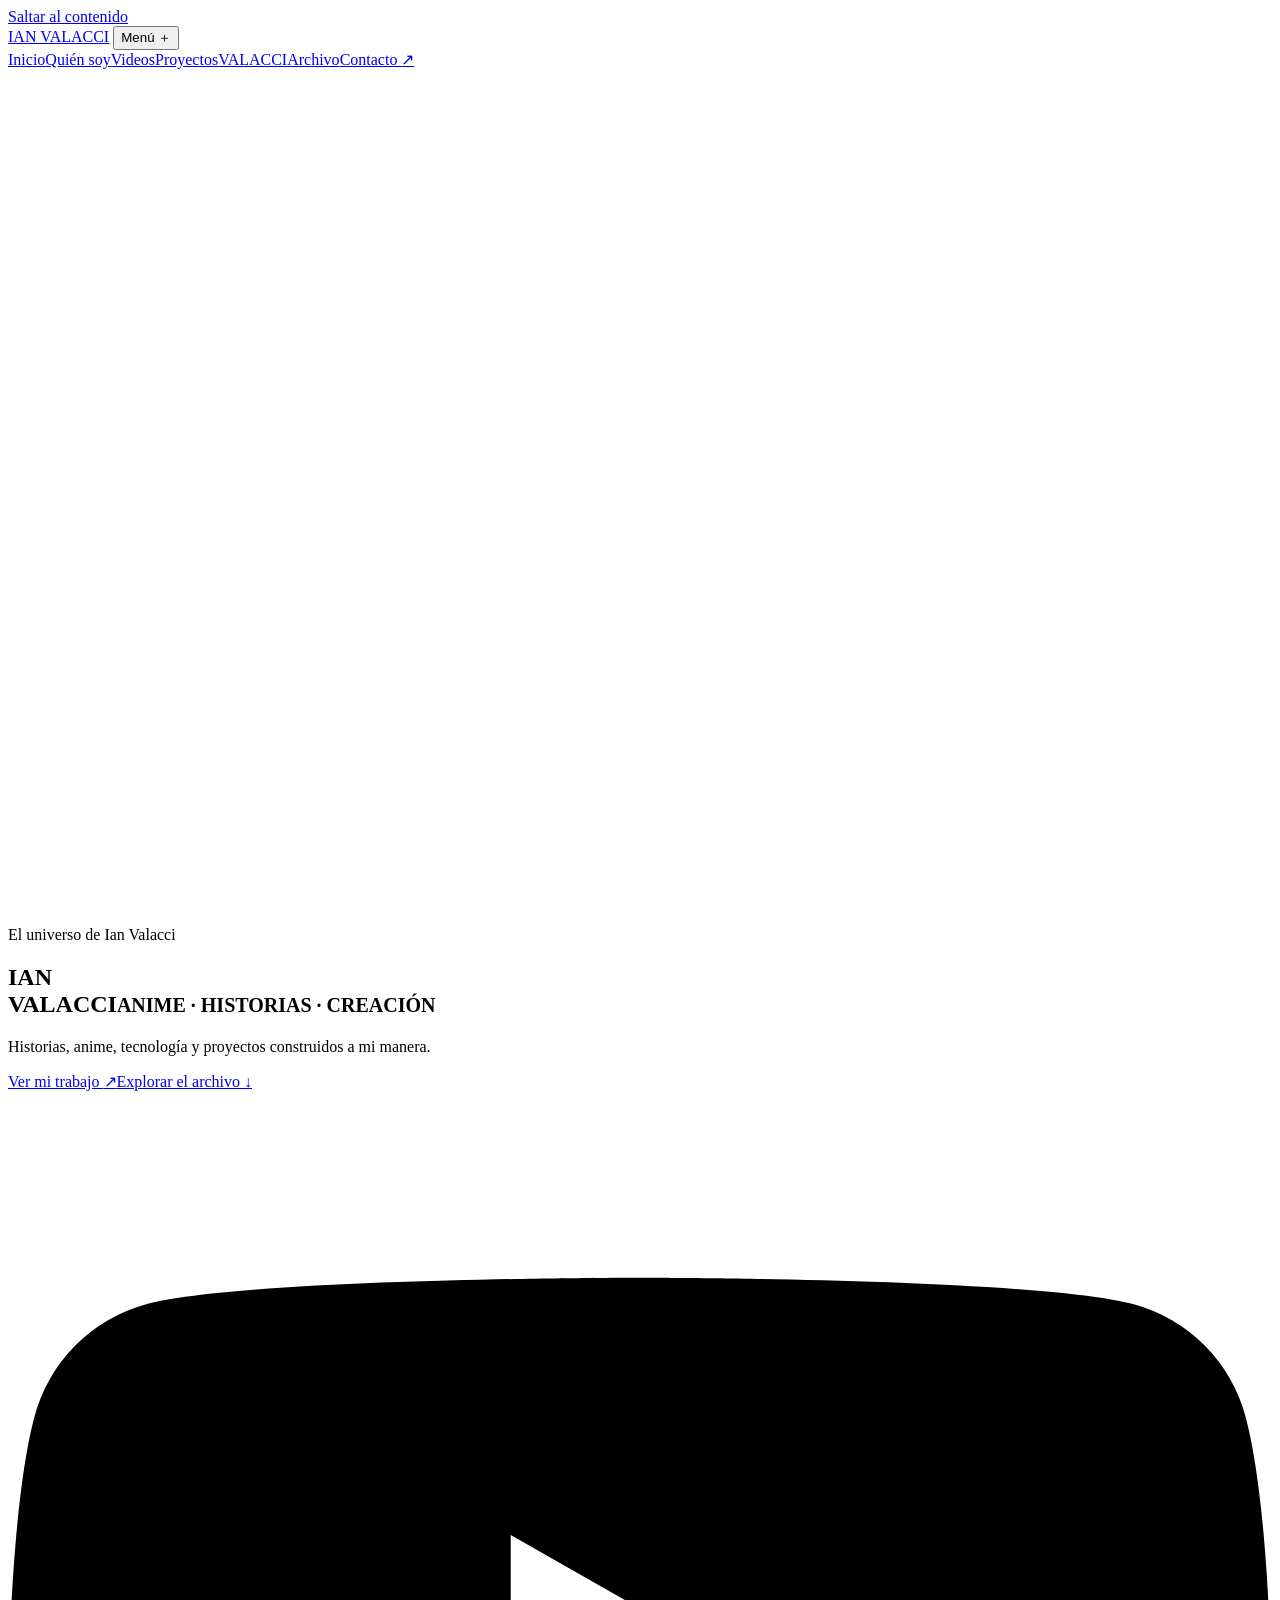
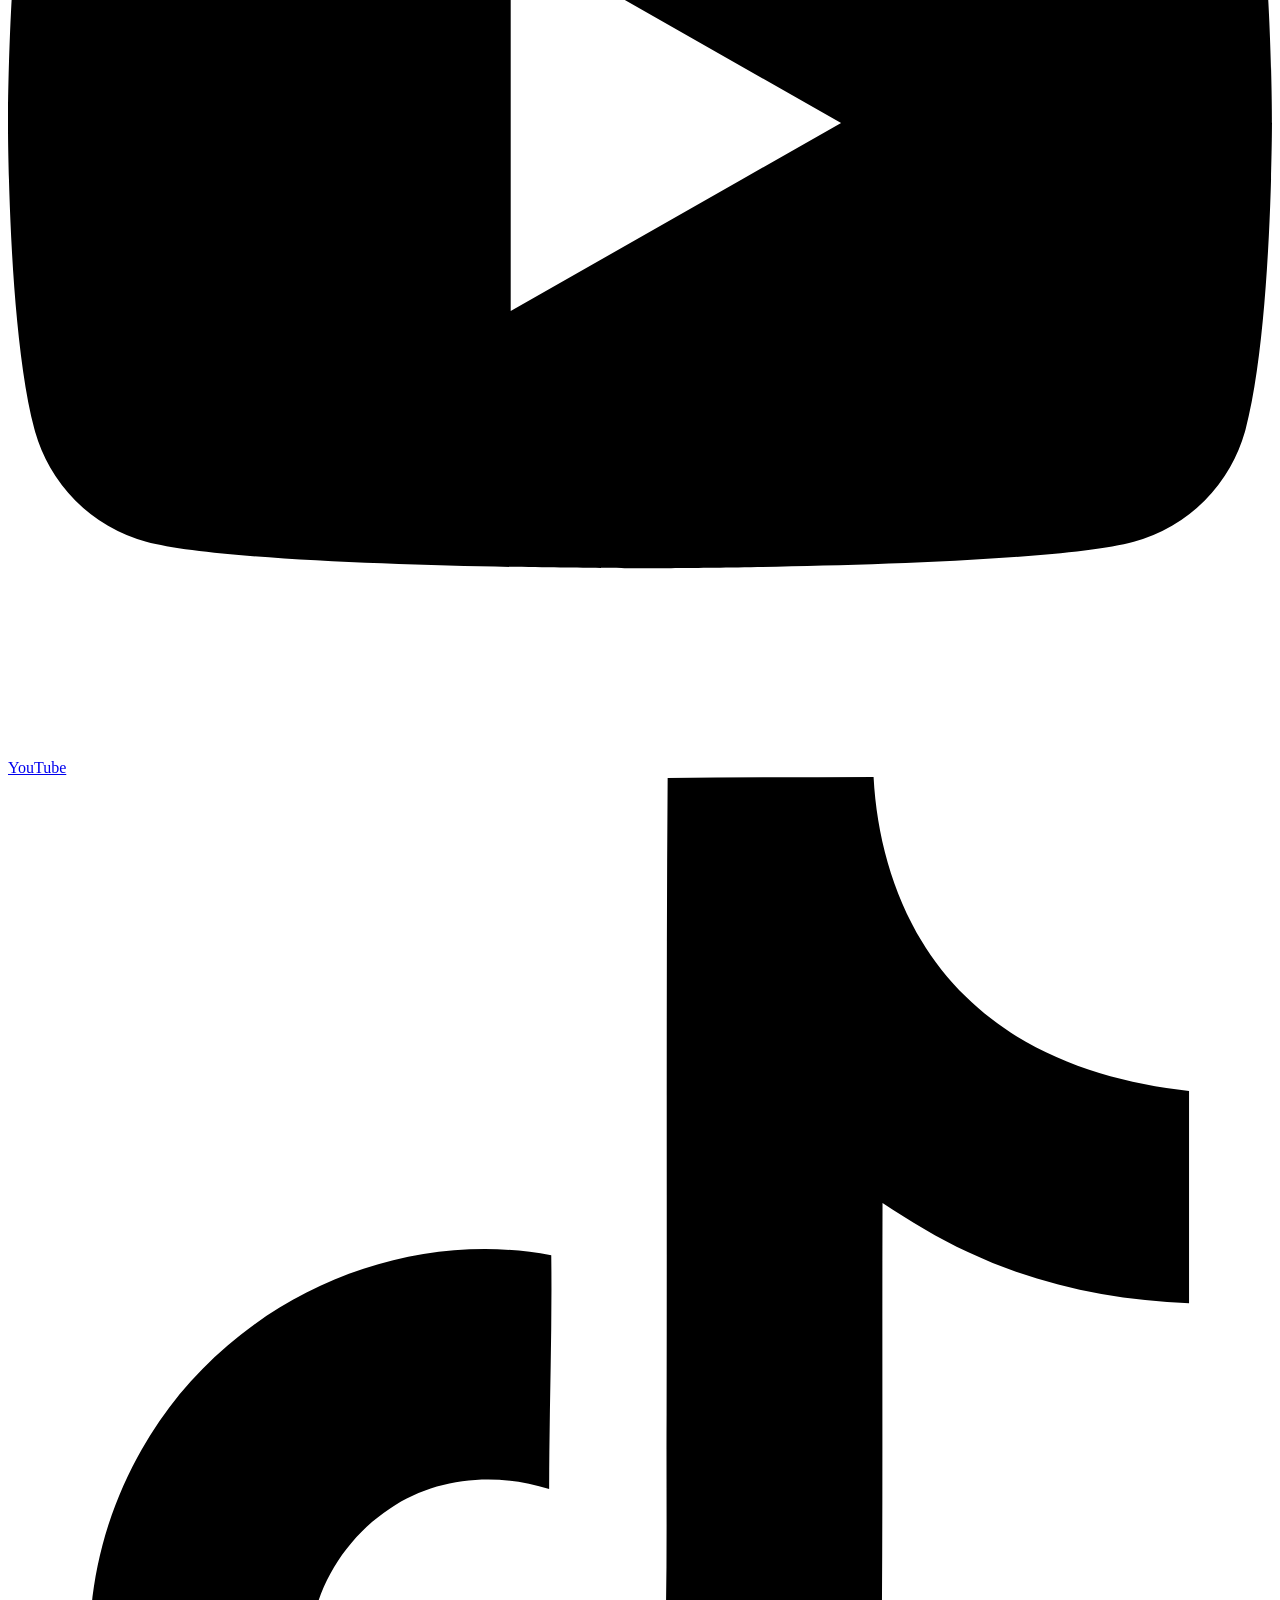
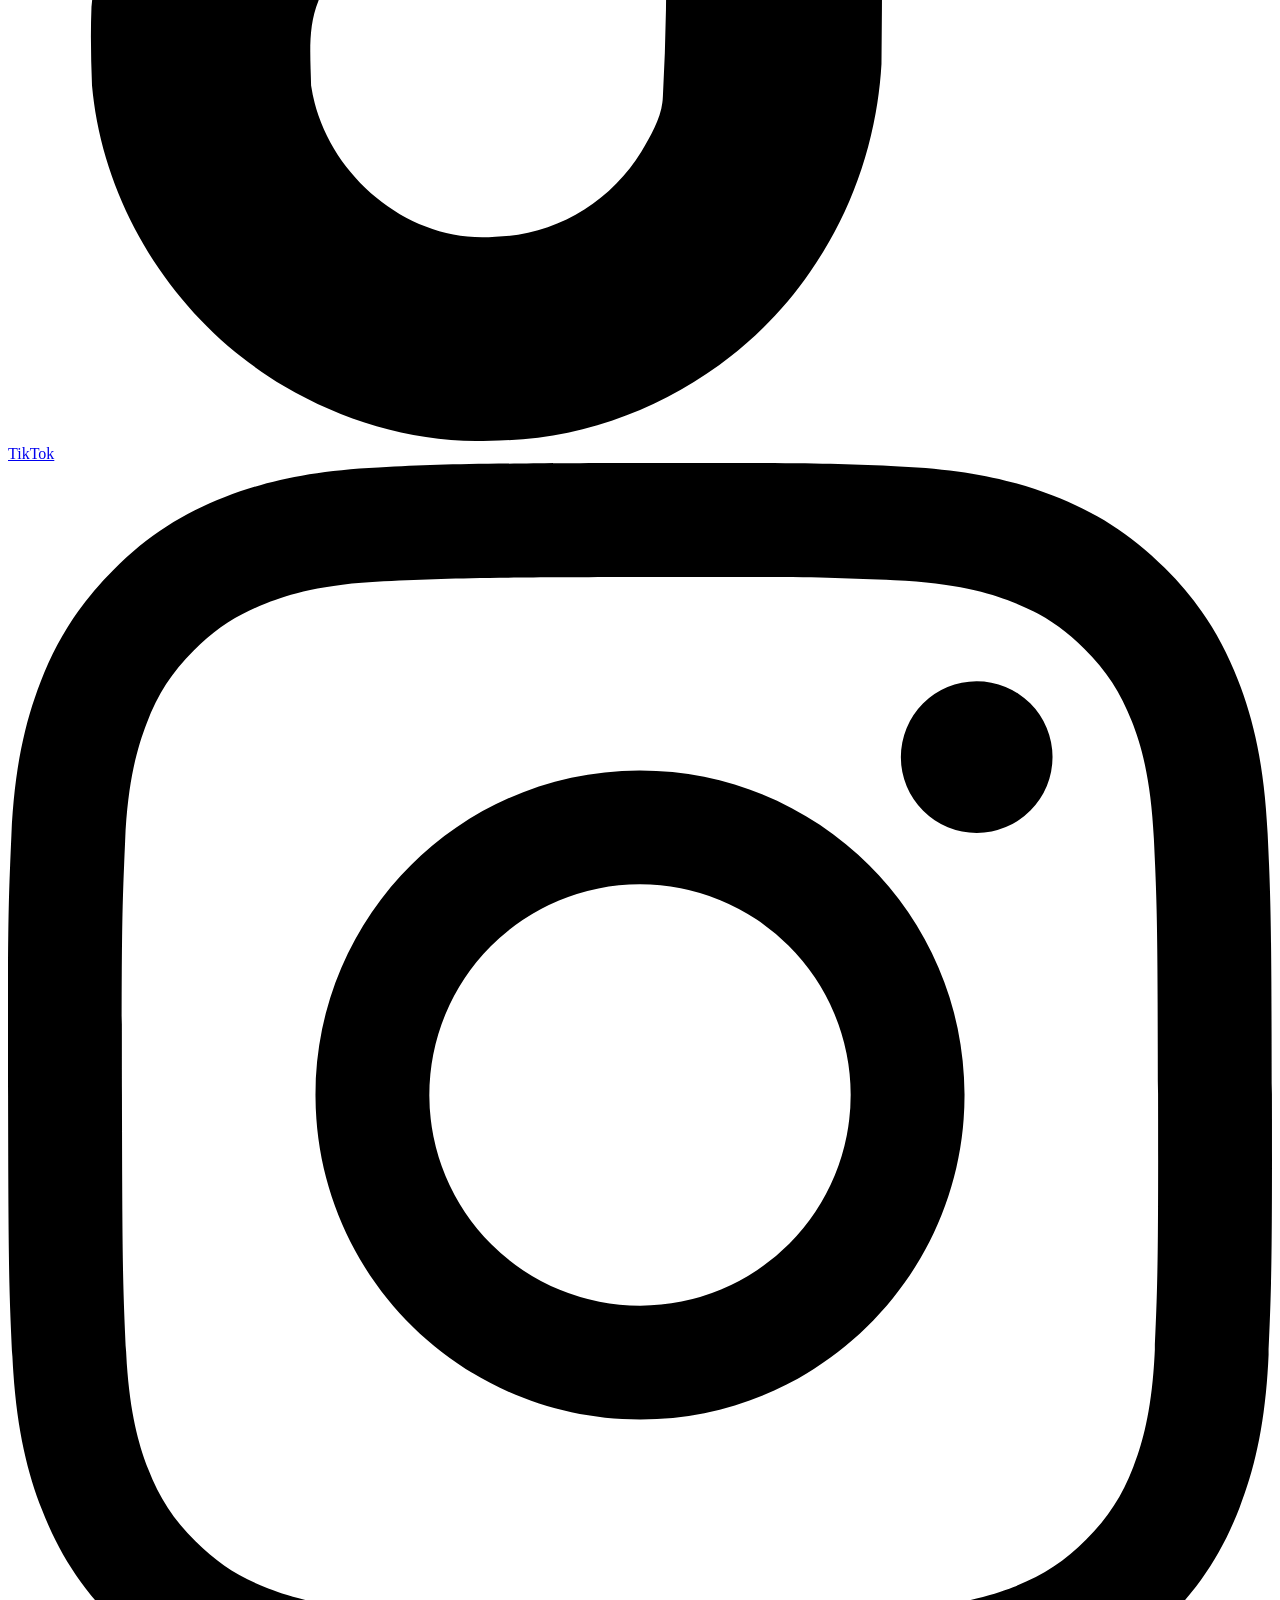
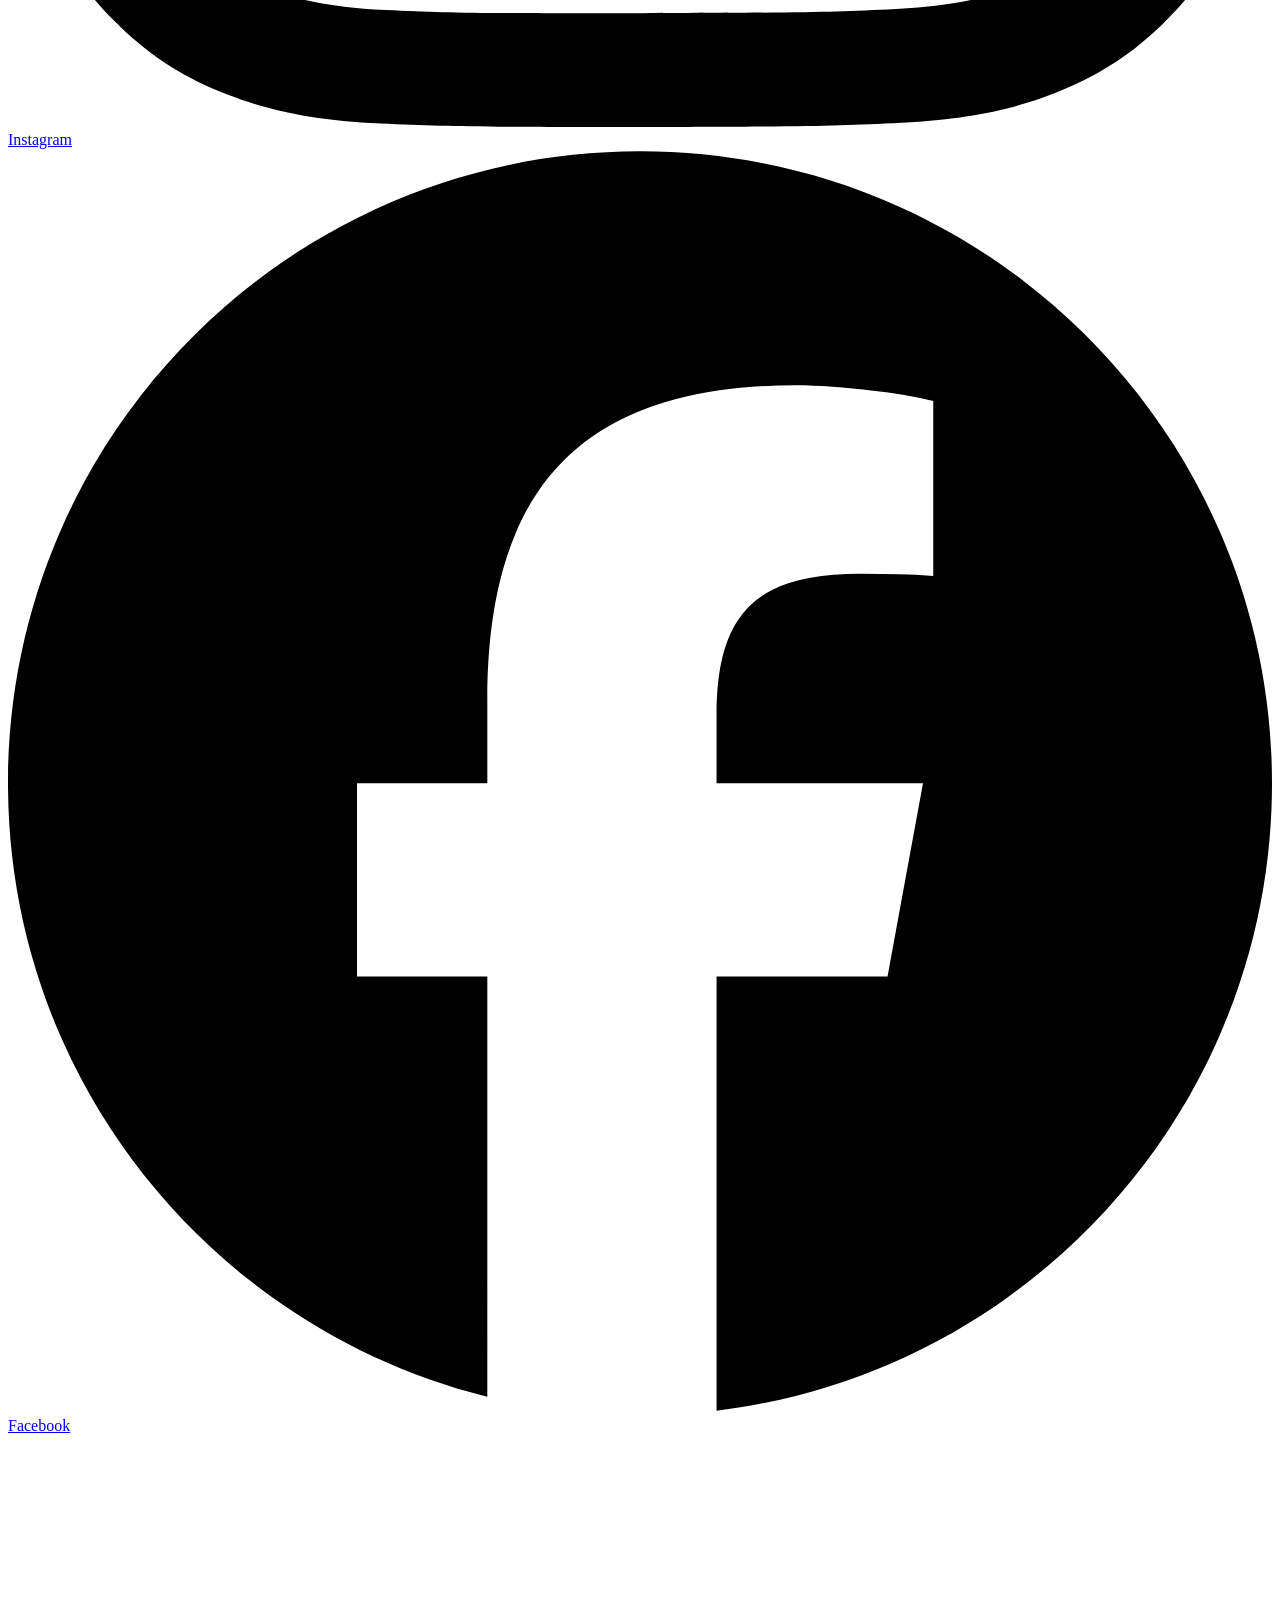
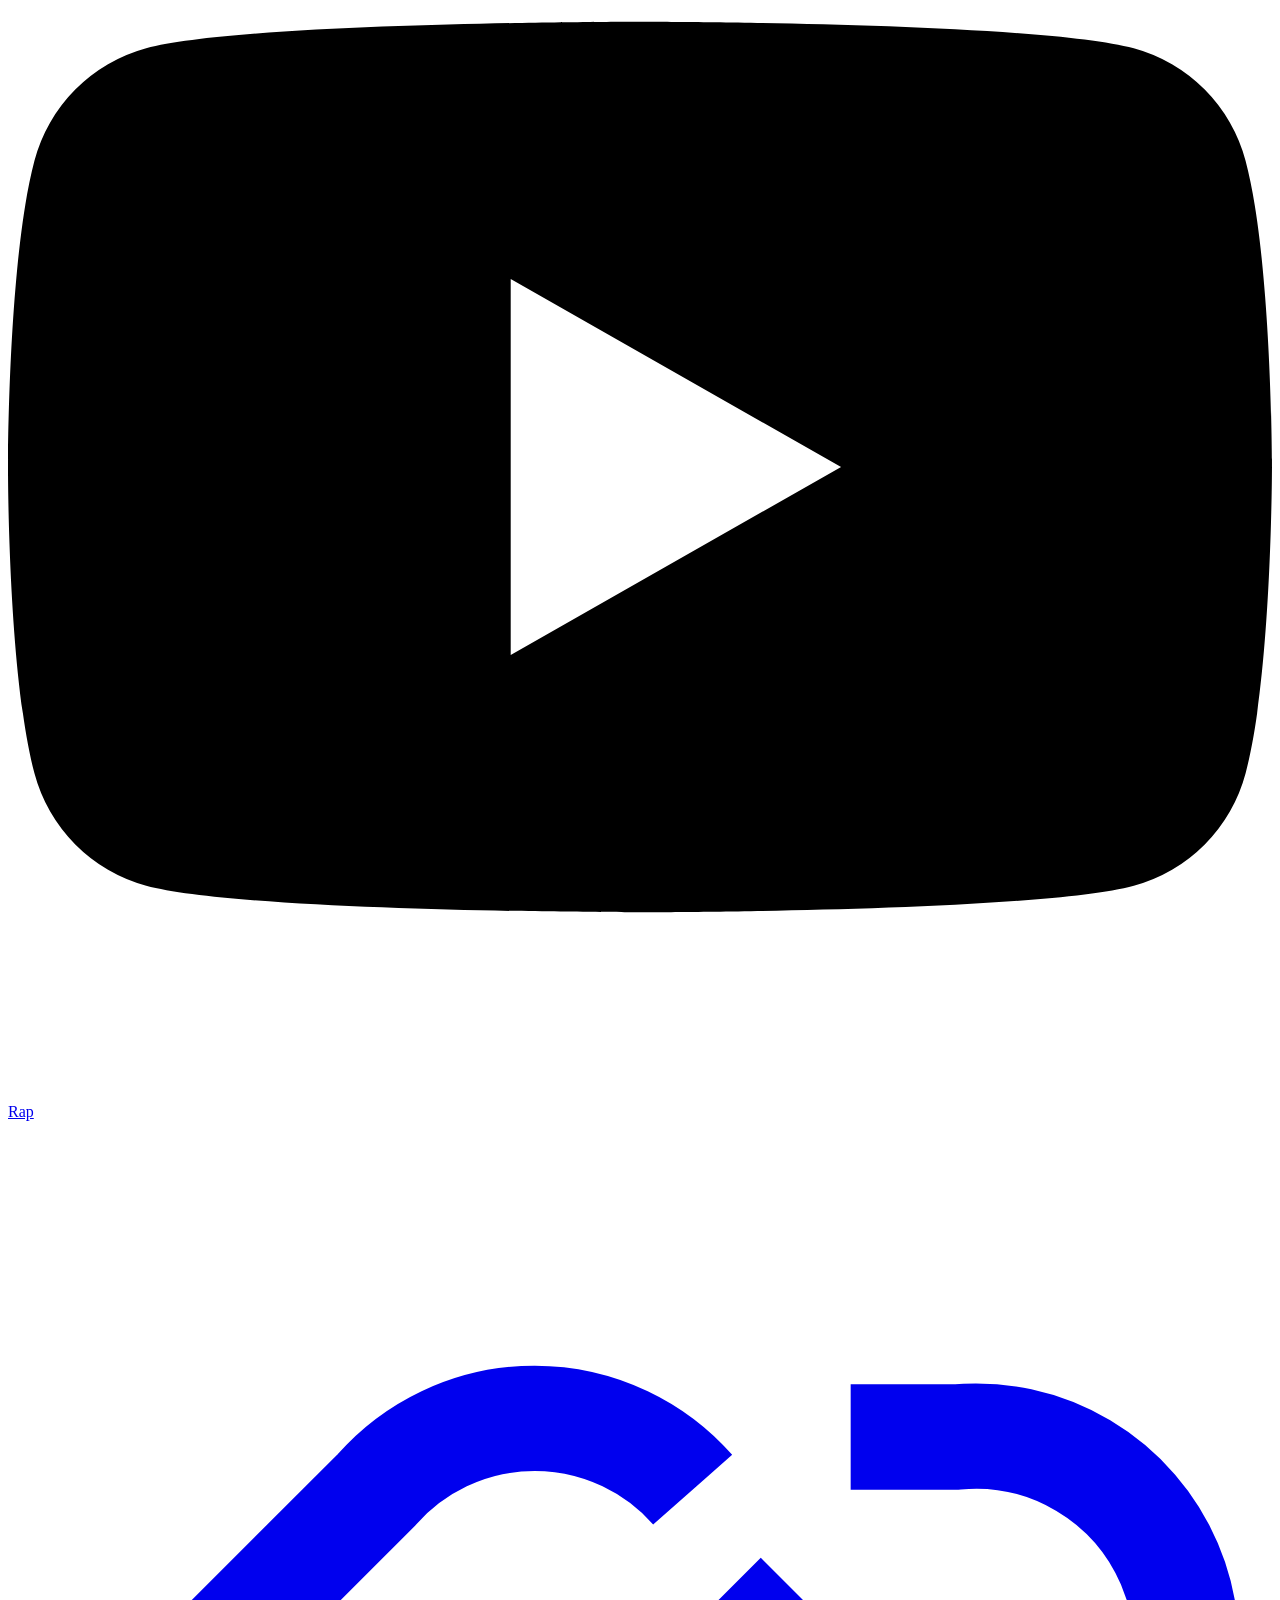
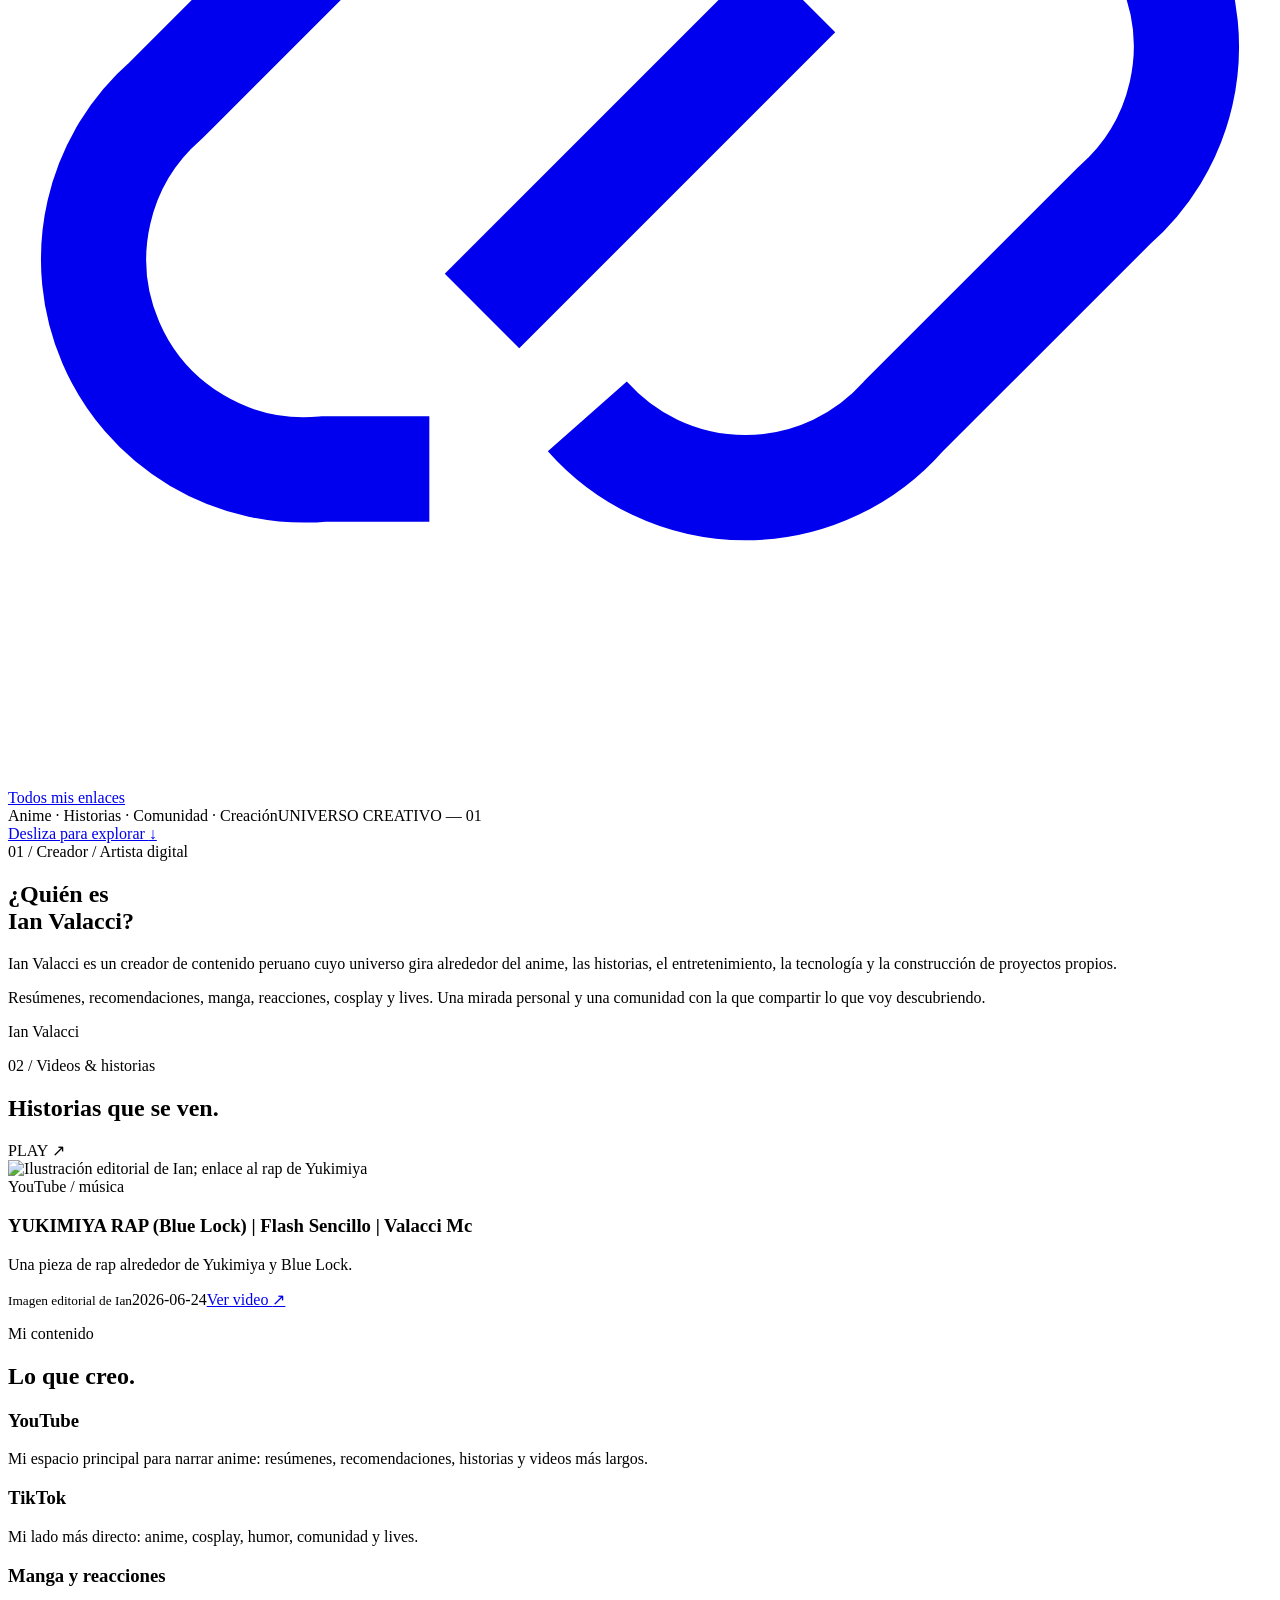
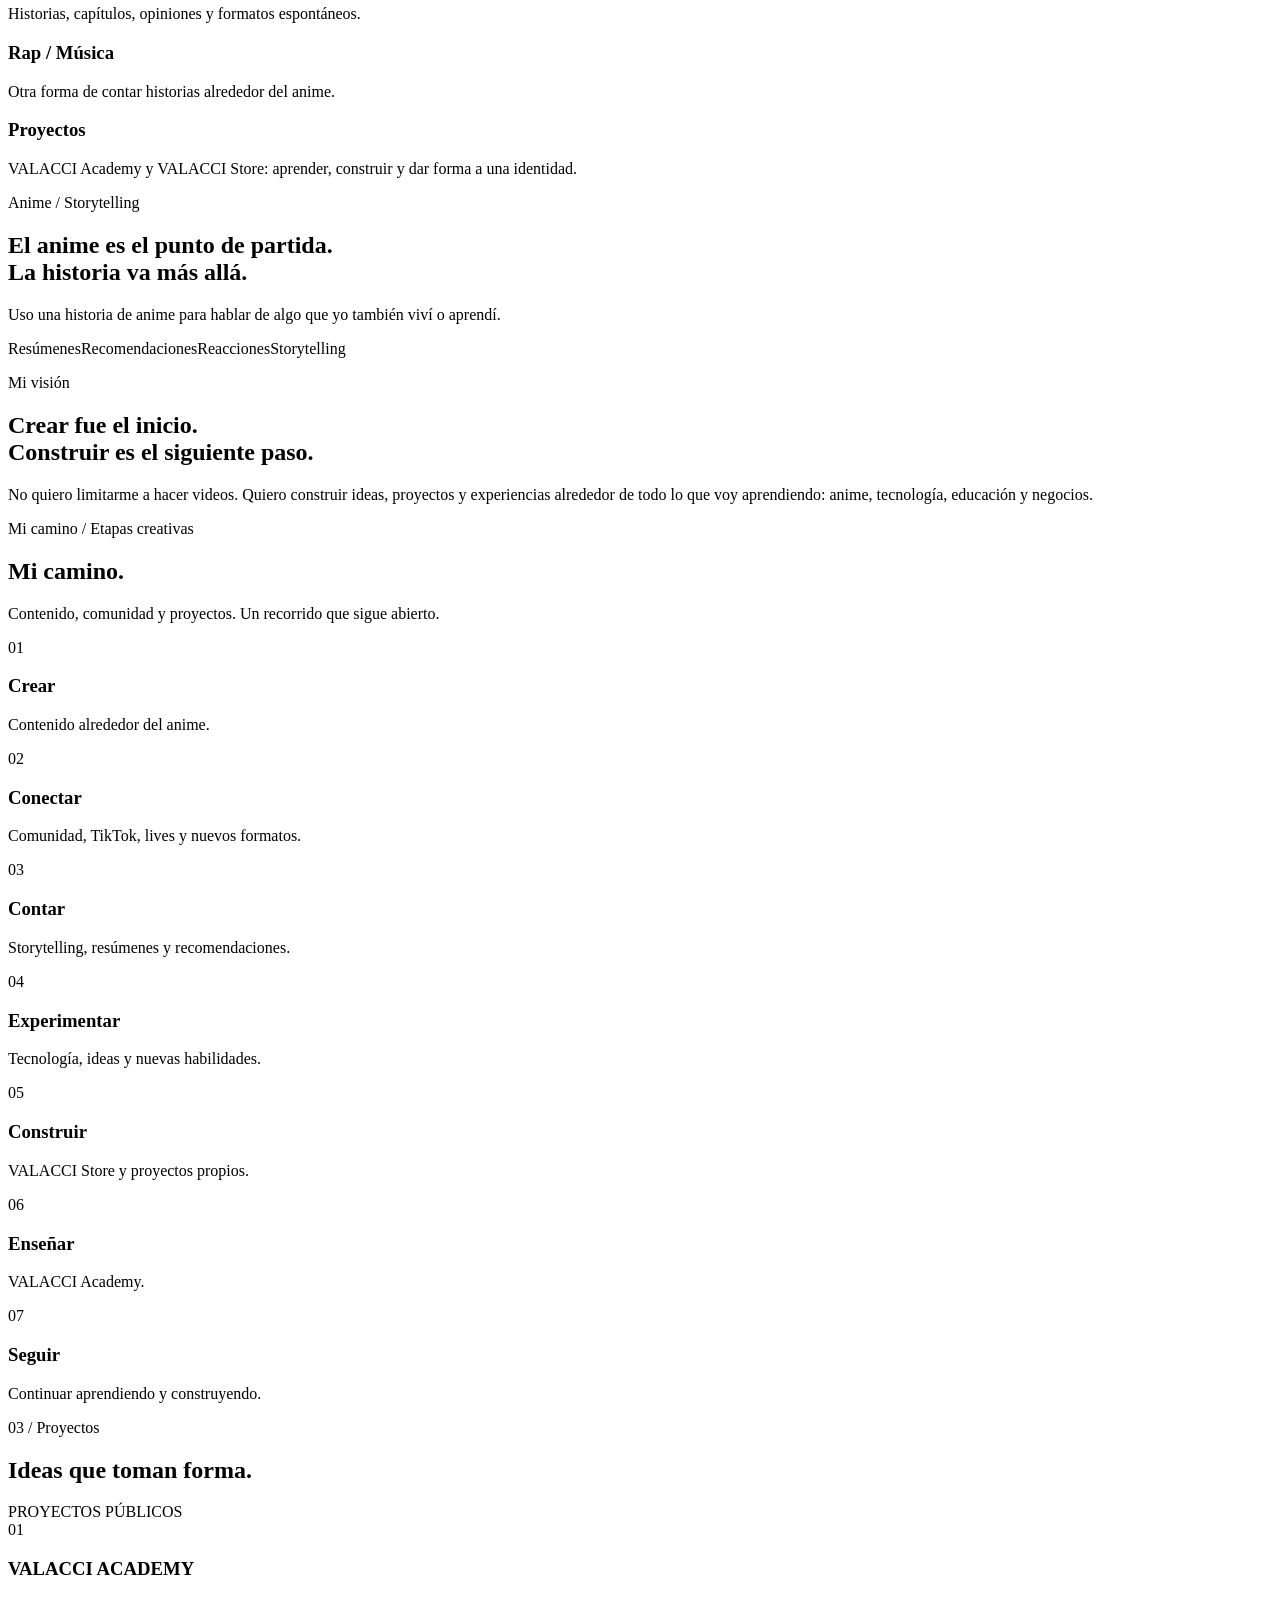
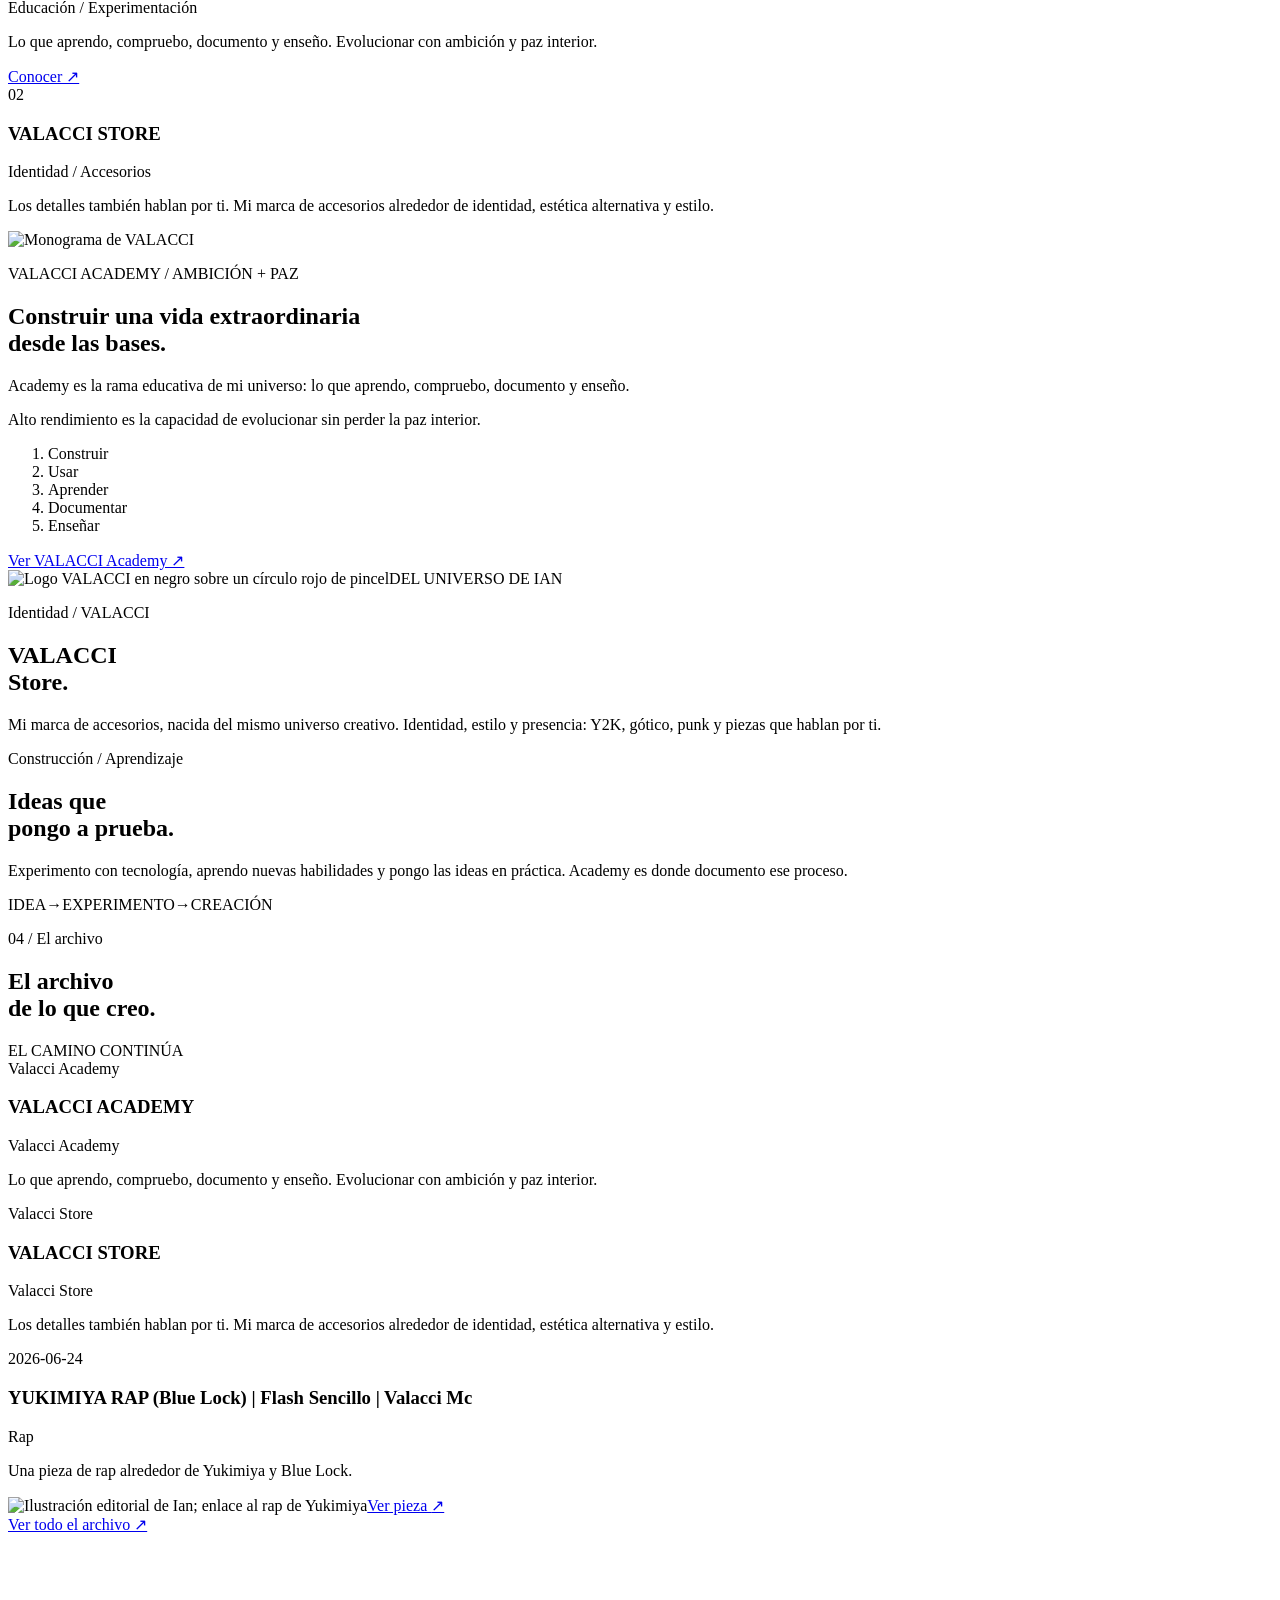
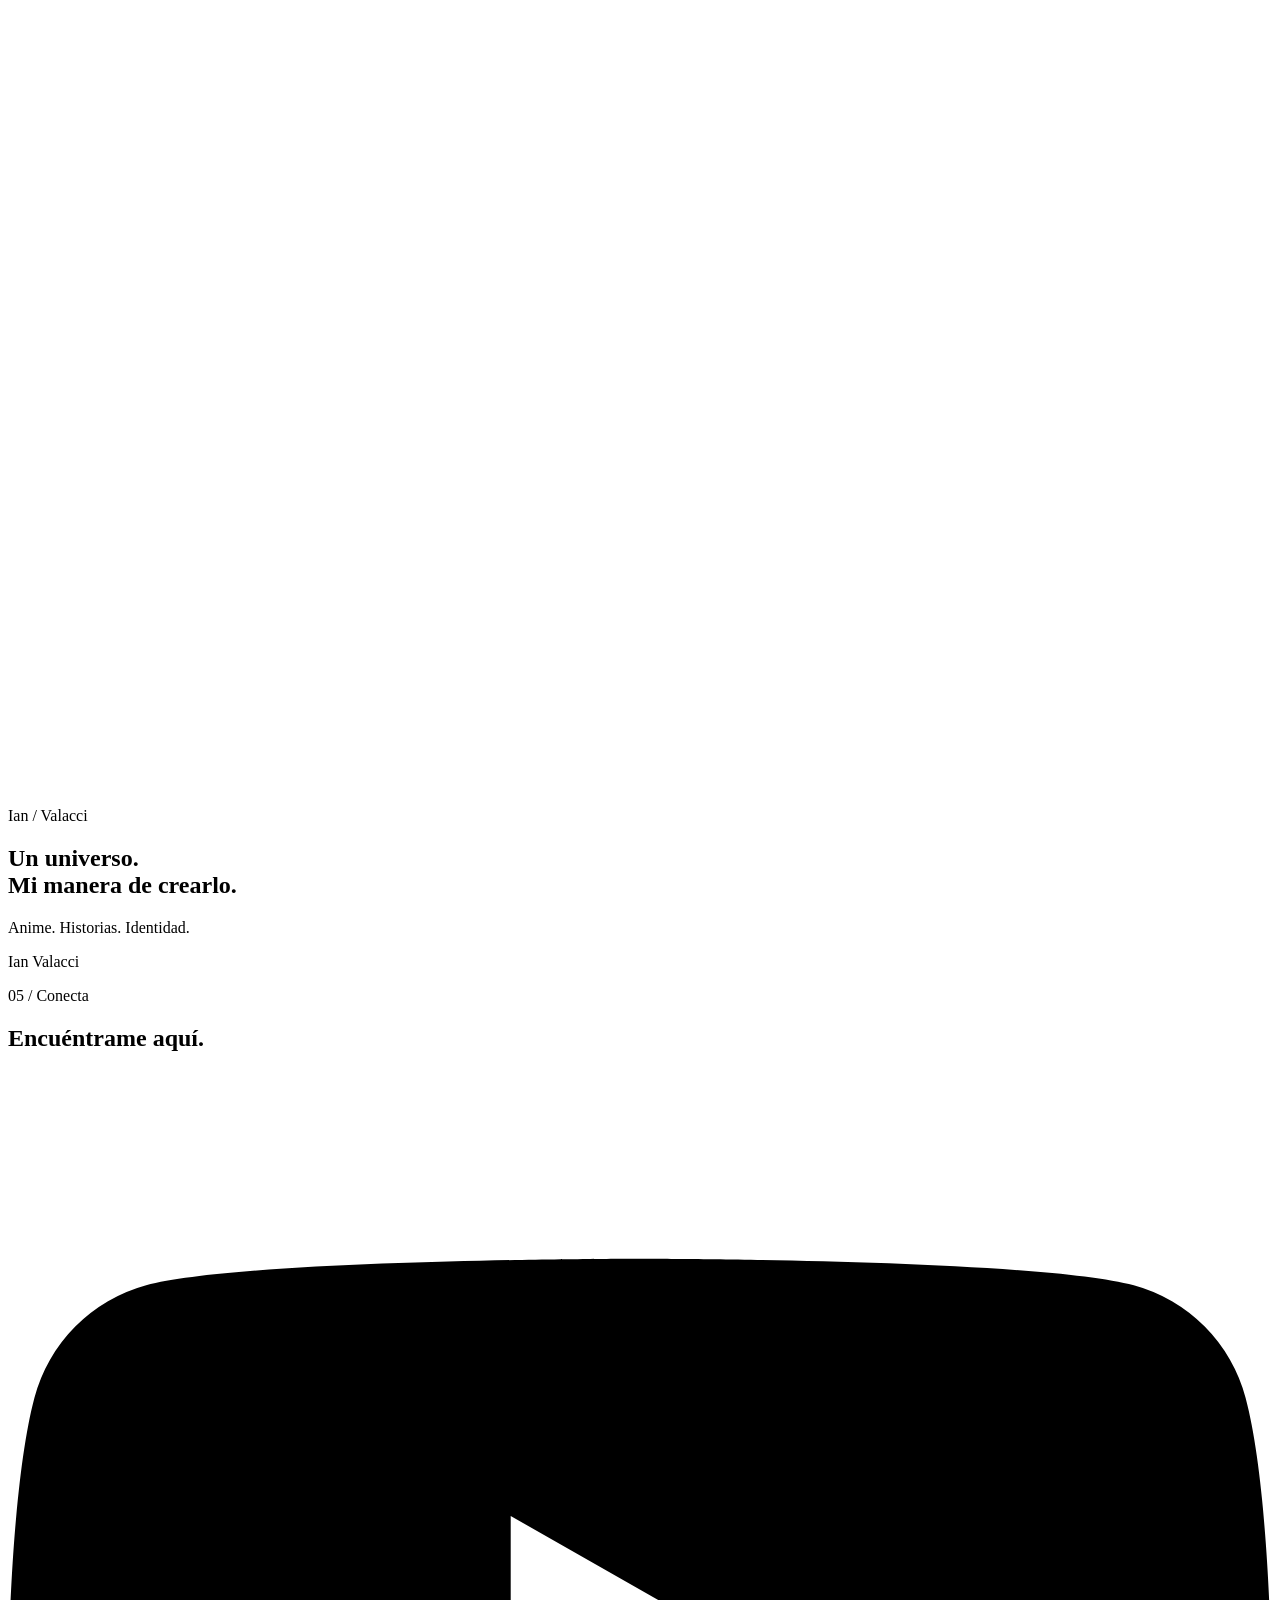
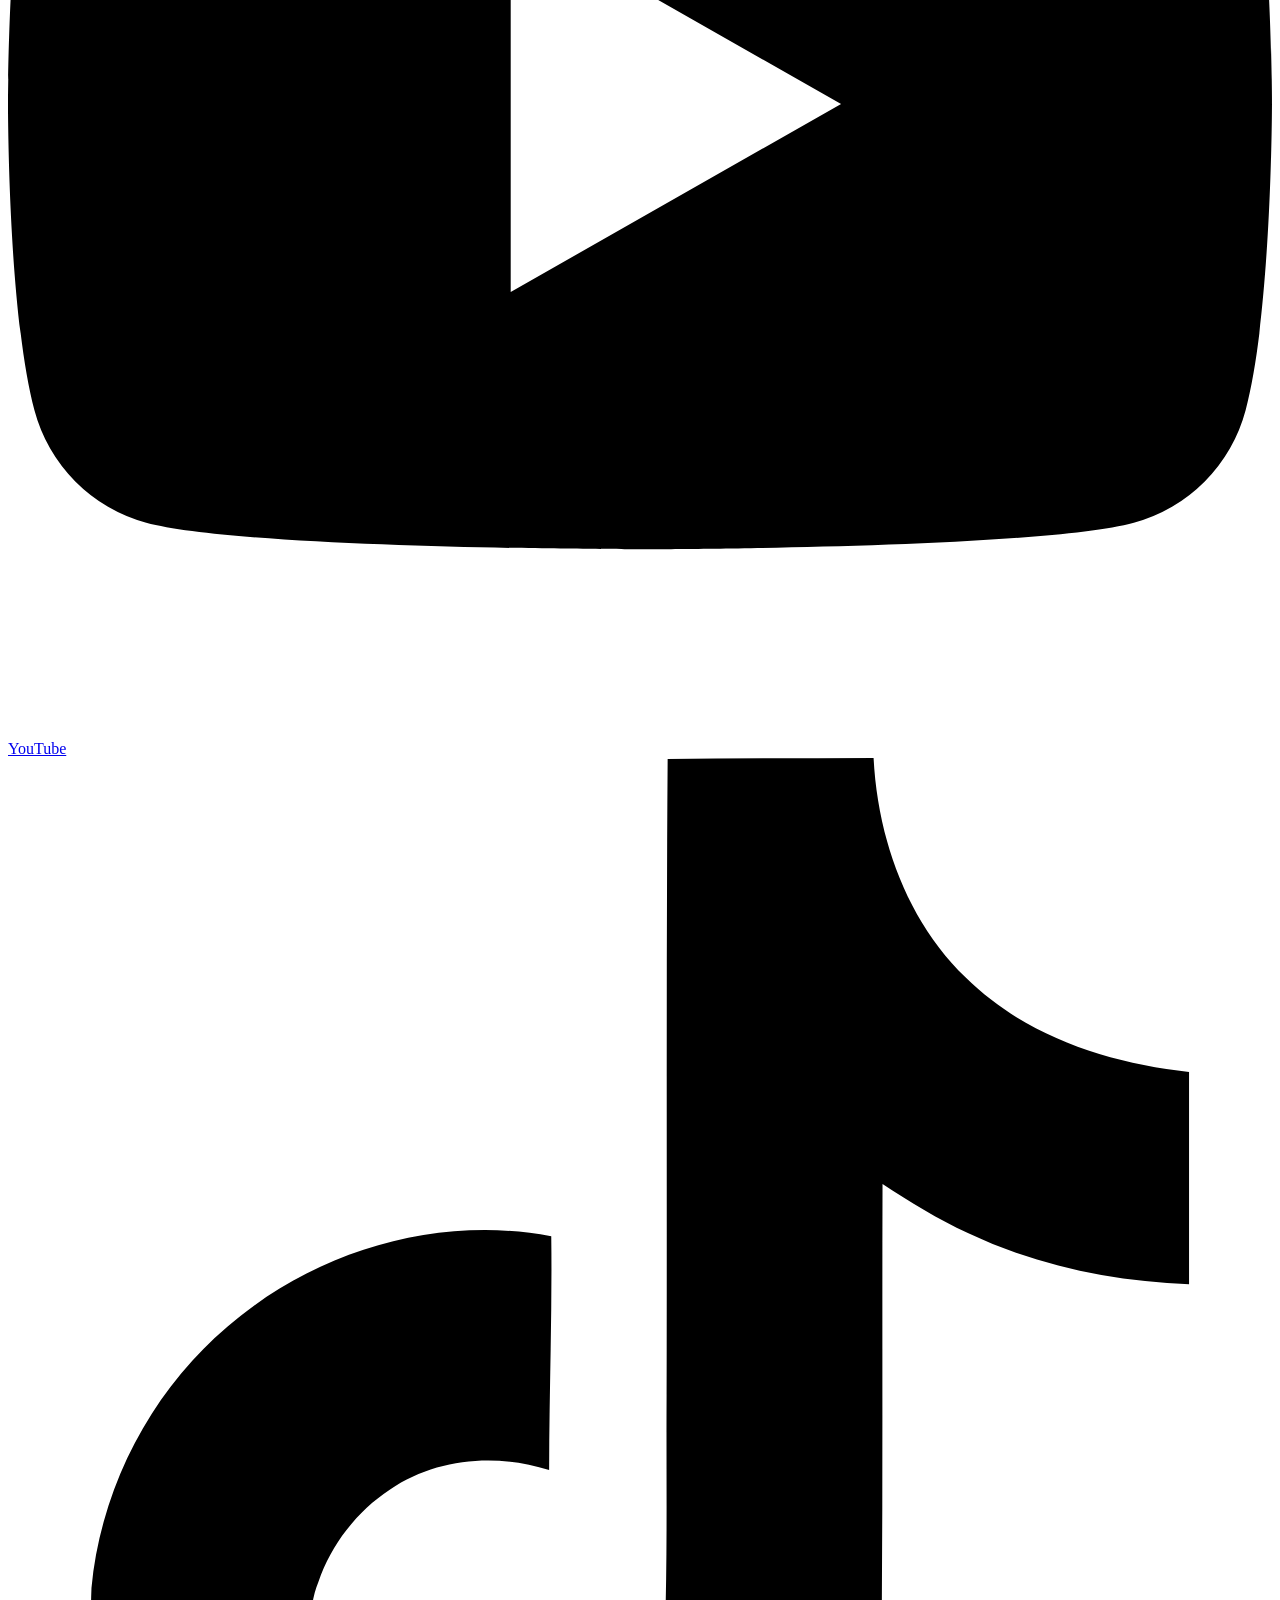
==== index.html @ a97c1010 "Publish approved website entry point and production SEO" ====
<!doctype html>
<html lang="es">
<head>
<meta charset="utf-8">
<meta name="viewport" content="width=device-width, initial-scale=1">
<title>Ian Valacci | Anime, Storytelling, Valacci Academy y Proyectos</title>
<meta name="description" content="Sitio oficial de Ian Valacci, creador peruano de contenido sobre anime, storytelling y comunidad. Descubre Valacci Academy, VALACCI Store y su universo creativo.">
<meta name="robots" content="index, follow">
<link rel="canonical" href="https://damianvalacci-debug.github.io/">
<meta property="og:type" content="website">
<meta property="og:locale" content="es_ES">
<meta property="og:title" content="Ian Valacci | Anime, Storytelling, Valacci Academy y Proyectos">
<meta property="og:description" content="Sitio oficial de Ian Valacci, creador peruano de contenido sobre anime, storytelling y comunidad. Descubre Valacci Academy, VALACCI Store y su universo creativo.">
<meta property="og:url" content="https://damianvalacci-debug.github.io/">
<meta property="og:image" content="https://damianvalacci-debug.github.io/assets/ian-01-1280.webp">
<meta property="og:image:alt" content="Ilustración de Ian Valacci con luz ámbar">
<meta name="twitter:card" content="summary_large_image">
<meta name="twitter:title" content="Ian Valacci | Anime, Storytelling, Valacci Academy y Proyectos">
<meta name="twitter:description" content="Sitio oficial de Ian Valacci, creador peruano de contenido sobre anime, storytelling y comunidad. Descubre Valacci Academy, VALACCI Store y su universo creativo.">
<meta name="twitter:image" content="https://damianvalacci-debug.github.io/assets/ian-01-1280.webp">

<link rel="icon" type="image/svg+xml" href="assets/favicon.svg">
<link rel="preload" as="image" href="assets/ian-01-1280.webp" imagesrcset="assets/ian-01-768.webp 768w, assets/ian-01-1280.webp 1280w" imagesizes="(max-width: 700px) 100vw, 85vw">
<link rel="stylesheet" href="assets/site.css">
<script type="application/ld+json">{"@context": "https://schema.org", "@graph": [{"@type": "WebSite", "name": "Ian Valacci", "url": "https://damianvalacci-debug.github.io/"}, {"@type": "ProfilePage", "name": "Ian Valacci", "mainEntity": {"@type": "Person", "name": "Ian Valacci", "description": "Ian Valacci es un creador de contenido peruano cuyo universo gira alrededor del anime, las historias, el entretenimiento, la tecnología y la construcción de proyectos propios.", "url": "https://damianvalacci-debug.github.io/", "sameAs": ["https://www.youtube.com/@IanValacci", "https://www.tiktok.com/@IANVALACCI", "https://www.instagram.com/ianvalacci", "https://www.facebook.com/IanValacci", "https://www.youtube.com/@ValacciPrince", "https://esponsor.com/ianvalacci"]}, "url": "https://damianvalacci-debug.github.io/"}]}</script>
<script src="assets/site.js" defer></script>
</head>
<body>
<a class="skip" href="#contenido">Saltar al contenido</a>
<header class="header">
<a class="wordmark" href="#inicio" aria-label="Ian Valacci, inicio">IAN VALACCI<span class="mark-dot"></span></a>
<button class="menu-toggle" type="button" aria-expanded="false" aria-controls="navigation">Menú <span aria-hidden="true">＋</span></button>
<nav id="navigation" aria-label="Navegación principal">
<a href="#inicio">Inicio</a><a href="about/">Quién soy</a><a href="#videos">Videos</a><a href="#proyectos">Proyectos</a><a href="#valacci">VALACCI</a><a href="#archivo">Archivo</a><a href="#contacto">Contacto <span aria-hidden="true">↗</span></a>
</nav>
</header>
<main id="contenido">
<section class="hero" id="inicio" aria-labelledby="hero-title">
<picture class="hero-art"><source srcset="assets/ian-01-768.webp 768w, assets/ian-01-1280.webp 1280w" sizes="(max-width: 700px) 100vw, 85vw"><img src="assets/ian-01-1280.webp" width="1280" height="853" alt="Ian, ilustrado con gafas y una chaqueta negra, iluminado en ámbar" fetchpriority="high"></picture>
<div class="hero-shade"></div>
<div class="hero-content">
<div class="eyebrow"><span class="status-dot"></span> El universo de Ian Valacci</div>
<h1 id="hero-title">IAN<br><span>VALACCI</span><small>ANIME · HISTORIAS · CREACIÓN</small></h1>
<p class="hero-intro">Historias, anime, tecnología y proyectos construidos a mi manera.</p>
<div class="actions"><a class="button light" href="#proyectos">Ver mi trabajo <span aria-hidden="true">↗</span></a><a class="text-link" href="#archivo">Explorar el archivo <span aria-hidden="true">↓</span></a></div>
<div class="hero-social"><div class="social-links" aria-label="Redes oficiales"><a class="social-link" href="https://www.youtube.com/@IanValacci" target="_blank" rel="noopener noreferrer"><svg aria-hidden="true" focusable="false" role="img" viewBox="0 0 24 24" xmlns="http://www.w3.org/2000/svg"><path d="M23.498 6.186a3.016 3.016 0 0 0-2.122-2.136C19.505 3.545 12 3.545 12 3.545s-7.505 0-9.377.505A3.017 3.017 0 0 0 .502 6.186C0 8.07 0 12 0 12s0 3.93.502 5.814a3.016 3.016 0 0 0 2.122 2.136c1.871.505 9.376.505 9.376.505s7.505 0 9.377-.505a3.015 3.015 0 0 0 2.122-2.136C24 15.93 24 12 24 12s0-3.93-.502-5.814zM9.545 15.568V8.432L15.818 12l-6.273 3.568z"/></svg><span>YouTube</span></a><a class="social-link" href="https://www.tiktok.com/@IANVALACCI" target="_blank" rel="noopener noreferrer"><svg aria-hidden="true" focusable="false" role="img" viewBox="0 0 24 24" xmlns="http://www.w3.org/2000/svg"><path d="M12.525.02c1.31-.02 2.61-.01 3.91-.02.08 1.53.63 3.09 1.75 4.17 1.12 1.11 2.7 1.62 4.24 1.79v4.03c-1.44-.05-2.89-.35-4.2-.97-.57-.26-1.1-.59-1.62-.93-.01 2.92.01 5.84-.02 8.75-.08 1.4-.54 2.79-1.35 3.94-1.31 1.92-3.58 3.17-5.91 3.21-1.43.08-2.86-.31-4.08-1.03-2.02-1.19-3.44-3.37-3.65-5.71-.02-.5-.03-1-.01-1.49.18-1.9 1.12-3.72 2.58-4.96 1.66-1.44 3.98-2.13 6.15-1.72.02 1.48-.04 2.96-.04 4.44-.99-.32-2.15-.23-3.02.37-.63.41-1.11 1.04-1.36 1.75-.21.51-.15 1.07-.14 1.61.24 1.64 1.82 3.02 3.5 2.87 1.12-.01 2.19-.66 2.77-1.61.19-.33.4-.67.41-1.06.1-1.79.06-3.57.07-5.36.01-4.03-.01-8.05.02-12.07z"/></svg><span>TikTok</span></a><a class="social-link" href="https://www.instagram.com/ianvalacci" target="_blank" rel="noopener noreferrer"><svg aria-hidden="true" focusable="false" role="img" viewBox="0 0 24 24" xmlns="http://www.w3.org/2000/svg"><path d="M7.0301.084c-1.2768.0602-2.1487.264-2.911.5634-.7888.3075-1.4575.72-2.1228 1.3877-.6652.6677-1.075 1.3368-1.3802 2.127-.2954.7638-.4956 1.6365-.552 2.914-.0564 1.2775-.0689 1.6882-.0626 4.947.0062 3.2586.0206 3.6671.0825 4.9473.061 1.2765.264 2.1482.5635 2.9107.308.7889.72 1.4573 1.388 2.1228.6679.6655 1.3365 1.0743 2.1285 1.38.7632.295 1.6361.4961 2.9134.552 1.2773.056 1.6884.069 4.9462.0627 3.2578-.0062 3.668-.0207 4.9478-.0814 1.28-.0607 2.147-.2652 2.9098-.5633.7889-.3086 1.4578-.72 2.1228-1.3881.665-.6682 1.0745-1.3378 1.3795-2.1284.2957-.7632.4966-1.636.552-2.9124.056-1.2809.0692-1.6898.063-4.948-.0063-3.2583-.021-3.6668-.0817-4.9465-.0607-1.2797-.264-2.1487-.5633-2.9117-.3084-.7889-.72-1.4568-1.3876-2.1228C21.2982 1.33 20.628.9208 19.8378.6165 19.074.321 18.2017.1197 16.9244.0645 15.6471.0093 15.236-.005 11.977.0014 8.718.0076 8.31.0215 7.0301.0839m.1402 21.6932c-1.17-.0509-1.8053-.2453-2.2287-.408-.5606-.216-.96-.4771-1.3819-.895-.422-.4178-.6811-.8186-.9-1.378-.1644-.4234-.3624-1.058-.4171-2.228-.0595-1.2645-.072-1.6442-.079-4.848-.007-3.2037.0053-3.583.0607-4.848.05-1.169.2456-1.805.408-2.2282.216-.5613.4762-.96.895-1.3816.4188-.4217.8184-.6814 1.3783-.9003.423-.1651 1.0575-.3614 2.227-.4171 1.2655-.06 1.6447-.072 4.848-.079 3.2033-.007 3.5835.005 4.8495.0608 1.169.0508 1.8053.2445 2.228.408.5608.216.96.4754 1.3816.895.4217.4194.6816.8176.9005 1.3787.1653.4217.3617 1.056.4169 2.2263.0602 1.2655.0739 1.645.0796 4.848.0058 3.203-.0055 3.5834-.061 4.848-.051 1.17-.245 1.8055-.408 2.2294-.216.5604-.4763.96-.8954 1.3814-.419.4215-.8181.6811-1.3783.9-.4224.1649-1.0577.3617-2.2262.4174-1.2656.0595-1.6448.072-4.8493.079-3.2045.007-3.5825-.006-4.848-.0608M16.953 5.5864A1.44 1.44 0 1 0 18.39 4.144a1.44 1.44 0 0 0-1.437 1.4424M5.8385 12.012c.0067 3.4032 2.7706 6.1557 6.173 6.1493 3.4026-.0065 6.157-2.7701 6.1506-6.1733-.0065-3.4032-2.771-6.1565-6.174-6.1498-3.403.0067-6.156 2.771-6.1496 6.1738M8 12.0077a4 4 0 1 1 4.008 3.9921A3.9996 3.9996 0 0 1 8 12.0077"/></svg><span>Instagram</span></a><a class="social-link" href="https://www.facebook.com/IanValacci" target="_blank" rel="noopener noreferrer"><svg aria-hidden="true" focusable="false" role="img" viewBox="0 0 24 24" xmlns="http://www.w3.org/2000/svg"><path d="M9.101 23.691v-7.98H6.627v-3.667h2.474v-1.58c0-4.085 1.848-5.978 5.858-5.978.401 0 .955.042 1.468.103a8.68 8.68 0 0 1 1.141.195v3.325a8.623 8.623 0 0 0-.653-.036 26.805 26.805 0 0 0-.733-.009c-.707 0-1.259.096-1.675.309a1.686 1.686 0 0 0-.679.622c-.258.42-.374.995-.374 1.752v1.297h3.919l-.386 2.103-.287 1.564h-3.246v8.245C19.396 23.238 24 18.179 24 12.044c0-6.627-5.373-12-12-12s-12 5.373-12 12c0 5.628 3.874 10.35 9.101 11.647Z"/></svg><span>Facebook</span></a><a class="social-link" href="https://www.youtube.com/@ValacciPrince" target="_blank" rel="noopener noreferrer"><svg aria-hidden="true" focusable="false" role="img" viewBox="0 0 24 24" xmlns="http://www.w3.org/2000/svg"><path d="M23.498 6.186a3.016 3.016 0 0 0-2.122-2.136C19.505 3.545 12 3.545 12 3.545s-7.505 0-9.377.505A3.017 3.017 0 0 0 .502 6.186C0 8.07 0 12 0 12s0 3.93.502 5.814a3.016 3.016 0 0 0 2.122 2.136c1.871.505 9.376.505 9.376.505s7.505 0 9.377-.505a3.015 3.015 0 0 0 2.122-2.136C24 15.93 24 12 24 12s0-3.93-.502-5.814zM9.545 15.568V8.432L15.818 12l-6.273 3.568z"/></svg><span>Rap</span></a><a class="social-link" href="https://esponsor.com/ianvalacci" target="_blank" rel="noopener noreferrer"><svg aria-hidden="true" viewBox="0 0 24 24" fill="none"><path d="m9 15 6-6m-7 9H6a4 4 0 0 1-3-7l4-4a4 4 0 0 1 6 0m-2 10a4 4 0 0 0 6 0l4-4a4 4 0 0 0-3-7h-2" stroke="currentColor" stroke-width="2"/></svg><span>Todos mis enlaces</span></a></div></div>
</div>
<div class="hero-caption"><span>Anime · Historias · Comunidad · Creación</span><span class="vertical-caption">UNIVERSO CREATIVO — 01</span></div>
<a class="scroll-note" href="#quien">Desliza para explorar <span aria-hidden="true">↓</span></a>
</section>

<section class="intro section" id="quien" aria-labelledby="intro-title">
<div class="eyebrow dark-text">01 / Creador / Artista digital</div>
<div class="intro-grid"><h2 id="intro-title">¿Quién es<br>Ian Valacci?</h2><div><p class="lead">Ian Valacci es un creador de contenido peruano cuyo universo gira alrededor del anime, las historias, el entretenimiento, la tecnología y la construcción de proyectos propios.</p><p class="muted">Resúmenes, recomendaciones, manga, reacciones, cosplay y lives. Una mirada personal y una comunidad con la que compartir lo que voy descubriendo.</p><span class="signature">Ian Valacci</span></div></div>
</section>

<section class="section videos" id="videos" aria-labelledby="videos-title">
<div class="section-head"><div><p class="eyebrow">02 / Videos &amp; historias</p><h2 id="videos-title">Historias que se ven.</h2></div><span class="section-number" aria-hidden="true">PLAY ↗</span></div>
<div class="video-grid"><article class="video-card"><img src="assets/ian-02-768.webp" alt="Ilustración editorial de Ian; enlace al rap de Yukimiya" loading="lazy" width="640" height="360"><div><span class="project-type">YouTube / música</span><h3>YUKIMIYA RAP (Blue Lock) | Flash Sencillo | Valacci Mc</h3><p>Una pieza de rap alrededor de Yukimiya y Blue Lock.</p><small>Imagen editorial de Ian</small><time class="video-date" datetime="2026-06-24">2026-06-24</time><a class="text-link" href="https://www.youtube.com/watch?v=RjNCg-jnmac" target="_blank" rel="noopener noreferrer">Ver video <span aria-hidden="true">↗</span></a></div></article></div>
</section>

<section class="section create" aria-labelledby="create-title"><p class="eyebrow">Mi contenido</p><h2 id="create-title">Lo que creo.</h2><div class="creation-grid"><article><h3>YouTube</h3><p>Mi espacio principal para narrar anime: resúmenes, recomendaciones, historias y videos más largos.</p></article><article><h3>TikTok</h3><p>Mi lado más directo: anime, cosplay, humor, comunidad y lives.</p></article><article><h3>Manga y reacciones</h3><p>Historias, capítulos, opiniones y formatos espontáneos.</p></article><article><h3>Rap / Música</h3><p>Otra forma de contar historias alrededor del anime.</p></article><article><h3>Proyectos</h3><p>VALACCI Academy y VALACCI Store: aprender, construir y dar forma a una identidad.</p></article></div></section>

<section class="anime section" aria-labelledby="anime-title">
<p class="eyebrow">Anime / Storytelling</p>
<div class="anime-grid"><h2 id="anime-title">El anime es el punto de partida.<br>La historia va más allá.</h2><div><p class="lead">Uso una historia de anime para hablar de algo que yo también viví o aprendí.</p><div class="tags"><span>Resúmenes</span><span>Recomendaciones</span><span>Reacciones</span><span>Storytelling</span></div></div></div>

</section>

<section class="section vision" aria-labelledby="vision-title"><p class="eyebrow">Mi visión</p><div class="anime-grid"><h2 id="vision-title">Crear fue el inicio.<br>Construir es el siguiente paso.</h2><p class="lead">No quiero limitarme a hacer videos. Quiero construir ideas, proyectos y experiencias alrededor de todo lo que voy aprendiendo: anime, tecnología, educación y negocios.</p></div></section>
<section class="section journey" id="camino" aria-labelledby="journey-title"><p class="eyebrow">Mi camino / Etapas creativas</p><h2 id="journey-title">Mi camino.</h2><p class="muted">Contenido, comunidad y proyectos. Un recorrido que sigue abierto.</p><article class="archive-item"><span class="project-type">01</span><div><h3>Crear</h3><p>Contenido alrededor del anime.</p></div></article><article class="archive-item"><span class="project-type">02</span><div><h3>Conectar</h3><p>Comunidad, TikTok, lives y nuevos formatos.</p></div></article><article class="archive-item"><span class="project-type">03</span><div><h3>Contar</h3><p>Storytelling, resúmenes y recomendaciones.</p></div></article><article class="archive-item"><span class="project-type">04</span><div><h3>Experimentar</h3><p>Tecnología, ideas y nuevas habilidades.</p></div></article><article class="archive-item"><span class="project-type">05</span><div><h3>Construir</h3><p>VALACCI Store y proyectos propios.</p></div></article><article class="archive-item"><span class="project-type">06</span><div><h3>Enseñar</h3><p>VALACCI Academy.</p></div></article><article class="archive-item"><span class="project-type">07</span><div><h3>Seguir</h3><p>Continuar aprendiendo y construyendo.</p></div></article></section>

<section class="section projects" id="proyectos" aria-labelledby="projects-title">
<div class="section-head"><div><p class="eyebrow">03 / Proyectos</p><h2 id="projects-title">Ideas que toman forma.</h2></div><span class="section-number" aria-hidden="true">PROYECTOS PÚBLICOS</span></div>
<div class="project-list"><article class="project-row"><span class="project-index">01</span><div><h3>VALACCI ACADEMY</h3><span class="project-type">Educación / Experimentación</span></div><p>Lo que aprendo, compruebo, documento y enseño. Evolucionar con ambición y paz interior.</p><div class="project-end"><a class="text-link" href="academy/">Conocer ↗</a></div></article><article class="project-row"><span class="project-index">02</span><div><h3>VALACCI STORE</h3><span class="project-type">Identidad / Accesorios</span></div><p>Los detalles también hablan por ti. Mi marca de accesorios alrededor de identidad, estética alternativa y estilo.</p><div class="project-end"><img src="assets/monogram.webp" width="66" height="66" alt="Monograma de VALACCI" loading="lazy"></div></article></div>
</section>

<section class="section academy-home" id="academy"><p class="eyebrow">VALACCI ACADEMY / AMBICIÓN + PAZ</p><h2 class="academy-title">Construir una vida extraordinaria<br>desde las bases.</h2><p class="lead">Academy es la rama educativa de mi universo: lo que aprendo, compruebo, documento y enseño.</p><p class="academy-philosophy">Alto rendimiento es la capacidad de evolucionar sin perder la paz interior.</p><ol class="academy-method"><li>Construir</li><li>Usar</li><li>Aprender</li><li>Documentar</li><li>Enseñar</li></ol><a class="button light" href="academy/">Ver VALACCI Academy ↗</a></section>

<section class="brand section" id="valacci" aria-labelledby="brand-title">
<div class="brand-print"><img src="assets/valacci-wordmark.webp" alt="Logo VALACCI en negro sobre un círculo rojo de pincel" loading="lazy" width="1000" height="667"><span>DEL UNIVERSO DE IAN</span></div>
<div class="brand-copy"><p class="eyebrow">Identidad / VALACCI</p><h2 id="brand-title">VALACCI<br>Store.</h2><p>Mi marca de accesorios, nacida del mismo universo creativo. Identidad, estilo y presencia: Y2K, gótico, punk y piezas que hablan por ti.</p></div>
</section>

<section class="technology section" aria-labelledby="tech-title">
<div class="eyebrow">Construcción / Aprendizaje</div><div class="tech-grid"><h2 id="tech-title">Ideas que<br>pongo a prueba.</h2><p class="lead">Experimento con tecnología, aprendo nuevas habilidades y pongo las ideas en práctica. Academy es donde documento ese proceso.</p></div>
<div class="tech-line"><span>IDEA</span><span aria-hidden="true">→</span><span>EXPERIMENTO</span><span aria-hidden="true">→</span><span>CREACIÓN</span></div>
</section>

<section class="section archive" id="archivo" aria-labelledby="archive-title">
<div class="section-head"><div><p class="eyebrow">04 / El archivo</p><h2 id="archive-title">El archivo<br>de lo que creo.</h2></div><span class="section-number" aria-hidden="true">EL CAMINO CONTINÚA</span></div>
<article class="archive-item"><span class="project-type">Valacci Academy</span><div><h3>VALACCI ACADEMY</h3><span class="project-type">Valacci Academy</span><p>Lo que aprendo, compruebo, documento y enseño. Evolucionar con ambición y paz interior.</p></div></article><article class="archive-item"><span class="project-type">Valacci Store</span><div><h3>VALACCI STORE</h3><span class="project-type">Valacci Store</span><p>Los detalles también hablan por ti. Mi marca de accesorios alrededor de identidad, estética alternativa y estilo.</p></div></article><article class="archive-item"><time datetime="2026-06-24">2026-06-24</time><div><h3>YUKIMIYA RAP (Blue Lock) | Flash Sencillo | Valacci Mc</h3><span class="project-type">Rap</span><p>Una pieza de rap alrededor de Yukimiya y Blue Lock.</p><img src="assets/ian-02-768.webp" alt="Ilustración editorial de Ian; enlace al rap de Yukimiya" loading="lazy" width="768" height="512"><a class="text-link" href="https://www.youtube.com/watch?v=RjNCg-jnmac" target="_blank" rel="noopener noreferrer">Ver pieza <span aria-hidden="true">↗</span></a></div></article><a class="text-link" href="archive/">Ver todo el archivo ↗</a>


</section>



<section class="identity" aria-labelledby="identity-title">
<picture><source srcset="assets/ian-02-768.webp 768w, assets/ian-02-1280.webp 1280w" sizes="100vw"><img src="assets/ian-02-1280.webp" width="1280" height="853" alt="Otra ilustración de Ian, extendiendo una mano hacia el espectador" loading="lazy"></picture><div class="identity-shade"></div>
<div class="identity-copy"><p class="eyebrow">Ian / Valacci</p><h2 id="identity-title">Un universo.<br>Mi manera de crearlo.</h2><p>Anime. Historias. Identidad.</p></div><span class="identity-signature">Ian Valacci</span>
</section>

<section class="section social" id="contacto" aria-labelledby="social-title">
<p class="eyebrow">05 / Conecta</p><div class="social-grid"><h2 id="social-title">Encuéntrame aquí.</h2><div><div class="social-links" aria-label="Redes oficiales"><a class="social-link" href="https://www.youtube.com/@IanValacci" target="_blank" rel="noopener noreferrer"><svg aria-hidden="true" focusable="false" role="img" viewBox="0 0 24 24" xmlns="http://www.w3.org/2000/svg"><path d="M23.498 6.186a3.016 3.016 0 0 0-2.122-2.136C19.505 3.545 12 3.545 12 3.545s-7.505 0-9.377.505A3.017 3.017 0 0 0 .502 6.186C0 8.07 0 12 0 12s0 3.93.502 5.814a3.016 3.016 0 0 0 2.122 2.136c1.871.505 9.376.505 9.376.505s7.505 0 9.377-.505a3.015 3.015 0 0 0 2.122-2.136C24 15.93 24 12 24 12s0-3.93-.502-5.814zM9.545 15.568V8.432L15.818 12l-6.273 3.568z"/></svg><span>YouTube</span></a><a class="social-link" href="https://www.tiktok.com/@IANVALACCI" target="_blank" rel="noopener noreferrer"><svg aria-hidden="true" focusable="false" role="img" viewBox="0 0 24 24" xmlns="http://www.w3.org/2000/svg"><path d="M12.525.02c1.31-.02 2.61-.01 3.91-.02.08 1.53.63 3.09 1.75 4.17 1.12 1.11 2.7 1.62 4.24 1.79v4.03c-1.44-.05-2.89-.35-4.2-.97-.57-.26-1.1-.59-1.62-.93-.01 2.92.01 5.84-.02 8.75-.08 1.4-.54 2.79-1.35 3.94-1.31 1.92-3.58 3.17-5.91 3.21-1.43.08-2.86-.31-4.08-1.03-2.02-1.19-3.44-3.37-3.65-5.71-.02-.5-.03-1-.01-1.49.18-1.9 1.12-3.72 2.58-4.96 1.66-1.44 3.98-2.13 6.15-1.72.02 1.48-.04 2.96-.04 4.44-.99-.32-2.15-.23-3.02.37-.63.41-1.11 1.04-1.36 1.75-.21.51-.15 1.07-.14 1.61.24 1.64 1.82 3.02 3.5 2.87 1.12-.01 2.19-.66 2.77-1.61.19-.33.4-.67.41-1.06.1-1.79.06-3.57.07-5.36.01-4.03-.01-8.05.02-12.07z"/></svg><span>TikTok</span></a><a class="social-link" href="https://www.instagram.com/ianvalacci" target="_blank" rel="noopener noreferrer"><svg aria-hidden="true" focusable="false" role="img" viewBox="0 0 24 24" xmlns="http://www.w3.org/2000/svg"><path d="M7.0301.084c-1.2768.0602-2.1487.264-2.911.5634-.7888.3075-1.4575.72-2.1228 1.3877-.6652.6677-1.075 1.3368-1.3802 2.127-.2954.7638-.4956 1.6365-.552 2.914-.0564 1.2775-.0689 1.6882-.0626 4.947.0062 3.2586.0206 3.6671.0825 4.9473.061 1.2765.264 2.1482.5635 2.9107.308.7889.72 1.4573 1.388 2.1228.6679.6655 1.3365 1.0743 2.1285 1.38.7632.295 1.6361.4961 2.9134.552 1.2773.056 1.6884.069 4.9462.0627 3.2578-.0062 3.668-.0207 4.9478-.0814 1.28-.0607 2.147-.2652 2.9098-.5633.7889-.3086 1.4578-.72 2.1228-1.3881.665-.6682 1.0745-1.3378 1.3795-2.1284.2957-.7632.4966-1.636.552-2.9124.056-1.2809.0692-1.6898.063-4.948-.0063-3.2583-.021-3.6668-.0817-4.9465-.0607-1.2797-.264-2.1487-.5633-2.9117-.3084-.7889-.72-1.4568-1.3876-2.1228C21.2982 1.33 20.628.9208 19.8378.6165 19.074.321 18.2017.1197 16.9244.0645 15.6471.0093 15.236-.005 11.977.0014 8.718.0076 8.31.0215 7.0301.0839m.1402 21.6932c-1.17-.0509-1.8053-.2453-2.2287-.408-.5606-.216-.96-.4771-1.3819-.895-.422-.4178-.6811-.8186-.9-1.378-.1644-.4234-.3624-1.058-.4171-2.228-.0595-1.2645-.072-1.6442-.079-4.848-.007-3.2037.0053-3.583.0607-4.848.05-1.169.2456-1.805.408-2.2282.216-.5613.4762-.96.895-1.3816.4188-.4217.8184-.6814 1.3783-.9003.423-.1651 1.0575-.3614 2.227-.4171 1.2655-.06 1.6447-.072 4.848-.079 3.2033-.007 3.5835.005 4.8495.0608 1.169.0508 1.8053.2445 2.228.408.5608.216.96.4754 1.3816.895.4217.4194.6816.8176.9005 1.3787.1653.4217.3617 1.056.4169 2.2263.0602 1.2655.0739 1.645.0796 4.848.0058 3.203-.0055 3.5834-.061 4.848-.051 1.17-.245 1.8055-.408 2.2294-.216.5604-.4763.96-.8954 1.3814-.419.4215-.8181.6811-1.3783.9-.4224.1649-1.0577.3617-2.2262.4174-1.2656.0595-1.6448.072-4.8493.079-3.2045.007-3.5825-.006-4.848-.0608M16.953 5.5864A1.44 1.44 0 1 0 18.39 4.144a1.44 1.44 0 0 0-1.437 1.4424M5.8385 12.012c.0067 3.4032 2.7706 6.1557 6.173 6.1493 3.4026-.0065 6.157-2.7701 6.1506-6.1733-.0065-3.4032-2.771-6.1565-6.174-6.1498-3.403.0067-6.156 2.771-6.1496 6.1738M8 12.0077a4 4 0 1 1 4.008 3.9921A3.9996 3.9996 0 0 1 8 12.0077"/></svg><span>Instagram</span></a><a class="social-link" href="https://www.facebook.com/IanValacci" target="_blank" rel="noopener noreferrer"><svg aria-hidden="true" focusable="false" role="img" viewBox="0 0 24 24" xmlns="http://www.w3.org/2000/svg"><path d="M9.101 23.691v-7.98H6.627v-3.667h2.474v-1.58c0-4.085 1.848-5.978 5.858-5.978.401 0 .955.042 1.468.103a8.68 8.68 0 0 1 1.141.195v3.325a8.623 8.623 0 0 0-.653-.036 26.805 26.805 0 0 0-.733-.009c-.707 0-1.259.096-1.675.309a1.686 1.686 0 0 0-.679.622c-.258.42-.374.995-.374 1.752v1.297h3.919l-.386 2.103-.287 1.564h-3.246v8.245C19.396 23.238 24 18.179 24 12.044c0-6.627-5.373-12-12-12s-12 5.373-12 12c0 5.628 3.874 10.35 9.101 11.647Z"/></svg><span>Facebook</span></a><a class="social-link" href="https://www.youtube.com/@ValacciPrince" target="_blank" rel="noopener noreferrer"><svg aria-hidden="true" focusable="false" role="img" viewBox="0 0 24 24" xmlns="http://www.w3.org/2000/svg"><path d="M23.498 6.186a3.016 3.016 0 0 0-2.122-2.136C19.505 3.545 12 3.545 12 3.545s-7.505 0-9.377.505A3.017 3.017 0 0 0 .502 6.186C0 8.07 0 12 0 12s0 3.93.502 5.814a3.016 3.016 0 0 0 2.122 2.136c1.871.505 9.376.505 9.376.505s7.505 0 9.377-.505a3.015 3.015 0 0 0 2.122-2.136C24 15.93 24 12 24 12s0-3.93-.502-5.814zM9.545 15.568V8.432L15.818 12l-6.273 3.568z"/></svg><span>Rap</span></a><a class="social-link" href="https://esponsor.com/ianvalacci" target="_blank" rel="noopener noreferrer"><svg aria-hidden="true" viewBox="0 0 24 24" fill="none"><path d="m9 15 6-6m-7 9H6a4 4 0 0 1-3-7l4-4a4 4 0 0 1 6 0m-2 10a4 4 0 0 0 6 0l4-4a4 4 0 0 0-3-7h-2" stroke="currentColor" stroke-width="2"/></svg><span>Todos mis enlaces</span></a></div></div></div>
</section>
</main>
<footer><a class="wordmark" href="#inicio">IAN VALACCI</a><p>Anime · Historias · Creación</p><a href="#inicio" class="back-top">Volver arriba ↑</a><div class="footer-social"><div class="social-links" aria-label="Redes oficiales"><a class="social-link" href="https://www.youtube.com/@IanValacci" target="_blank" rel="noopener noreferrer"><svg aria-hidden="true" focusable="false" role="img" viewBox="0 0 24 24" xmlns="http://www.w3.org/2000/svg"><path d="M23.498 6.186a3.016 3.016 0 0 0-2.122-2.136C19.505 3.545 12 3.545 12 3.545s-7.505 0-9.377.505A3.017 3.017 0 0 0 .502 6.186C0 8.07 0 12 0 12s0 3.93.502 5.814a3.016 3.016 0 0 0 2.122 2.136c1.871.505 9.376.505 9.376.505s7.505 0 9.377-.505a3.015 3.015 0 0 0 2.122-2.136C24 15.93 24 12 24 12s0-3.93-.502-5.814zM9.545 15.568V8.432L15.818 12l-6.273 3.568z"/></svg><span>YouTube</span></a><a class="social-link" href="https://www.tiktok.com/@IANVALACCI" target="_blank" rel="noopener noreferrer"><svg aria-hidden="true" focusable="false" role="img" viewBox="0 0 24 24" xmlns="http://www.w3.org/2000/svg"><path d="M12.525.02c1.31-.02 2.61-.01 3.91-.02.08 1.53.63 3.09 1.75 4.17 1.12 1.11 2.7 1.62 4.24 1.79v4.03c-1.44-.05-2.89-.35-4.2-.97-.57-.26-1.1-.59-1.62-.93-.01 2.92.01 5.84-.02 8.75-.08 1.4-.54 2.79-1.35 3.94-1.31 1.92-3.58 3.17-5.91 3.21-1.43.08-2.86-.31-4.08-1.03-2.02-1.19-3.44-3.37-3.65-5.71-.02-.5-.03-1-.01-1.49.18-1.9 1.12-3.72 2.58-4.96 1.66-1.44 3.98-2.13 6.15-1.72.02 1.48-.04 2.96-.04 4.44-.99-.32-2.15-.23-3.02.37-.63.41-1.11 1.04-1.36 1.75-.21.51-.15 1.07-.14 1.61.24 1.64 1.82 3.02 3.5 2.87 1.12-.01 2.19-.66 2.77-1.61.19-.33.4-.67.41-1.06.1-1.79.06-3.57.07-5.36.01-4.03-.01-8.05.02-12.07z"/></svg><span>TikTok</span></a><a class="social-link" href="https://www.instagram.com/ianvalacci" target="_blank" rel="noopener noreferrer"><svg aria-hidden="true" focusable="false" role="img" viewBox="0 0 24 24" xmlns="http://www.w3.org/2000/svg"><path d="M7.0301.084c-1.2768.0602-2.1487.264-2.911.5634-.7888.3075-1.4575.72-2.1228 1.3877-.6652.6677-1.075 1.3368-1.3802 2.127-.2954.7638-.4956 1.6365-.552 2.914-.0564 1.2775-.0689 1.6882-.0626 4.947.0062 3.2586.0206 3.6671.0825 4.9473.061 1.2765.264 2.1482.5635 2.9107.308.7889.72 1.4573 1.388 2.1228.6679.6655 1.3365 1.0743 2.1285 1.38.7632.295 1.6361.4961 2.9134.552 1.2773.056 1.6884.069 4.9462.0627 3.2578-.0062 3.668-.0207 4.9478-.0814 1.28-.0607 2.147-.2652 2.9098-.5633.7889-.3086 1.4578-.72 2.1228-1.3881.665-.6682 1.0745-1.3378 1.3795-2.1284.2957-.7632.4966-1.636.552-2.9124.056-1.2809.0692-1.6898.063-4.948-.0063-3.2583-.021-3.6668-.0817-4.9465-.0607-1.2797-.264-2.1487-.5633-2.9117-.3084-.7889-.72-1.4568-1.3876-2.1228C21.2982 1.33 20.628.9208 19.8378.6165 19.074.321 18.2017.1197 16.9244.0645 15.6471.0093 15.236-.005 11.977.0014 8.718.0076 8.31.0215 7.0301.0839m.1402 21.6932c-1.17-.0509-1.8053-.2453-2.2287-.408-.5606-.216-.96-.4771-1.3819-.895-.422-.4178-.6811-.8186-.9-1.378-.1644-.4234-.3624-1.058-.4171-2.228-.0595-1.2645-.072-1.6442-.079-4.848-.007-3.2037.0053-3.583.0607-4.848.05-1.169.2456-1.805.408-2.2282.216-.5613.4762-.96.895-1.3816.4188-.4217.8184-.6814 1.3783-.9003.423-.1651 1.0575-.3614 2.227-.4171 1.2655-.06 1.6447-.072 4.848-.079 3.2033-.007 3.5835.005 4.8495.0608 1.169.0508 1.8053.2445 2.228.408.5608.216.96.4754 1.3816.895.4217.4194.6816.8176.9005 1.3787.1653.4217.3617 1.056.4169 2.2263.0602 1.2655.0739 1.645.0796 4.848.0058 3.203-.0055 3.5834-.061 4.848-.051 1.17-.245 1.8055-.408 2.2294-.216.5604-.4763.96-.8954 1.3814-.419.4215-.8181.6811-1.3783.9-.4224.1649-1.0577.3617-2.2262.4174-1.2656.0595-1.6448.072-4.8493.079-3.2045.007-3.5825-.006-4.848-.0608M16.953 5.5864A1.44 1.44 0 1 0 18.39 4.144a1.44 1.44 0 0 0-1.437 1.4424M5.8385 12.012c.0067 3.4032 2.7706 6.1557 6.173 6.1493 3.4026-.0065 6.157-2.7701 6.1506-6.1733-.0065-3.4032-2.771-6.1565-6.174-6.1498-3.403.0067-6.156 2.771-6.1496 6.1738M8 12.0077a4 4 0 1 1 4.008 3.9921A3.9996 3.9996 0 0 1 8 12.0077"/></svg><span>Instagram</span></a><a class="social-link" href="https://www.facebook.com/IanValacci" target="_blank" rel="noopener noreferrer"><svg aria-hidden="true" focusable="false" role="img" viewBox="0 0 24 24" xmlns="http://www.w3.org/2000/svg"><path d="M9.101 23.691v-7.98H6.627v-3.667h2.474v-1.58c0-4.085 1.848-5.978 5.858-5.978.401 0 .955.042 1.468.103a8.68 8.68 0 0 1 1.141.195v3.325a8.623 8.623 0 0 0-.653-.036 26.805 26.805 0 0 0-.733-.009c-.707 0-1.259.096-1.675.309a1.686 1.686 0 0 0-.679.622c-.258.42-.374.995-.374 1.752v1.297h3.919l-.386 2.103-.287 1.564h-3.246v8.245C19.396 23.238 24 18.179 24 12.044c0-6.627-5.373-12-12-12s-12 5.373-12 12c0 5.628 3.874 10.35 9.101 11.647Z"/></svg><span>Facebook</span></a><a class="social-link" href="https://www.youtube.com/@ValacciPrince" target="_blank" rel="noopener noreferrer"><svg aria-hidden="true" focusable="false" role="img" viewBox="0 0 24 24" xmlns="http://www.w3.org/2000/svg"><path d="M23.498 6.186a3.016 3.016 0 0 0-2.122-2.136C19.505 3.545 12 3.545 12 3.545s-7.505 0-9.377.505A3.017 3.017 0 0 0 .502 6.186C0 8.07 0 12 0 12s0 3.93.502 5.814a3.016 3.016 0 0 0 2.122 2.136c1.871.505 9.376.505 9.376.505s7.505 0 9.377-.505a3.015 3.015 0 0 0 2.122-2.136C24 15.93 24 12 24 12s0-3.93-.502-5.814zM9.545 15.568V8.432L15.818 12l-6.273 3.568z"/></svg><span>Rap</span></a><a class="social-link" href="https://esponsor.com/ianvalacci" target="_blank" rel="noopener noreferrer"><svg aria-hidden="true" viewBox="0 0 24 24" fill="none"><path d="m9 15 6-6m-7 9H6a4 4 0 0 1-3-7l4-4a4 4 0 0 1 6 0m-2 10a4 4 0 0 0 6 0l4-4a4 4 0 0 0-3-7h-2" stroke="currentColor" stroke-width="2"/></svg><span>Todos mis enlaces</span></a></div></div></footer>
</body>
</html>
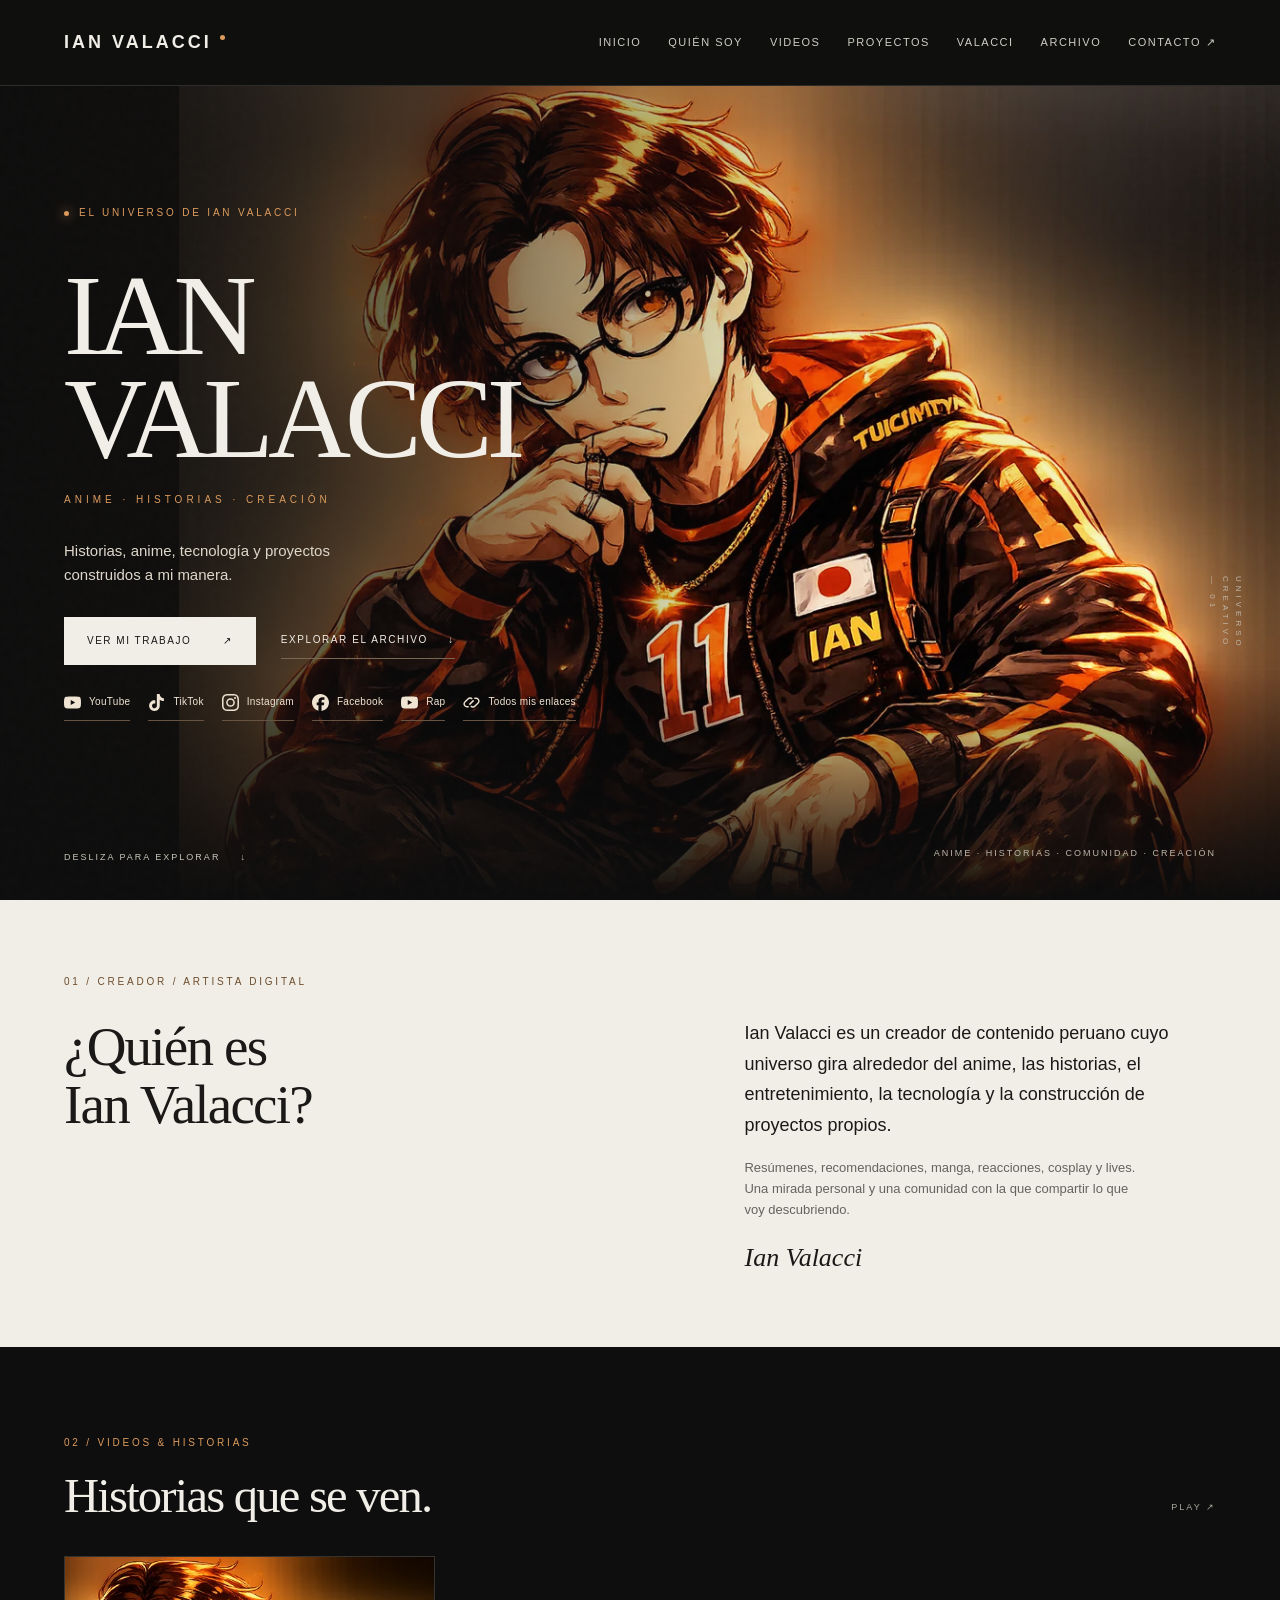
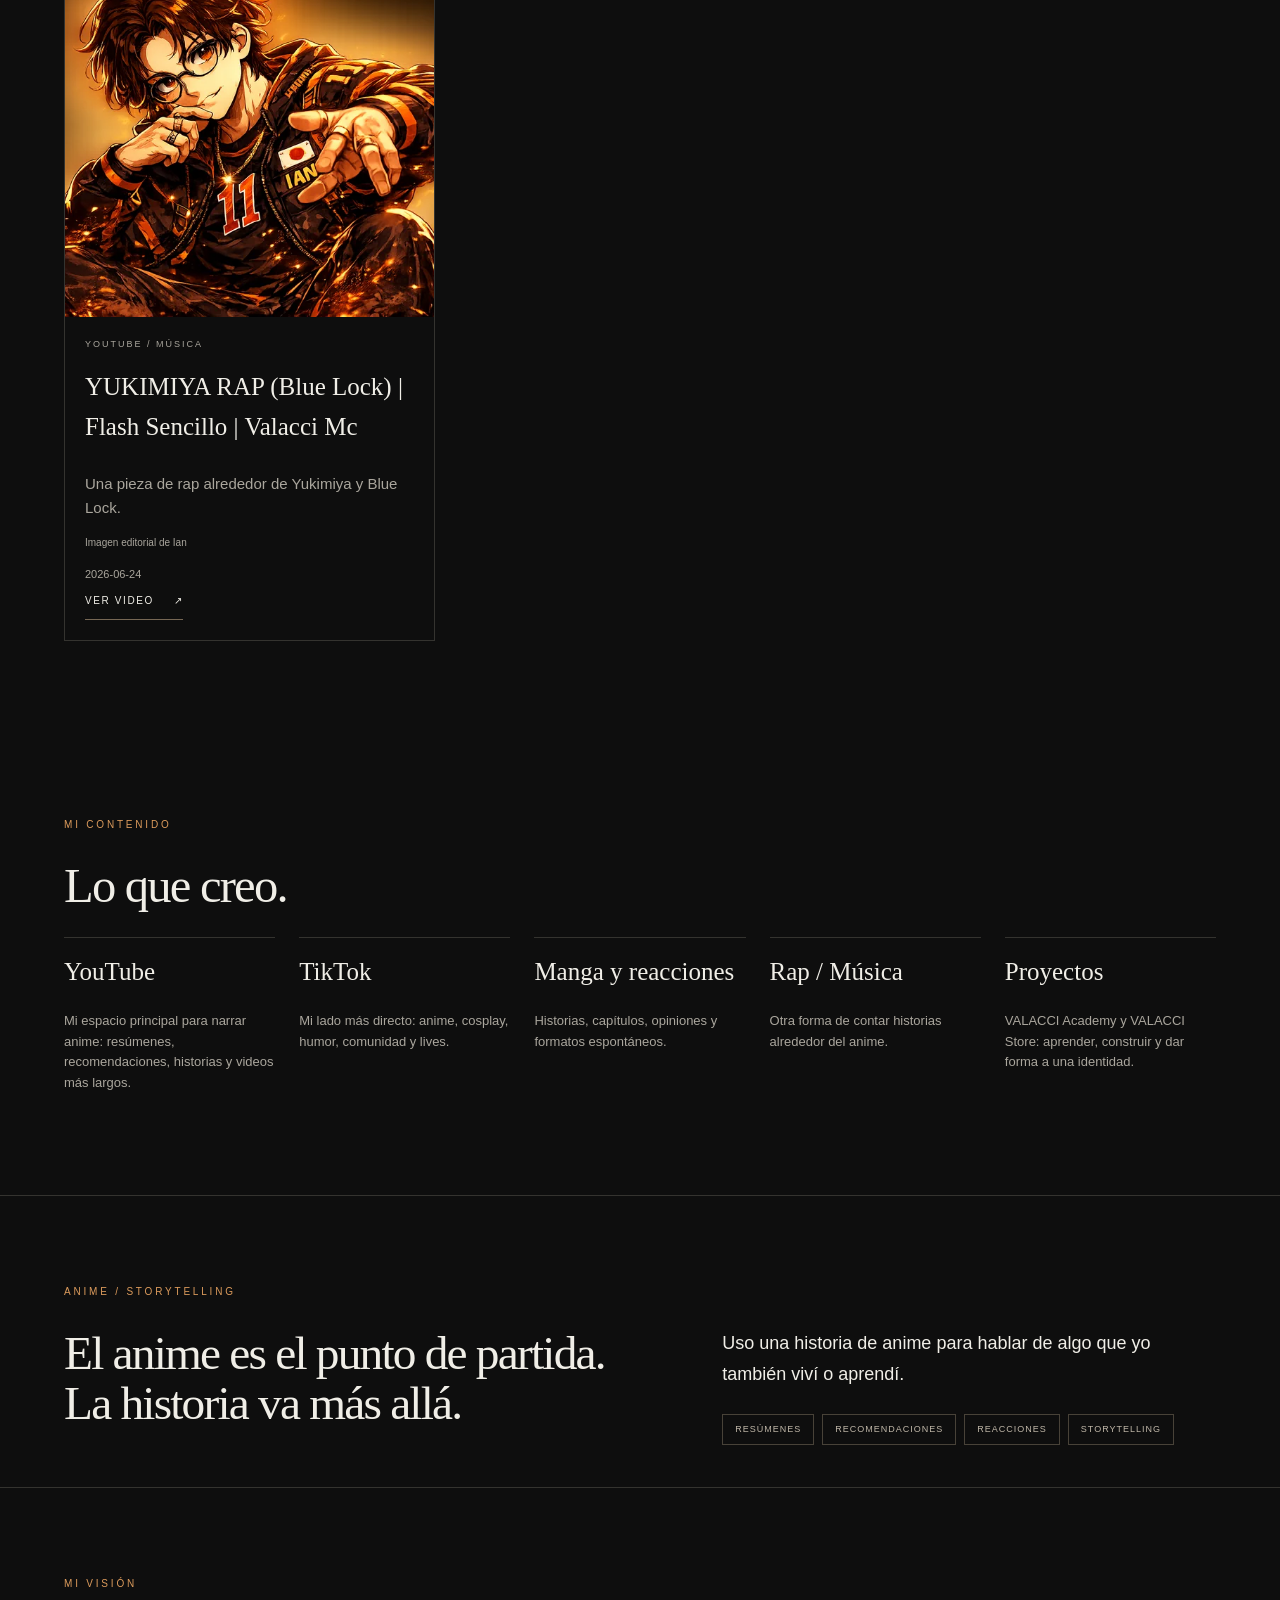
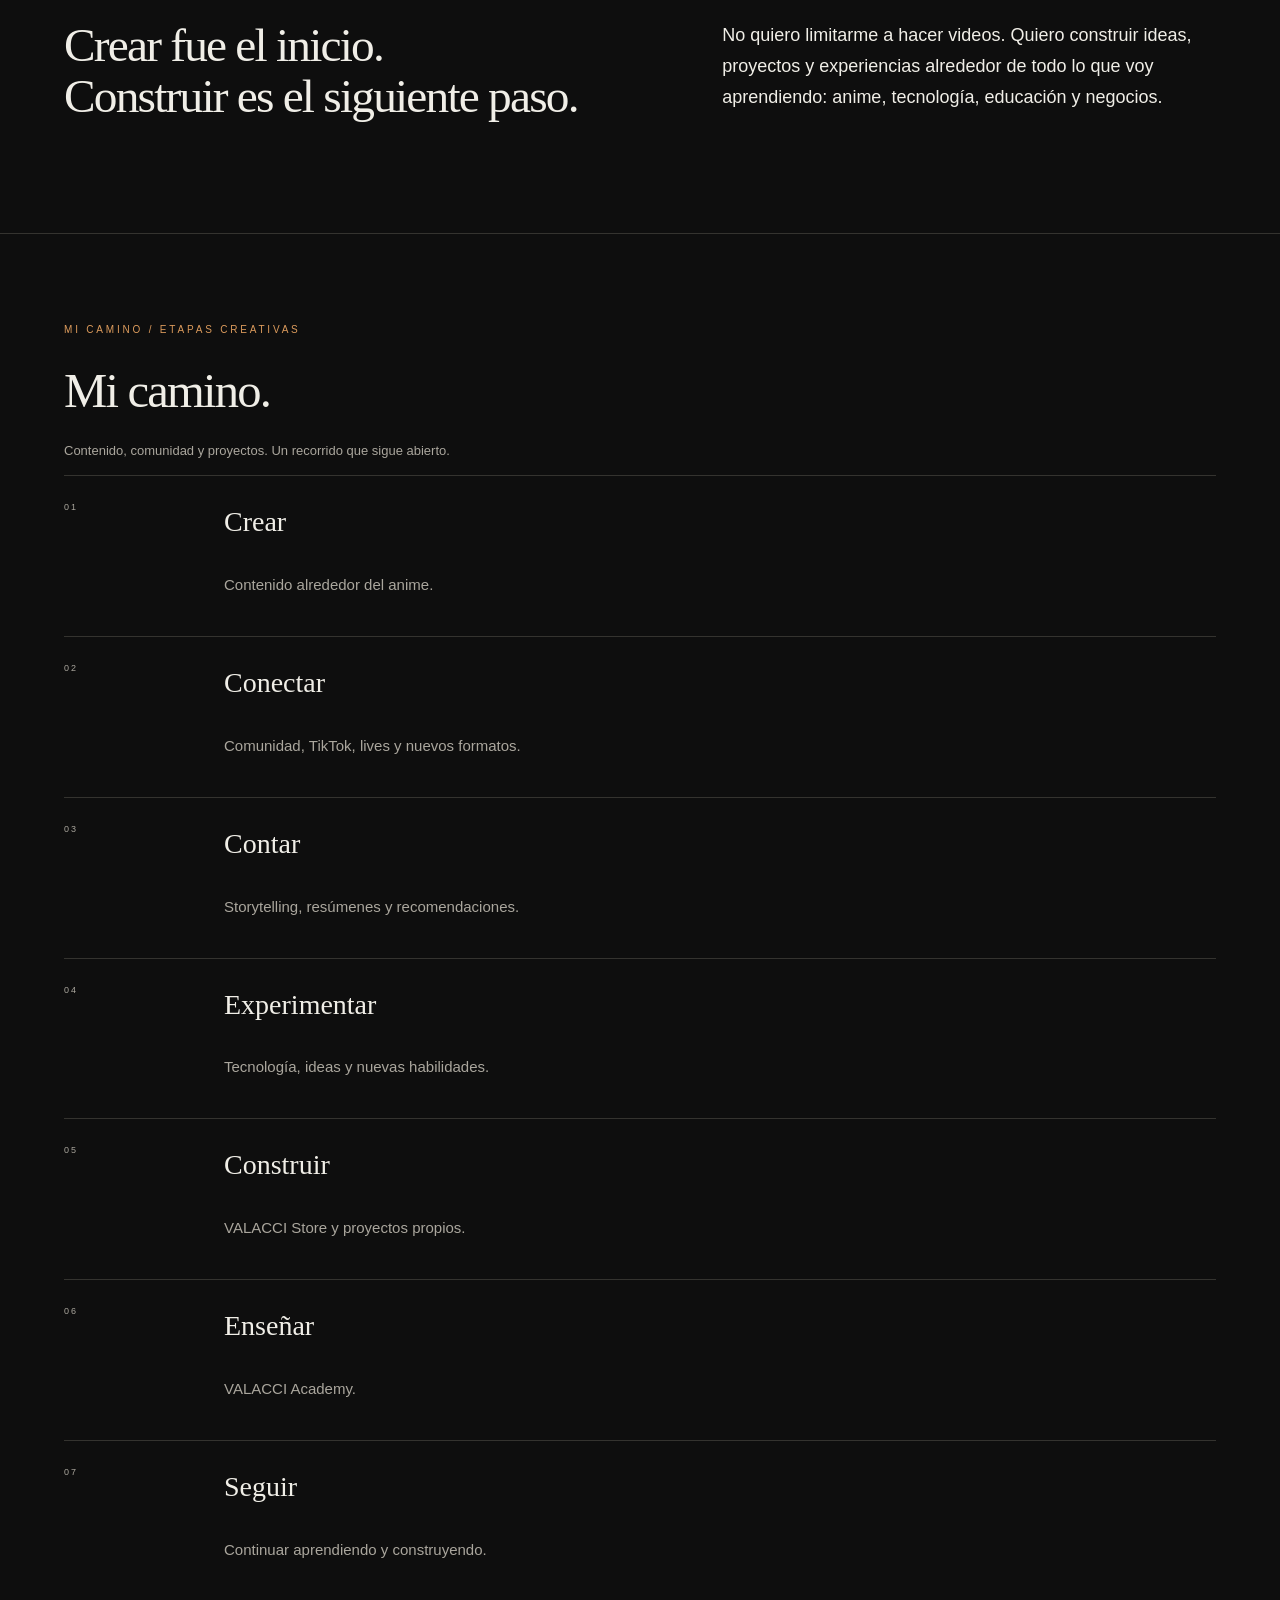
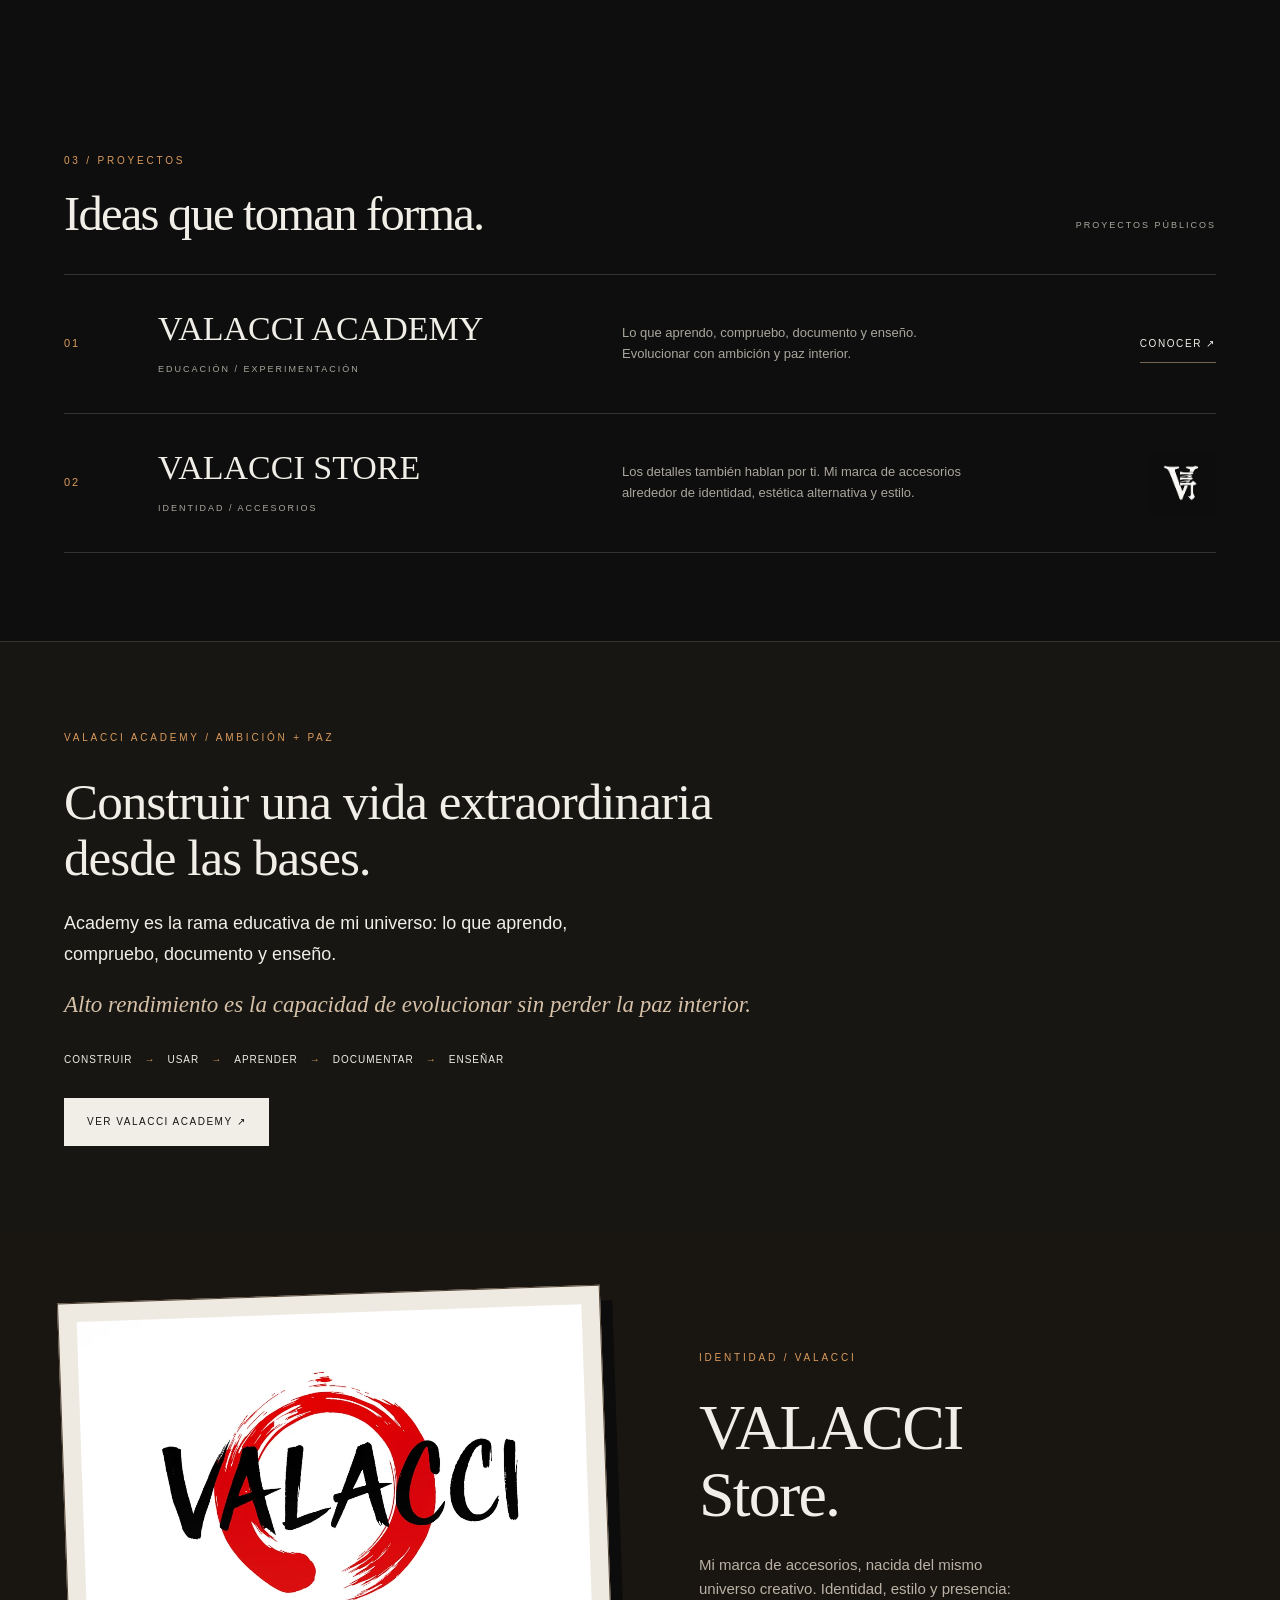
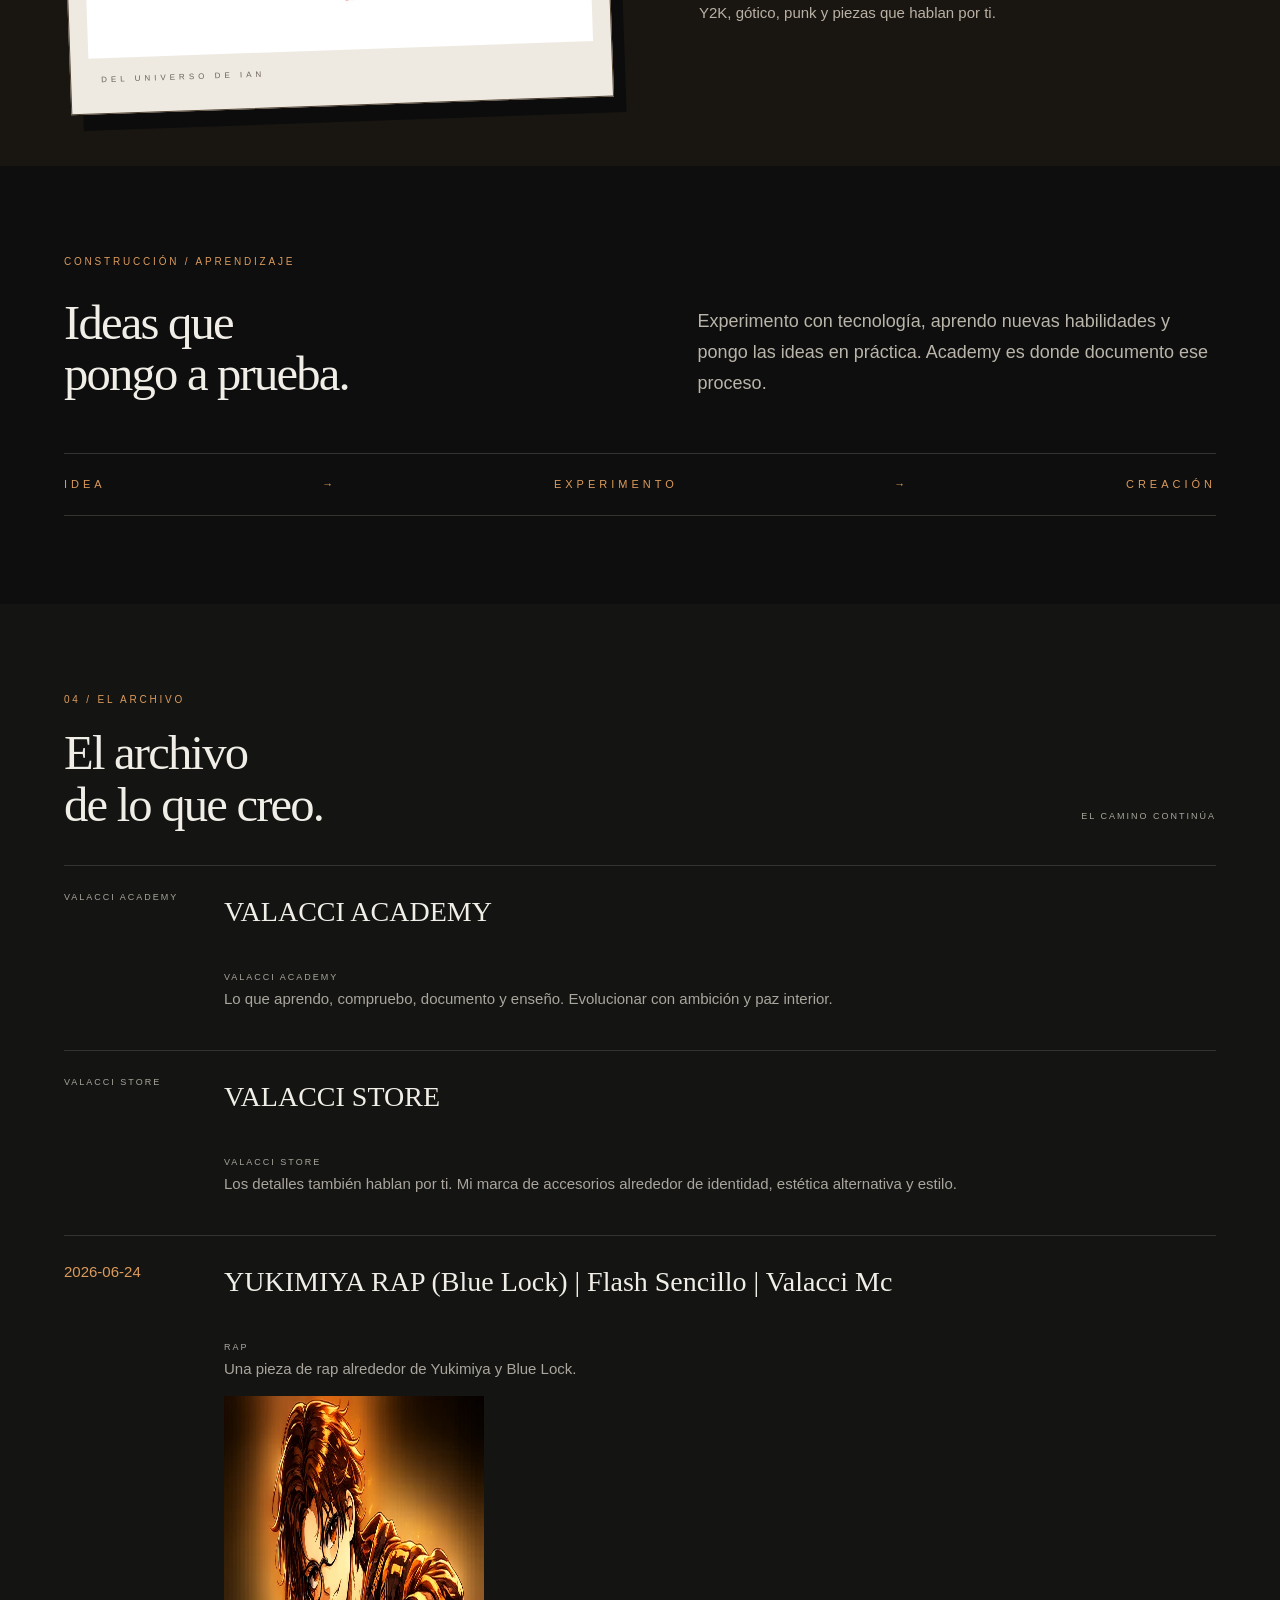
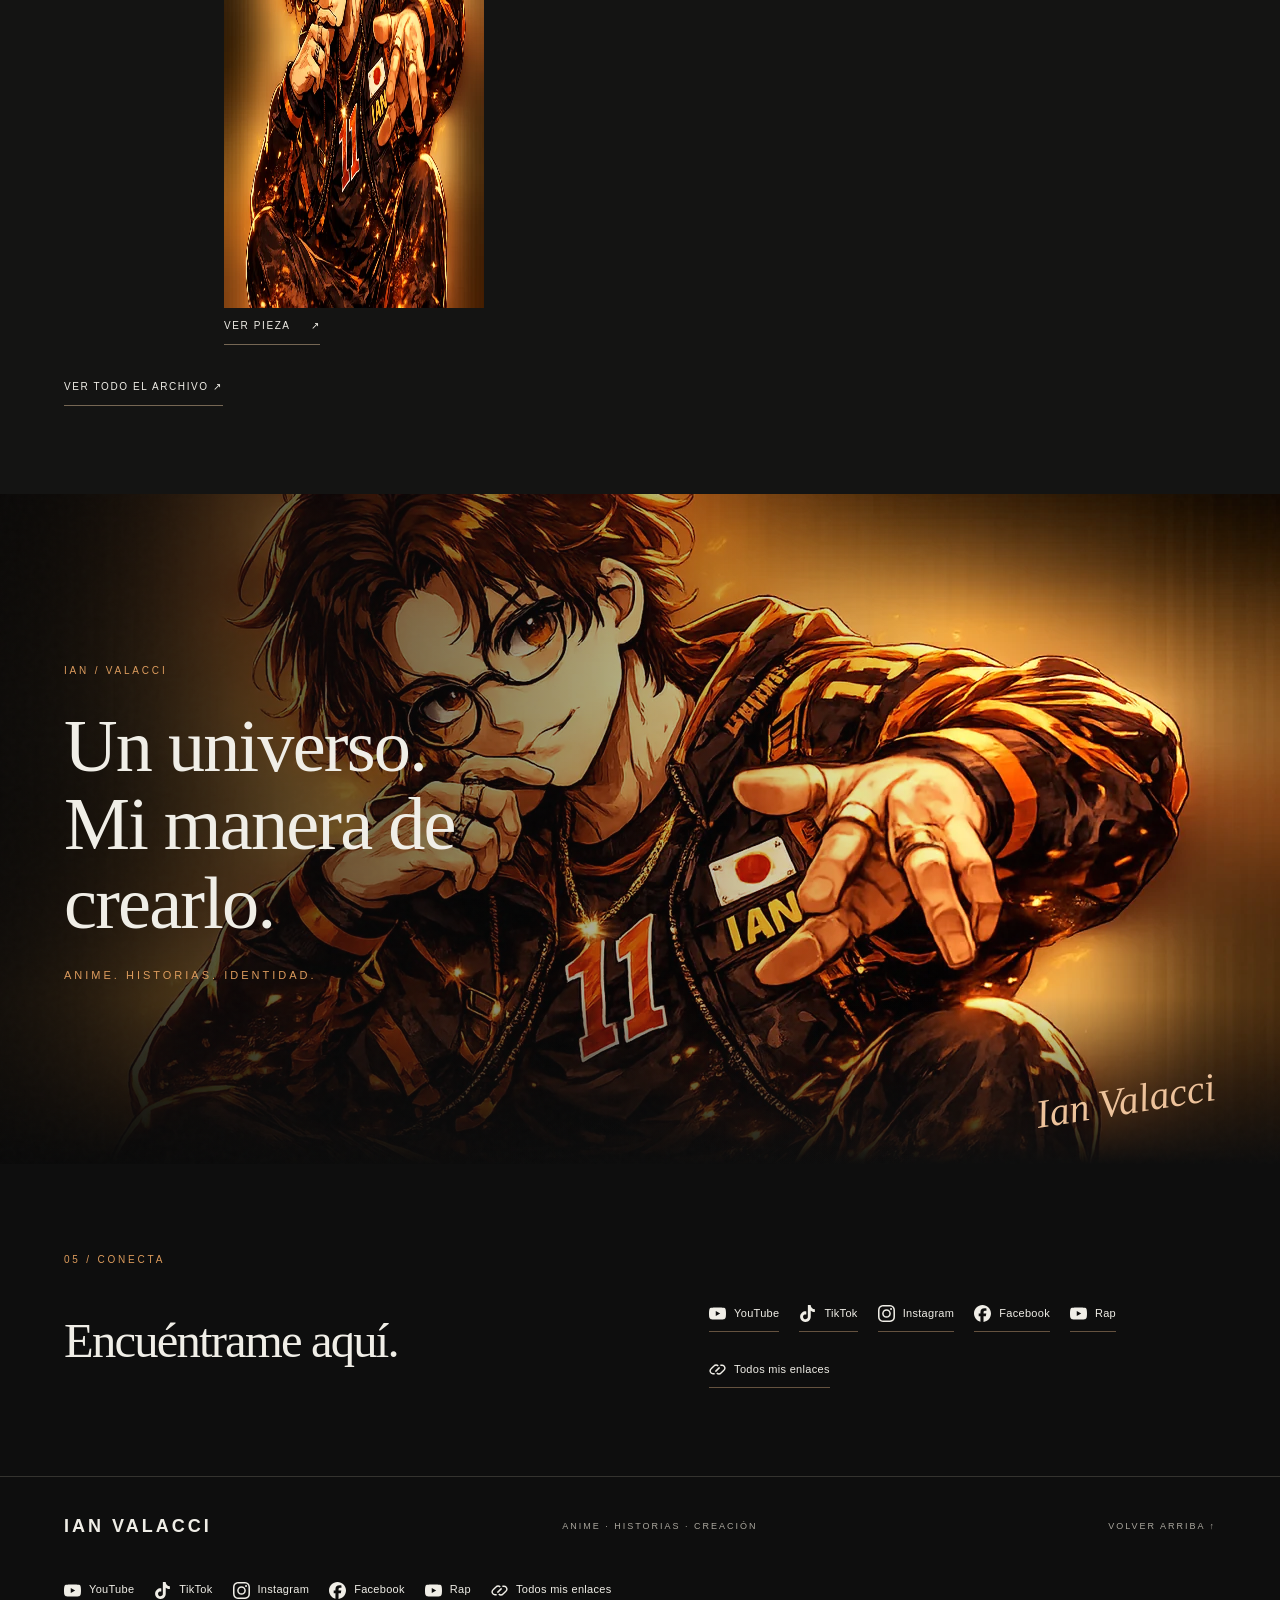
==== commit dd4bf3a7: "Add Google Search Console ownership verification" ====
--- a/index.html
+++ b/index.html
@@ -18,7 +18,7 @@
 <meta name="twitter:title" content="Ian Valacci | Anime, Storytelling, Valacci Academy y Proyectos">
 <meta name="twitter:description" content="Sitio oficial de Ian Valacci, creador peruano de contenido sobre anime, storytelling y comunidad. Descubre Valacci Academy, VALACCI Store y su universo creativo.">
 <meta name="twitter:image" content="https://damianvalacci-debug.github.io/assets/ian-01-1280.webp">
-
+<meta name="google-site-verification" content="tOBl5Jg99JGZFDieLpLeWVipU4umzHM_Q8qMhz3L2DY">
 <link rel="icon" type="image/svg+xml" href="assets/favicon.svg">
 <link rel="preload" as="image" href="assets/ian-01-1280.webp" imagesrcset="assets/ian-01-768.webp 768w, assets/ian-01-1280.webp 1280w" imagesizes="(max-width: 700px) 100vw, 85vw">
 <link rel="stylesheet" href="assets/site.css">
--- a/assets/site.css
+++ b/assets/site.css
@@ -0,0 +1,35 @@
+:root{--bg:#0e0e0e;--panel:#151514;--white:#f0eee7;--muted:#aaa69d;--amber:#dc9b5c;--line:#34332f;--serif:Georgia,'Times New Roman',serif;--sans:Arial,Helvetica,sans-serif}
+*{box-sizing:border-box}html{scroll-behavior:smooth;scroll-padding-top:90px}body{margin:0;background:var(--bg);color:var(--white);font-family:var(--sans);font-size:15px;line-height:1.6}a{color:inherit;text-decoration:none}button{font:inherit}img{max-width:100%;display:block}h1,h2,h3,p{margin-top:0}h2{font-family:var(--serif);font-size:clamp(34px,3.8vw,54px);font-weight:400;line-height:1.06;letter-spacing:-1.8px;margin-bottom:24px}a,button{ -webkit-tap-highlight-color:transparent}a:focus-visible,button:focus-visible{outline:2px solid var(--amber);outline-offset:6px}::selection{background:#945a2d;color:white}.skip{position:fixed;top:-80px;left:16px;background:var(--white);color:black;padding:12px 20px;z-index:100}.skip:focus{top:8px}.header{height:86px;padding:0 5%;display:flex;align-items:center;justify-content:space-between;background:#10100fec;border-bottom:1px solid #ffffff20;position:sticky;top:0;z-index:30;backdrop-filter:blur(12px)}.wordmark{font-size:18px;letter-spacing:3px;font-weight:700;white-space:nowrap}.mark-dot{display:inline-block;background:var(--amber);width:5px;height:5px;margin:0 0 8px 8px;border-radius:50%}nav{display:flex;gap:27px}nav a{font-size:11px;text-transform:uppercase;letter-spacing:1.5px;color:#d0cdc5}nav a:hover{color:var(--amber)}.menu-toggle{display:none;background:none;color:var(--white);border:1px solid #555;padding:8px 12px}
+.hero{position:relative;isolation:isolate;min-height:710px;height:min(850px,calc(100svh - 86px));overflow:hidden;display:flex;align-items:center;background:#17110c}.hero-art{position:absolute;inset:0 0 0 14%;z-index:-3}.hero-art img{width:100%;height:100%;object-fit:cover;object-position:60% center}.hero-shade{position:absolute;inset:0;z-index:-2;background:linear-gradient(90deg,#0c0c0ced 0%,#0c0c0c90 33%,transparent 61%),linear-gradient(0deg,#0b0b0b 0%,transparent 28%,#0b0b0b20 100%)}.hero::after,.identity::after{content:'';position:absolute;inset:0;pointer-events:none;background-image:url("data:image/svg+xml,%3Csvg viewBox='0 0 140 140' xmlns='http://www.w3.org/2000/svg'%3E%3Cfilter id='n'%3E%3CfeTurbulence type='fractalNoise' baseFrequency='.8' numOctaves='3' stitchTiles='stitch'/%3E%3C/filter%3E%3Crect width='100%25' height='100%25' opacity='.15' filter='url(%23n)'/%3E%3C/svg%3E");opacity:.12;mix-blend-mode:screen}.hero-content{width:100%;padding:40px 5% 100px;position:relative}.eyebrow{font-size:10px;letter-spacing:2.8px;text-transform:uppercase;font-weight:500;color:var(--amber);margin-bottom:28px;display:flex;align-items:center;gap:10px}.status-dot{width:5px;height:5px;border-radius:50%;background:var(--amber);box-shadow:0 0 12px #dc9b5c}h1{font-family:var(--serif);font-weight:400;font-size:clamp(78px,9vw,132px);line-height:.8;letter-spacing:-6px;margin:48px 0 26px}h1>span{display:block;margin-top:10px}h1 small{display:block;font-family:var(--sans);font-size:10px;letter-spacing:4px;line-height:1.5;margin-top:28px;color:var(--amber)}.hero-intro{max-width:300px;font-size:15px;color:#ded8cb;margin:32px 0 30px}.actions{display:flex;gap:25px;align-items:center}.button{display:inline-flex;align-items:center;justify-content:space-between;gap:32px;min-height:48px;padding:14px 22px;font-size:10px;text-transform:uppercase;letter-spacing:1.5px;border:1px solid var(--line);transition:background .2s,color .2s}.light{background:var(--white);color:#161513;border-color:var(--white)}.light:hover{background:var(--amber);border-color:var(--amber)}.text-link{font-size:10px;text-transform:uppercase;letter-spacing:1.6px;border-bottom:1px solid #766754;padding:10px 0;display:inline-flex;gap:20px}.hero-caption{position:absolute;bottom:40px;right:5%;color:#bdb6a9;font-size:9px;letter-spacing:2px;text-transform:uppercase}.vertical-caption{position:absolute;right:-28px;bottom:210px;writing-mode:vertical-rl;font-size:8px;letter-spacing:4px}.scroll-note{position:absolute;left:5%;bottom:36px;font-size:9px;letter-spacing:2px;text-transform:uppercase;color:#c9c4b8;display:flex;gap:20px}.section{padding:88px 5%;max-width:1680px;margin:auto}.intro{background:var(--white);color:#1a1917;max-width:none;padding-top:74px;padding-bottom:74px}.dark-text{color:#6e4c2c}.intro-grid{display:grid;grid-template-columns:1.15fr 1fr;gap:12%;align-items:start}.intro h2{font-size:clamp(36px,4.3vw,66px);margin-bottom:0}.lead{font-size:18px;line-height:1.7;max-width:520px}.muted{color:#66635e;max-width:400px;font-size:13px}.signature{display:block;font:italic 26px var(--serif);margin-top:22px}.section-head{display:flex;justify-content:space-between;gap:20px;align-items:flex-end;margin-bottom:34px}.section-head h2{margin:0}.section-head .eyebrow{margin-bottom:20px}.section-number{font-size:9px;letter-spacing:2px;color:var(--muted);padding-bottom:8px;white-space:nowrap}.empty-video{border:1px solid var(--line);height:265px;display:grid;grid-template-columns:1.2fr 1fr;position:relative;background:radial-gradient(ellipse at 16% 50%,#241b14,transparent 60%)}.frame-art{display:flex;align-items:center;justify-content:center;border-right:1px solid var(--line);position:relative;overflow:hidden}.frame-art .play-symbol{font-family:var(--serif);font-size:74px;color:var(--amber);font-weight:400;opacity:.8}.frame-art::after{content:'IAN / VISUAL STORIES';position:absolute;bottom:22px;left:24px;font-size:8px;letter-spacing:3px;color:#aba69d}.empty-copy{align-self:center;padding:38px;max-width:450px}.empty-copy h3{font-family:var(--serif);font-size:29px;line-height:1.2;font-weight:400}.empty-copy p{color:var(--muted);font-size:13px;margin:0}.pending-label{font-size:9px;letter-spacing:2px;text-transform:uppercase;color:var(--amber);display:block;margin-bottom:20px}.video-grid{display:grid;grid-template-columns:repeat(3,minmax(0,1fr));gap:20px}.video-card{border:1px solid var(--line)}.video-card img{aspect-ratio:16/9;object-fit:cover;width:100%}.video-card div{padding:20px}.video-card h3{font-family:var(--serif);font-size:25px;font-weight:400}.video-card p{color:var(--muted)}.anime{border-top:1px solid var(--line);padding-bottom:35px;overflow:hidden}.anime-grid{display:grid;grid-template-columns:1.1fr 1fr;gap:10%}.anime-grid h2{font-size:clamp(34px,3.7vw,55px)}.tags{display:flex;flex-wrap:wrap;gap:8px;margin-top:25px}.tags span{padding:7px 12px;border:1px solid #484238;font-size:9px;letter-spacing:1px;text-transform:uppercase;color:#c0b7a8}.story-strip{margin-top:44px;display:flex;gap:35px;white-space:nowrap;font-size:clamp(70px,9vw,132px);letter-spacing:-3px;font-weight:700;line-height:1.2;color:#cfb399}.outline{-webkit-text-stroke:1px #776452;color:transparent}.projects{padding-top:64px}.project-row{display:grid;grid-template-columns:70px 1fr 1fr 130px;gap:24px;align-items:center;border-top:1px solid var(--line);padding:34px 0}.project-row:last-child{border-bottom:1px solid var(--line)}.project-index{font-size:11px;color:var(--amber);letter-spacing:2px}.project-row h3{font-family:var(--serif);font-size:34px;font-weight:400;margin:0 0 5px;line-height:1.2}.project-type{font-size:9px;letter-spacing:2px;text-transform:uppercase;color:var(--muted)}.project-row p{font-size:13px;color:var(--muted);margin:0;max-width:360px}.project-end{justify-self:end}.project-end img{width:66px;height:66px;object-fit:cover}.project-end span{display:block;font-size:9px;color:#b1aaa0;letter-spacing:1.4px}.brand{display:grid;grid-template-columns:1.05fr 1fr;gap:8%;background:#191612;align-items:center;max-width:none;padding-top:60px;padding-bottom:60px}.brand-print{background:#eee9e1;padding:18px;transform:rotate(-2deg);box-shadow:12px 16px 0 #0c0c0c;border:1px solid #524332}.brand-print img{width:100%;height:auto}.brand-print>span{font-size:8px;letter-spacing:4px;color:#6b6259;padding:16px 12px 8px;display:block}.brand-copy h2{font-size:clamp(46px,5vw,78px)}.brand-copy p:not(.eyebrow){max-width:340px;color:#bab1a4;margin-bottom:25px}.disabled-cta{border:1px solid #6b5944;color:#e2c09a;display:inline-flex;gap:20px;font-size:10px;text-transform:uppercase;letter-spacing:1.6px;padding:14px 22px}.pending-note{display:block;font-size:10px;color:var(--muted);margin-top:10px}.tech-grid{display:grid;grid-template-columns:1fr 1fr;gap:10%;align-items:center}.technology .lead{color:#bab5aa}.tech-line{border-top:1px solid var(--line);border-bottom:1px solid var(--line);padding:22px 0;display:flex;justify-content:space-between;letter-spacing:4px;font-size:11px;color:var(--amber);margin-top:28px}.archive{background:#141413;max-width:none}.archive-empty{border-top:1px solid var(--line);border-bottom:1px solid var(--line);padding:38px 0;display:grid;grid-template-columns:70px 1fr 1fr;gap:24px;align-items:center}.archive-empty>span{font-family:var(--serif);font-size:32px;color:var(--amber)}.archive-empty h3{font-family:var(--serif);font-size:26px;font-weight:400;margin:0}.archive-empty p{color:var(--muted);font-size:13px;margin:0}.archive-item{display:grid;grid-template-columns:130px 1fr;gap:30px;border-top:1px solid var(--line);padding:24px 0}.archive-item h3{font-family:var(--serif);font-weight:400;font-size:28px}.archive-item time{color:var(--amber)}.archive-item p{color:var(--muted)}.archive-item img{max-width:260px}.moments{margin-top:38px;display:flex;justify-content:space-between;gap:50px;align-items:center}.moments .eyebrow{margin:0;white-space:nowrap}.moments p:not(.eyebrow){margin:0;font:italic 23px var(--serif)}.moments small{display:block;margin-top:10px;color:var(--muted);font-size:10px;font-style:normal;font-family:var(--sans)}blockquote{margin:0;font:italic 26px var(--serif)}.identity{position:relative;height:670px;isolation:isolate;overflow:hidden;display:flex;align-items:center}.identity picture{position:absolute;inset:0;z-index:-3}.identity img{width:100%;height:100%;object-fit:cover;object-position:65% center}.identity-shade{position:absolute;inset:0;z-index:-2;background:linear-gradient(90deg,#080808e8,transparent 75%),linear-gradient(0deg,#0c0c0c 0%,transparent 25%)}.identity-copy{padding:5%;max-width:700px}.identity h2{font-size:clamp(48px,5.8vw,85px)}.identity-copy>p:last-child{font-size:11px;letter-spacing:3px;text-transform:uppercase;color:var(--amber)}.identity-signature{position:absolute;right:5%;bottom:40px;font:italic 40px var(--serif);color:#edc29a;transform:rotate(-9deg)}.social-grid{display:grid;grid-template-columns:1fr 1fr;gap:12%;align-items:center}.social-grid h2{margin:0}.social-empty{color:var(--muted);font-size:14px;border-bottom:1px solid var(--line);padding-bottom:18px}.social-links{display:flex;flex-wrap:wrap;gap:20px}.social-links a{border-bottom:1px solid var(--amber);padding:8px 0}.contact-note{font-size:11px;color:var(--muted);margin:18px 0 0}footer{border-top:1px solid var(--line);padding:35px 5%;display:flex;justify-content:space-between;align-items:center;gap:20px}footer p,.back-top{font-size:9px;text-transform:uppercase;letter-spacing:2px;color:var(--muted);margin:0}.back-top:hover{color:var(--amber)}
+@media(min-width:1700px){.hero-content,.intro-grid,.brand,.social-grid{padding-left:max(0px,calc((100vw - 1512px)/2))}.hero-art img{object-position:center}}
+@media(max-width:1000px){nav{gap:15px}nav a{font-size:9px;letter-spacing:1px}.wordmark{font-size:16px;letter-spacing:2px}.hero{min-height:660px}.hero-art{inset:0 0 0 5%}.hero-art img{object-position:57% center}h1{font-size:clamp(85px,12.5vw,130px)}.section{padding-top:65px;padding-bottom:65px}.intro-grid,.anime-grid,.tech-grid,.social-grid{gap:7%}.project-row{grid-template-columns:45px 1fr 1fr 70px;gap:16px}.project-row h3{font-size:28px}.brand{gap:7%}.identity{height:570px}.hero-caption>span:first-child{display:none}.lead{font-size:16px}.archive-empty{grid-template-columns:40px 1fr 1fr}}
+@media(max-width:700px){html{scroll-padding-top:72px}.header{height:72px;padding:0 6%}.menu-toggle{display:block;font-size:10px;text-transform:uppercase;letter-spacing:1.5px}.menu-toggle span{margin-left:10px}nav{position:absolute;top:72px;left:0;right:0;display:flex;flex-direction:column;padding:24px 6%;background:#111;gap:0;border-bottom:1px solid #555}nav a{font-size:12px;padding:12px 0}.js-ready nav:not(.open){display:none}body:not(.js-ready) .header{position:relative;height:auto;min-height:72px;flex-wrap:wrap}body:not(.js-ready) nav{position:static;width:100%}.hero{height:790px;min-height:0;align-items:flex-end}.hero-art{inset:0 0 160px 0}.hero-art img{object-position:47% top}.hero-shade{background:linear-gradient(0deg,#0c0c0c 0%,#0c0c0ceb 19%,#0c0c0c65 47%,transparent 75%)}.hero-content{padding:0 6% 90px}.hero-content>.eyebrow{font-size:8px;letter-spacing:2px;margin-bottom:25px}h1{font-size:clamp(70px,19vw,110px);letter-spacing:-4px;margin:0 0 25px;line-height:.83}h1>span{margin-top:10px}h1 small{font-size:8px;letter-spacing:3px;margin-top:24px}.hero-intro{font-size:14px;max-width:300px;margin:22px 0}.actions{gap:22px}.button{padding:13px 16px;gap:15px;font-size:9px}.text-link{font-size:8px;letter-spacing:1px;gap:10px}.hero-caption{display:none}.scroll-note{left:6%;bottom:30px;font-size:8px}.section{padding:55px 6%}h2{letter-spacing:-1px}.intro-grid,.anime-grid,.tech-grid,.social-grid{grid-template-columns:1fr;gap:25px}.intro h2{font-size:38px}.intro .lead{font-size:16px}.intro .muted{font-size:13px}.section-head{align-items:start}.section-number{display:none}.eyebrow{font-size:9px;letter-spacing:2px;margin-bottom:20px}.empty-video{grid-template-columns:1fr;height:auto}.frame-art{height:170px;border-right:0;border-bottom:1px solid var(--line)}.frame-art .play-symbol{font-size:55px}.empty-copy{padding:25px}.empty-copy h3{font-size:25px;margin-bottom:14px}.video-grid{grid-template-columns:1fr}.anime h2{font-size:34px}.anime .lead{font-size:16px}.story-strip{font-size:74px;margin-top:28px;gap:20px}.project-row{grid-template-columns:26px 1fr 50px;gap:12px;align-items:start;padding:26px 0}.project-row h3{font-size:27px}.project-row p{grid-column:2;grid-row:2}.project-end{grid-column:3;grid-row:1 / span 2;align-self:center}.project-end img{width:45px;height:45px}.project-end span{writing-mode:vertical-rl;font-size:8px;letter-spacing:1px}.project-type{font-size:8px}.brand{grid-template-columns:1fr;gap:48px;padding:55px 8%}.brand-print{max-width:470px;width:100%;justify-self:center}.brand-copy h2{font-size:50px}.tech-line{letter-spacing:1.5px;font-size:8px;gap:6px}.archive-empty{grid-template-columns:25px 1fr;gap:18px;padding:28px 0}.archive-empty p{grid-column:2}.archive-empty h3{font-size:25px}.moments{flex-direction:column;align-items:start;gap:18px}.moments p:not(.eyebrow){font-size:23px}.identity{height:680px;align-items:flex-end}.identity img{object-position:40% top}.identity-shade{background:linear-gradient(0deg,#0c0c0c 0%,#0c0c0cce 30%,transparent 70%)}.identity-copy{padding:0 6% 95px}.identity h2{font-size:46px}.identity-signature{font-size:28px;right:6%;bottom:30px}.social-grid{gap:25px}footer{padding:32px 6%;flex-wrap:wrap}.back-top{margin-left:auto}footer p{order:3;width:100%;font-size:8px}.archive-item{grid-template-columns:1fr;gap:8px}}
+@media(prefers-reduced-motion:reduce){html{scroll-behavior:auto}*,*::before,*::after{transition:none!important;animation:none!important}}
+
+/* Phase 2: content blocks reuse the approved editorial system. */
+.creation-grid{display:grid;grid-template-columns:repeat(5,minmax(0,1fr));gap:24px}.creation-grid article{border-top:1px solid var(--line);padding-top:20px}.creation-grid h3{font:400 25px var(--serif)}.creation-grid p{font-size:13px;color:var(--muted)}.vision,.journey{border-top:1px solid var(--line)}.journey>.muted{color:var(--muted);max-width:600px}.archive-heading{font-size:clamp(40px,6vw,76px);line-height:1.1;letter-spacing:-2px;margin:35px 0 45px}.video-card small{display:block;color:var(--muted);font-size:10px;margin:15px 0}.video-card .project-type{display:block;margin-bottom:15px}@media(max-width:1000px){.creation-grid{grid-template-columns:repeat(3,minmax(0,1fr))}}@media(max-width:700px){.creation-grid{grid-template-columns:1fr 1fr;gap:22px}.creation-grid h3{font-size:22px}}
+
+.video-date{display:block;font-size:11px;color:var(--muted);margin-top:15px}
+
+/* Ecosystem content: conservative hierarchy and local SVG platform glyphs. */
+.social-link{display:inline-flex;align-items:center;gap:8px;font-size:11px;letter-spacing:.3px;min-height:36px;border-bottom:1px solid #65523f!important}
+.social-link svg{width:17px;height:17px;flex-shrink:0;fill:currentColor}
+.social-link svg[fill="none"]{fill:none}
+.hero-social{margin-top:20px;max-width:540px}
+.hero-social .social-links{gap:10px 18px}
+.hero-social .social-link{color:#efe4d2;font-size:10px}
+.footer-social{width:100%;margin-top:12px}footer{flex-wrap:wrap}
+.academy-home{background:#171612;border-top:1px solid var(--line)}
+.academy-title{font:400 clamp(34px,4vw,56px)/1.1 var(--serif);letter-spacing:-1px;margin:0 0 22px}
+.academy-philosophy{font:italic 23px/1.5 var(--serif);max-width:700px;color:#d6c0a7}
+.academy-method{list-style:none;display:flex;flex-wrap:wrap;gap:12px;padding:0;margin:30px 0;font-size:10px;letter-spacing:1px;text-transform:uppercase}
+.academy-method li+li::before{content:'→';margin-right:12px;color:var(--amber)}
+.academy-levels,.academy-pillars{display:grid;gap:24px;margin:40px 0}.academy-levels{grid-template-columns:repeat(3,minmax(0,1fr))}.academy-pillars{grid-template-columns:repeat(3,minmax(0,1fr))}
+.academy-levels article,.academy-pillars article{border-top:1px solid var(--line);padding-top:20px}
+.academy-levels h3,.academy-pillars h3{font:400 28px var(--serif)}
+.academy-levels p,.academy-pillars p{color:var(--muted);font-size:14px}
+.detail{max-width:1100px}.detail .lead{max-width:760px}.detail-subtitle{font-size:34px;margin-top:45px}
+.academy-motto{font:400 32px/1.4 var(--serif);color:var(--amber)}
+.academy-season{margin:50px 0;padding:30px;border:1px solid var(--line)}.academy-season h2{font-size:36px}.academy-season li{font-size:14px;color:var(--muted)}
+@media(min-width:701px) and (max-width:900px){.menu-toggle{display:block;background:none;color:var(--white);border:1px solid #555;padding:8px 12px}nav{position:absolute;top:86px;left:0;right:0;display:flex;flex-direction:column;padding:24px 6%;background:#111;gap:0;border-bottom:1px solid #555}nav a{font-size:12px;padding:12px 0}.js-ready nav:not(.open){display:none}body:not(.js-ready) .header{position:relative;height:auto;min-height:86px;flex-wrap:wrap}body:not(.js-ready) nav{position:static;width:100%}}
+@media(max-width:700px){.hero-social{max-width:100%}.hero-social .social-links{gap:5px 16px}.hero-content{padding-bottom:78px}.hero{height:850px}.academy-levels,.academy-pillars{grid-template-columns:1fr 1fr}.academy-levels{grid-template-columns:1fr}.academy-title{font-size:36px}.academy-season{padding:22px}.detail .actions{flex-wrap:wrap}.social-link{font-size:11px}.footer-social .social-links{gap:8px 14px}}
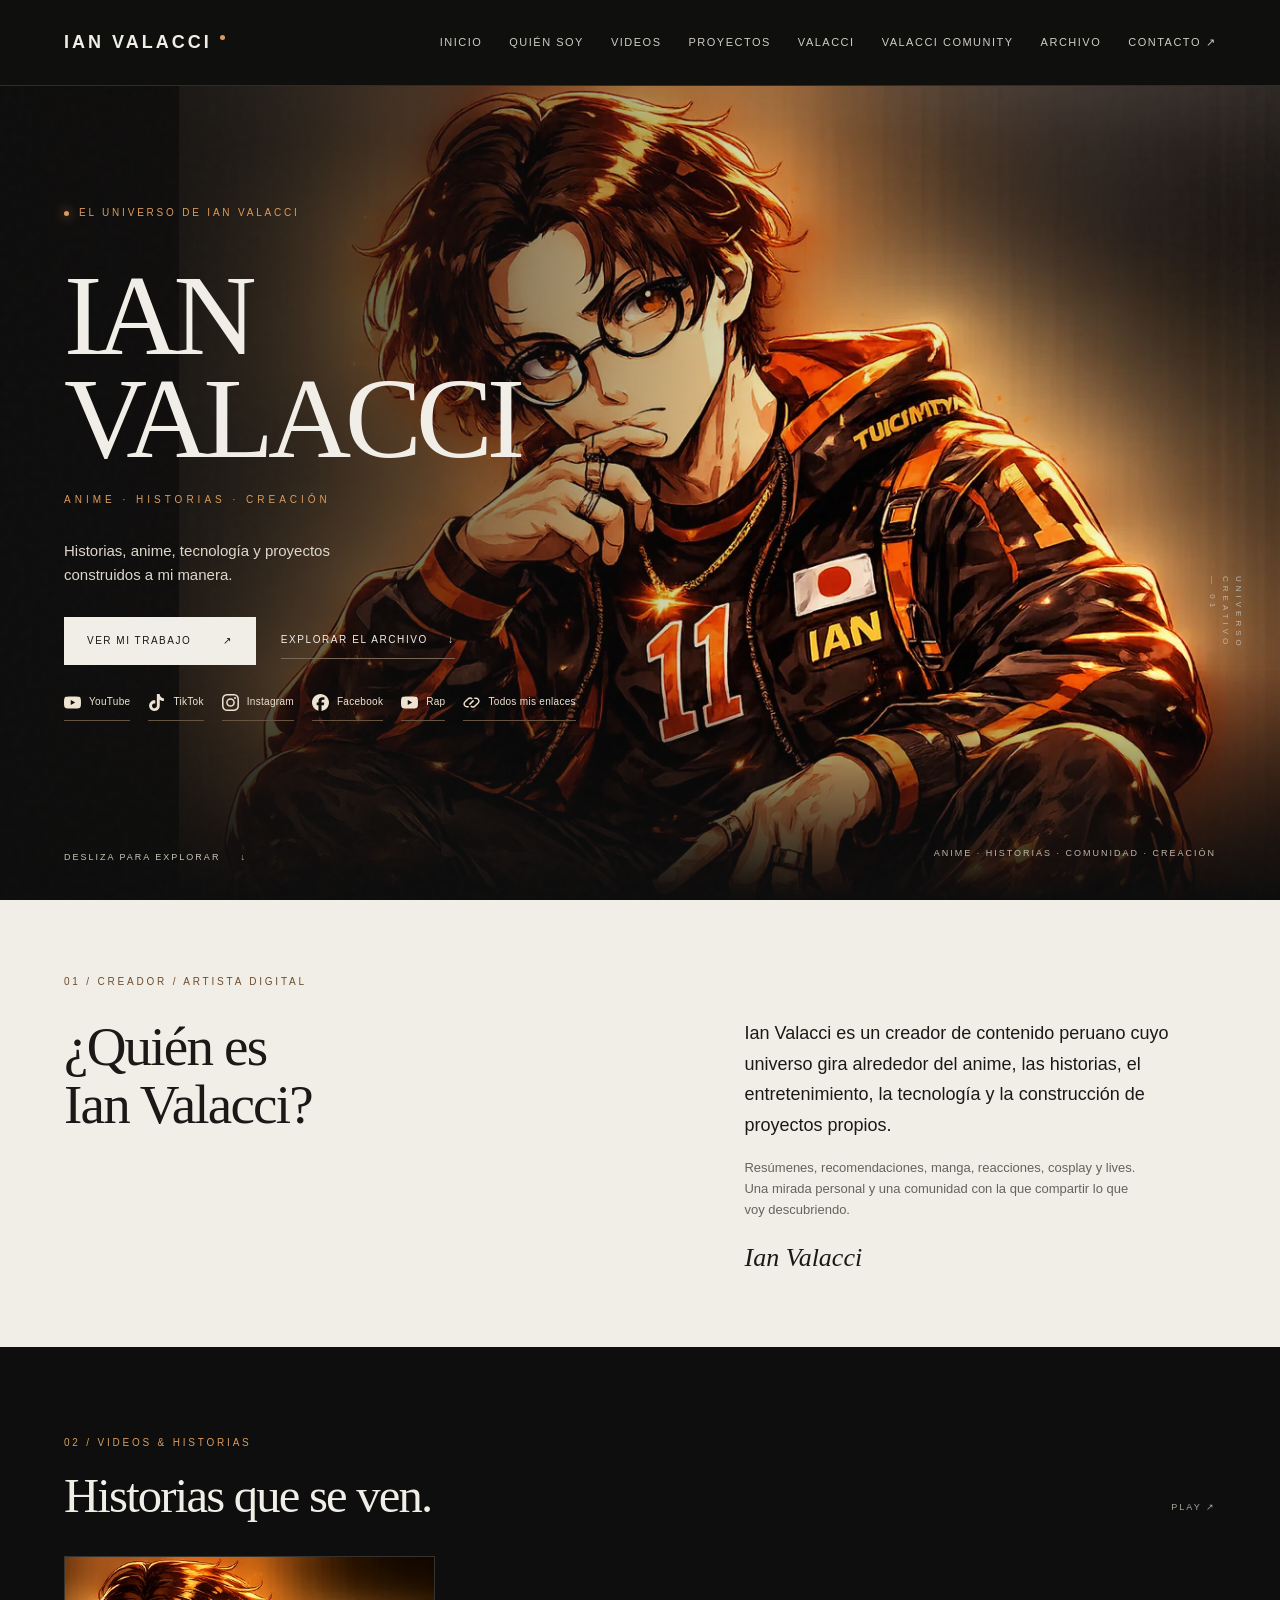
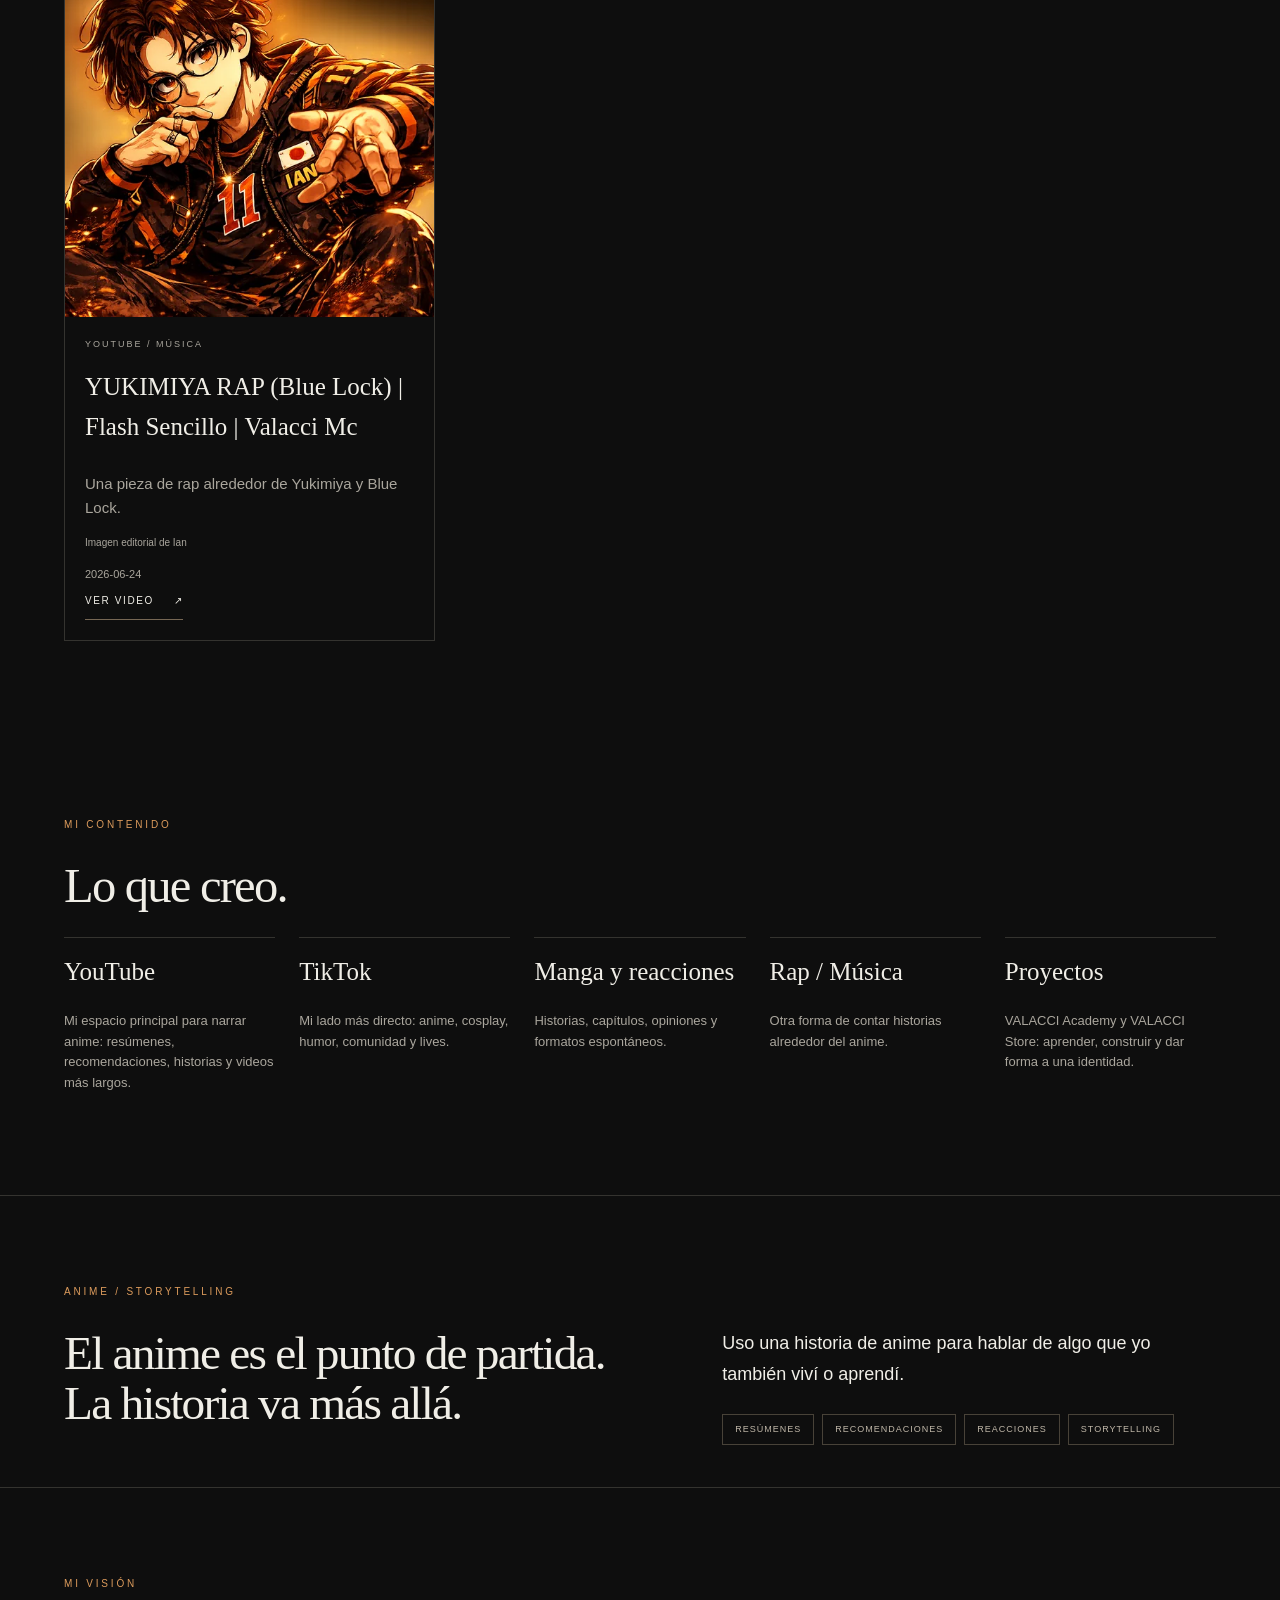
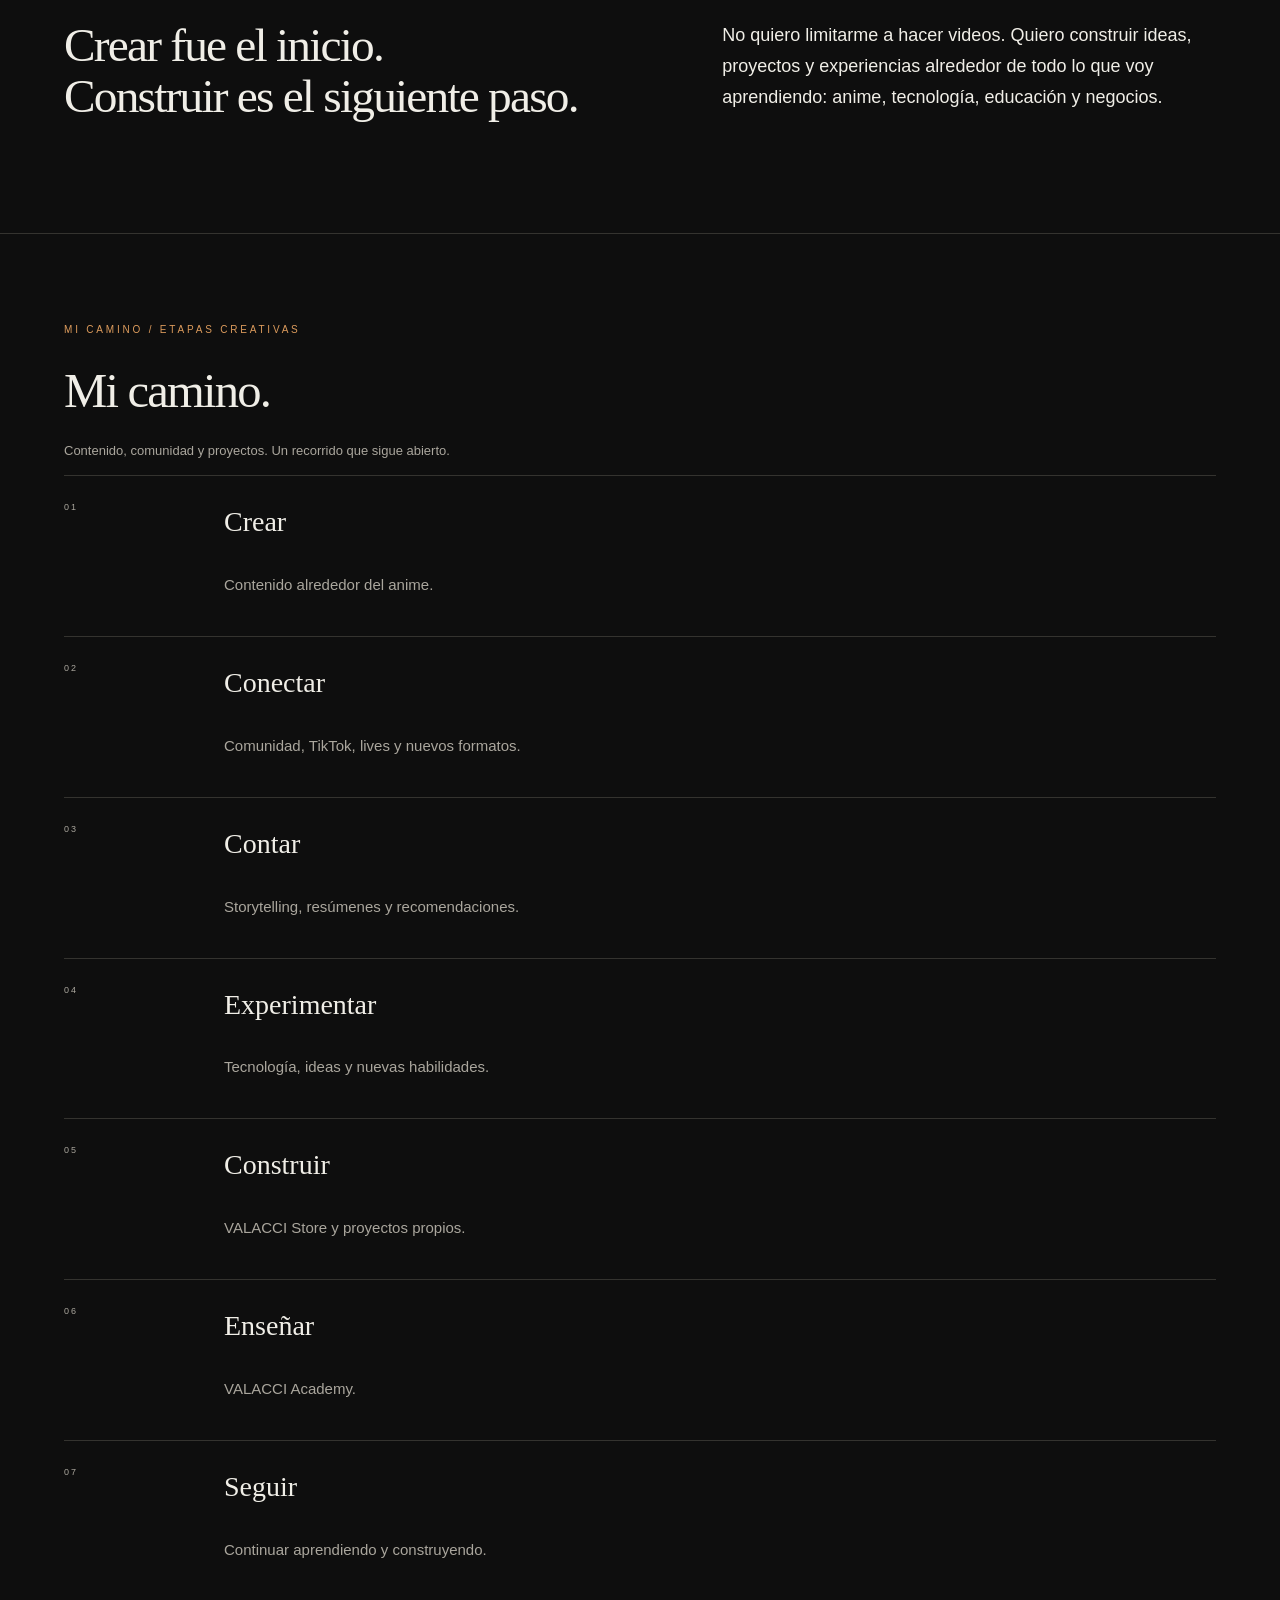
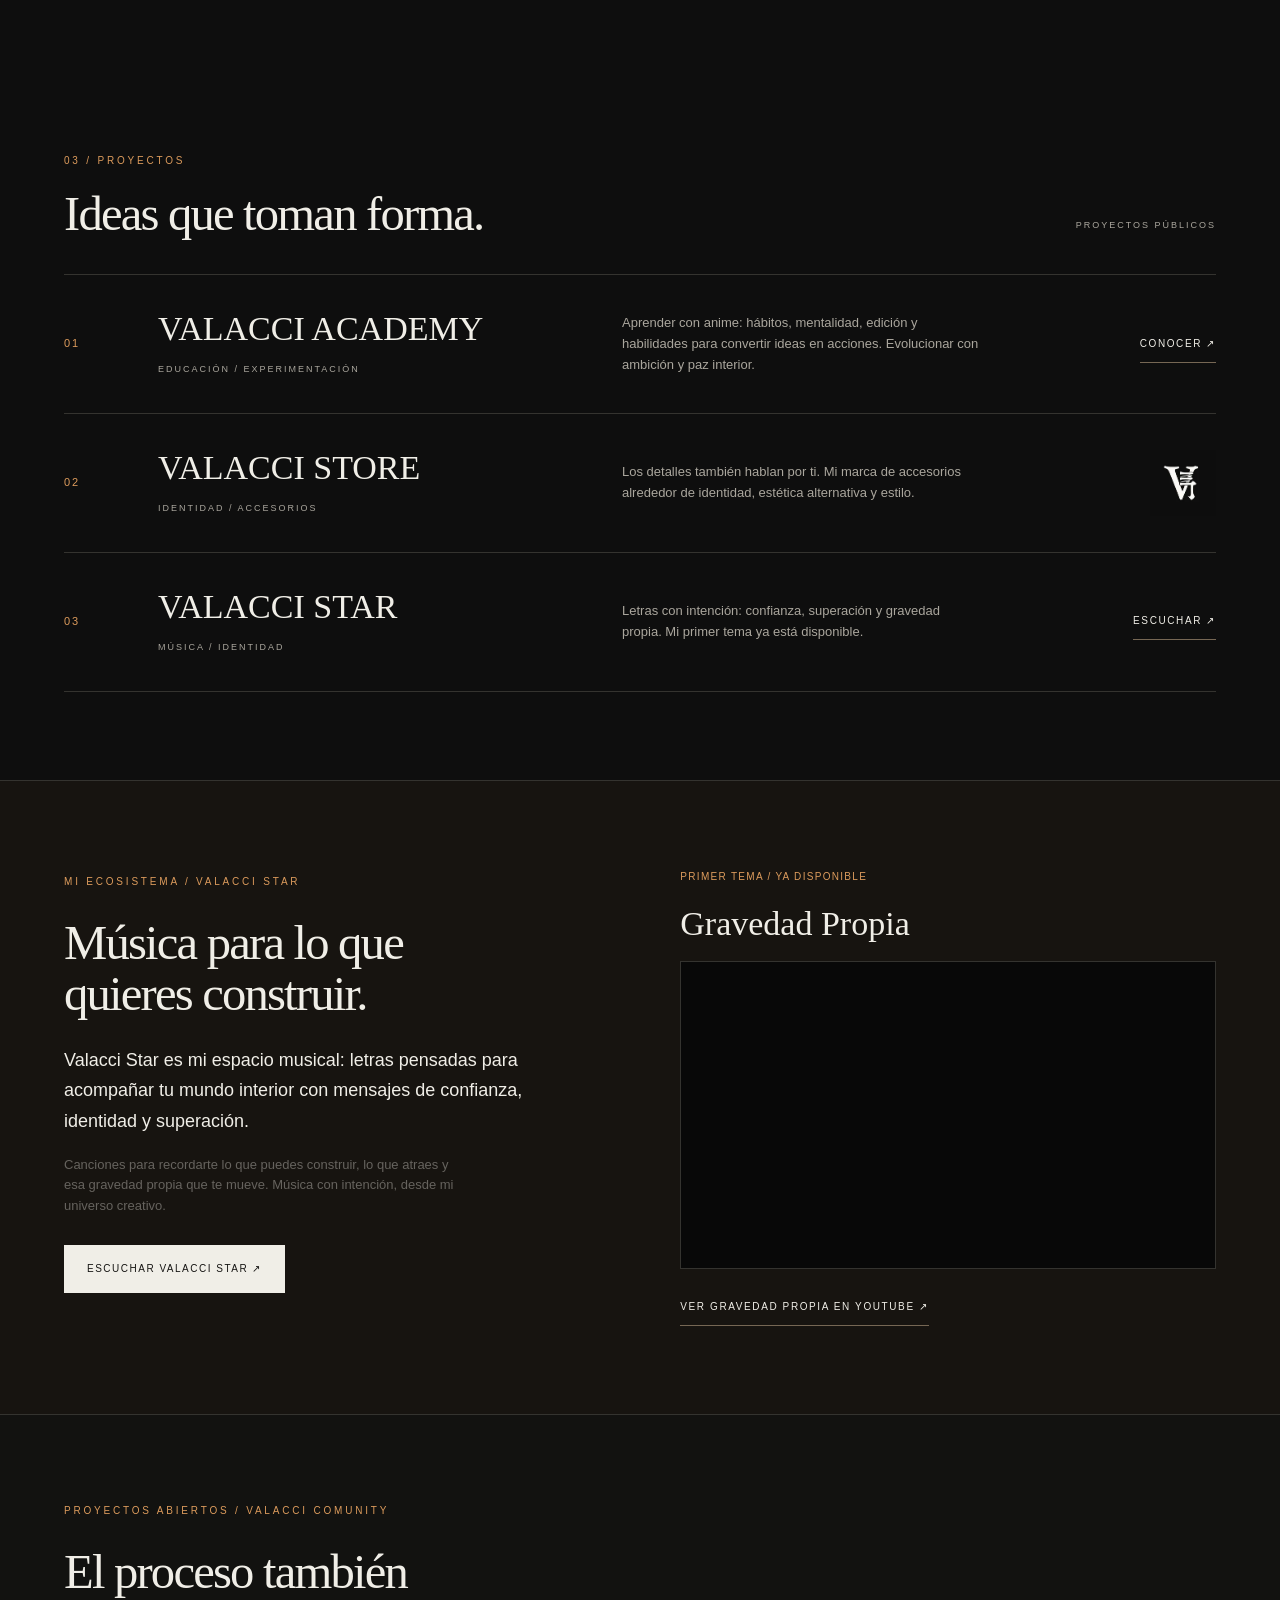
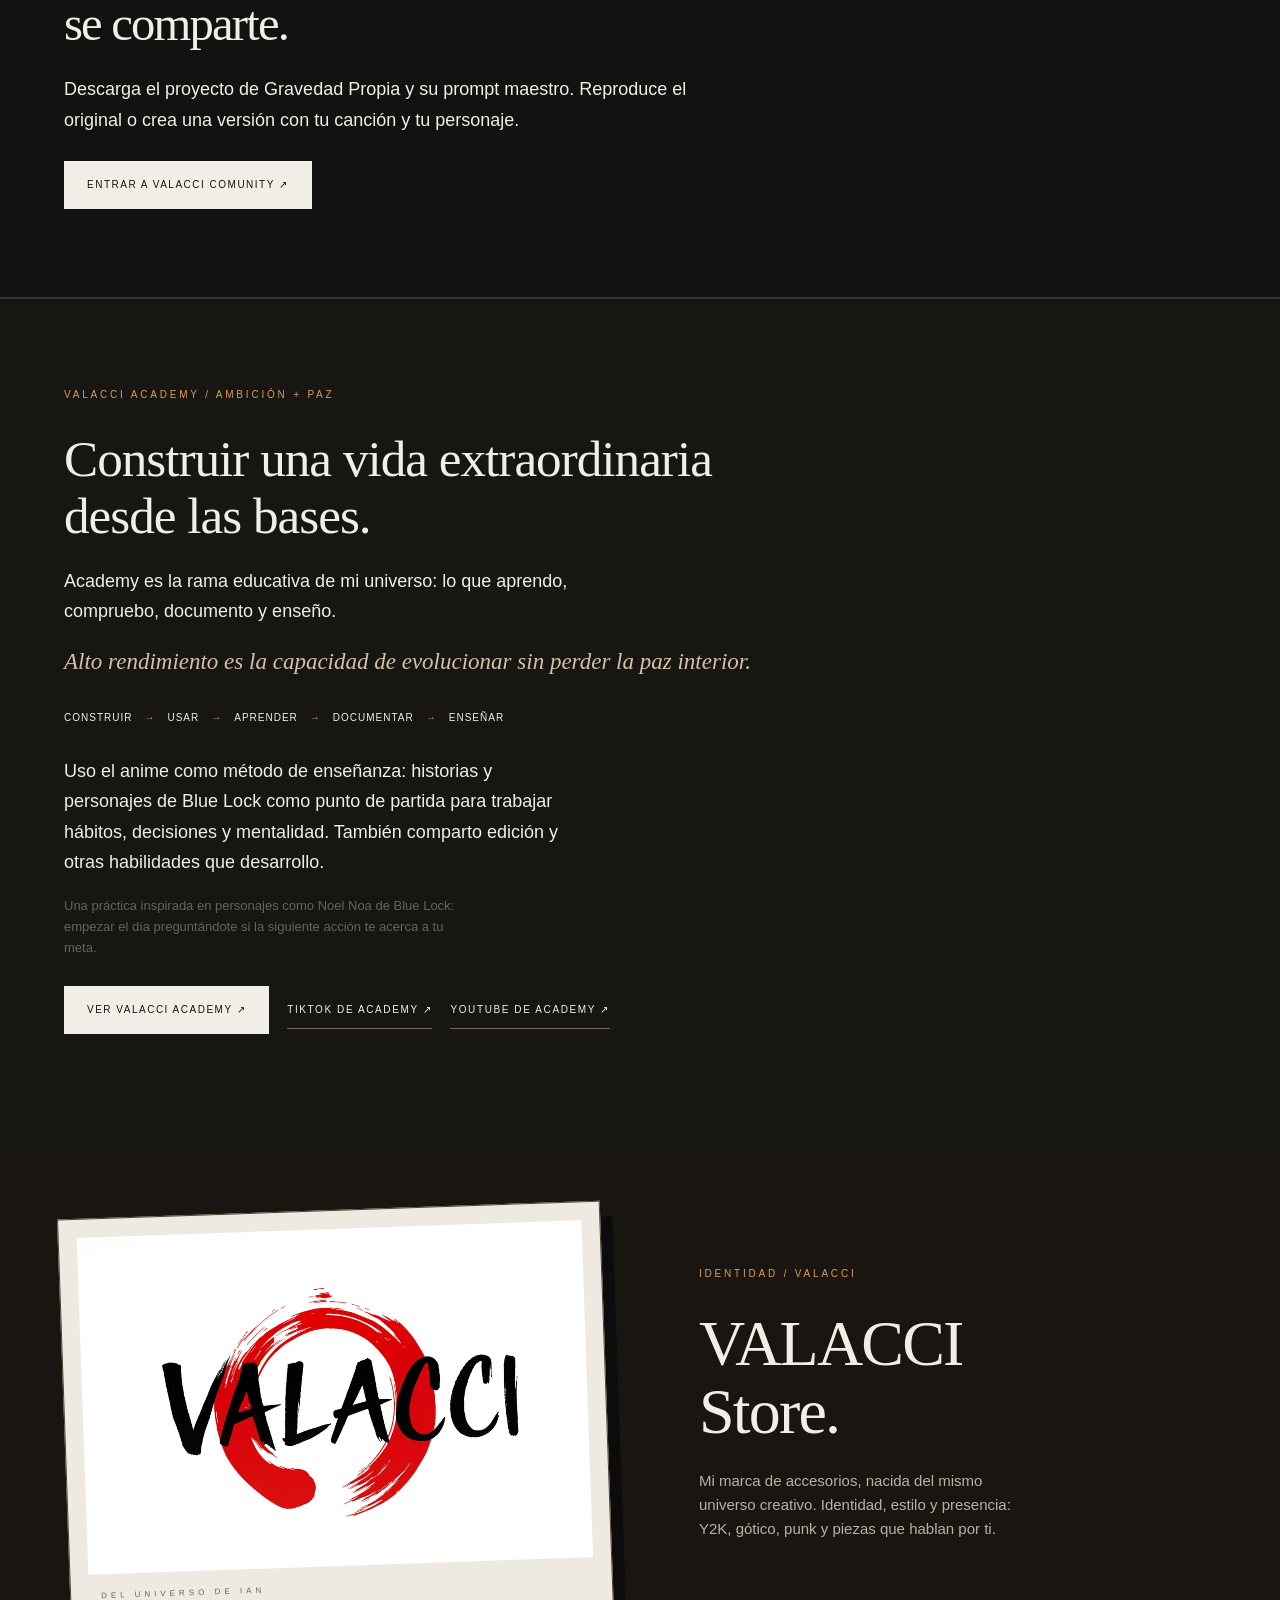
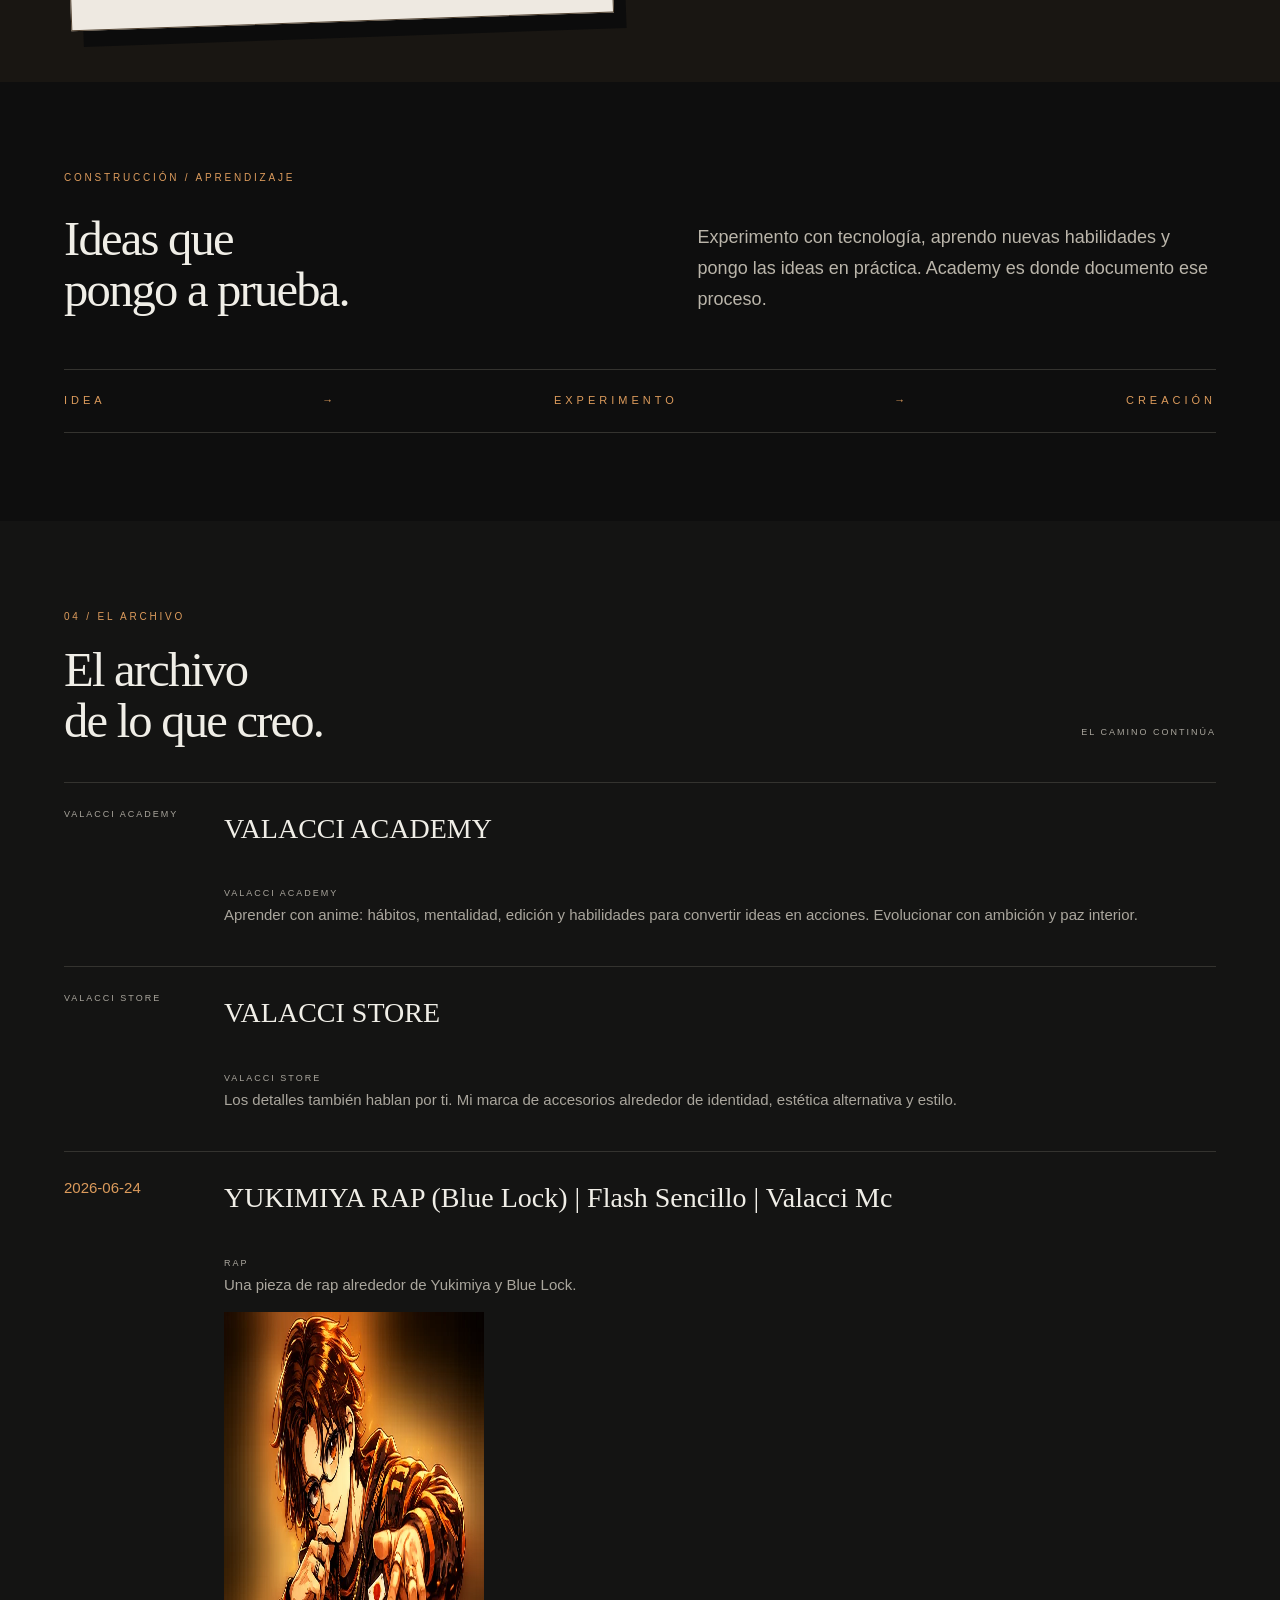
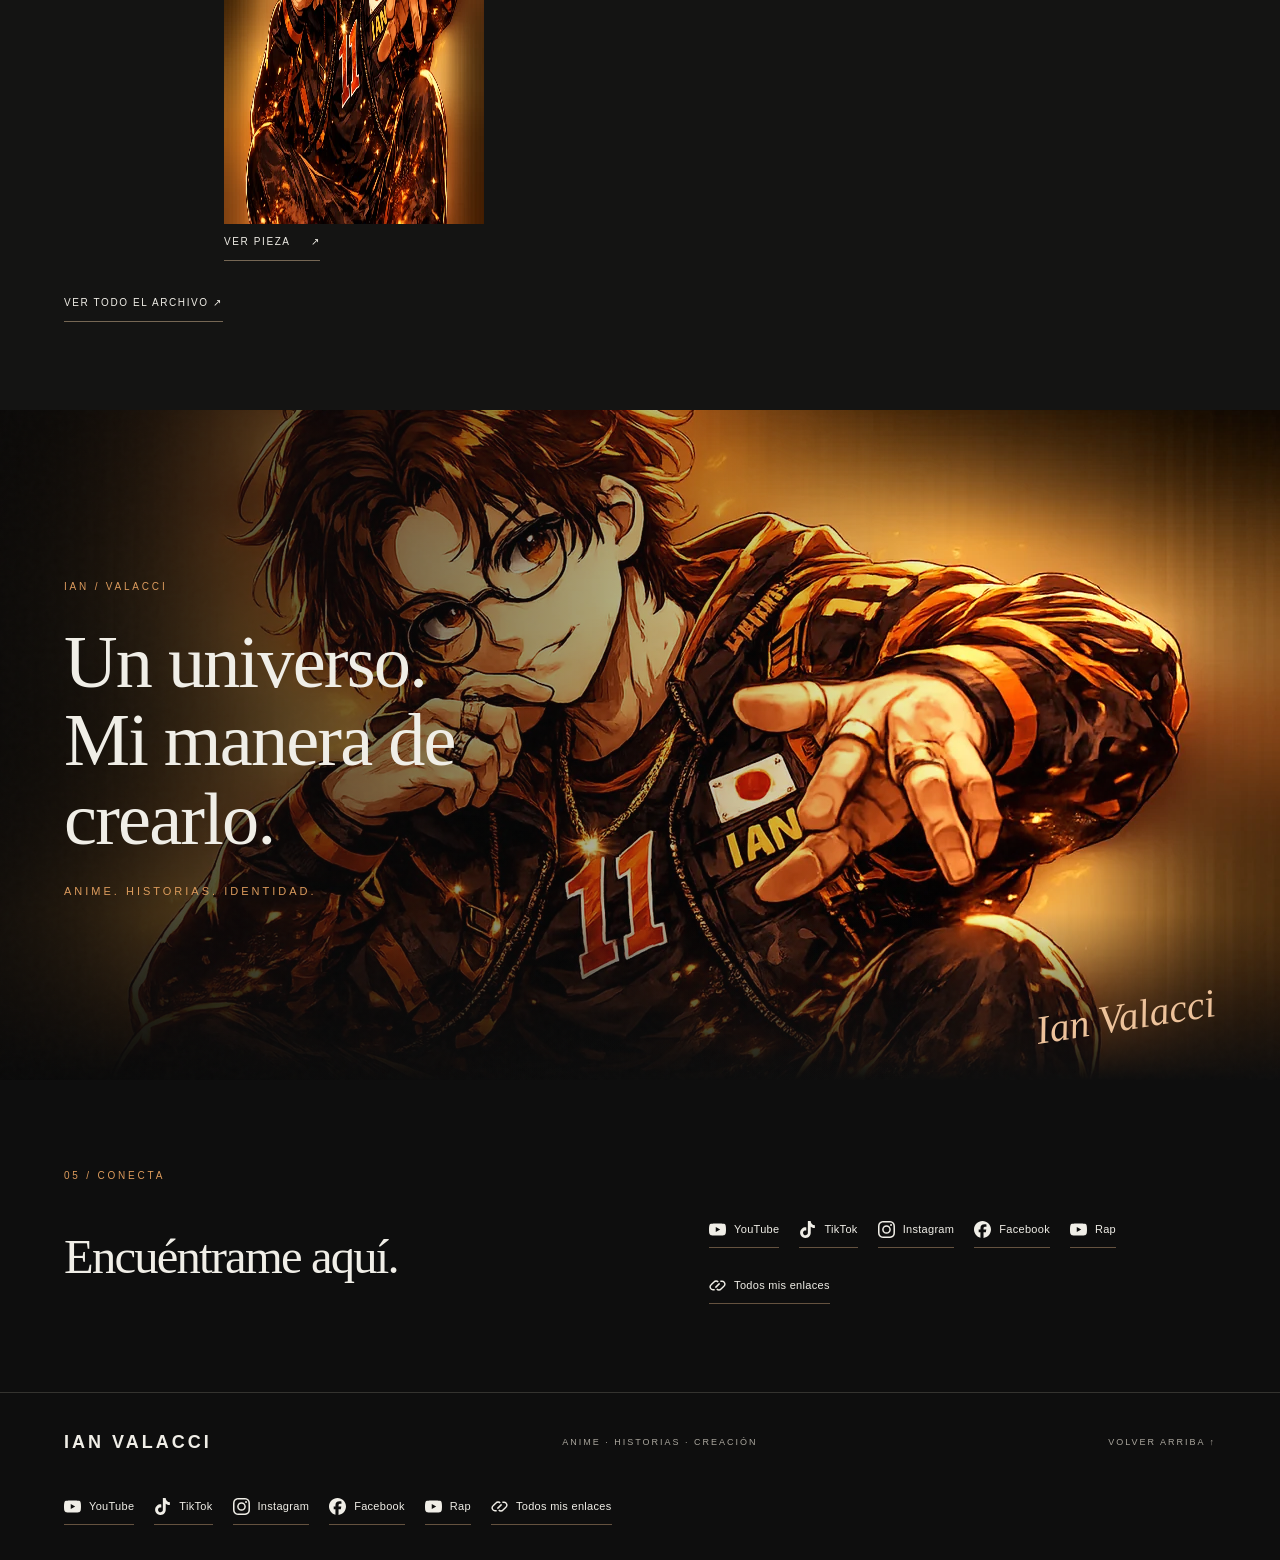
==== commit 275b1218: "Abrir Valacci Comunity y presentar Academy y Star con Gravedad Propia" ====
--- a/index.html
+++ b/index.html
@@ -24,6 +24,7 @@
 <link rel="stylesheet" href="assets/site.css">
 <script type="application/ld+json">{"@context": "https://schema.org", "@graph": [{"@type": "WebSite", "name": "Ian Valacci", "url": "https://damianvalacci-debug.github.io/"}, {"@type": "ProfilePage", "name": "Ian Valacci", "mainEntity": {"@type": "Person", "name": "Ian Valacci", "description": "Ian Valacci es un creador de contenido peruano cuyo universo gira alrededor del anime, las historias, el entretenimiento, la tecnología y la construcción de proyectos propios.", "url": "https://damianvalacci-debug.github.io/", "sameAs": ["https://www.youtube.com/@IanValacci", "https://www.tiktok.com/@IANVALACCI", "https://www.instagram.com/ianvalacci", "https://www.facebook.com/IanValacci", "https://www.youtube.com/@ValacciPrince", "https://esponsor.com/ianvalacci"]}, "url": "https://damianvalacci-debug.github.io/"}]}</script>
 <script src="assets/site.js" defer></script>
+<link rel="stylesheet" href="assets/community.css">
 </head>
 <body>
 <a class="skip" href="#contenido">Saltar al contenido</a>
@@ -31,7 +32,7 @@
 <a class="wordmark" href="#inicio" aria-label="Ian Valacci, inicio">IAN VALACCI<span class="mark-dot"></span></a>
 <button class="menu-toggle" type="button" aria-expanded="false" aria-controls="navigation">Menú <span aria-hidden="true">＋</span></button>
 <nav id="navigation" aria-label="Navegación principal">
-<a href="#inicio">Inicio</a><a href="about/">Quién soy</a><a href="#videos">Videos</a><a href="#proyectos">Proyectos</a><a href="#valacci">VALACCI</a><a href="#archivo">Archivo</a><a href="#contacto">Contacto <span aria-hidden="true">↗</span></a>
+<a href="#inicio">Inicio</a><a href="about/">Quién soy</a><a href="#videos">Videos</a><a href="#proyectos">Proyectos</a><a href="#valacci">VALACCI</a><a href="community/">Valacci Comunity</a><a href="#archivo">Archivo</a><a href="#contacto">Contacto <span aria-hidden="true">↗</span></a>
 </nav>
 </header>
 <main id="contenido">
@@ -72,10 +73,12 @@
 
 <section class="section projects" id="proyectos" aria-labelledby="projects-title">
 <div class="section-head"><div><p class="eyebrow">03 / Proyectos</p><h2 id="projects-title">Ideas que toman forma.</h2></div><span class="section-number" aria-hidden="true">PROYECTOS PÚBLICOS</span></div>
-<div class="project-list"><article class="project-row"><span class="project-index">01</span><div><h3>VALACCI ACADEMY</h3><span class="project-type">Educación / Experimentación</span></div><p>Lo que aprendo, compruebo, documento y enseño. Evolucionar con ambición y paz interior.</p><div class="project-end"><a class="text-link" href="academy/">Conocer ↗</a></div></article><article class="project-row"><span class="project-index">02</span><div><h3>VALACCI STORE</h3><span class="project-type">Identidad / Accesorios</span></div><p>Los detalles también hablan por ti. Mi marca de accesorios alrededor de identidad, estética alternativa y estilo.</p><div class="project-end"><img src="assets/monogram.webp" width="66" height="66" alt="Monograma de VALACCI" loading="lazy"></div></article></div>
+<div class="project-list"><article class="project-row"><span class="project-index">01</span><div><h3>VALACCI ACADEMY</h3><span class="project-type">Educación / Experimentación</span></div><p>Aprender con anime: hábitos, mentalidad, edición y habilidades para convertir ideas en acciones. Evolucionar con ambición y paz interior.</p><div class="project-end"><a class="text-link" href="academy/">Conocer ↗</a></div></article><article class="project-row"><span class="project-index">02</span><div><h3>VALACCI STORE</h3><span class="project-type">Identidad / Accesorios</span></div><p>Los detalles también hablan por ti. Mi marca de accesorios alrededor de identidad, estética alternativa y estilo.</p><div class="project-end"><img src="assets/monogram.webp" width="66" height="66" alt="Monograma de VALACCI" loading="lazy"></div></article><article class="project-row"><span class="project-index">03</span><div><h3>VALACCI STAR</h3><span class="project-type">Música / Identidad</span></div><p>Letras con intención: confianza, superación y gravedad propia. Mi primer tema ya está disponible.</p><div class="project-end"><a class="text-link" href="#valacci-star">Escuchar ↗</a></div></article></div>
 </section>
 
-<section class="section academy-home" id="academy"><p class="eyebrow">VALACCI ACADEMY / AMBICIÓN + PAZ</p><h2 class="academy-title">Construir una vida extraordinaria<br>desde las bases.</h2><p class="lead">Academy es la rama educativa de mi universo: lo que aprendo, compruebo, documento y enseño.</p><p class="academy-philosophy">Alto rendimiento es la capacidad de evolucionar sin perder la paz interior.</p><ol class="academy-method"><li>Construir</li><li>Usar</li><li>Aprender</li><li>Documentar</li><li>Enseñar</li></ol><a class="button light" href="academy/">Ver VALACCI Academy ↗</a></section>
+<section class="section valacci-star" id="valacci-star" aria-labelledby="star-title"><div class="star-grid"><div><p class="eyebrow">Mi ecosistema / Valacci Star</p><h2 id="star-title">Música para lo que<br>quieres construir.</h2><p class="lead">Valacci Star es mi espacio musical: letras pensadas para acompañar tu mundo interior con mensajes de confianza, identidad y superación.</p><p class="muted">Canciones para recordarte lo que puedes construir, lo que atraes y esa gravedad propia que te mueve. Música con intención, desde mi universo creativo.</p><div class="community-actions"><a class="button light" href="https://www.youtube.com/@VALACCISTAR" target="_blank" rel="noopener noreferrer">Escuchar Valacci Star ↗</a></div></div><div><p class="post-meta"><span>Primer tema / Ya disponible</span></p><h3 class="star-song-title">Gravedad Propia</h3><div class="star-video"><iframe src="https://www.youtube-nocookie.com/embed/7OoI9MIRkBc" title="Gravedad Propia — primer tema de Valacci Star" width="560" height="315" loading="lazy" referrerpolicy="strict-origin-when-cross-origin" allow="accelerometer; autoplay; clipboard-write; encrypted-media; gyroscope; picture-in-picture; web-share" allowfullscreen></iframe></div><a class="text-link" href="https://www.youtube.com/watch?v=7OoI9MIRkBc" target="_blank" rel="noopener noreferrer">Ver Gravedad Propia en YouTube ↗</a></div></div></section>
+<section class="section community-home" aria-labelledby="community-home-title"><p class="eyebrow">Proyectos abiertos / Valacci Comunity</p><h2 id="community-home-title">El proceso también<br>se comparte.</h2><p class="lead">Descarga el proyecto de Gravedad Propia y su prompt maestro. Reproduce el original o crea una versión con tu canción y tu personaje.</p><a class="button light" href="community/">Entrar a Valacci Comunity ↗</a></section>
+<section class="section academy-home" id="academy"><p class="eyebrow">VALACCI ACADEMY / AMBICIÓN + PAZ</p><h2 class="academy-title">Construir una vida extraordinaria<br>desde las bases.</h2><p class="lead">Academy es la rama educativa de mi universo: lo que aprendo, compruebo, documento y enseño.</p><p class="academy-philosophy">Alto rendimiento es la capacidad de evolucionar sin perder la paz interior.</p><ol class="academy-method"><li>Construir</li><li>Usar</li><li>Aprender</li><li>Documentar</li><li>Enseñar</li></ol><p class="lead">Uso el anime como método de enseñanza: historias y personajes de Blue Lock como punto de partida para trabajar hábitos, decisiones y mentalidad. También comparto edición y otras habilidades que desarrollo.</p><p class="muted">Una práctica inspirada en personajes como Noel Noa de Blue Lock: empezar el día preguntándote si la siguiente acción te acerca a tu meta.</p><div class="community-actions"><a class="button light" href="academy/">Ver VALACCI Academy ↗</a><a class="text-link" href="https://www.tiktok.com/@valacciacademy" target="_blank" rel="noopener noreferrer">TikTok de Academy ↗</a><a class="text-link" href="https://www.youtube.com/@ValacciAcademy" target="_blank" rel="noopener noreferrer">YouTube de Academy ↗</a></div></section>
 
 <section class="brand section" id="valacci" aria-labelledby="brand-title">
 <div class="brand-print"><img src="assets/valacci-wordmark.webp" alt="Logo VALACCI en negro sobre un círculo rojo de pincel" loading="lazy" width="1000" height="667"><span>DEL UNIVERSO DE IAN</span></div>
@@ -89,7 +92,7 @@
 
 <section class="section archive" id="archivo" aria-labelledby="archive-title">
 <div class="section-head"><div><p class="eyebrow">04 / El archivo</p><h2 id="archive-title">El archivo<br>de lo que creo.</h2></div><span class="section-number" aria-hidden="true">EL CAMINO CONTINÚA</span></div>
-<article class="archive-item"><span class="project-type">Valacci Academy</span><div><h3>VALACCI ACADEMY</h3><span class="project-type">Valacci Academy</span><p>Lo que aprendo, compruebo, documento y enseño. Evolucionar con ambición y paz interior.</p></div></article><article class="archive-item"><span class="project-type">Valacci Store</span><div><h3>VALACCI STORE</h3><span class="project-type">Valacci Store</span><p>Los detalles también hablan por ti. Mi marca de accesorios alrededor de identidad, estética alternativa y estilo.</p></div></article><article class="archive-item"><time datetime="2026-06-24">2026-06-24</time><div><h3>YUKIMIYA RAP (Blue Lock) | Flash Sencillo | Valacci Mc</h3><span class="project-type">Rap</span><p>Una pieza de rap alrededor de Yukimiya y Blue Lock.</p><img src="assets/ian-02-768.webp" alt="Ilustración editorial de Ian; enlace al rap de Yukimiya" loading="lazy" width="768" height="512"><a class="text-link" href="https://www.youtube.com/watch?v=RjNCg-jnmac" target="_blank" rel="noopener noreferrer">Ver pieza <span aria-hidden="true">↗</span></a></div></article><a class="text-link" href="archive/">Ver todo el archivo ↗</a>
+<article class="archive-item"><span class="project-type">Valacci Academy</span><div><h3>VALACCI ACADEMY</h3><span class="project-type">Valacci Academy</span><p>Aprender con anime: hábitos, mentalidad, edición y habilidades para convertir ideas en acciones. Evolucionar con ambición y paz interior.</p></div></article><article class="archive-item"><span class="project-type">Valacci Store</span><div><h3>VALACCI STORE</h3><span class="project-type">Valacci Store</span><p>Los detalles también hablan por ti. Mi marca de accesorios alrededor de identidad, estética alternativa y estilo.</p></div></article><article class="archive-item"><time datetime="2026-06-24">2026-06-24</time><div><h3>YUKIMIYA RAP (Blue Lock) | Flash Sencillo | Valacci Mc</h3><span class="project-type">Rap</span><p>Una pieza de rap alrededor de Yukimiya y Blue Lock.</p><img src="assets/ian-02-768.webp" alt="Ilustración editorial de Ian; enlace al rap de Yukimiya" loading="lazy" width="768" height="512"><a class="text-link" href="https://www.youtube.com/watch?v=RjNCg-jnmac" target="_blank" rel="noopener noreferrer">Ver pieza <span aria-hidden="true">↗</span></a></div></article><a class="text-link" href="archive/">Ver todo el archivo ↗</a>
 
 
 </section>
--- a/assets/community.css
+++ b/assets/community.css
@@ -0,0 +1,3 @@
+.community-hero{padding:70px 5% 55px;border-bottom:1px solid var(--line)}.community-hero .eyebrow{margin-bottom:24px}.community-heading{font:400 clamp(44px,7vw,96px)/.98 var(--serif);letter-spacing:-3px;margin:0 0 30px}.community-deck{max-width:640px;font-size:17px;color:var(--muted)}.community-masthead{display:flex;justify-content:space-between;align-items:flex-end;gap:28px}.issue-mark{font-size:11px;letter-spacing:2px;text-transform:uppercase;color:var(--amber);border-left:1px solid var(--line);padding-left:28px;white-space:nowrap}.community-post{padding:55px 5% 80px}.post-intro{display:grid;grid-template-columns:1.15fr 1fr;gap:6%;align-items:center}.post-image{border:1px solid #7a7266;padding:9px;background:#d3cfc4;transform:rotate(-2deg);margin:12px 0 28px;box-shadow:8px 12px 0 #22221f}.post-image img{width:100%;aspect-ratio:16/9;object-fit:cover}.post-copy h2{font-size:clamp(34px,4vw,56px)}.post-copy .lead{font-size:17px}.post-meta{display:flex;flex-wrap:wrap;gap:10px 20px;font-size:10px;text-transform:uppercase;letter-spacing:1.3px;color:var(--amber);margin:0 0 20px}.community-actions{display:flex;flex-wrap:wrap;align-items:center;gap:18px;margin:28px 0}.community-actions button{cursor:pointer}.community-actions .button{font-size:10px}.project-facts{display:flex;flex-wrap:wrap;gap:12px 24px;margin:20px 0;color:var(--muted);font-size:12px}.community-guide{display:grid;grid-template-columns:repeat(3,1fr);gap:30px;margin:60px 0}.community-guide section{padding-top:24px;border-top:1px solid var(--line)}.step-number{color:var(--amber);font:italic 24px var(--serif)}.community-guide h3{font:400 27px var(--serif);margin:17px 0}.community-guide p{font-size:14px;color:var(--muted)}.prompt-area{padding:35px;border:1px solid var(--line);background:#151513}.prompt-area h3{font:400 31px var(--serif)}.prompt-area p{max-width:750px;color:var(--muted);font-size:14px}.prompt-area details{margin:25px 0 0}.prompt-area summary{cursor:pointer;color:var(--amber);font-size:13px;padding:12px 0}.prompt-area textarea{width:100%;min-height:440px;max-height:70vh;resize:vertical;background:#0c0c0b;color:#e5e2d9;border:1px solid #676357;padding:20px;font:13px/1.7 Consolas,monospace;tab-size:2}.prompt-area textarea:focus-visible{outline:2px solid var(--amber);outline-offset:3px}.copy-status{min-height:25px;color:var(--amber)!important}.community-note{font-size:12px;color:var(--muted);margin:28px 0 0;max-width:800px}.community-note a{text-decoration:underline}.community-link-home{margin:35px 0 0;padding:24px 0;border-top:1px solid var(--line)}.community-link-home p{color:var(--muted);max-width:620px}@media(min-width:701px) and (max-width:1150px){.header nav{gap:12px}.header nav a{font-size:9px;letter-spacing:.7px}.header .wordmark{font-size:14px;letter-spacing:1.5px}}@media(max-width:800px){.post-intro{grid-template-columns:1fr;gap:20px}.community-guide{grid-template-columns:1fr;gap:15px;margin:40px 0}.community-masthead{display:block}.issue-mark{border-left:0;padding:0;margin-top:20px}.community-heading{letter-spacing:-1.5px}.community-hero,.community-post{padding-left:6%;padding-right:6%}.prompt-area{padding:24px 18px}.community-actions{align-items:stretch;flex-direction:column}.community-actions .button{justify-content:center}.prompt-area textarea{min-height:380px}}
+.valacci-star{background:#171410;border-top:1px solid var(--line);border-bottom:1px solid var(--line)}.star-grid{display:grid;grid-template-columns:1fr 1fr;gap:7%;align-items:center}.star-song-title{font:400 34px var(--serif);margin-bottom:18px}.star-video{aspect-ratio:16/9;background:#080808;margin-bottom:20px;border:1px solid var(--line)}.star-video iframe{width:100%;height:100%;border:0}.community-home{border-bottom:1px solid var(--line);background:#121210}.community-home .lead{max-width:680px;margin-bottom:26px}@media(max-width:800px){.star-grid{grid-template-columns:1fr;gap:30px}}
+.post-image img{height:auto}
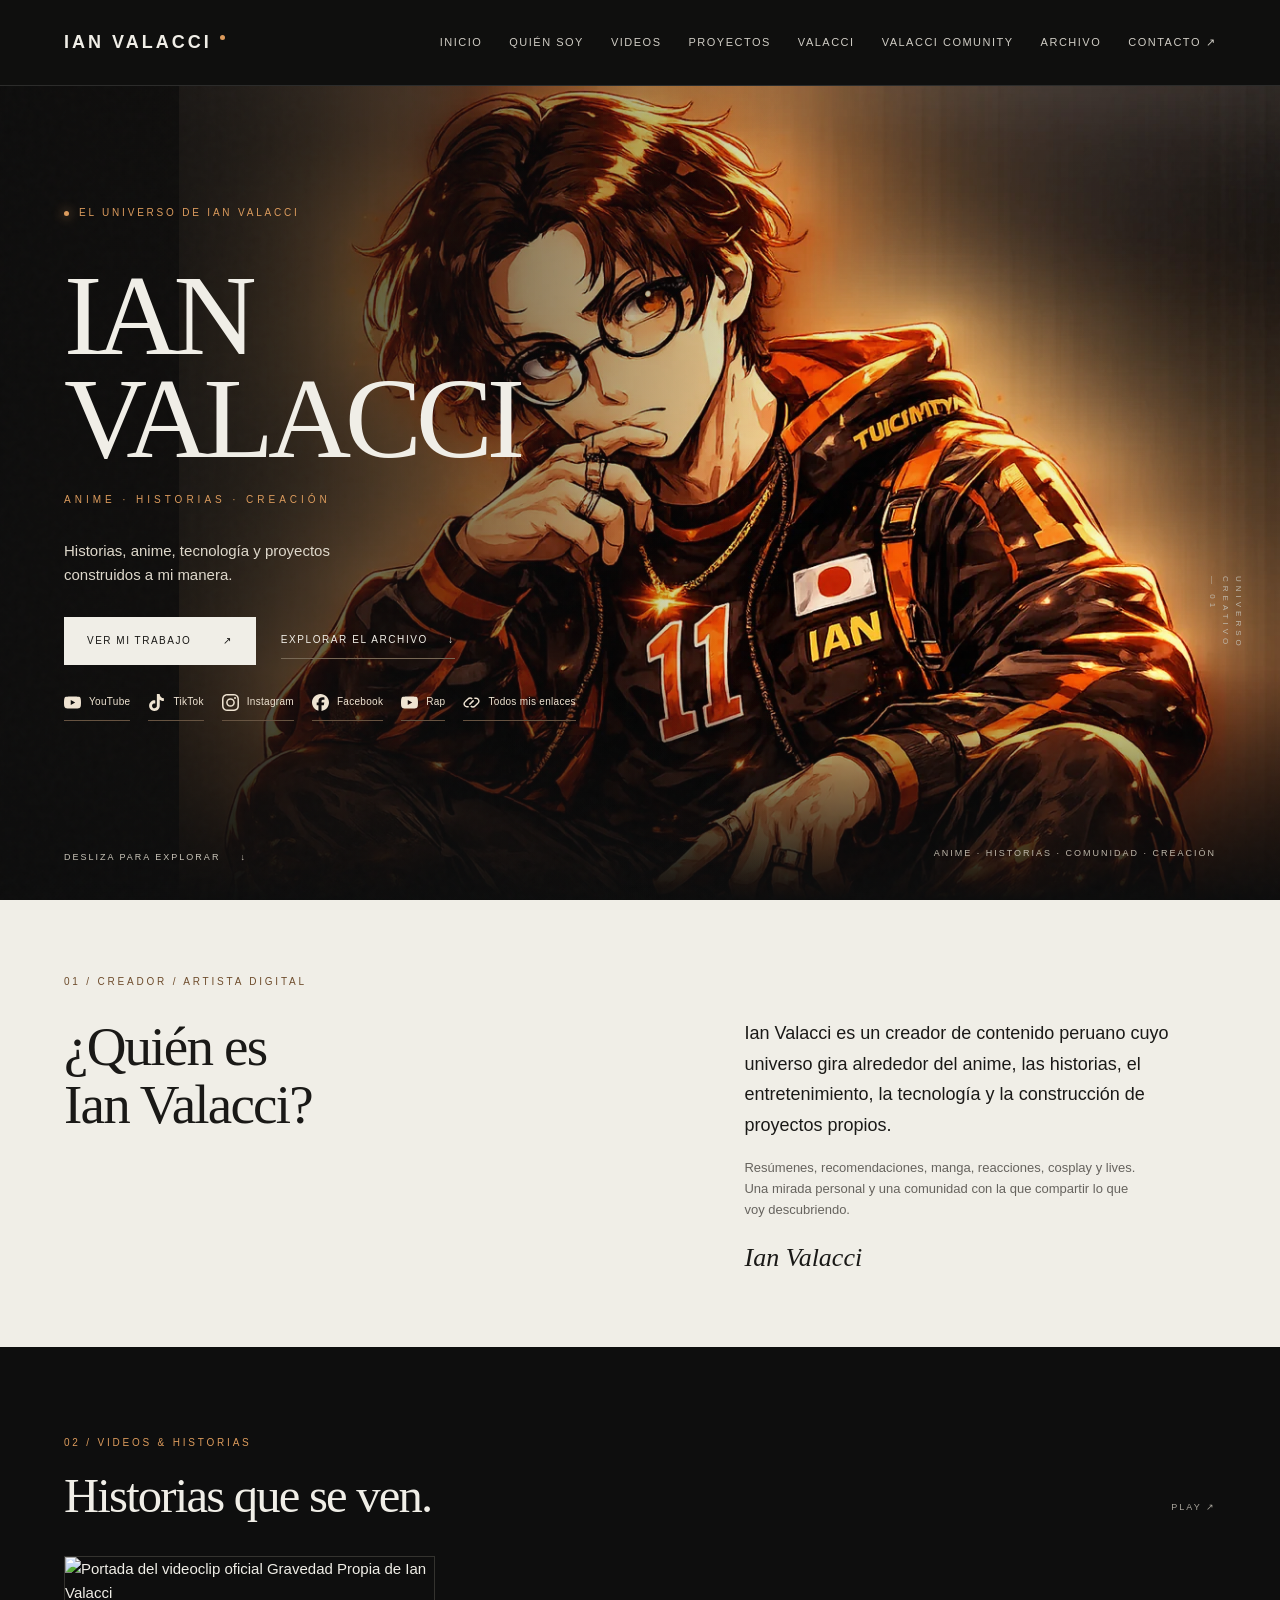
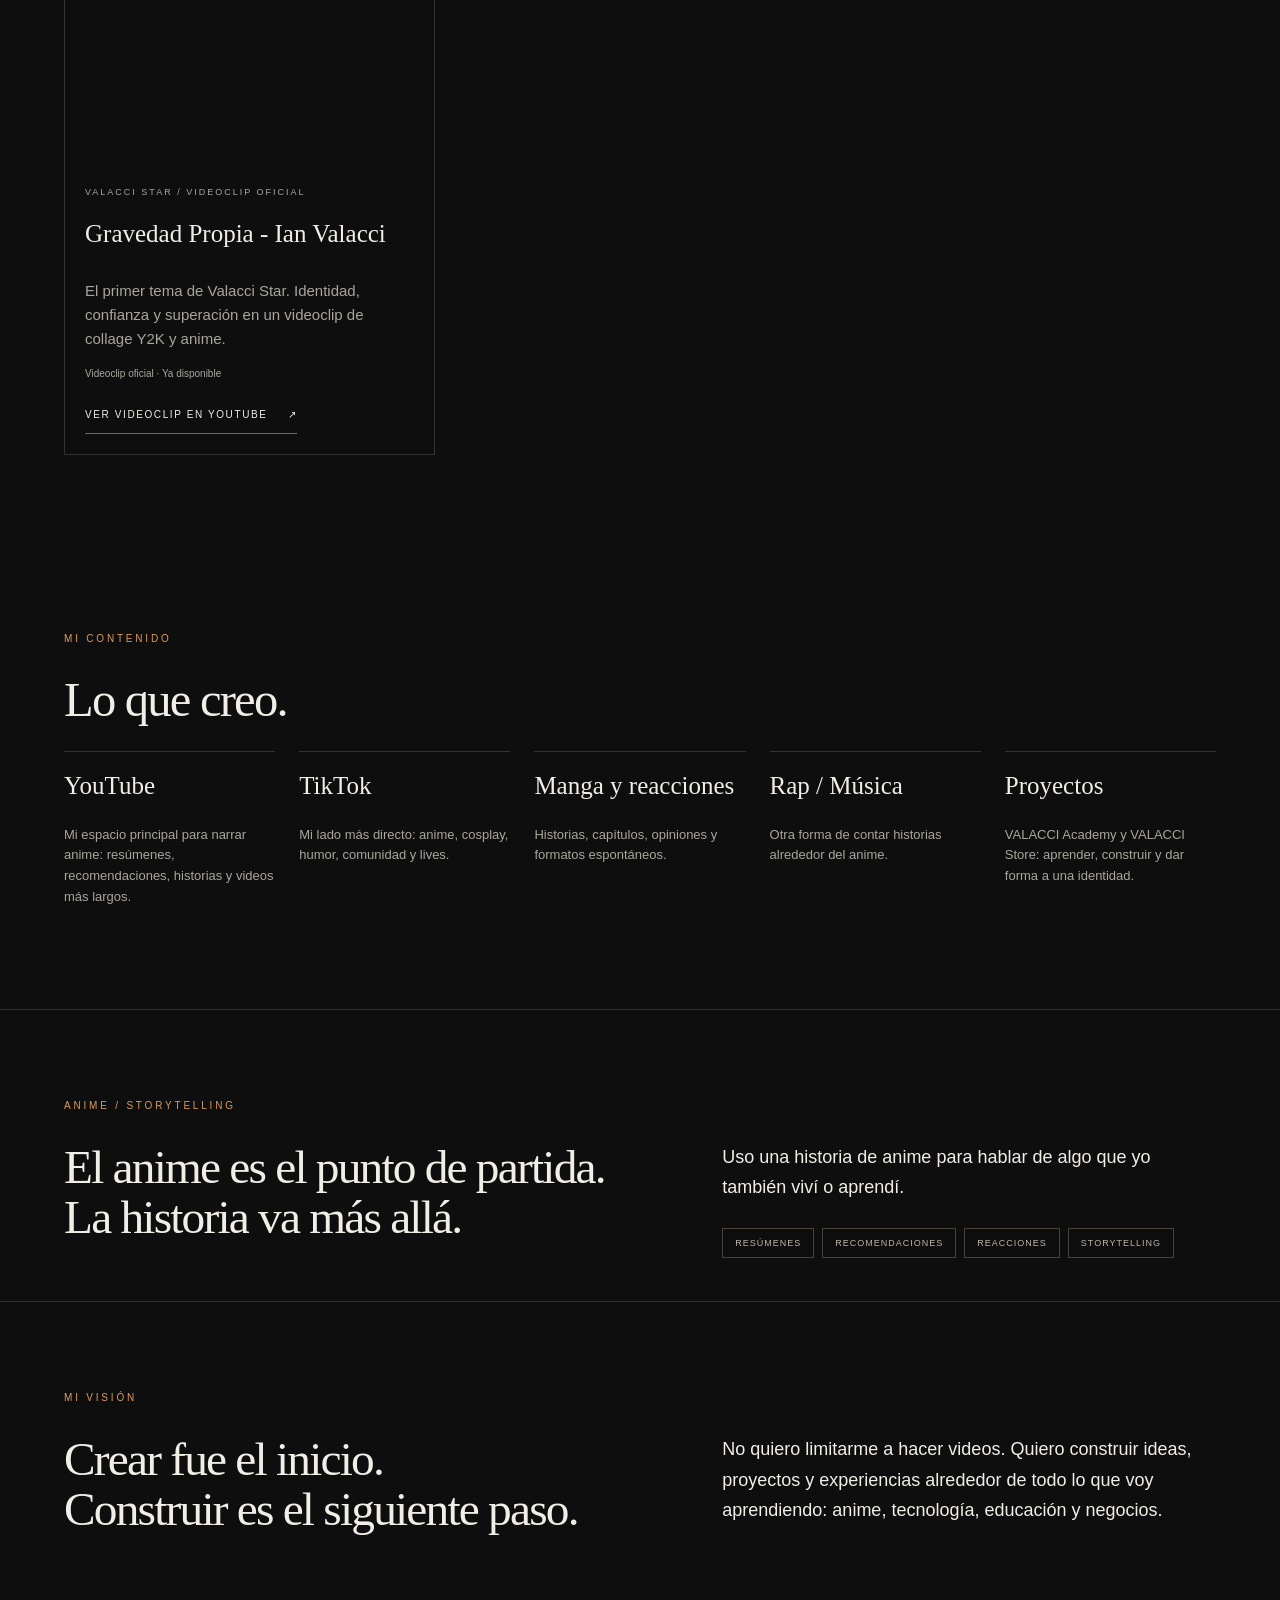
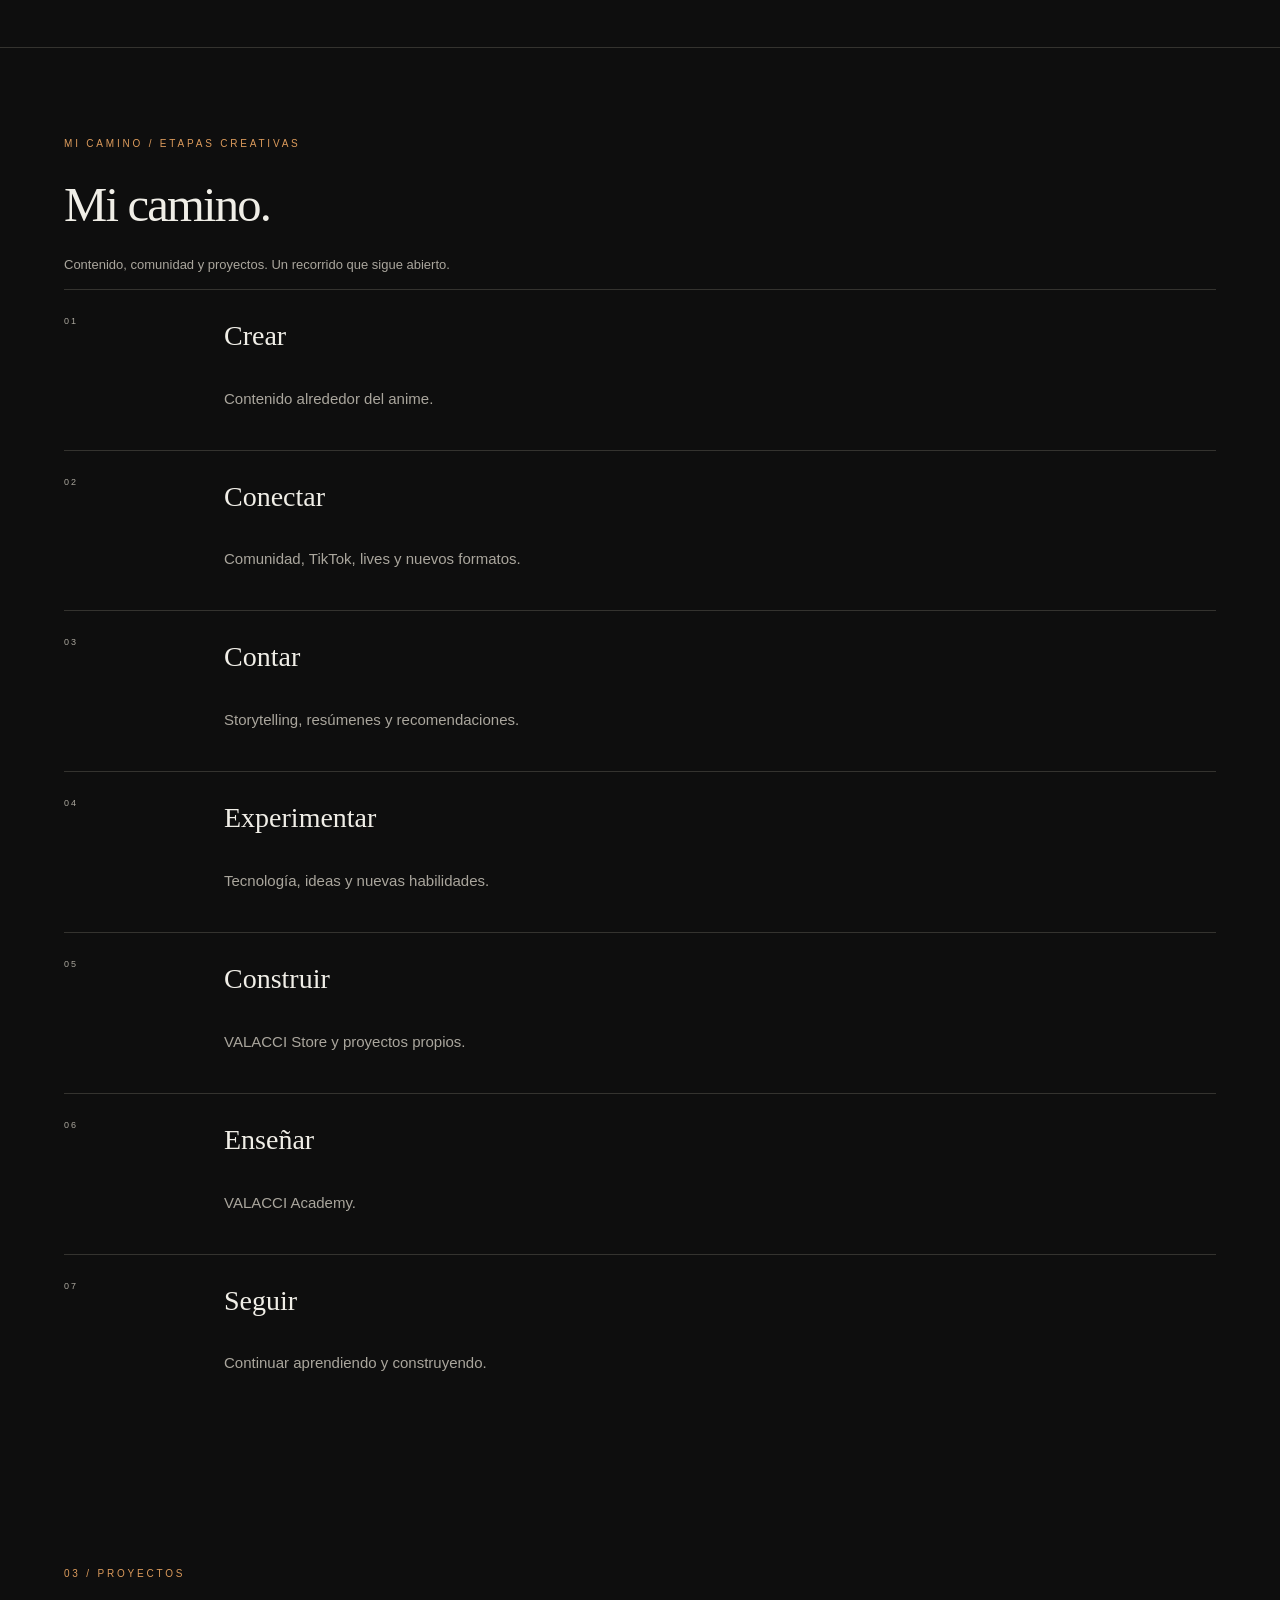
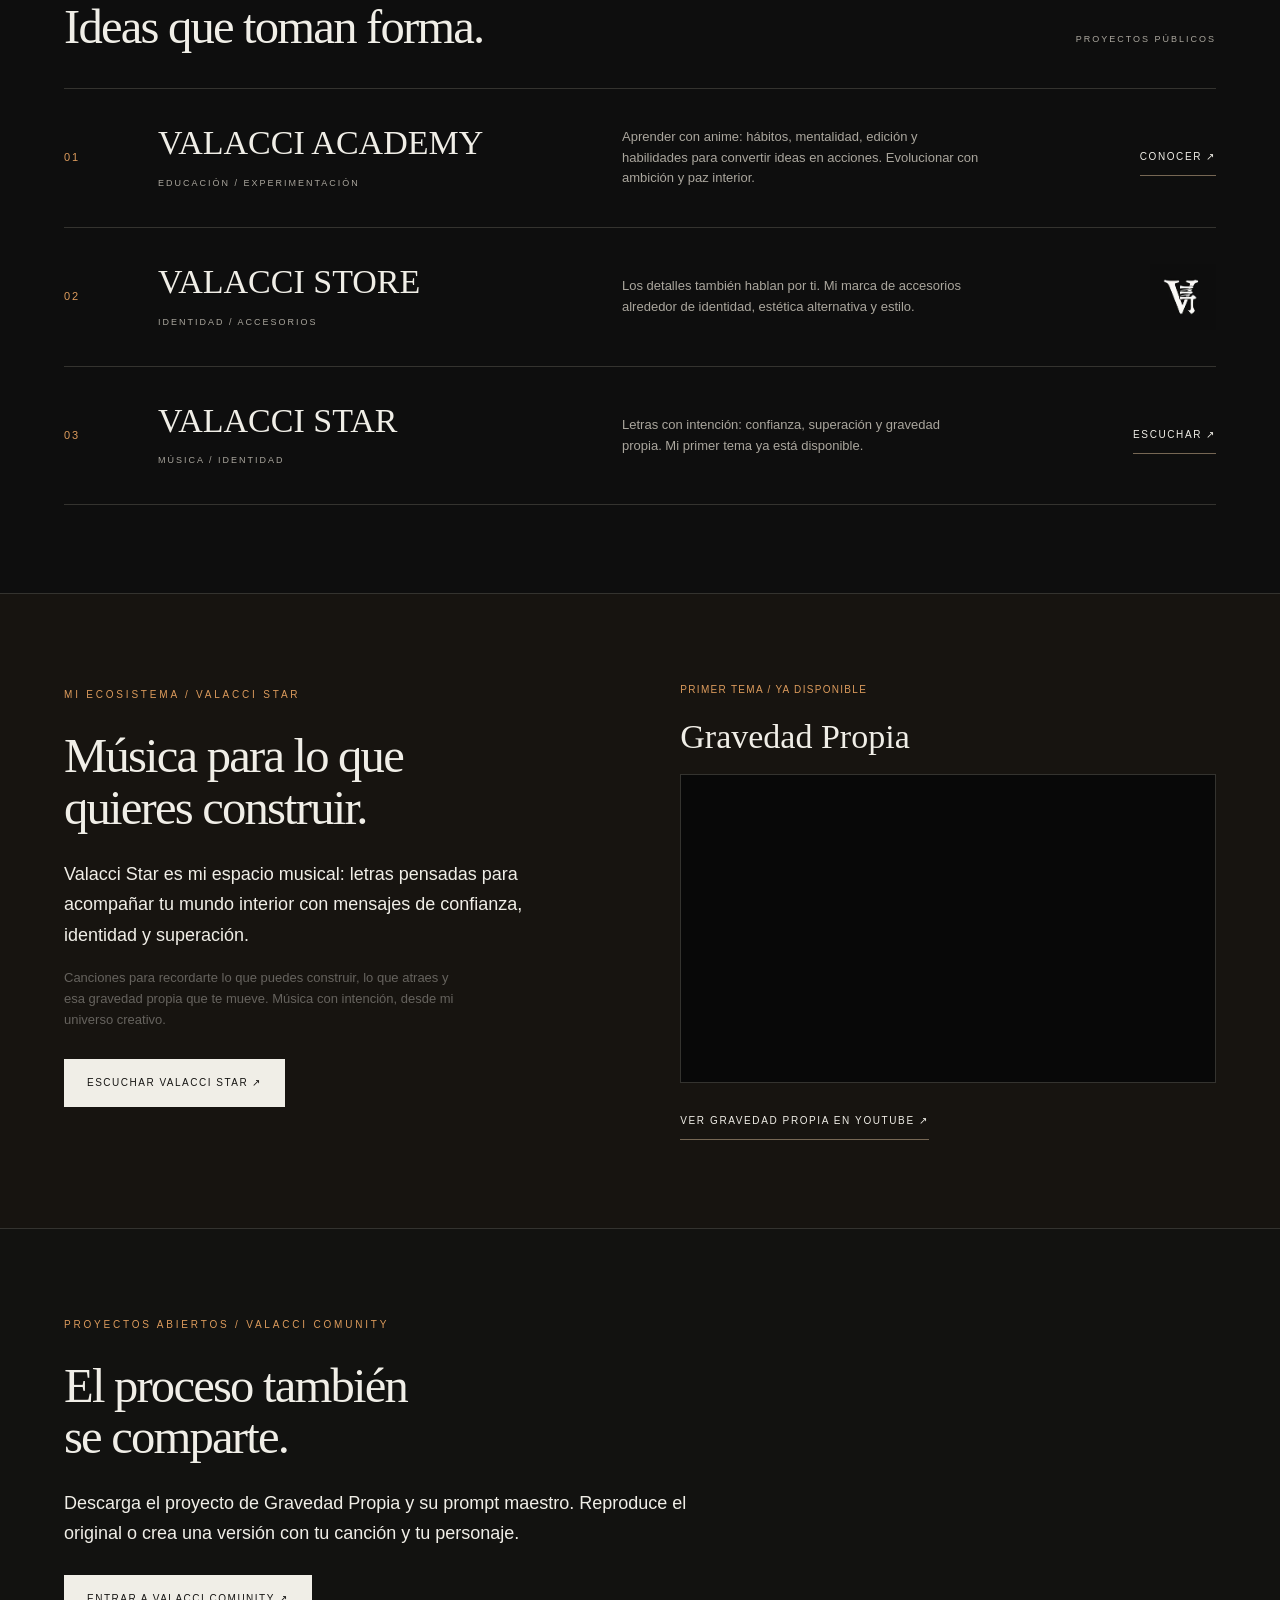
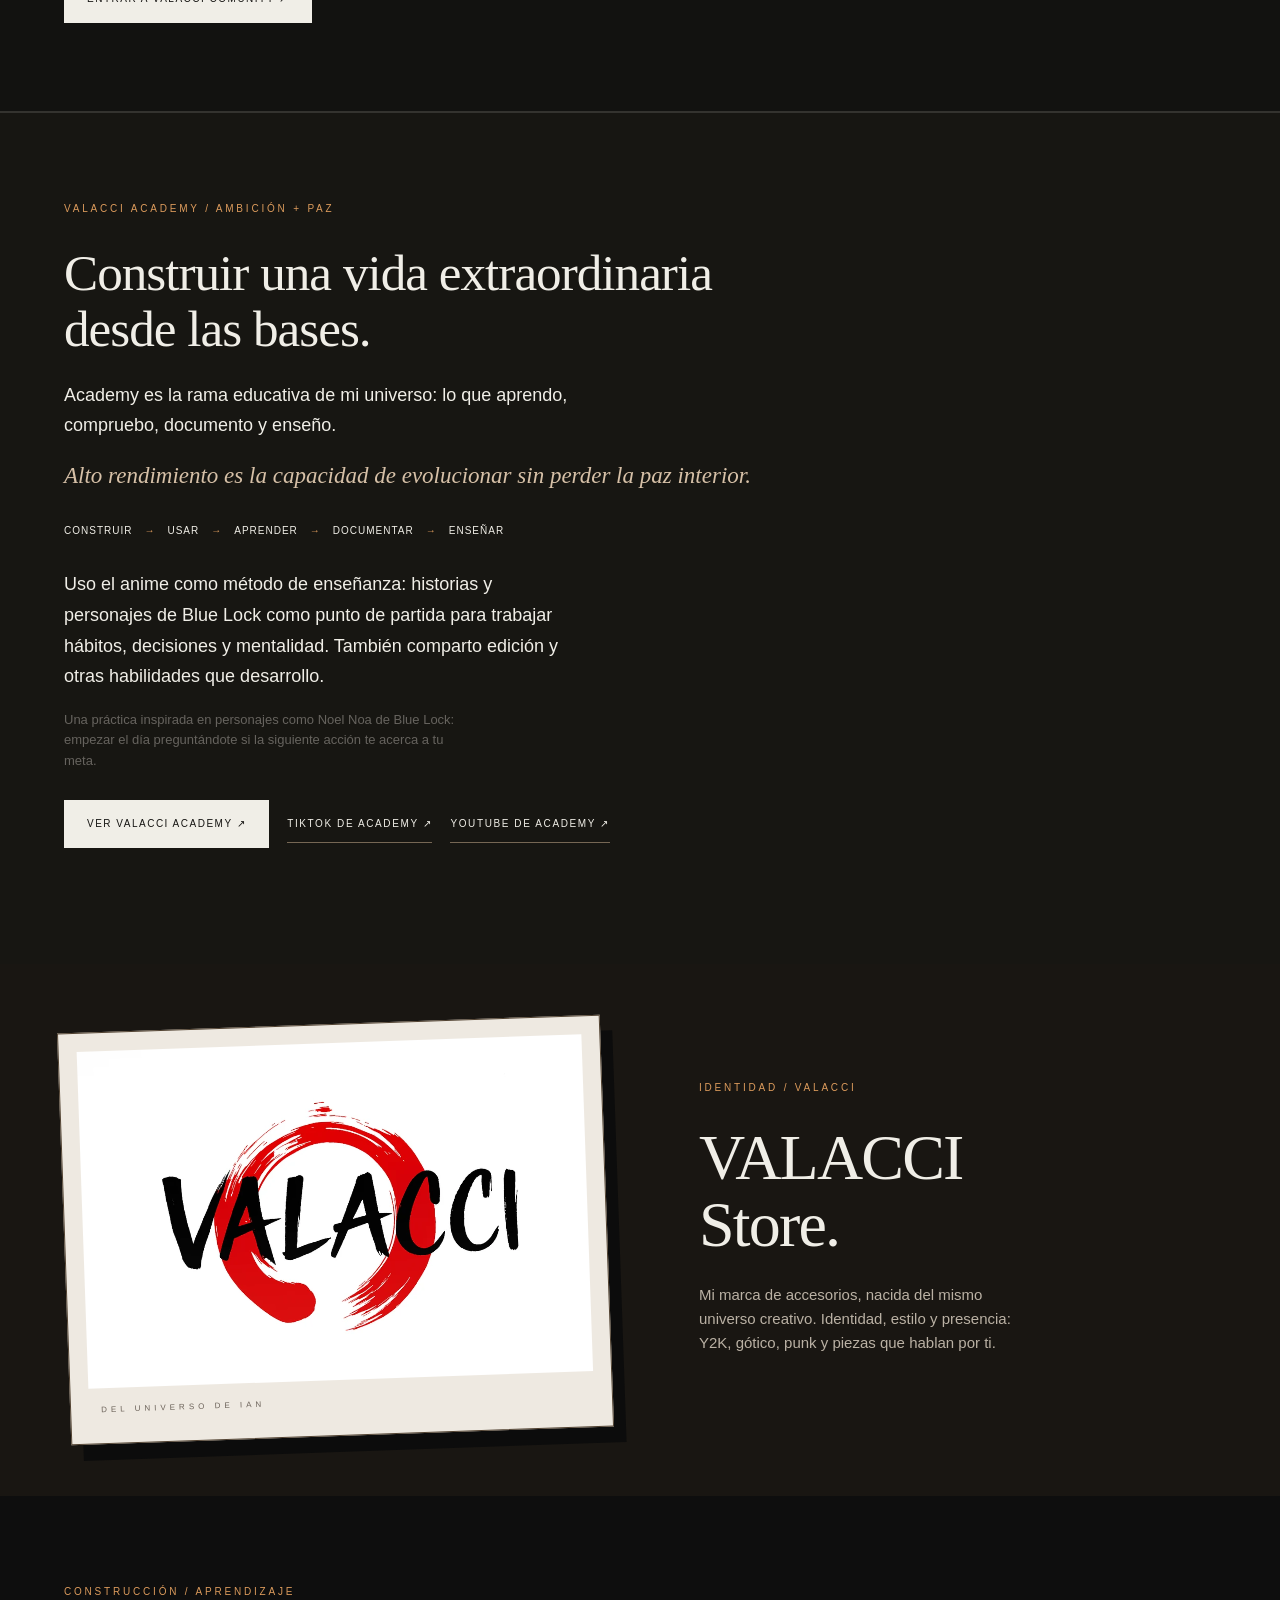
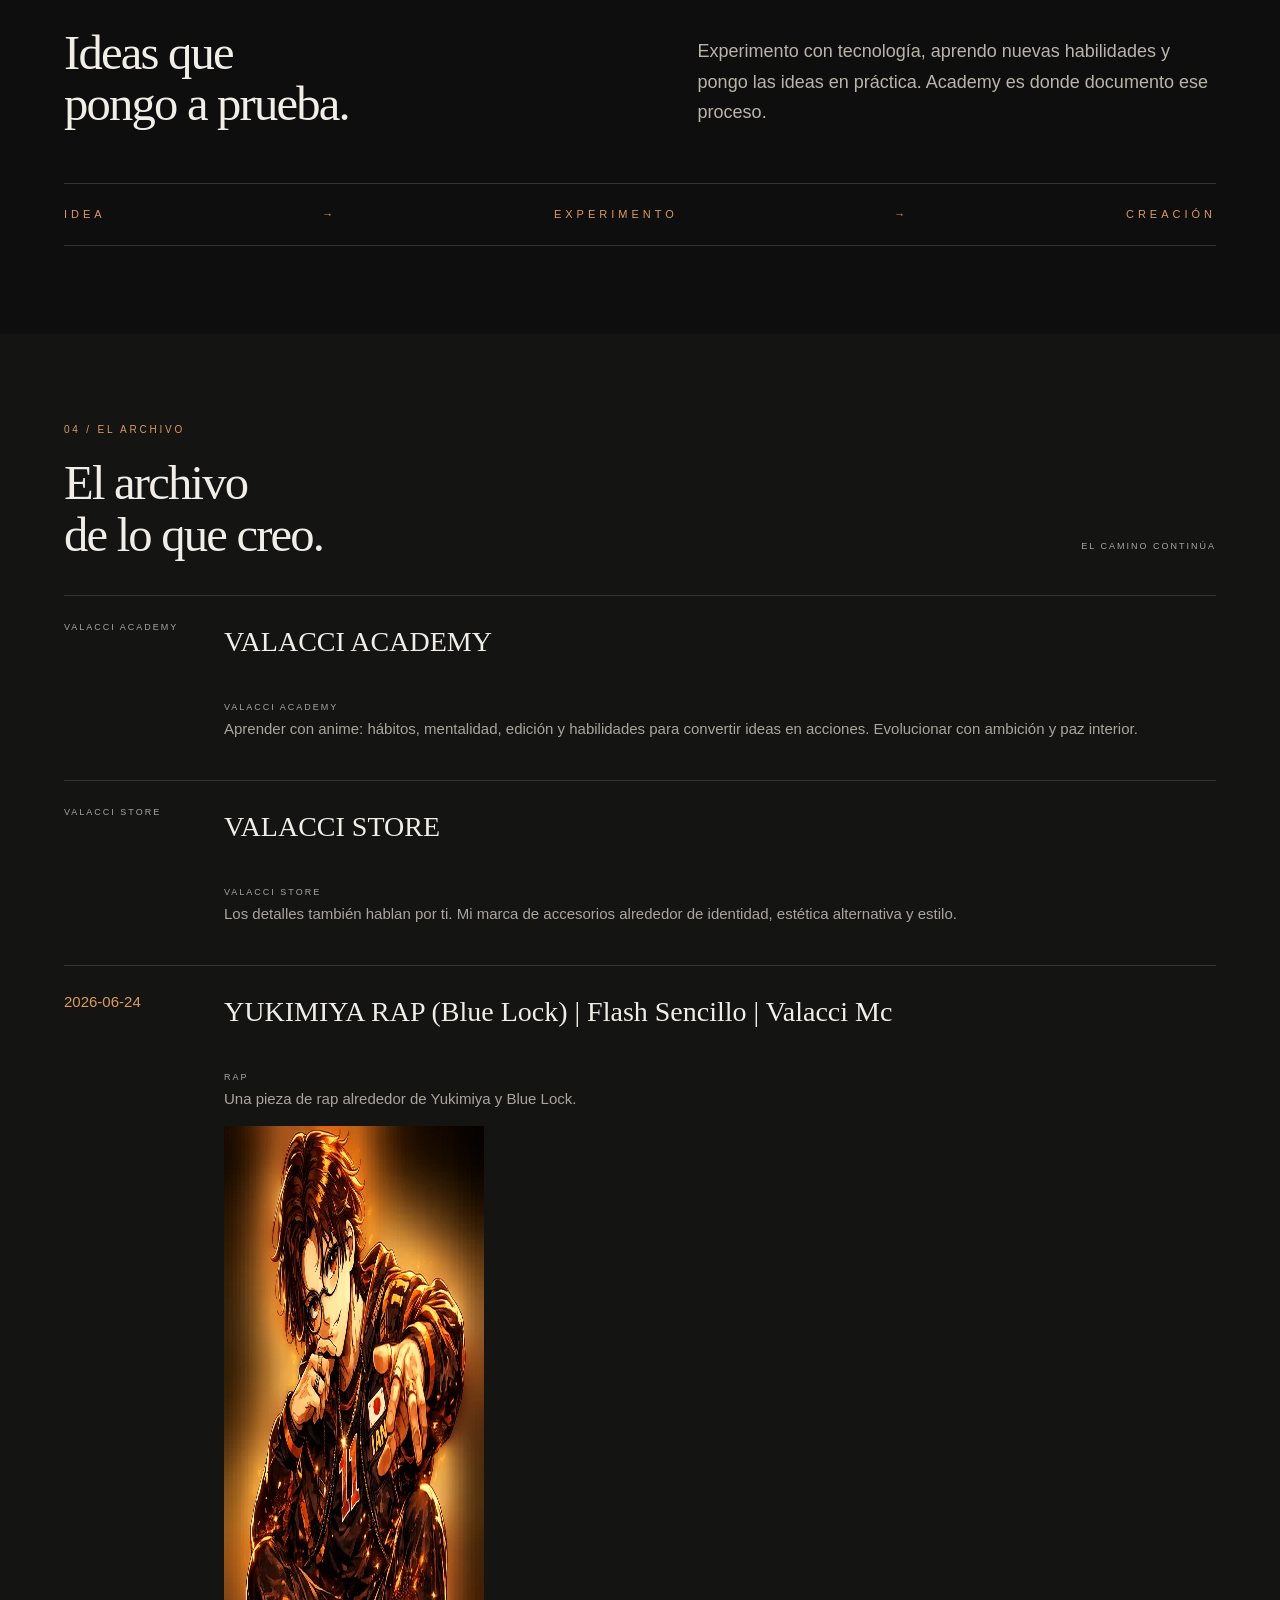
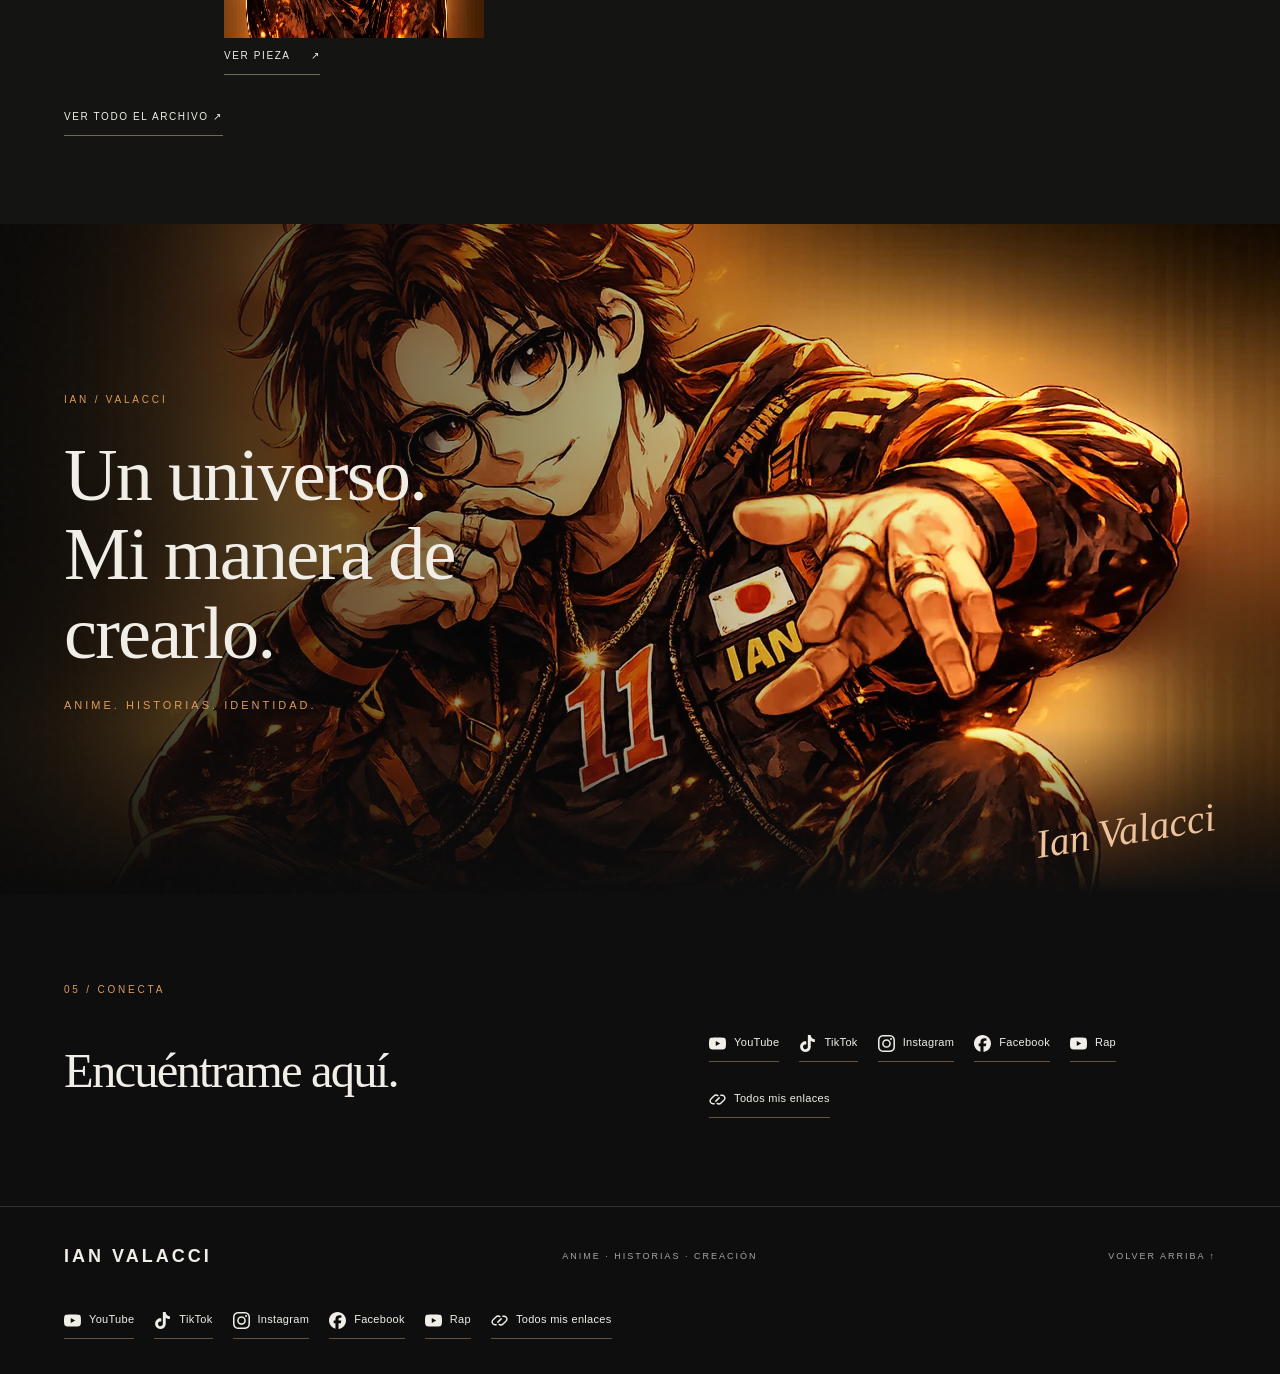
==== commit 68f978d5: "Destacar Gravedad Propia con portada y enlaces al videoclip oficial" ====
--- a/index.html
+++ b/index.html
@@ -57,7 +57,7 @@
 
 <section class="section videos" id="videos" aria-labelledby="videos-title">
 <div class="section-head"><div><p class="eyebrow">02 / Videos &amp; historias</p><h2 id="videos-title">Historias que se ven.</h2></div><span class="section-number" aria-hidden="true">PLAY ↗</span></div>
-<div class="video-grid"><article class="video-card"><img src="assets/ian-02-768.webp" alt="Ilustración editorial de Ian; enlace al rap de Yukimiya" loading="lazy" width="640" height="360"><div><span class="project-type">YouTube / música</span><h3>YUKIMIYA RAP (Blue Lock) | Flash Sencillo | Valacci Mc</h3><p>Una pieza de rap alrededor de Yukimiya y Blue Lock.</p><small>Imagen editorial de Ian</small><time class="video-date" datetime="2026-06-24">2026-06-24</time><a class="text-link" href="https://www.youtube.com/watch?v=RjNCg-jnmac" target="_blank" rel="noopener noreferrer">Ver video <span aria-hidden="true">↗</span></a></div></article></div>
+<div class="video-grid"><article class="video-card video-card--release"><a href="https://www.youtube.com/watch?v=7OoI9MIRkBc" target="_blank" rel="noopener noreferrer" aria-label="Ver Gravedad Propia, videoclip oficial de Ian Valacci en YouTube"><img src="https://i.ytimg.com/vi/7OoI9MIRkBc/hqdefault.jpg" alt="Portada del videoclip oficial Gravedad Propia de Ian Valacci" loading="lazy" width="480" height="360"></a><div><span class="project-type">Valacci Star / Videoclip oficial</span><h3><a href="https://www.youtube.com/watch?v=7OoI9MIRkBc" target="_blank" rel="noopener noreferrer">Gravedad Propia - Ian Valacci</a></h3><p>El primer tema de Valacci Star. Identidad, confianza y superación en un videoclip de collage Y2K y anime.</p><small>Videoclip oficial · Ya disponible</small><a class="text-link" href="https://www.youtube.com/watch?v=7OoI9MIRkBc" target="_blank" rel="noopener noreferrer">Ver videoclip en YouTube <span aria-hidden="true">↗</span></a></div></article></div>
 </section>
 
 <section class="section create" aria-labelledby="create-title"><p class="eyebrow">Mi contenido</p><h2 id="create-title">Lo que creo.</h2><div class="creation-grid"><article><h3>YouTube</h3><p>Mi espacio principal para narrar anime: resúmenes, recomendaciones, historias y videos más largos.</p></article><article><h3>TikTok</h3><p>Mi lado más directo: anime, cosplay, humor, comunidad y lives.</p></article><article><h3>Manga y reacciones</h3><p>Historias, capítulos, opiniones y formatos espontáneos.</p></article><article><h3>Rap / Música</h3><p>Otra forma de contar historias alrededor del anime.</p></article><article><h3>Proyectos</h3><p>VALACCI Academy y VALACCI Store: aprender, construir y dar forma a una identidad.</p></article></div></section>
--- a/assets/community.css
+++ b/assets/community.css
@@ -1,3 +1,4 @@
 .community-hero{padding:70px 5% 55px;border-bottom:1px solid var(--line)}.community-hero .eyebrow{margin-bottom:24px}.community-heading{font:400 clamp(44px,7vw,96px)/.98 var(--serif);letter-spacing:-3px;margin:0 0 30px}.community-deck{max-width:640px;font-size:17px;color:var(--muted)}.community-masthead{display:flex;justify-content:space-between;align-items:flex-end;gap:28px}.issue-mark{font-size:11px;letter-spacing:2px;text-transform:uppercase;color:var(--amber);border-left:1px solid var(--line);padding-left:28px;white-space:nowrap}.community-post{padding:55px 5% 80px}.post-intro{display:grid;grid-template-columns:1.15fr 1fr;gap:6%;align-items:center}.post-image{border:1px solid #7a7266;padding:9px;background:#d3cfc4;transform:rotate(-2deg);margin:12px 0 28px;box-shadow:8px 12px 0 #22221f}.post-image img{width:100%;aspect-ratio:16/9;object-fit:cover}.post-copy h2{font-size:clamp(34px,4vw,56px)}.post-copy .lead{font-size:17px}.post-meta{display:flex;flex-wrap:wrap;gap:10px 20px;font-size:10px;text-transform:uppercase;letter-spacing:1.3px;color:var(--amber);margin:0 0 20px}.community-actions{display:flex;flex-wrap:wrap;align-items:center;gap:18px;margin:28px 0}.community-actions button{cursor:pointer}.community-actions .button{font-size:10px}.project-facts{display:flex;flex-wrap:wrap;gap:12px 24px;margin:20px 0;color:var(--muted);font-size:12px}.community-guide{display:grid;grid-template-columns:repeat(3,1fr);gap:30px;margin:60px 0}.community-guide section{padding-top:24px;border-top:1px solid var(--line)}.step-number{color:var(--amber);font:italic 24px var(--serif)}.community-guide h3{font:400 27px var(--serif);margin:17px 0}.community-guide p{font-size:14px;color:var(--muted)}.prompt-area{padding:35px;border:1px solid var(--line);background:#151513}.prompt-area h3{font:400 31px var(--serif)}.prompt-area p{max-width:750px;color:var(--muted);font-size:14px}.prompt-area details{margin:25px 0 0}.prompt-area summary{cursor:pointer;color:var(--amber);font-size:13px;padding:12px 0}.prompt-area textarea{width:100%;min-height:440px;max-height:70vh;resize:vertical;background:#0c0c0b;color:#e5e2d9;border:1px solid #676357;padding:20px;font:13px/1.7 Consolas,monospace;tab-size:2}.prompt-area textarea:focus-visible{outline:2px solid var(--amber);outline-offset:3px}.copy-status{min-height:25px;color:var(--amber)!important}.community-note{font-size:12px;color:var(--muted);margin:28px 0 0;max-width:800px}.community-note a{text-decoration:underline}.community-link-home{margin:35px 0 0;padding:24px 0;border-top:1px solid var(--line)}.community-link-home p{color:var(--muted);max-width:620px}@media(min-width:701px) and (max-width:1150px){.header nav{gap:12px}.header nav a{font-size:9px;letter-spacing:.7px}.header .wordmark{font-size:14px;letter-spacing:1.5px}}@media(max-width:800px){.post-intro{grid-template-columns:1fr;gap:20px}.community-guide{grid-template-columns:1fr;gap:15px;margin:40px 0}.community-masthead{display:block}.issue-mark{border-left:0;padding:0;margin-top:20px}.community-heading{letter-spacing:-1.5px}.community-hero,.community-post{padding-left:6%;padding-right:6%}.prompt-area{padding:24px 18px}.community-actions{align-items:stretch;flex-direction:column}.community-actions .button{justify-content:center}.prompt-area textarea{min-height:380px}}
 .valacci-star{background:#171410;border-top:1px solid var(--line);border-bottom:1px solid var(--line)}.star-grid{display:grid;grid-template-columns:1fr 1fr;gap:7%;align-items:center}.star-song-title{font:400 34px var(--serif);margin-bottom:18px}.star-video{aspect-ratio:16/9;background:#080808;margin-bottom:20px;border:1px solid var(--line)}.star-video iframe{width:100%;height:100%;border:0}.community-home{border-bottom:1px solid var(--line);background:#121210}.community-home .lead{max-width:680px;margin-bottom:26px}@media(max-width:800px){.star-grid{grid-template-columns:1fr;gap:30px}}
 .post-image img{height:auto}
+.video-card--release>a{display:block}.video-card--release>a img{width:100%;height:auto;aspect-ratio:16/9;object-fit:cover}.video-card--release h3 a:hover{color:var(--amber)}
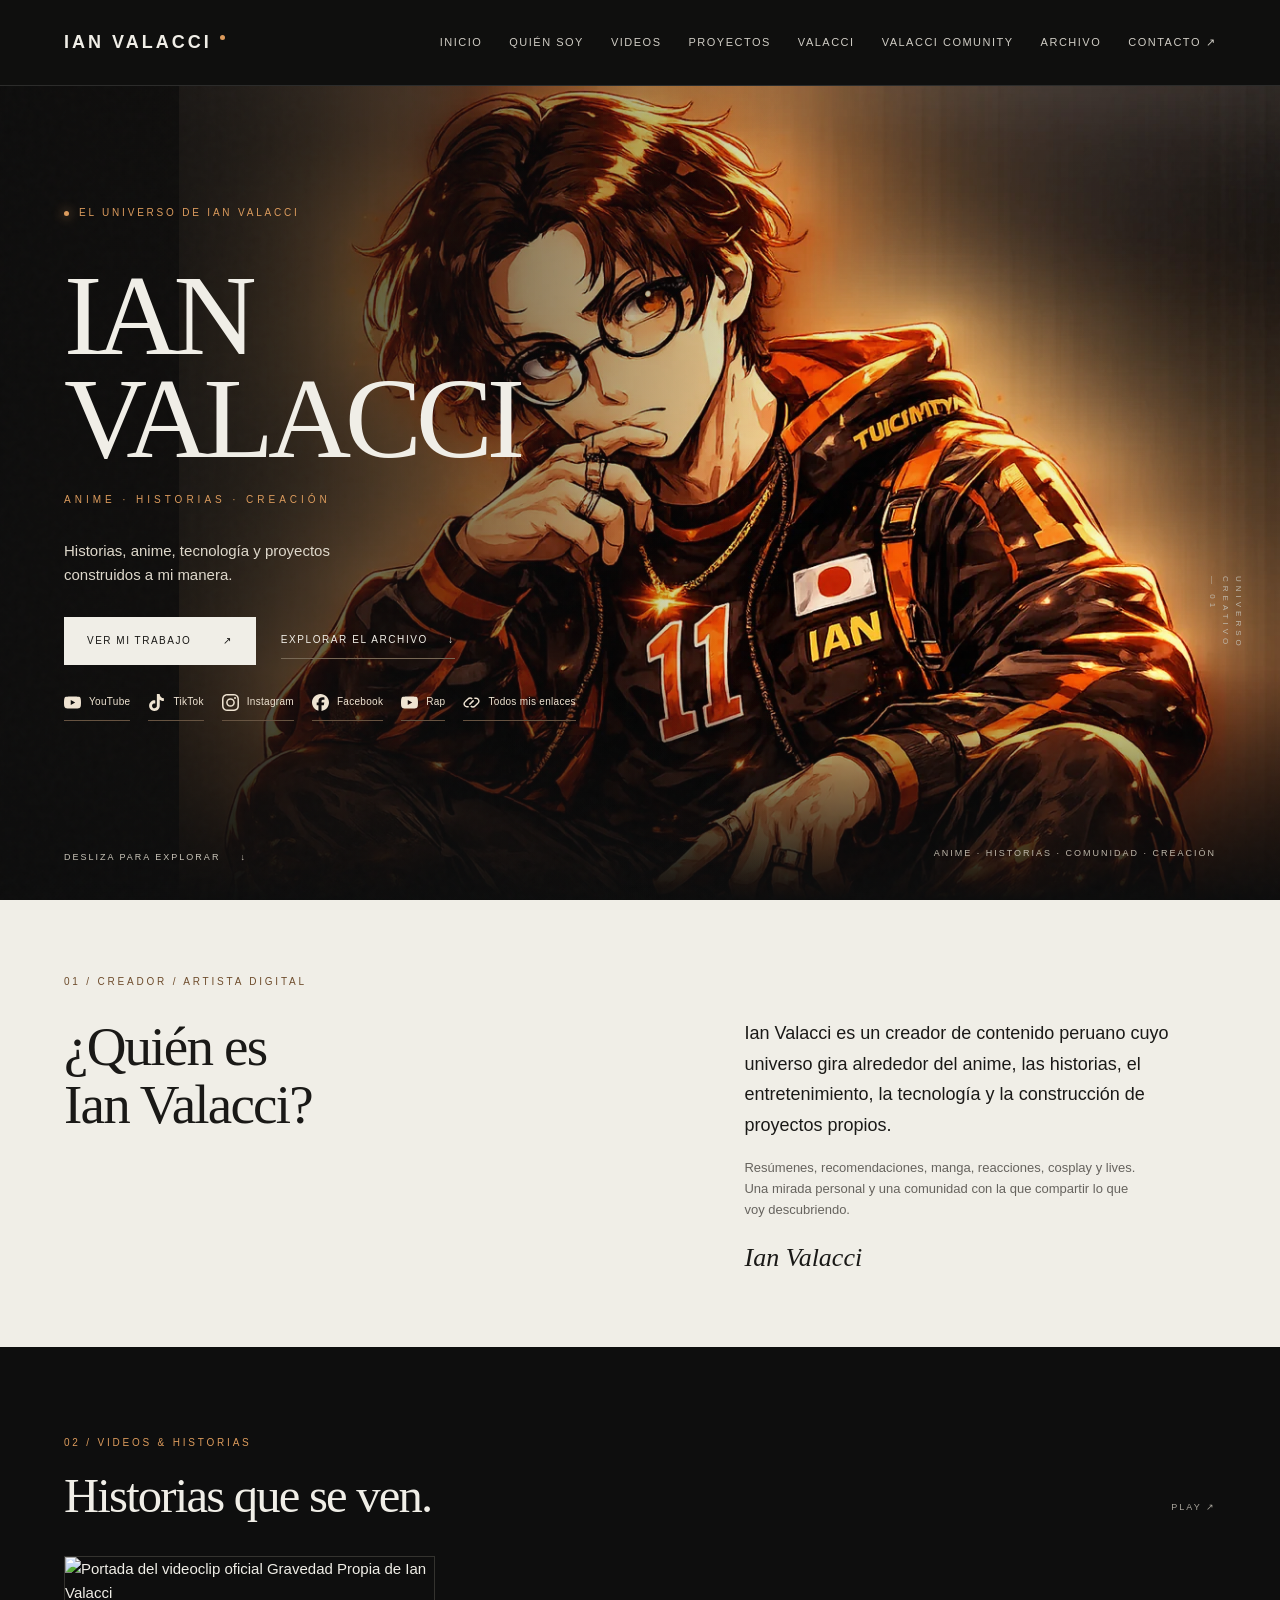
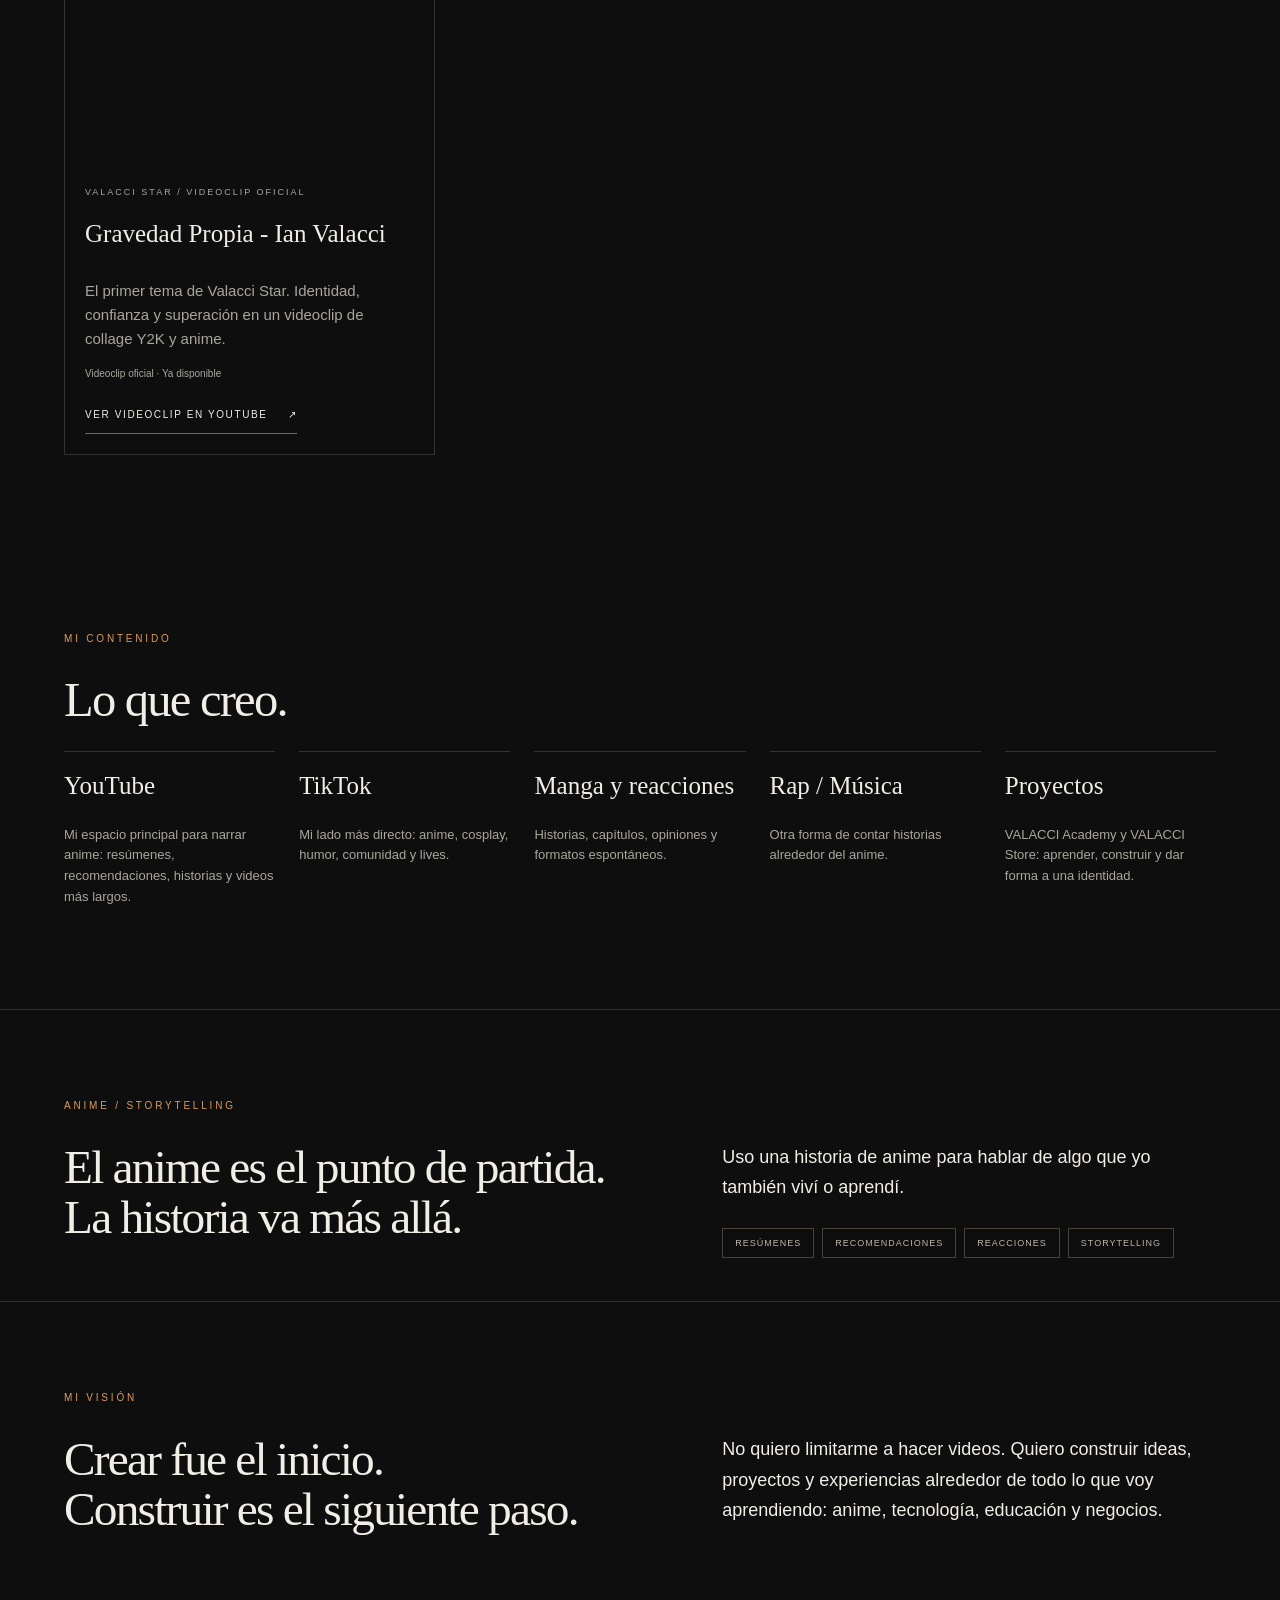
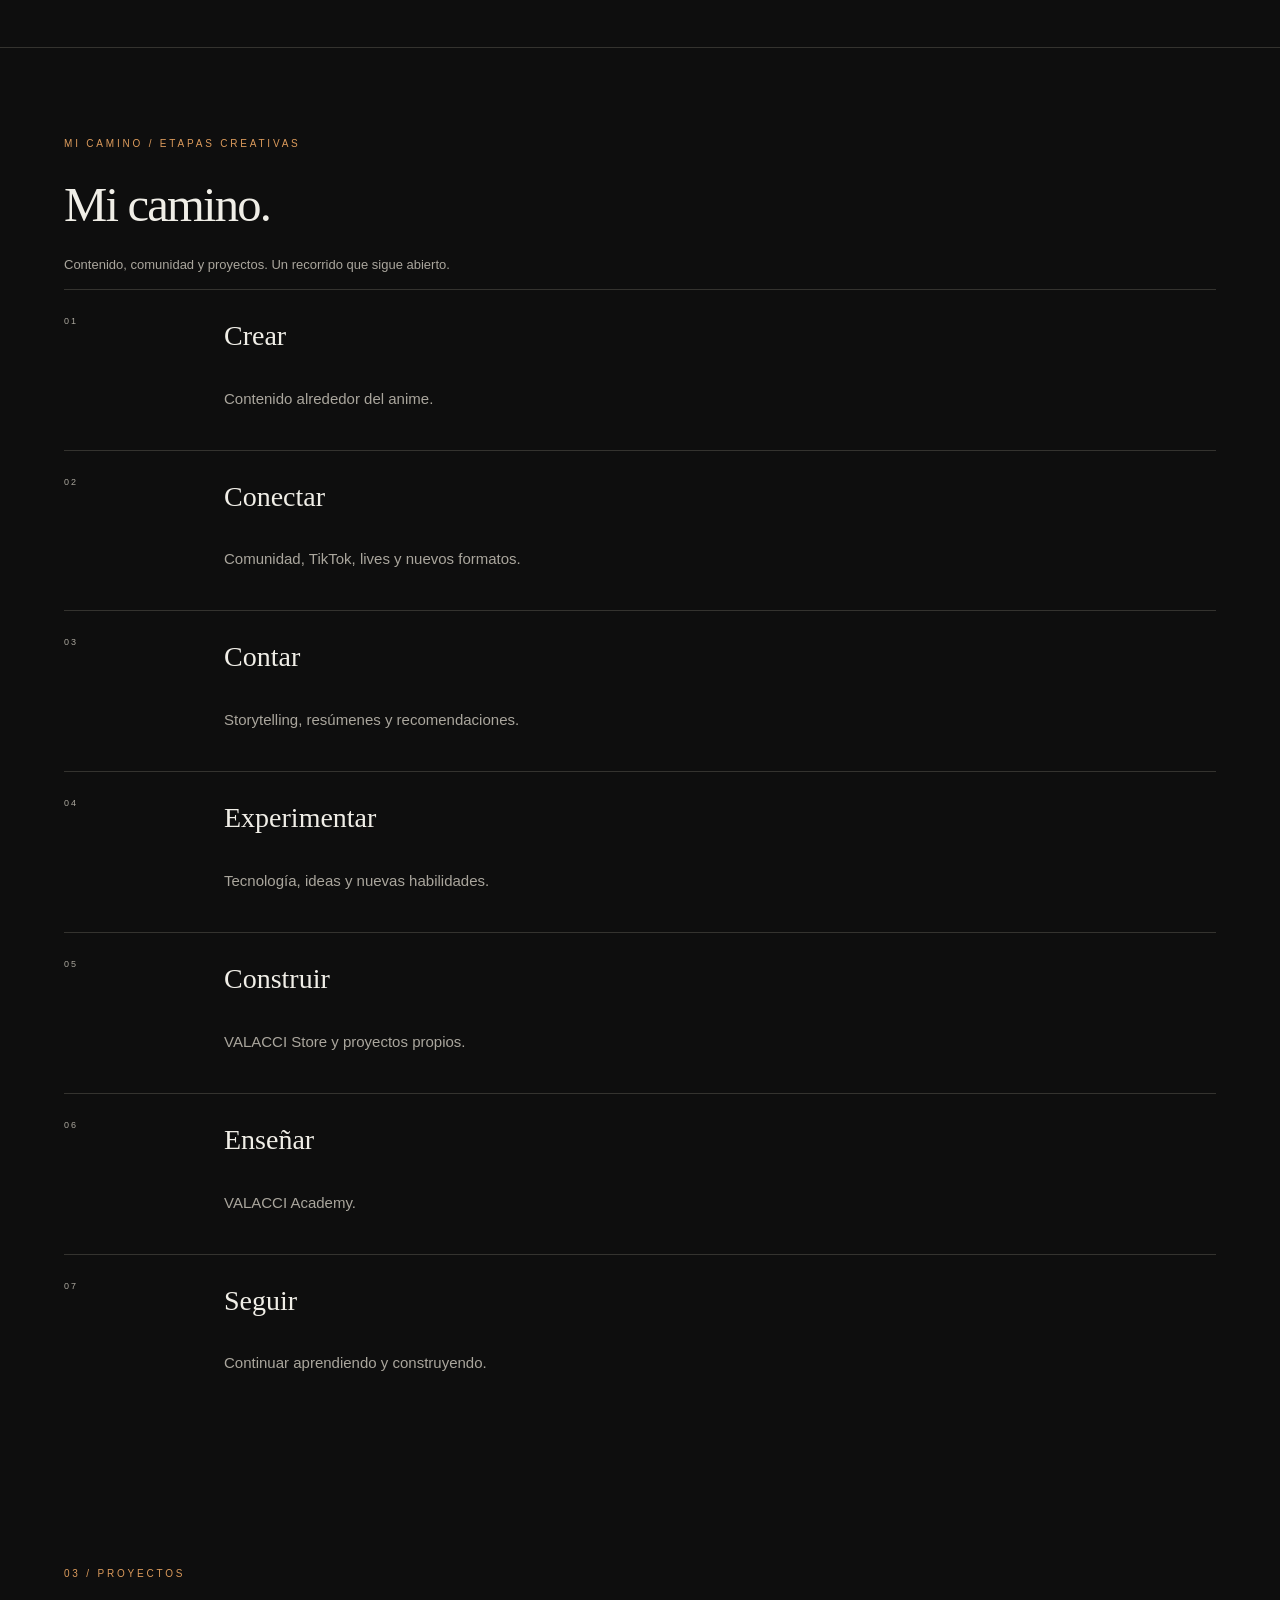
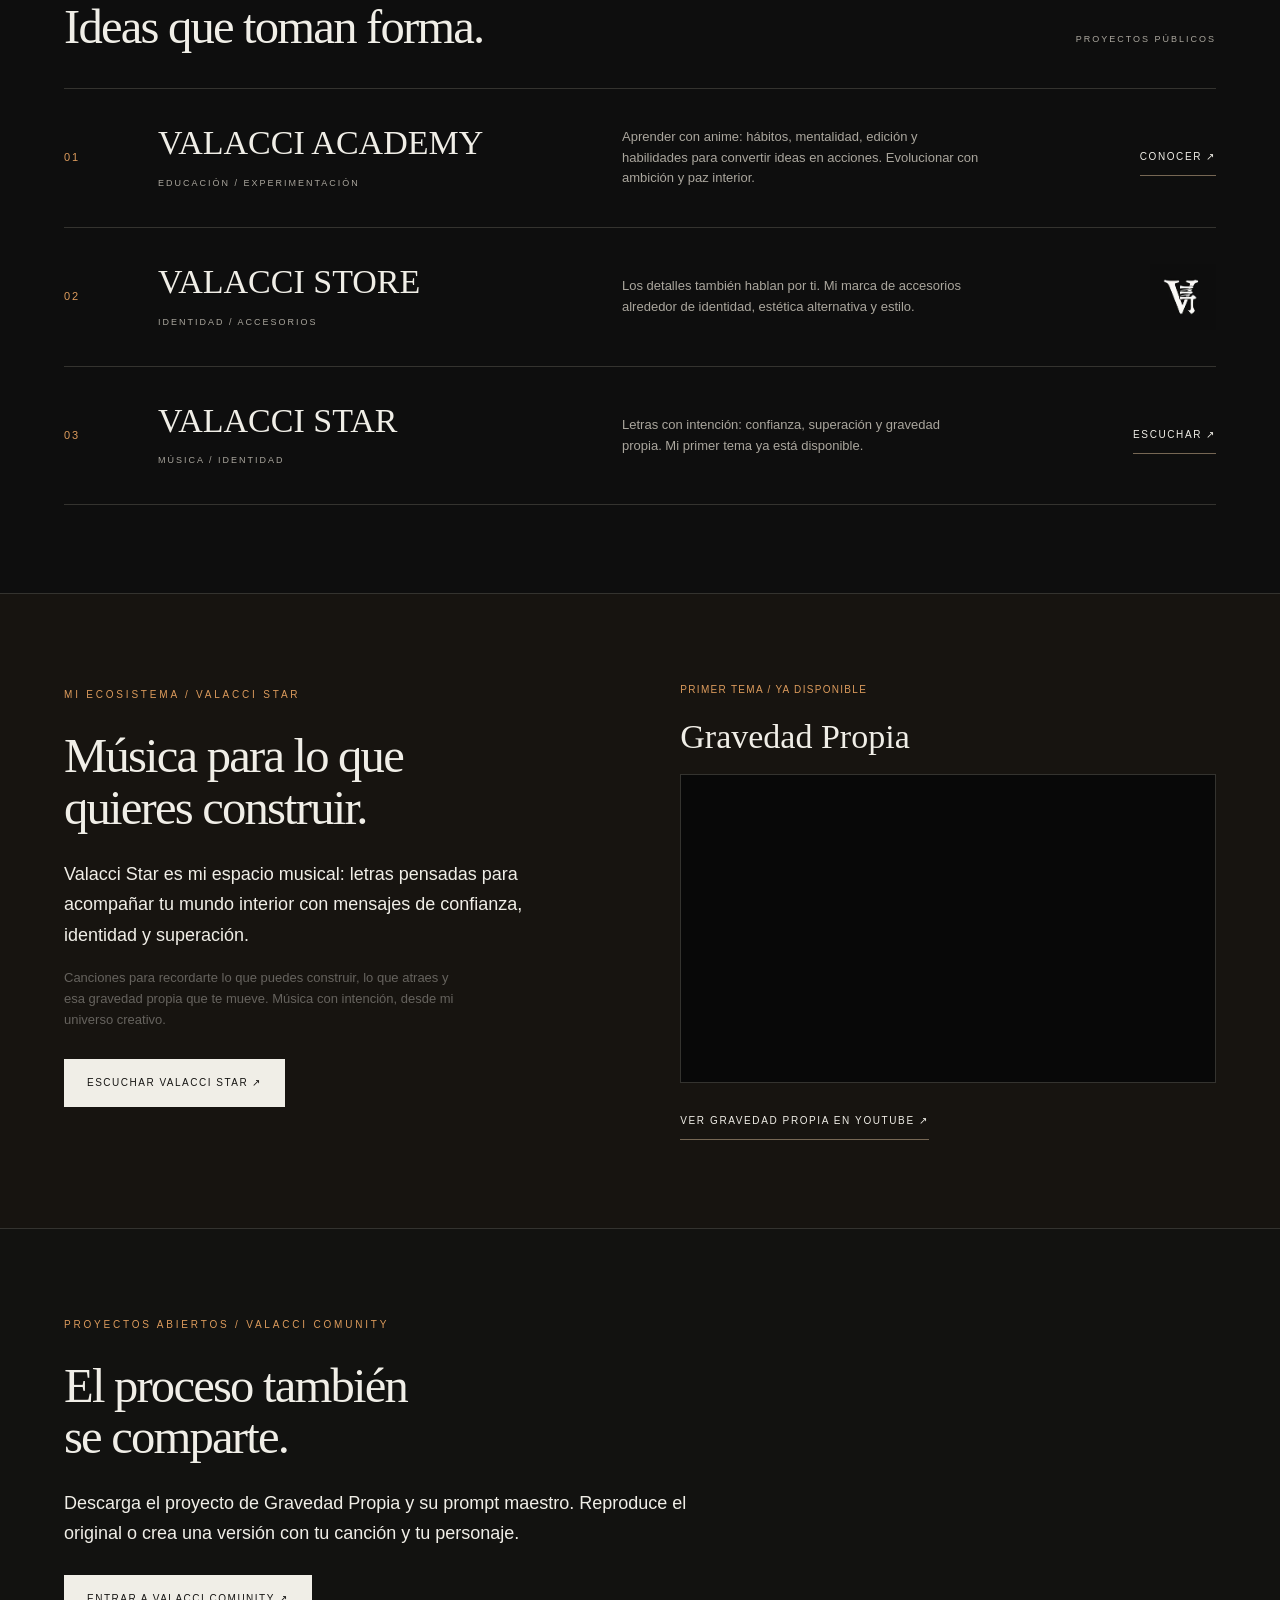
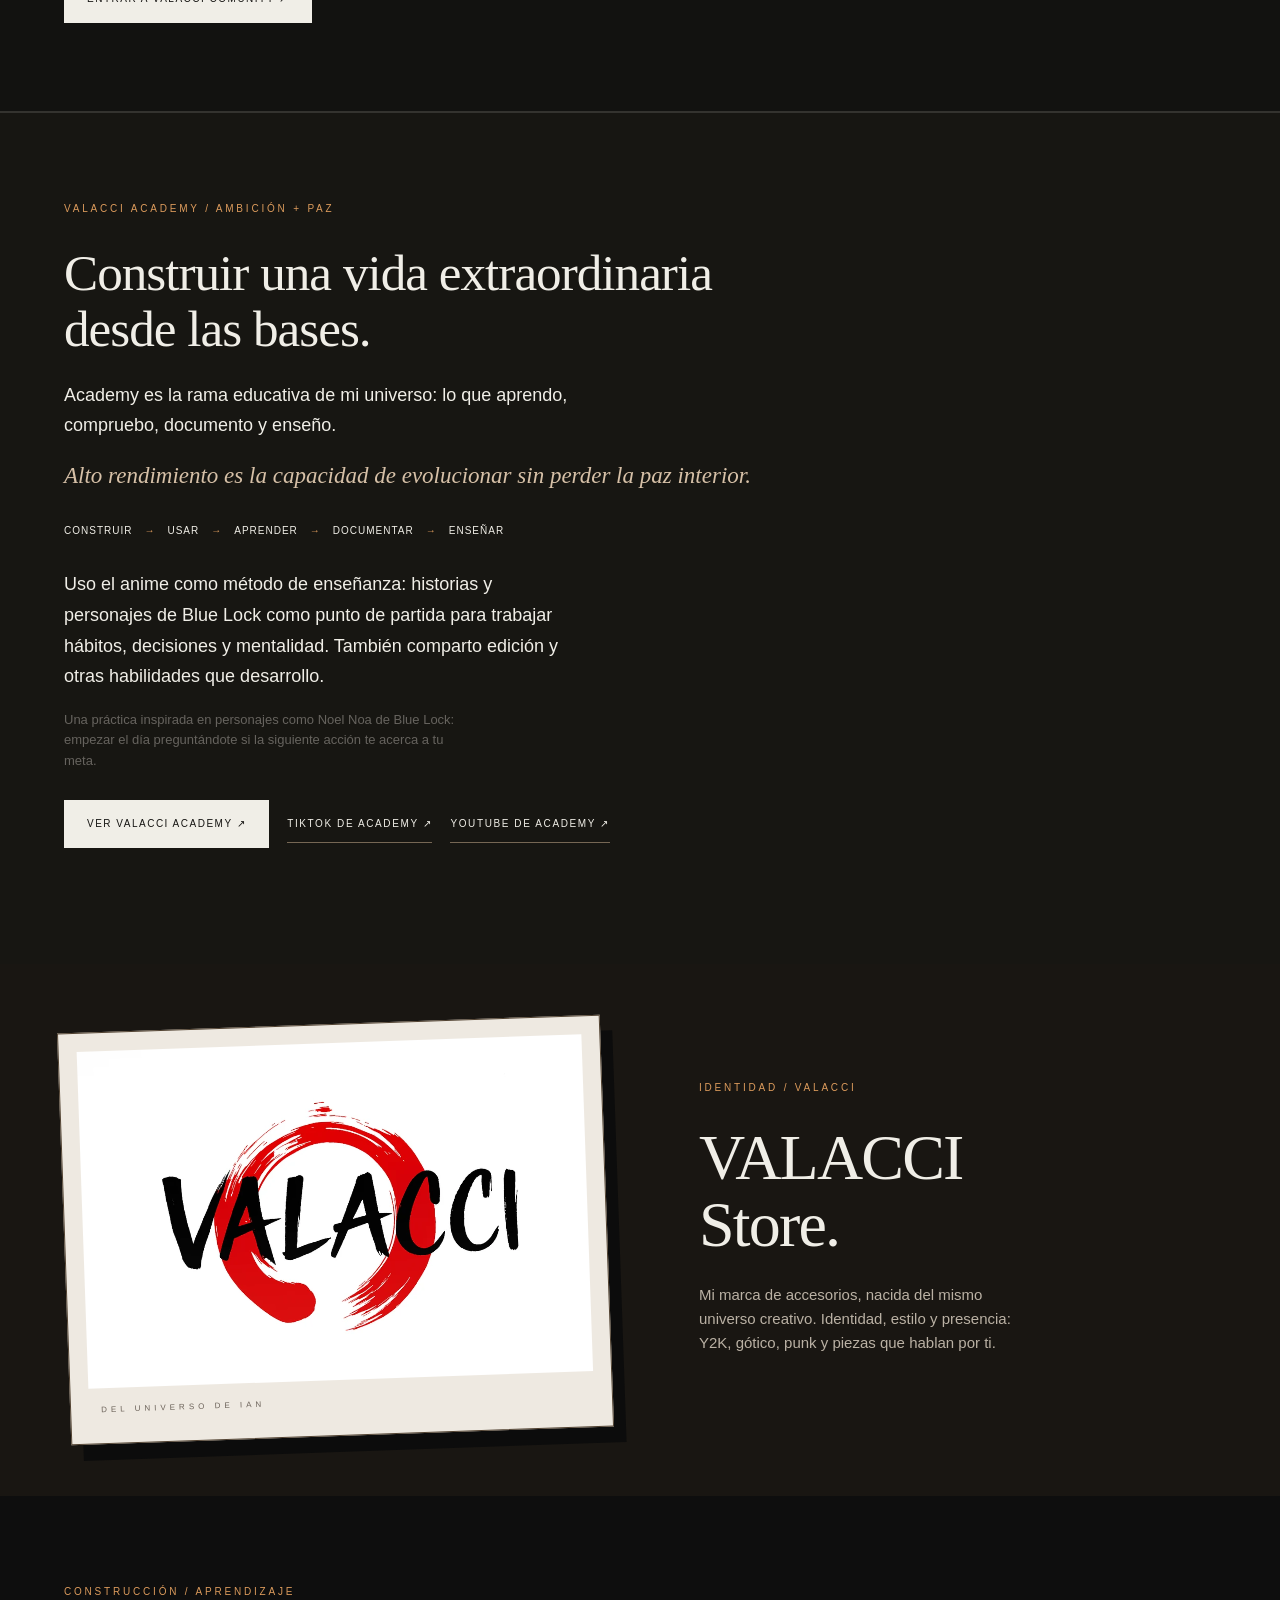
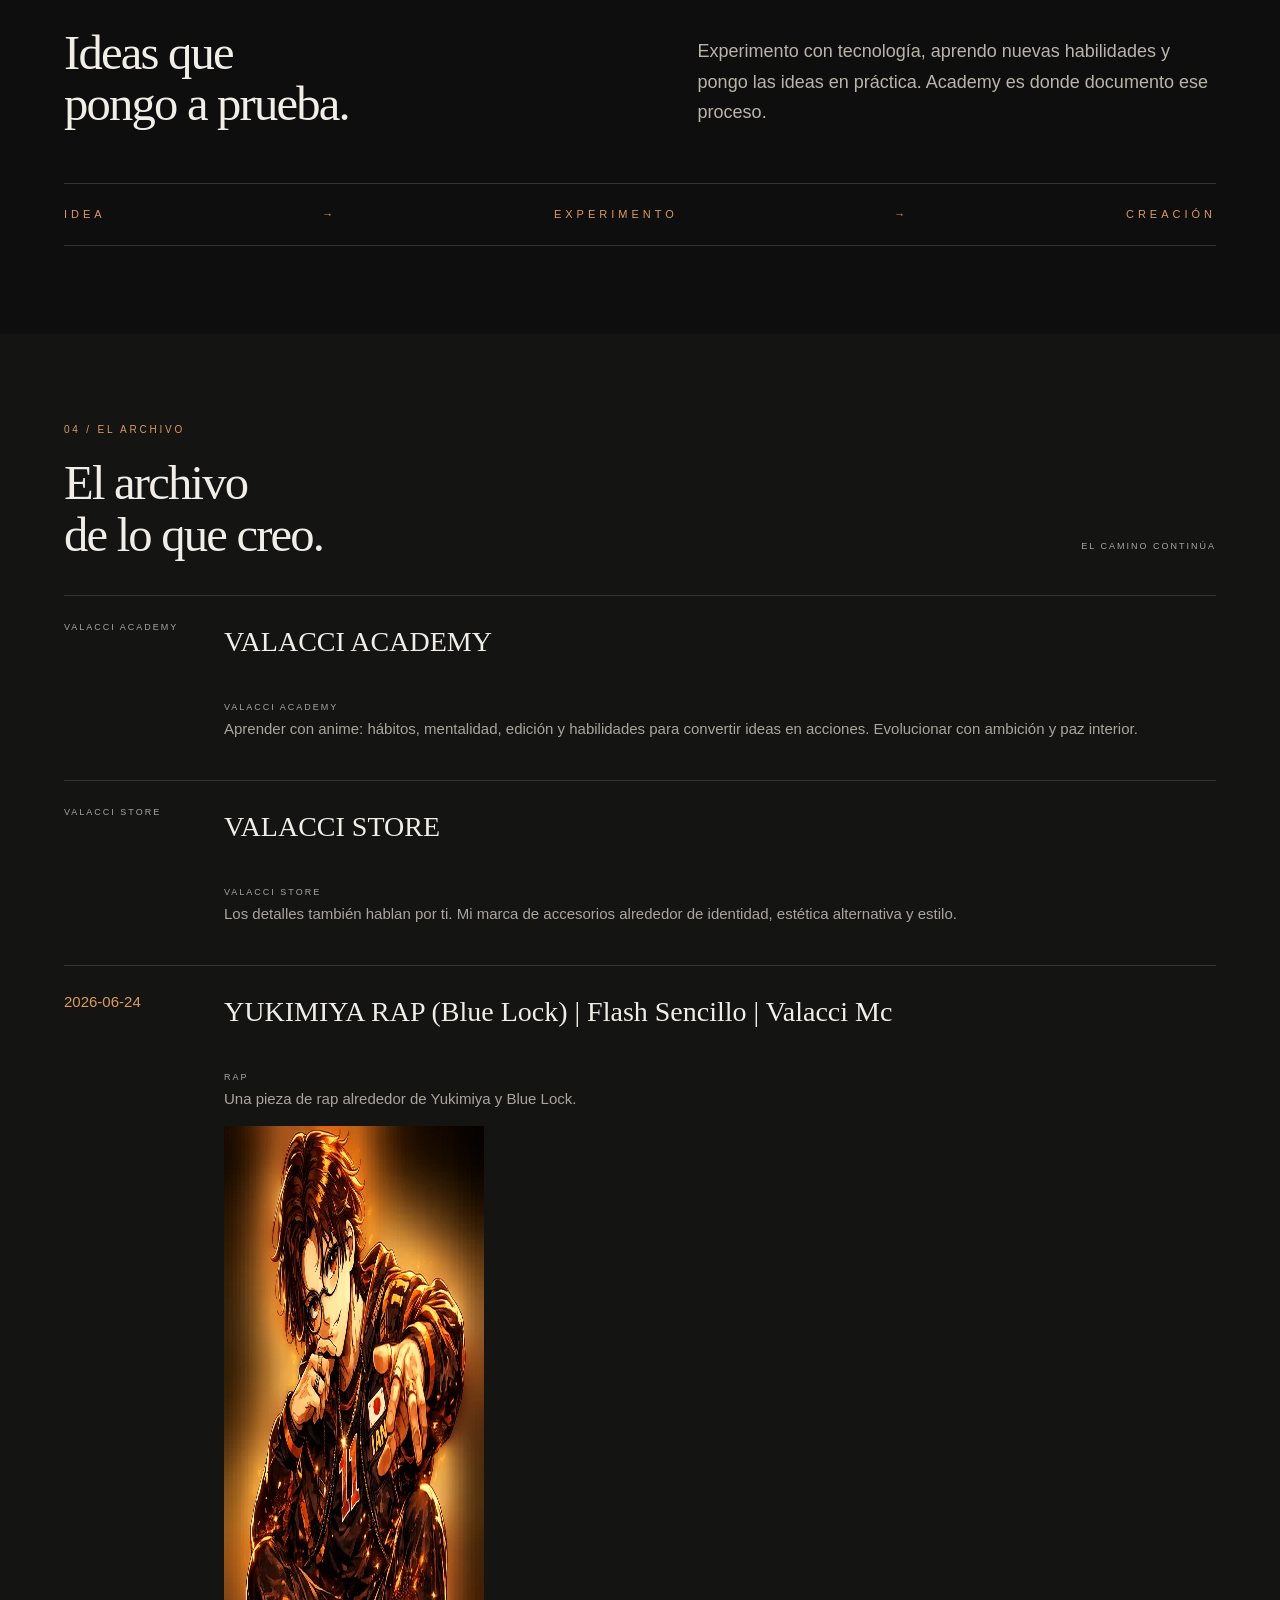
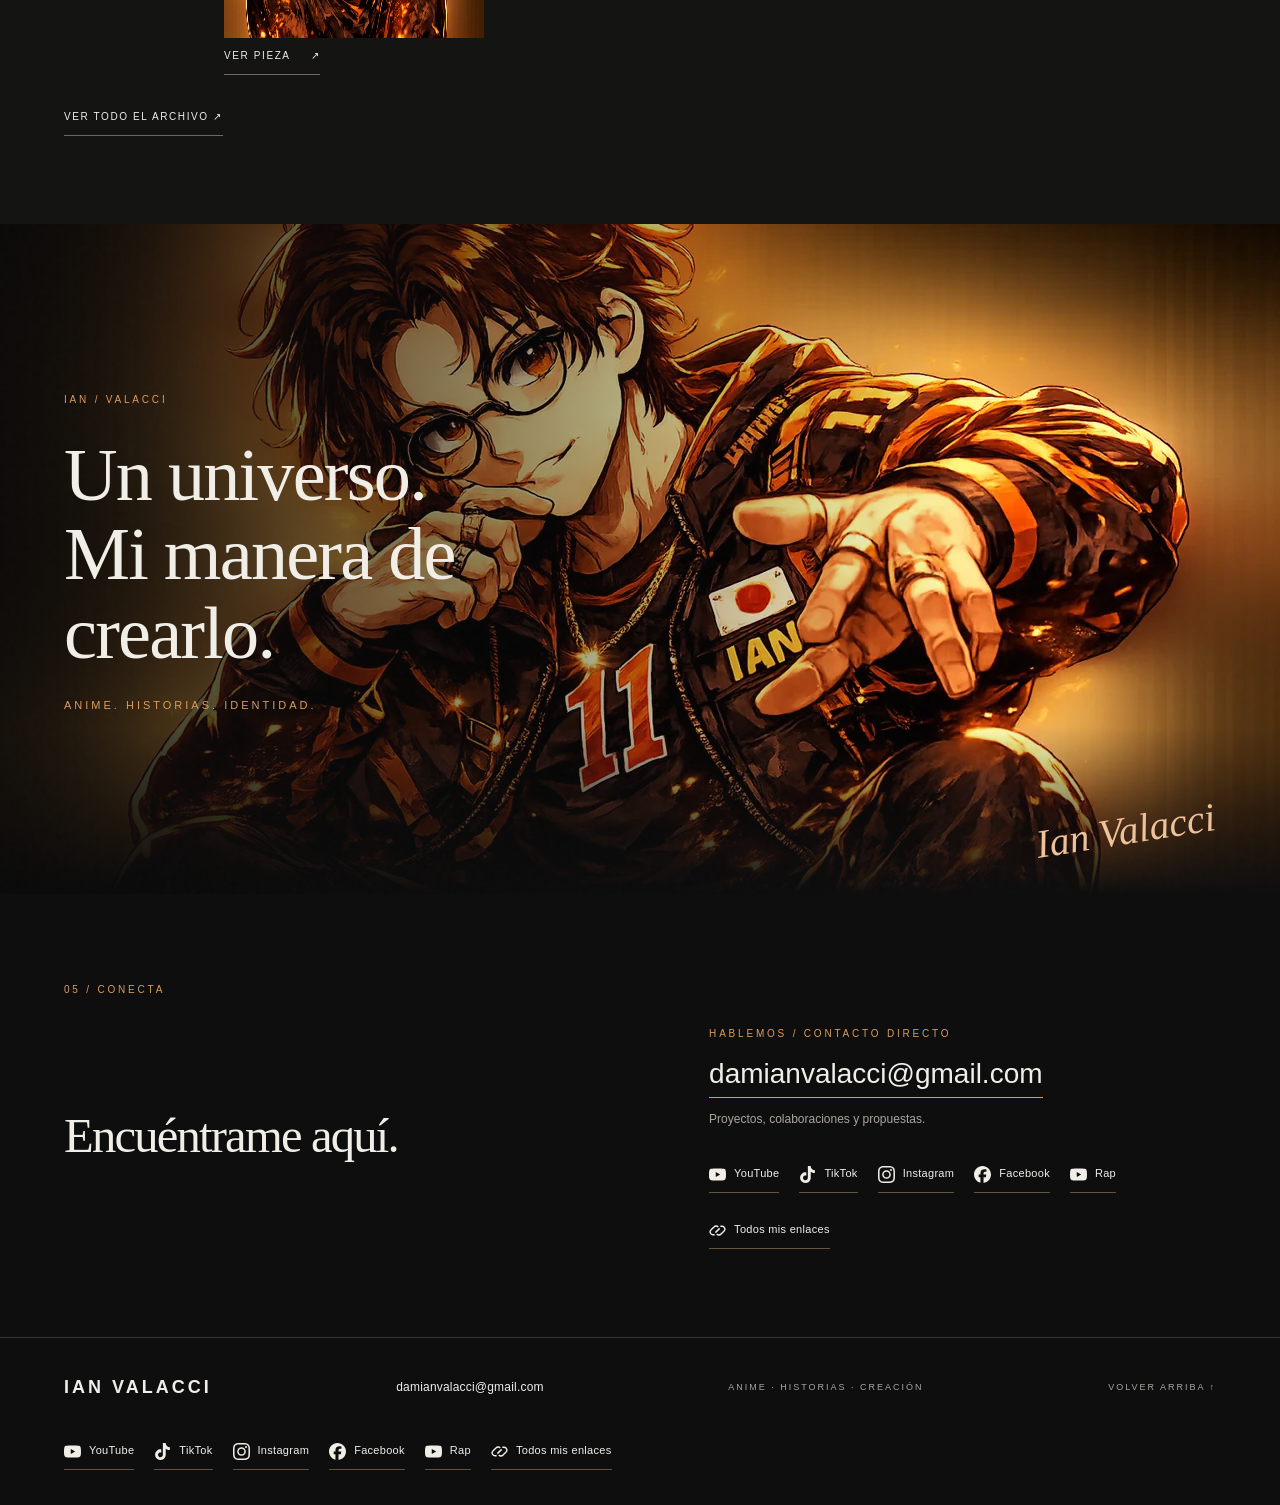
==== commit 6e530d16: "Añadir correo de contacto y portada oficial en alta resolución" ====
--- a/index.html
+++ b/index.html
@@ -24,7 +24,7 @@
 <link rel="stylesheet" href="assets/site.css">
 <script type="application/ld+json">{"@context": "https://schema.org", "@graph": [{"@type": "WebSite", "name": "Ian Valacci", "url": "https://damianvalacci-debug.github.io/"}, {"@type": "ProfilePage", "name": "Ian Valacci", "mainEntity": {"@type": "Person", "name": "Ian Valacci", "description": "Ian Valacci es un creador de contenido peruano cuyo universo gira alrededor del anime, las historias, el entretenimiento, la tecnología y la construcción de proyectos propios.", "url": "https://damianvalacci-debug.github.io/", "sameAs": ["https://www.youtube.com/@IanValacci", "https://www.tiktok.com/@IANVALACCI", "https://www.instagram.com/ianvalacci", "https://www.facebook.com/IanValacci", "https://www.youtube.com/@ValacciPrince", "https://esponsor.com/ianvalacci"]}, "url": "https://damianvalacci-debug.github.io/"}]}</script>
 <script src="assets/site.js" defer></script>
-<link rel="stylesheet" href="assets/community.css">
+<link rel="stylesheet" href="assets/community.css?v=20261022-3">
 </head>
 <body>
 <a class="skip" href="#contenido">Saltar al contenido</a>
@@ -57,7 +57,7 @@
 
 <section class="section videos" id="videos" aria-labelledby="videos-title">
 <div class="section-head"><div><p class="eyebrow">02 / Videos &amp; historias</p><h2 id="videos-title">Historias que se ven.</h2></div><span class="section-number" aria-hidden="true">PLAY ↗</span></div>
-<div class="video-grid"><article class="video-card video-card--release"><a href="https://www.youtube.com/watch?v=7OoI9MIRkBc" target="_blank" rel="noopener noreferrer" aria-label="Ver Gravedad Propia, videoclip oficial de Ian Valacci en YouTube"><img src="https://i.ytimg.com/vi/7OoI9MIRkBc/hqdefault.jpg" alt="Portada del videoclip oficial Gravedad Propia de Ian Valacci" loading="lazy" width="480" height="360"></a><div><span class="project-type">Valacci Star / Videoclip oficial</span><h3><a href="https://www.youtube.com/watch?v=7OoI9MIRkBc" target="_blank" rel="noopener noreferrer">Gravedad Propia - Ian Valacci</a></h3><p>El primer tema de Valacci Star. Identidad, confianza y superación en un videoclip de collage Y2K y anime.</p><small>Videoclip oficial · Ya disponible</small><a class="text-link" href="https://www.youtube.com/watch?v=7OoI9MIRkBc" target="_blank" rel="noopener noreferrer">Ver videoclip en YouTube <span aria-hidden="true">↗</span></a></div></article></div>
+<div class="video-grid"><article class="video-card video-card--release"><a href="https://www.youtube.com/watch?v=7OoI9MIRkBc" rel="noopener noreferrer" aria-label="Ver Gravedad Propia, videoclip oficial de Ian Valacci en YouTube"><img src="https://i.ytimg.com/vi/7OoI9MIRkBc/maxresdefault.jpg" alt="Portada del videoclip oficial Gravedad Propia de Ian Valacci" loading="lazy" width="1280" height="720"></a><div><span class="project-type">Valacci Star / Videoclip oficial</span><h3><a href="https://www.youtube.com/watch?v=7OoI9MIRkBc" rel="noopener noreferrer">Gravedad Propia - Ian Valacci</a></h3><p>El primer tema de Valacci Star. Identidad, confianza y superación en un videoclip de collage Y2K y anime.</p><small>Videoclip oficial · Ya disponible</small><a class="text-link" href="https://www.youtube.com/watch?v=7OoI9MIRkBc" rel="noopener noreferrer">Ver videoclip en YouTube <span aria-hidden="true">↗</span></a></div></article></div>
 </section>
 
 <section class="section create" aria-labelledby="create-title"><p class="eyebrow">Mi contenido</p><h2 id="create-title">Lo que creo.</h2><div class="creation-grid"><article><h3>YouTube</h3><p>Mi espacio principal para narrar anime: resúmenes, recomendaciones, historias y videos más largos.</p></article><article><h3>TikTok</h3><p>Mi lado más directo: anime, cosplay, humor, comunidad y lives.</p></article><article><h3>Manga y reacciones</h3><p>Historias, capítulos, opiniones y formatos espontáneos.</p></article><article><h3>Rap / Música</h3><p>Otra forma de contar historias alrededor del anime.</p></article><article><h3>Proyectos</h3><p>VALACCI Academy y VALACCI Store: aprender, construir y dar forma a una identidad.</p></article></div></section>
@@ -105,9 +105,9 @@
 </section>
 
 <section class="section social" id="contacto" aria-labelledby="social-title">
-<p class="eyebrow">05 / Conecta</p><div class="social-grid"><h2 id="social-title">Encuéntrame aquí.</h2><div><div class="social-links" aria-label="Redes oficiales"><a class="social-link" href="https://www.youtube.com/@IanValacci" target="_blank" rel="noopener noreferrer"><svg aria-hidden="true" focusable="false" role="img" viewBox="0 0 24 24" xmlns="http://www.w3.org/2000/svg"><path d="M23.498 6.186a3.016 3.016 0 0 0-2.122-2.136C19.505 3.545 12 3.545 12 3.545s-7.505 0-9.377.505A3.017 3.017 0 0 0 .502 6.186C0 8.07 0 12 0 12s0 3.93.502 5.814a3.016 3.016 0 0 0 2.122 2.136c1.871.505 9.376.505 9.376.505s7.505 0 9.377-.505a3.015 3.015 0 0 0 2.122-2.136C24 15.93 24 12 24 12s0-3.93-.502-5.814zM9.545 15.568V8.432L15.818 12l-6.273 3.568z"/></svg><span>YouTube</span></a><a class="social-link" href="https://www.tiktok.com/@IANVALACCI" target="_blank" rel="noopener noreferrer"><svg aria-hidden="true" focusable="false" role="img" viewBox="0 0 24 24" xmlns="http://www.w3.org/2000/svg"><path d="M12.525.02c1.31-.02 2.61-.01 3.91-.02.08 1.53.63 3.09 1.75 4.17 1.12 1.11 2.7 1.62 4.24 1.79v4.03c-1.44-.05-2.89-.35-4.2-.97-.57-.26-1.1-.59-1.62-.93-.01 2.92.01 5.84-.02 8.75-.08 1.4-.54 2.79-1.35 3.94-1.31 1.92-3.58 3.17-5.91 3.21-1.43.08-2.86-.31-4.08-1.03-2.02-1.19-3.44-3.37-3.65-5.71-.02-.5-.03-1-.01-1.49.18-1.9 1.12-3.72 2.58-4.96 1.66-1.44 3.98-2.13 6.15-1.72.02 1.48-.04 2.96-.04 4.44-.99-.32-2.15-.23-3.02.37-.63.41-1.11 1.04-1.36 1.75-.21.51-.15 1.07-.14 1.61.24 1.64 1.82 3.02 3.5 2.87 1.12-.01 2.19-.66 2.77-1.61.19-.33.4-.67.41-1.06.1-1.79.06-3.57.07-5.36.01-4.03-.01-8.05.02-12.07z"/></svg><span>TikTok</span></a><a class="social-link" href="https://www.instagram.com/ianvalacci" target="_blank" rel="noopener noreferrer"><svg aria-hidden="true" focusable="false" role="img" viewBox="0 0 24 24" xmlns="http://www.w3.org/2000/svg"><path d="M7.0301.084c-1.2768.0602-2.1487.264-2.911.5634-.7888.3075-1.4575.72-2.1228 1.3877-.6652.6677-1.075 1.3368-1.3802 2.127-.2954.7638-.4956 1.6365-.552 2.914-.0564 1.2775-.0689 1.6882-.0626 4.947.0062 3.2586.0206 3.6671.0825 4.9473.061 1.2765.264 2.1482.5635 2.9107.308.7889.72 1.4573 1.388 2.1228.6679.6655 1.3365 1.0743 2.1285 1.38.7632.295 1.6361.4961 2.9134.552 1.2773.056 1.6884.069 4.9462.0627 3.2578-.0062 3.668-.0207 4.9478-.0814 1.28-.0607 2.147-.2652 2.9098-.5633.7889-.3086 1.4578-.72 2.1228-1.3881.665-.6682 1.0745-1.3378 1.3795-2.1284.2957-.7632.4966-1.636.552-2.9124.056-1.2809.0692-1.6898.063-4.948-.0063-3.2583-.021-3.6668-.0817-4.9465-.0607-1.2797-.264-2.1487-.5633-2.9117-.3084-.7889-.72-1.4568-1.3876-2.1228C21.2982 1.33 20.628.9208 19.8378.6165 19.074.321 18.2017.1197 16.9244.0645 15.6471.0093 15.236-.005 11.977.0014 8.718.0076 8.31.0215 7.0301.0839m.1402 21.6932c-1.17-.0509-1.8053-.2453-2.2287-.408-.5606-.216-.96-.4771-1.3819-.895-.422-.4178-.6811-.8186-.9-1.378-.1644-.4234-.3624-1.058-.4171-2.228-.0595-1.2645-.072-1.6442-.079-4.848-.007-3.2037.0053-3.583.0607-4.848.05-1.169.2456-1.805.408-2.2282.216-.5613.4762-.96.895-1.3816.4188-.4217.8184-.6814 1.3783-.9003.423-.1651 1.0575-.3614 2.227-.4171 1.2655-.06 1.6447-.072 4.848-.079 3.2033-.007 3.5835.005 4.8495.0608 1.169.0508 1.8053.2445 2.228.408.5608.216.96.4754 1.3816.895.4217.4194.6816.8176.9005 1.3787.1653.4217.3617 1.056.4169 2.2263.0602 1.2655.0739 1.645.0796 4.848.0058 3.203-.0055 3.5834-.061 4.848-.051 1.17-.245 1.8055-.408 2.2294-.216.5604-.4763.96-.8954 1.3814-.419.4215-.8181.6811-1.3783.9-.4224.1649-1.0577.3617-2.2262.4174-1.2656.0595-1.6448.072-4.8493.079-3.2045.007-3.5825-.006-4.848-.0608M16.953 5.5864A1.44 1.44 0 1 0 18.39 4.144a1.44 1.44 0 0 0-1.437 1.4424M5.8385 12.012c.0067 3.4032 2.7706 6.1557 6.173 6.1493 3.4026-.0065 6.157-2.7701 6.1506-6.1733-.0065-3.4032-2.771-6.1565-6.174-6.1498-3.403.0067-6.156 2.771-6.1496 6.1738M8 12.0077a4 4 0 1 1 4.008 3.9921A3.9996 3.9996 0 0 1 8 12.0077"/></svg><span>Instagram</span></a><a class="social-link" href="https://www.facebook.com/IanValacci" target="_blank" rel="noopener noreferrer"><svg aria-hidden="true" focusable="false" role="img" viewBox="0 0 24 24" xmlns="http://www.w3.org/2000/svg"><path d="M9.101 23.691v-7.98H6.627v-3.667h2.474v-1.58c0-4.085 1.848-5.978 5.858-5.978.401 0 .955.042 1.468.103a8.68 8.68 0 0 1 1.141.195v3.325a8.623 8.623 0 0 0-.653-.036 26.805 26.805 0 0 0-.733-.009c-.707 0-1.259.096-1.675.309a1.686 1.686 0 0 0-.679.622c-.258.42-.374.995-.374 1.752v1.297h3.919l-.386 2.103-.287 1.564h-3.246v8.245C19.396 23.238 24 18.179 24 12.044c0-6.627-5.373-12-12-12s-12 5.373-12 12c0 5.628 3.874 10.35 9.101 11.647Z"/></svg><span>Facebook</span></a><a class="social-link" href="https://www.youtube.com/@ValacciPrince" target="_blank" rel="noopener noreferrer"><svg aria-hidden="true" focusable="false" role="img" viewBox="0 0 24 24" xmlns="http://www.w3.org/2000/svg"><path d="M23.498 6.186a3.016 3.016 0 0 0-2.122-2.136C19.505 3.545 12 3.545 12 3.545s-7.505 0-9.377.505A3.017 3.017 0 0 0 .502 6.186C0 8.07 0 12 0 12s0 3.93.502 5.814a3.016 3.016 0 0 0 2.122 2.136c1.871.505 9.376.505 9.376.505s7.505 0 9.377-.505a3.015 3.015 0 0 0 2.122-2.136C24 15.93 24 12 24 12s0-3.93-.502-5.814zM9.545 15.568V8.432L15.818 12l-6.273 3.568z"/></svg><span>Rap</span></a><a class="social-link" href="https://esponsor.com/ianvalacci" target="_blank" rel="noopener noreferrer"><svg aria-hidden="true" viewBox="0 0 24 24" fill="none"><path d="m9 15 6-6m-7 9H6a4 4 0 0 1-3-7l4-4a4 4 0 0 1 6 0m-2 10a4 4 0 0 0 6 0l4-4a4 4 0 0 0-3-7h-2" stroke="currentColor" stroke-width="2"/></svg><span>Todos mis enlaces</span></a></div></div></div>
+<p class="eyebrow">05 / Conecta</p><div class="social-grid"><h2 id="social-title">Encuéntrame aquí.</h2><div><div class="email-contact"><p class="eyebrow">Hablemos / Contacto directo</p><a class="email-link" href="mailto:damianvalacci@gmail.com">damianvalacci@gmail.com</a><p class="muted">Proyectos, colaboraciones y propuestas.</p></div><div class="social-links" aria-label="Redes oficiales"><a class="social-link" href="https://www.youtube.com/@IanValacci" target="_blank" rel="noopener noreferrer"><svg aria-hidden="true" focusable="false" role="img" viewBox="0 0 24 24" xmlns="http://www.w3.org/2000/svg"><path d="M23.498 6.186a3.016 3.016 0 0 0-2.122-2.136C19.505 3.545 12 3.545 12 3.545s-7.505 0-9.377.505A3.017 3.017 0 0 0 .502 6.186C0 8.07 0 12 0 12s0 3.93.502 5.814a3.016 3.016 0 0 0 2.122 2.136c1.871.505 9.376.505 9.376.505s7.505 0 9.377-.505a3.015 3.015 0 0 0 2.122-2.136C24 15.93 24 12 24 12s0-3.93-.502-5.814zM9.545 15.568V8.432L15.818 12l-6.273 3.568z"/></svg><span>YouTube</span></a><a class="social-link" href="https://www.tiktok.com/@IANVALACCI" target="_blank" rel="noopener noreferrer"><svg aria-hidden="true" focusable="false" role="img" viewBox="0 0 24 24" xmlns="http://www.w3.org/2000/svg"><path d="M12.525.02c1.31-.02 2.61-.01 3.91-.02.08 1.53.63 3.09 1.75 4.17 1.12 1.11 2.7 1.62 4.24 1.79v4.03c-1.44-.05-2.89-.35-4.2-.97-.57-.26-1.1-.59-1.62-.93-.01 2.92.01 5.84-.02 8.75-.08 1.4-.54 2.79-1.35 3.94-1.31 1.92-3.58 3.17-5.91 3.21-1.43.08-2.86-.31-4.08-1.03-2.02-1.19-3.44-3.37-3.65-5.71-.02-.5-.03-1-.01-1.49.18-1.9 1.12-3.72 2.58-4.96 1.66-1.44 3.98-2.13 6.15-1.72.02 1.48-.04 2.96-.04 4.44-.99-.32-2.15-.23-3.02.37-.63.41-1.11 1.04-1.36 1.75-.21.51-.15 1.07-.14 1.61.24 1.64 1.82 3.02 3.5 2.87 1.12-.01 2.19-.66 2.77-1.61.19-.33.4-.67.41-1.06.1-1.79.06-3.57.07-5.36.01-4.03-.01-8.05.02-12.07z"/></svg><span>TikTok</span></a><a class="social-link" href="https://www.instagram.com/ianvalacci" target="_blank" rel="noopener noreferrer"><svg aria-hidden="true" focusable="false" role="img" viewBox="0 0 24 24" xmlns="http://www.w3.org/2000/svg"><path d="M7.0301.084c-1.2768.0602-2.1487.264-2.911.5634-.7888.3075-1.4575.72-2.1228 1.3877-.6652.6677-1.075 1.3368-1.3802 2.127-.2954.7638-.4956 1.6365-.552 2.914-.0564 1.2775-.0689 1.6882-.0626 4.947.0062 3.2586.0206 3.6671.0825 4.9473.061 1.2765.264 2.1482.5635 2.9107.308.7889.72 1.4573 1.388 2.1228.6679.6655 1.3365 1.0743 2.1285 1.38.7632.295 1.6361.4961 2.9134.552 1.2773.056 1.6884.069 4.9462.0627 3.2578-.0062 3.668-.0207 4.9478-.0814 1.28-.0607 2.147-.2652 2.9098-.5633.7889-.3086 1.4578-.72 2.1228-1.3881.665-.6682 1.0745-1.3378 1.3795-2.1284.2957-.7632.4966-1.636.552-2.9124.056-1.2809.0692-1.6898.063-4.948-.0063-3.2583-.021-3.6668-.0817-4.9465-.0607-1.2797-.264-2.1487-.5633-2.9117-.3084-.7889-.72-1.4568-1.3876-2.1228C21.2982 1.33 20.628.9208 19.8378.6165 19.074.321 18.2017.1197 16.9244.0645 15.6471.0093 15.236-.005 11.977.0014 8.718.0076 8.31.0215 7.0301.0839m.1402 21.6932c-1.17-.0509-1.8053-.2453-2.2287-.408-.5606-.216-.96-.4771-1.3819-.895-.422-.4178-.6811-.8186-.9-1.378-.1644-.4234-.3624-1.058-.4171-2.228-.0595-1.2645-.072-1.6442-.079-4.848-.007-3.2037.0053-3.583.0607-4.848.05-1.169.2456-1.805.408-2.2282.216-.5613.4762-.96.895-1.3816.4188-.4217.8184-.6814 1.3783-.9003.423-.1651 1.0575-.3614 2.227-.4171 1.2655-.06 1.6447-.072 4.848-.079 3.2033-.007 3.5835.005 4.8495.0608 1.169.0508 1.8053.2445 2.228.408.5608.216.96.4754 1.3816.895.4217.4194.6816.8176.9005 1.3787.1653.4217.3617 1.056.4169 2.2263.0602 1.2655.0739 1.645.0796 4.848.0058 3.203-.0055 3.5834-.061 4.848-.051 1.17-.245 1.8055-.408 2.2294-.216.5604-.4763.96-.8954 1.3814-.419.4215-.8181.6811-1.3783.9-.4224.1649-1.0577.3617-2.2262.4174-1.2656.0595-1.6448.072-4.8493.079-3.2045.007-3.5825-.006-4.848-.0608M16.953 5.5864A1.44 1.44 0 1 0 18.39 4.144a1.44 1.44 0 0 0-1.437 1.4424M5.8385 12.012c.0067 3.4032 2.7706 6.1557 6.173 6.1493 3.4026-.0065 6.157-2.7701 6.1506-6.1733-.0065-3.4032-2.771-6.1565-6.174-6.1498-3.403.0067-6.156 2.771-6.1496 6.1738M8 12.0077a4 4 0 1 1 4.008 3.9921A3.9996 3.9996 0 0 1 8 12.0077"/></svg><span>Instagram</span></a><a class="social-link" href="https://www.facebook.com/IanValacci" target="_blank" rel="noopener noreferrer"><svg aria-hidden="true" focusable="false" role="img" viewBox="0 0 24 24" xmlns="http://www.w3.org/2000/svg"><path d="M9.101 23.691v-7.98H6.627v-3.667h2.474v-1.58c0-4.085 1.848-5.978 5.858-5.978.401 0 .955.042 1.468.103a8.68 8.68 0 0 1 1.141.195v3.325a8.623 8.623 0 0 0-.653-.036 26.805 26.805 0 0 0-.733-.009c-.707 0-1.259.096-1.675.309a1.686 1.686 0 0 0-.679.622c-.258.42-.374.995-.374 1.752v1.297h3.919l-.386 2.103-.287 1.564h-3.246v8.245C19.396 23.238 24 18.179 24 12.044c0-6.627-5.373-12-12-12s-12 5.373-12 12c0 5.628 3.874 10.35 9.101 11.647Z"/></svg><span>Facebook</span></a><a class="social-link" href="https://www.youtube.com/@ValacciPrince" target="_blank" rel="noopener noreferrer"><svg aria-hidden="true" focusable="false" role="img" viewBox="0 0 24 24" xmlns="http://www.w3.org/2000/svg"><path d="M23.498 6.186a3.016 3.016 0 0 0-2.122-2.136C19.505 3.545 12 3.545 12 3.545s-7.505 0-9.377.505A3.017 3.017 0 0 0 .502 6.186C0 8.07 0 12 0 12s0 3.93.502 5.814a3.016 3.016 0 0 0 2.122 2.136c1.871.505 9.376.505 9.376.505s7.505 0 9.377-.505a3.015 3.015 0 0 0 2.122-2.136C24 15.93 24 12 24 12s0-3.93-.502-5.814zM9.545 15.568V8.432L15.818 12l-6.273 3.568z"/></svg><span>Rap</span></a><a class="social-link" href="https://esponsor.com/ianvalacci" target="_blank" rel="noopener noreferrer"><svg aria-hidden="true" viewBox="0 0 24 24" fill="none"><path d="m9 15 6-6m-7 9H6a4 4 0 0 1-3-7l4-4a4 4 0 0 1 6 0m-2 10a4 4 0 0 0 6 0l4-4a4 4 0 0 0-3-7h-2" stroke="currentColor" stroke-width="2"/></svg><span>Todos mis enlaces</span></a></div></div></div>
 </section>
 </main>
-<footer><a class="wordmark" href="#inicio">IAN VALACCI</a><p>Anime · Historias · Creación</p><a href="#inicio" class="back-top">Volver arriba ↑</a><div class="footer-social"><div class="social-links" aria-label="Redes oficiales"><a class="social-link" href="https://www.youtube.com/@IanValacci" target="_blank" rel="noopener noreferrer"><svg aria-hidden="true" focusable="false" role="img" viewBox="0 0 24 24" xmlns="http://www.w3.org/2000/svg"><path d="M23.498 6.186a3.016 3.016 0 0 0-2.122-2.136C19.505 3.545 12 3.545 12 3.545s-7.505 0-9.377.505A3.017 3.017 0 0 0 .502 6.186C0 8.07 0 12 0 12s0 3.93.502 5.814a3.016 3.016 0 0 0 2.122 2.136c1.871.505 9.376.505 9.376.505s7.505 0 9.377-.505a3.015 3.015 0 0 0 2.122-2.136C24 15.93 24 12 24 12s0-3.93-.502-5.814zM9.545 15.568V8.432L15.818 12l-6.273 3.568z"/></svg><span>YouTube</span></a><a class="social-link" href="https://www.tiktok.com/@IANVALACCI" target="_blank" rel="noopener noreferrer"><svg aria-hidden="true" focusable="false" role="img" viewBox="0 0 24 24" xmlns="http://www.w3.org/2000/svg"><path d="M12.525.02c1.31-.02 2.61-.01 3.91-.02.08 1.53.63 3.09 1.75 4.17 1.12 1.11 2.7 1.62 4.24 1.79v4.03c-1.44-.05-2.89-.35-4.2-.97-.57-.26-1.1-.59-1.62-.93-.01 2.92.01 5.84-.02 8.75-.08 1.4-.54 2.79-1.35 3.94-1.31 1.92-3.58 3.17-5.91 3.21-1.43.08-2.86-.31-4.08-1.03-2.02-1.19-3.44-3.37-3.65-5.71-.02-.5-.03-1-.01-1.49.18-1.9 1.12-3.72 2.58-4.96 1.66-1.44 3.98-2.13 6.15-1.72.02 1.48-.04 2.96-.04 4.44-.99-.32-2.15-.23-3.02.37-.63.41-1.11 1.04-1.36 1.75-.21.51-.15 1.07-.14 1.61.24 1.64 1.82 3.02 3.5 2.87 1.12-.01 2.19-.66 2.77-1.61.19-.33.4-.67.41-1.06.1-1.79.06-3.57.07-5.36.01-4.03-.01-8.05.02-12.07z"/></svg><span>TikTok</span></a><a class="social-link" href="https://www.instagram.com/ianvalacci" target="_blank" rel="noopener noreferrer"><svg aria-hidden="true" focusable="false" role="img" viewBox="0 0 24 24" xmlns="http://www.w3.org/2000/svg"><path d="M7.0301.084c-1.2768.0602-2.1487.264-2.911.5634-.7888.3075-1.4575.72-2.1228 1.3877-.6652.6677-1.075 1.3368-1.3802 2.127-.2954.7638-.4956 1.6365-.552 2.914-.0564 1.2775-.0689 1.6882-.0626 4.947.0062 3.2586.0206 3.6671.0825 4.9473.061 1.2765.264 2.1482.5635 2.9107.308.7889.72 1.4573 1.388 2.1228.6679.6655 1.3365 1.0743 2.1285 1.38.7632.295 1.6361.4961 2.9134.552 1.2773.056 1.6884.069 4.9462.0627 3.2578-.0062 3.668-.0207 4.9478-.0814 1.28-.0607 2.147-.2652 2.9098-.5633.7889-.3086 1.4578-.72 2.1228-1.3881.665-.6682 1.0745-1.3378 1.3795-2.1284.2957-.7632.4966-1.636.552-2.9124.056-1.2809.0692-1.6898.063-4.948-.0063-3.2583-.021-3.6668-.0817-4.9465-.0607-1.2797-.264-2.1487-.5633-2.9117-.3084-.7889-.72-1.4568-1.3876-2.1228C21.2982 1.33 20.628.9208 19.8378.6165 19.074.321 18.2017.1197 16.9244.0645 15.6471.0093 15.236-.005 11.977.0014 8.718.0076 8.31.0215 7.0301.0839m.1402 21.6932c-1.17-.0509-1.8053-.2453-2.2287-.408-.5606-.216-.96-.4771-1.3819-.895-.422-.4178-.6811-.8186-.9-1.378-.1644-.4234-.3624-1.058-.4171-2.228-.0595-1.2645-.072-1.6442-.079-4.848-.007-3.2037.0053-3.583.0607-4.848.05-1.169.2456-1.805.408-2.2282.216-.5613.4762-.96.895-1.3816.4188-.4217.8184-.6814 1.3783-.9003.423-.1651 1.0575-.3614 2.227-.4171 1.2655-.06 1.6447-.072 4.848-.079 3.2033-.007 3.5835.005 4.8495.0608 1.169.0508 1.8053.2445 2.228.408.5608.216.96.4754 1.3816.895.4217.4194.6816.8176.9005 1.3787.1653.4217.3617 1.056.4169 2.2263.0602 1.2655.0739 1.645.0796 4.848.0058 3.203-.0055 3.5834-.061 4.848-.051 1.17-.245 1.8055-.408 2.2294-.216.5604-.4763.96-.8954 1.3814-.419.4215-.8181.6811-1.3783.9-.4224.1649-1.0577.3617-2.2262.4174-1.2656.0595-1.6448.072-4.8493.079-3.2045.007-3.5825-.006-4.848-.0608M16.953 5.5864A1.44 1.44 0 1 0 18.39 4.144a1.44 1.44 0 0 0-1.437 1.4424M5.8385 12.012c.0067 3.4032 2.7706 6.1557 6.173 6.1493 3.4026-.0065 6.157-2.7701 6.1506-6.1733-.0065-3.4032-2.771-6.1565-6.174-6.1498-3.403.0067-6.156 2.771-6.1496 6.1738M8 12.0077a4 4 0 1 1 4.008 3.9921A3.9996 3.9996 0 0 1 8 12.0077"/></svg><span>Instagram</span></a><a class="social-link" href="https://www.facebook.com/IanValacci" target="_blank" rel="noopener noreferrer"><svg aria-hidden="true" focusable="false" role="img" viewBox="0 0 24 24" xmlns="http://www.w3.org/2000/svg"><path d="M9.101 23.691v-7.98H6.627v-3.667h2.474v-1.58c0-4.085 1.848-5.978 5.858-5.978.401 0 .955.042 1.468.103a8.68 8.68 0 0 1 1.141.195v3.325a8.623 8.623 0 0 0-.653-.036 26.805 26.805 0 0 0-.733-.009c-.707 0-1.259.096-1.675.309a1.686 1.686 0 0 0-.679.622c-.258.42-.374.995-.374 1.752v1.297h3.919l-.386 2.103-.287 1.564h-3.246v8.245C19.396 23.238 24 18.179 24 12.044c0-6.627-5.373-12-12-12s-12 5.373-12 12c0 5.628 3.874 10.35 9.101 11.647Z"/></svg><span>Facebook</span></a><a class="social-link" href="https://www.youtube.com/@ValacciPrince" target="_blank" rel="noopener noreferrer"><svg aria-hidden="true" focusable="false" role="img" viewBox="0 0 24 24" xmlns="http://www.w3.org/2000/svg"><path d="M23.498 6.186a3.016 3.016 0 0 0-2.122-2.136C19.505 3.545 12 3.545 12 3.545s-7.505 0-9.377.505A3.017 3.017 0 0 0 .502 6.186C0 8.07 0 12 0 12s0 3.93.502 5.814a3.016 3.016 0 0 0 2.122 2.136c1.871.505 9.376.505 9.376.505s7.505 0 9.377-.505a3.015 3.015 0 0 0 2.122-2.136C24 15.93 24 12 24 12s0-3.93-.502-5.814zM9.545 15.568V8.432L15.818 12l-6.273 3.568z"/></svg><span>Rap</span></a><a class="social-link" href="https://esponsor.com/ianvalacci" target="_blank" rel="noopener noreferrer"><svg aria-hidden="true" viewBox="0 0 24 24" fill="none"><path d="m9 15 6-6m-7 9H6a4 4 0 0 1-3-7l4-4a4 4 0 0 1 6 0m-2 10a4 4 0 0 0 6 0l4-4a4 4 0 0 0-3-7h-2" stroke="currentColor" stroke-width="2"/></svg><span>Todos mis enlaces</span></a></div></div></footer>
+<footer><a class="wordmark" href="#inicio">IAN VALACCI</a><a class="footer-email" href="mailto:damianvalacci@gmail.com">damianvalacci@gmail.com</a><p>Anime · Historias · Creación</p><a href="#inicio" class="back-top">Volver arriba ↑</a><div class="footer-social"><div class="social-links" aria-label="Redes oficiales"><a class="social-link" href="https://www.youtube.com/@IanValacci" target="_blank" rel="noopener noreferrer"><svg aria-hidden="true" focusable="false" role="img" viewBox="0 0 24 24" xmlns="http://www.w3.org/2000/svg"><path d="M23.498 6.186a3.016 3.016 0 0 0-2.122-2.136C19.505 3.545 12 3.545 12 3.545s-7.505 0-9.377.505A3.017 3.017 0 0 0 .502 6.186C0 8.07 0 12 0 12s0 3.93.502 5.814a3.016 3.016 0 0 0 2.122 2.136c1.871.505 9.376.505 9.376.505s7.505 0 9.377-.505a3.015 3.015 0 0 0 2.122-2.136C24 15.93 24 12 24 12s0-3.93-.502-5.814zM9.545 15.568V8.432L15.818 12l-6.273 3.568z"/></svg><span>YouTube</span></a><a class="social-link" href="https://www.tiktok.com/@IANVALACCI" target="_blank" rel="noopener noreferrer"><svg aria-hidden="true" focusable="false" role="img" viewBox="0 0 24 24" xmlns="http://www.w3.org/2000/svg"><path d="M12.525.02c1.31-.02 2.61-.01 3.91-.02.08 1.53.63 3.09 1.75 4.17 1.12 1.11 2.7 1.62 4.24 1.79v4.03c-1.44-.05-2.89-.35-4.2-.97-.57-.26-1.1-.59-1.62-.93-.01 2.92.01 5.84-.02 8.75-.08 1.4-.54 2.79-1.35 3.94-1.31 1.92-3.58 3.17-5.91 3.21-1.43.08-2.86-.31-4.08-1.03-2.02-1.19-3.44-3.37-3.65-5.71-.02-.5-.03-1-.01-1.49.18-1.9 1.12-3.72 2.58-4.96 1.66-1.44 3.98-2.13 6.15-1.72.02 1.48-.04 2.96-.04 4.44-.99-.32-2.15-.23-3.02.37-.63.41-1.11 1.04-1.36 1.75-.21.51-.15 1.07-.14 1.61.24 1.64 1.82 3.02 3.5 2.87 1.12-.01 2.19-.66 2.77-1.61.19-.33.4-.67.41-1.06.1-1.79.06-3.57.07-5.36.01-4.03-.01-8.05.02-12.07z"/></svg><span>TikTok</span></a><a class="social-link" href="https://www.instagram.com/ianvalacci" target="_blank" rel="noopener noreferrer"><svg aria-hidden="true" focusable="false" role="img" viewBox="0 0 24 24" xmlns="http://www.w3.org/2000/svg"><path d="M7.0301.084c-1.2768.0602-2.1487.264-2.911.5634-.7888.3075-1.4575.72-2.1228 1.3877-.6652.6677-1.075 1.3368-1.3802 2.127-.2954.7638-.4956 1.6365-.552 2.914-.0564 1.2775-.0689 1.6882-.0626 4.947.0062 3.2586.0206 3.6671.0825 4.9473.061 1.2765.264 2.1482.5635 2.9107.308.7889.72 1.4573 1.388 2.1228.6679.6655 1.3365 1.0743 2.1285 1.38.7632.295 1.6361.4961 2.9134.552 1.2773.056 1.6884.069 4.9462.0627 3.2578-.0062 3.668-.0207 4.9478-.0814 1.28-.0607 2.147-.2652 2.9098-.5633.7889-.3086 1.4578-.72 2.1228-1.3881.665-.6682 1.0745-1.3378 1.3795-2.1284.2957-.7632.4966-1.636.552-2.9124.056-1.2809.0692-1.6898.063-4.948-.0063-3.2583-.021-3.6668-.0817-4.9465-.0607-1.2797-.264-2.1487-.5633-2.9117-.3084-.7889-.72-1.4568-1.3876-2.1228C21.2982 1.33 20.628.9208 19.8378.6165 19.074.321 18.2017.1197 16.9244.0645 15.6471.0093 15.236-.005 11.977.0014 8.718.0076 8.31.0215 7.0301.0839m.1402 21.6932c-1.17-.0509-1.8053-.2453-2.2287-.408-.5606-.216-.96-.4771-1.3819-.895-.422-.4178-.6811-.8186-.9-1.378-.1644-.4234-.3624-1.058-.4171-2.228-.0595-1.2645-.072-1.6442-.079-4.848-.007-3.2037.0053-3.583.0607-4.848.05-1.169.2456-1.805.408-2.2282.216-.5613.4762-.96.895-1.3816.4188-.4217.8184-.6814 1.3783-.9003.423-.1651 1.0575-.3614 2.227-.4171 1.2655-.06 1.6447-.072 4.848-.079 3.2033-.007 3.5835.005 4.8495.0608 1.169.0508 1.8053.2445 2.228.408.5608.216.96.4754 1.3816.895.4217.4194.6816.8176.9005 1.3787.1653.4217.3617 1.056.4169 2.2263.0602 1.2655.0739 1.645.0796 4.848.0058 3.203-.0055 3.5834-.061 4.848-.051 1.17-.245 1.8055-.408 2.2294-.216.5604-.4763.96-.8954 1.3814-.419.4215-.8181.6811-1.3783.9-.4224.1649-1.0577.3617-2.2262.4174-1.2656.0595-1.6448.072-4.8493.079-3.2045.007-3.5825-.006-4.848-.0608M16.953 5.5864A1.44 1.44 0 1 0 18.39 4.144a1.44 1.44 0 0 0-1.437 1.4424M5.8385 12.012c.0067 3.4032 2.7706 6.1557 6.173 6.1493 3.4026-.0065 6.157-2.7701 6.1506-6.1733-.0065-3.4032-2.771-6.1565-6.174-6.1498-3.403.0067-6.156 2.771-6.1496 6.1738M8 12.0077a4 4 0 1 1 4.008 3.9921A3.9996 3.9996 0 0 1 8 12.0077"/></svg><span>Instagram</span></a><a class="social-link" href="https://www.facebook.com/IanValacci" target="_blank" rel="noopener noreferrer"><svg aria-hidden="true" focusable="false" role="img" viewBox="0 0 24 24" xmlns="http://www.w3.org/2000/svg"><path d="M9.101 23.691v-7.98H6.627v-3.667h2.474v-1.58c0-4.085 1.848-5.978 5.858-5.978.401 0 .955.042 1.468.103a8.68 8.68 0 0 1 1.141.195v3.325a8.623 8.623 0 0 0-.653-.036 26.805 26.805 0 0 0-.733-.009c-.707 0-1.259.096-1.675.309a1.686 1.686 0 0 0-.679.622c-.258.42-.374.995-.374 1.752v1.297h3.919l-.386 2.103-.287 1.564h-3.246v8.245C19.396 23.238 24 18.179 24 12.044c0-6.627-5.373-12-12-12s-12 5.373-12 12c0 5.628 3.874 10.35 9.101 11.647Z"/></svg><span>Facebook</span></a><a class="social-link" href="https://www.youtube.com/@ValacciPrince" target="_blank" rel="noopener noreferrer"><svg aria-hidden="true" focusable="false" role="img" viewBox="0 0 24 24" xmlns="http://www.w3.org/2000/svg"><path d="M23.498 6.186a3.016 3.016 0 0 0-2.122-2.136C19.505 3.545 12 3.545 12 3.545s-7.505 0-9.377.505A3.017 3.017 0 0 0 .502 6.186C0 8.07 0 12 0 12s0 3.93.502 5.814a3.016 3.016 0 0 0 2.122 2.136c1.871.505 9.376.505 9.376.505s7.505 0 9.377-.505a3.015 3.015 0 0 0 2.122-2.136C24 15.93 24 12 24 12s0-3.93-.502-5.814zM9.545 15.568V8.432L15.818 12l-6.273 3.568z"/></svg><span>Rap</span></a><a class="social-link" href="https://esponsor.com/ianvalacci" target="_blank" rel="noopener noreferrer"><svg aria-hidden="true" viewBox="0 0 24 24" fill="none"><path d="m9 15 6-6m-7 9H6a4 4 0 0 1-3-7l4-4a4 4 0 0 1 6 0m-2 10a4 4 0 0 0 6 0l4-4a4 4 0 0 0-3-7h-2" stroke="currentColor" stroke-width="2"/></svg><span>Todos mis enlaces</span></a></div></div></footer>
 </body>
 </html>
--- a/assets/community.css
+++ b/assets/community.css
@@ -2,3 +2,4 @@
 .valacci-star{background:#171410;border-top:1px solid var(--line);border-bottom:1px solid var(--line)}.star-grid{display:grid;grid-template-columns:1fr 1fr;gap:7%;align-items:center}.star-song-title{font:400 34px var(--serif);margin-bottom:18px}.star-video{aspect-ratio:16/9;background:#080808;margin-bottom:20px;border:1px solid var(--line)}.star-video iframe{width:100%;height:100%;border:0}.community-home{border-bottom:1px solid var(--line);background:#121210}.community-home .lead{max-width:680px;margin-bottom:26px}@media(max-width:800px){.star-grid{grid-template-columns:1fr;gap:30px}}
 .post-image img{height:auto}
 .video-card--release>a{display:block}.video-card--release>a img{width:100%;height:auto;aspect-ratio:16/9;object-fit:cover}.video-card--release h3 a:hover{color:var(--amber)}
+.email-contact{margin-bottom:28px}.email-contact .eyebrow{margin-bottom:10px}.email-link{display:inline-block;font-size:clamp(18px,2.4vw,28px);border-bottom:1px solid var(--amber);color:var(--white);overflow-wrap:anywhere}.email-link:hover,.footer-email:hover{color:var(--amber)}.email-contact .muted{font-size:12px;color:var(--muted);margin-top:12px}.footer-email{font-size:12px;color:var(--white);overflow-wrap:anywhere;text-transform:none;letter-spacing:.2px}
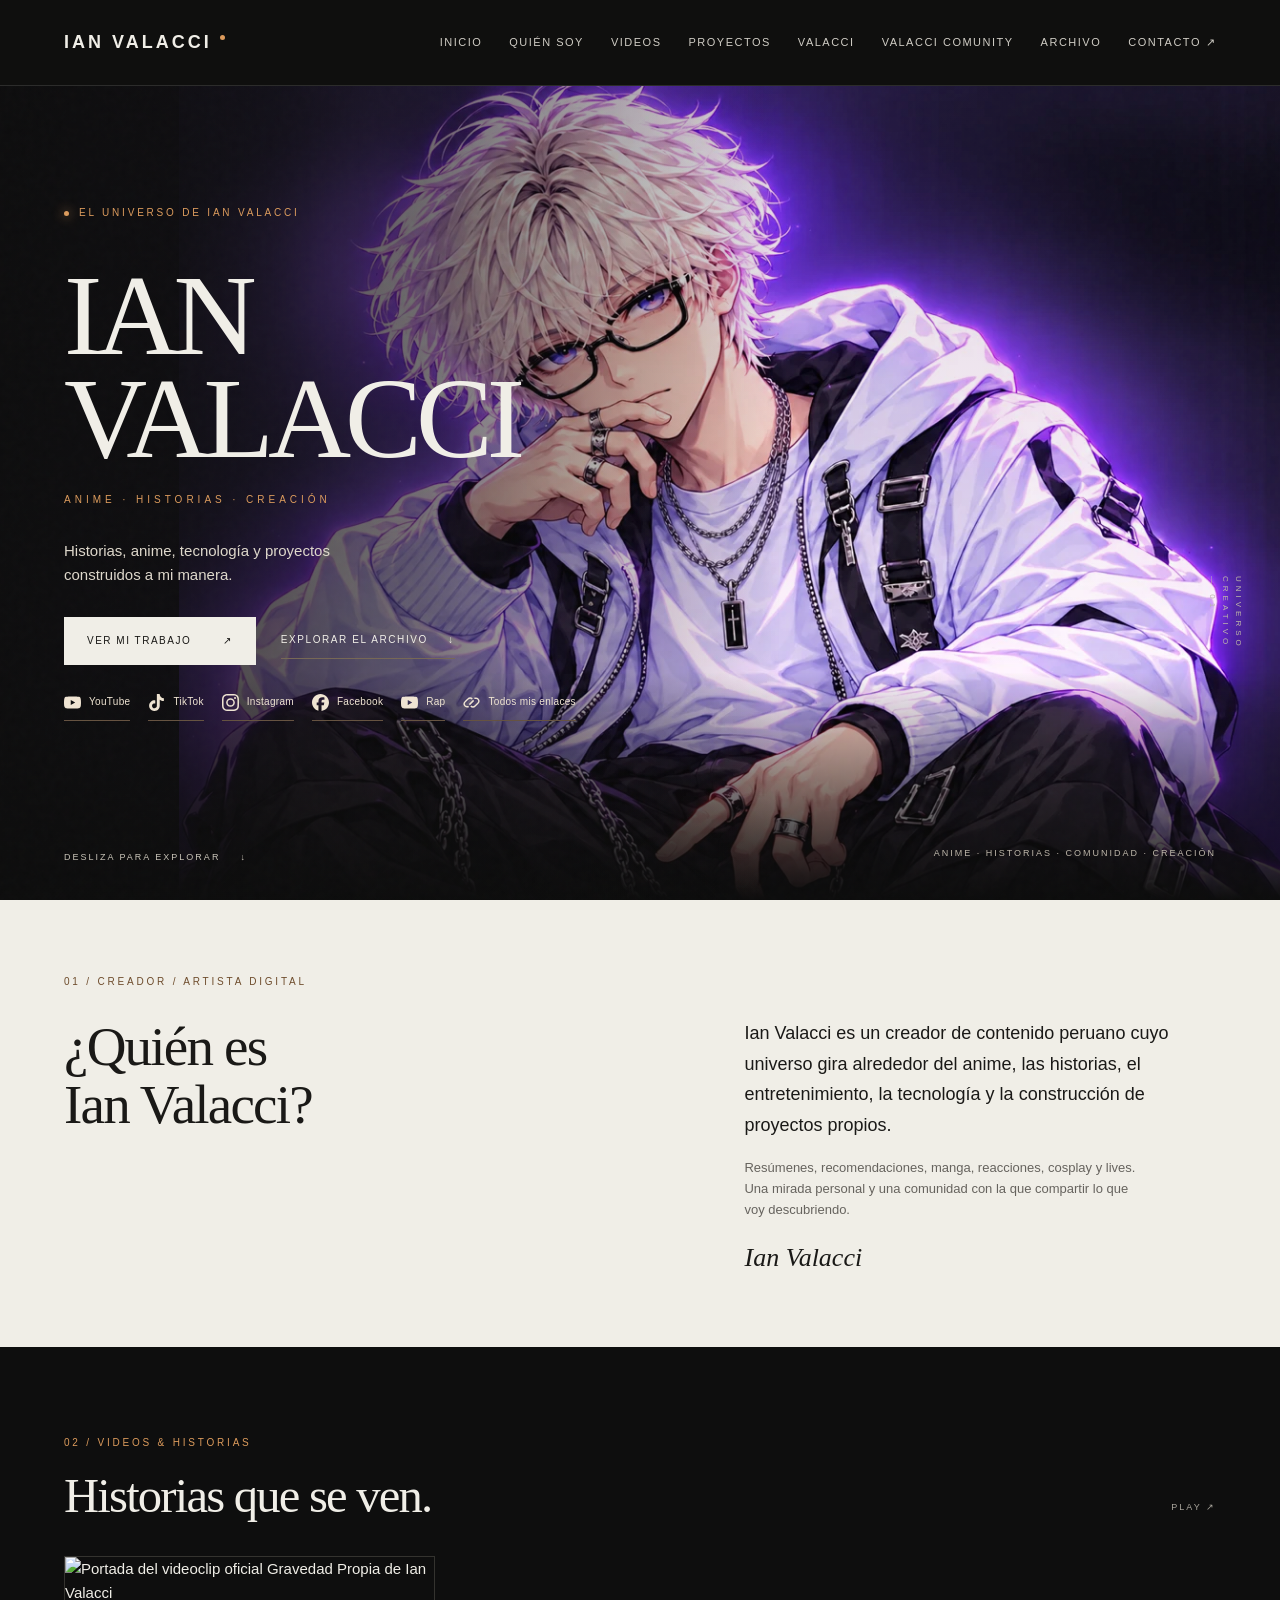
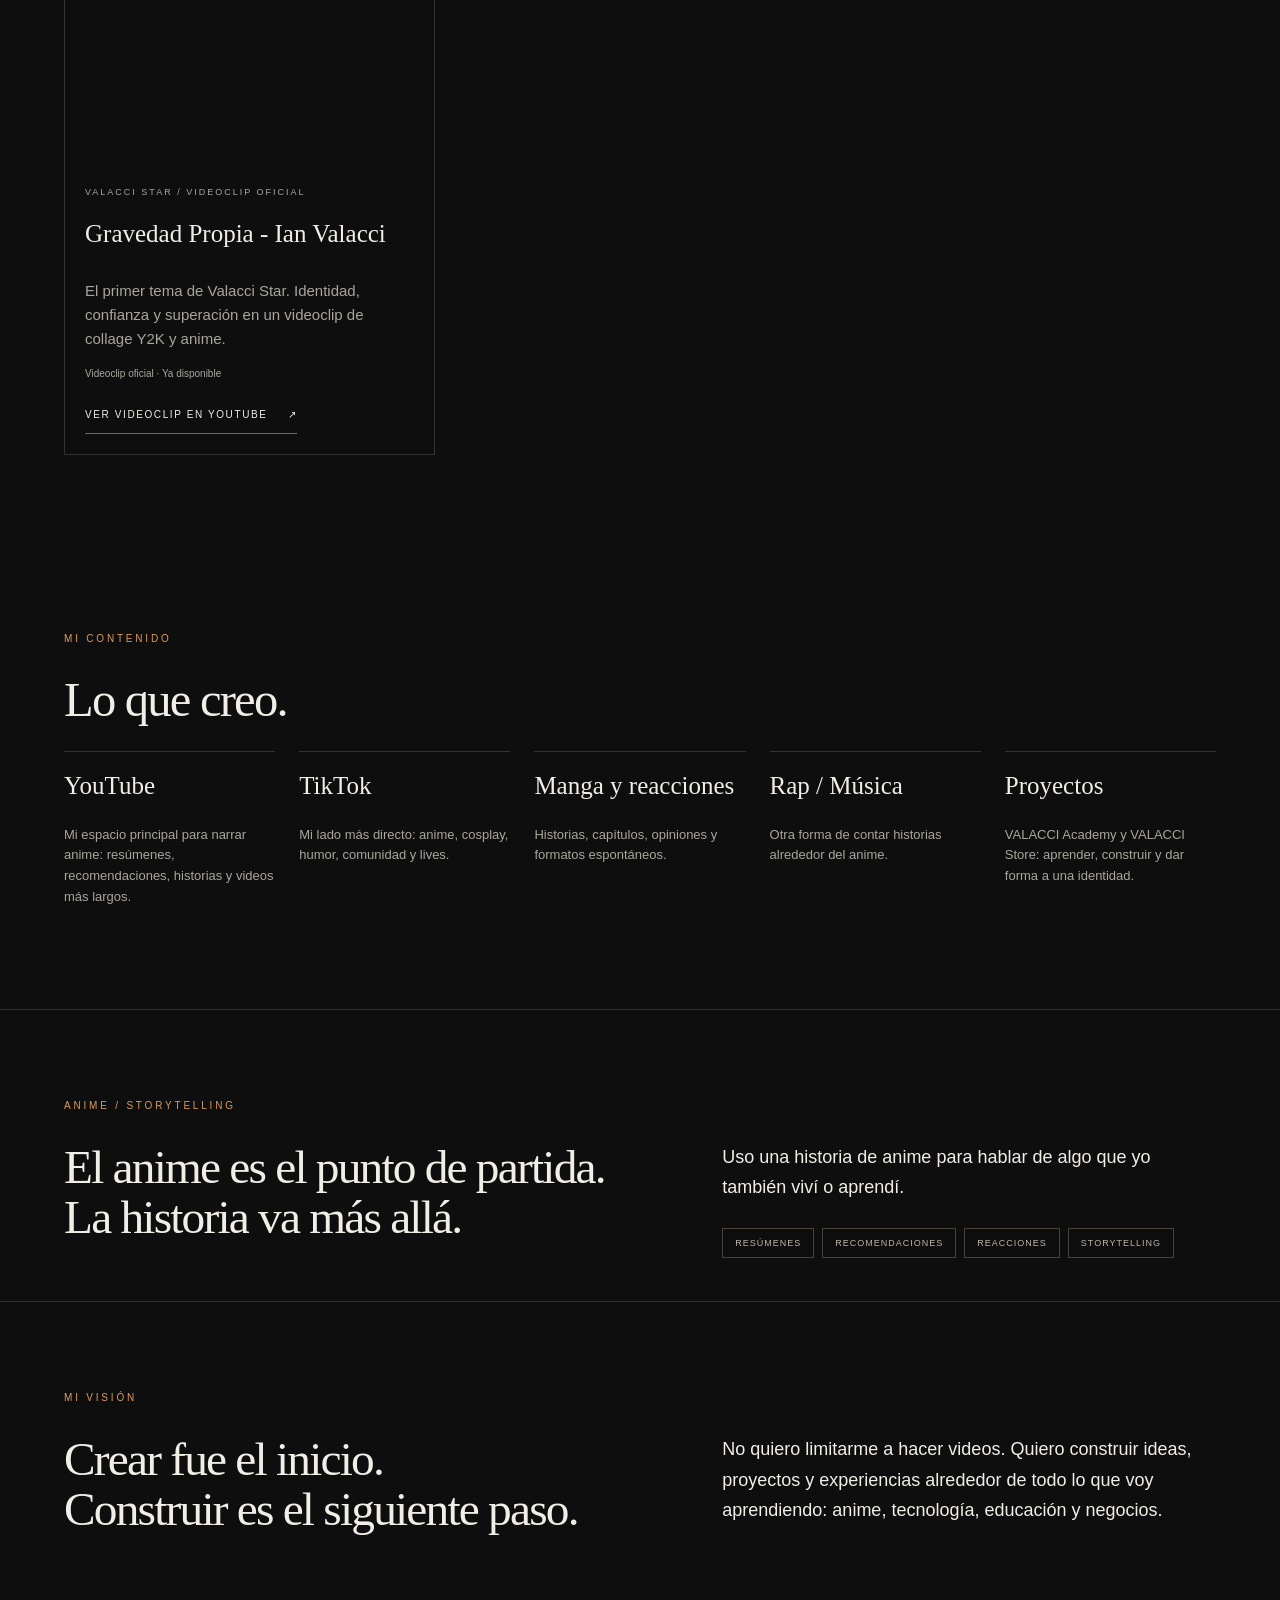
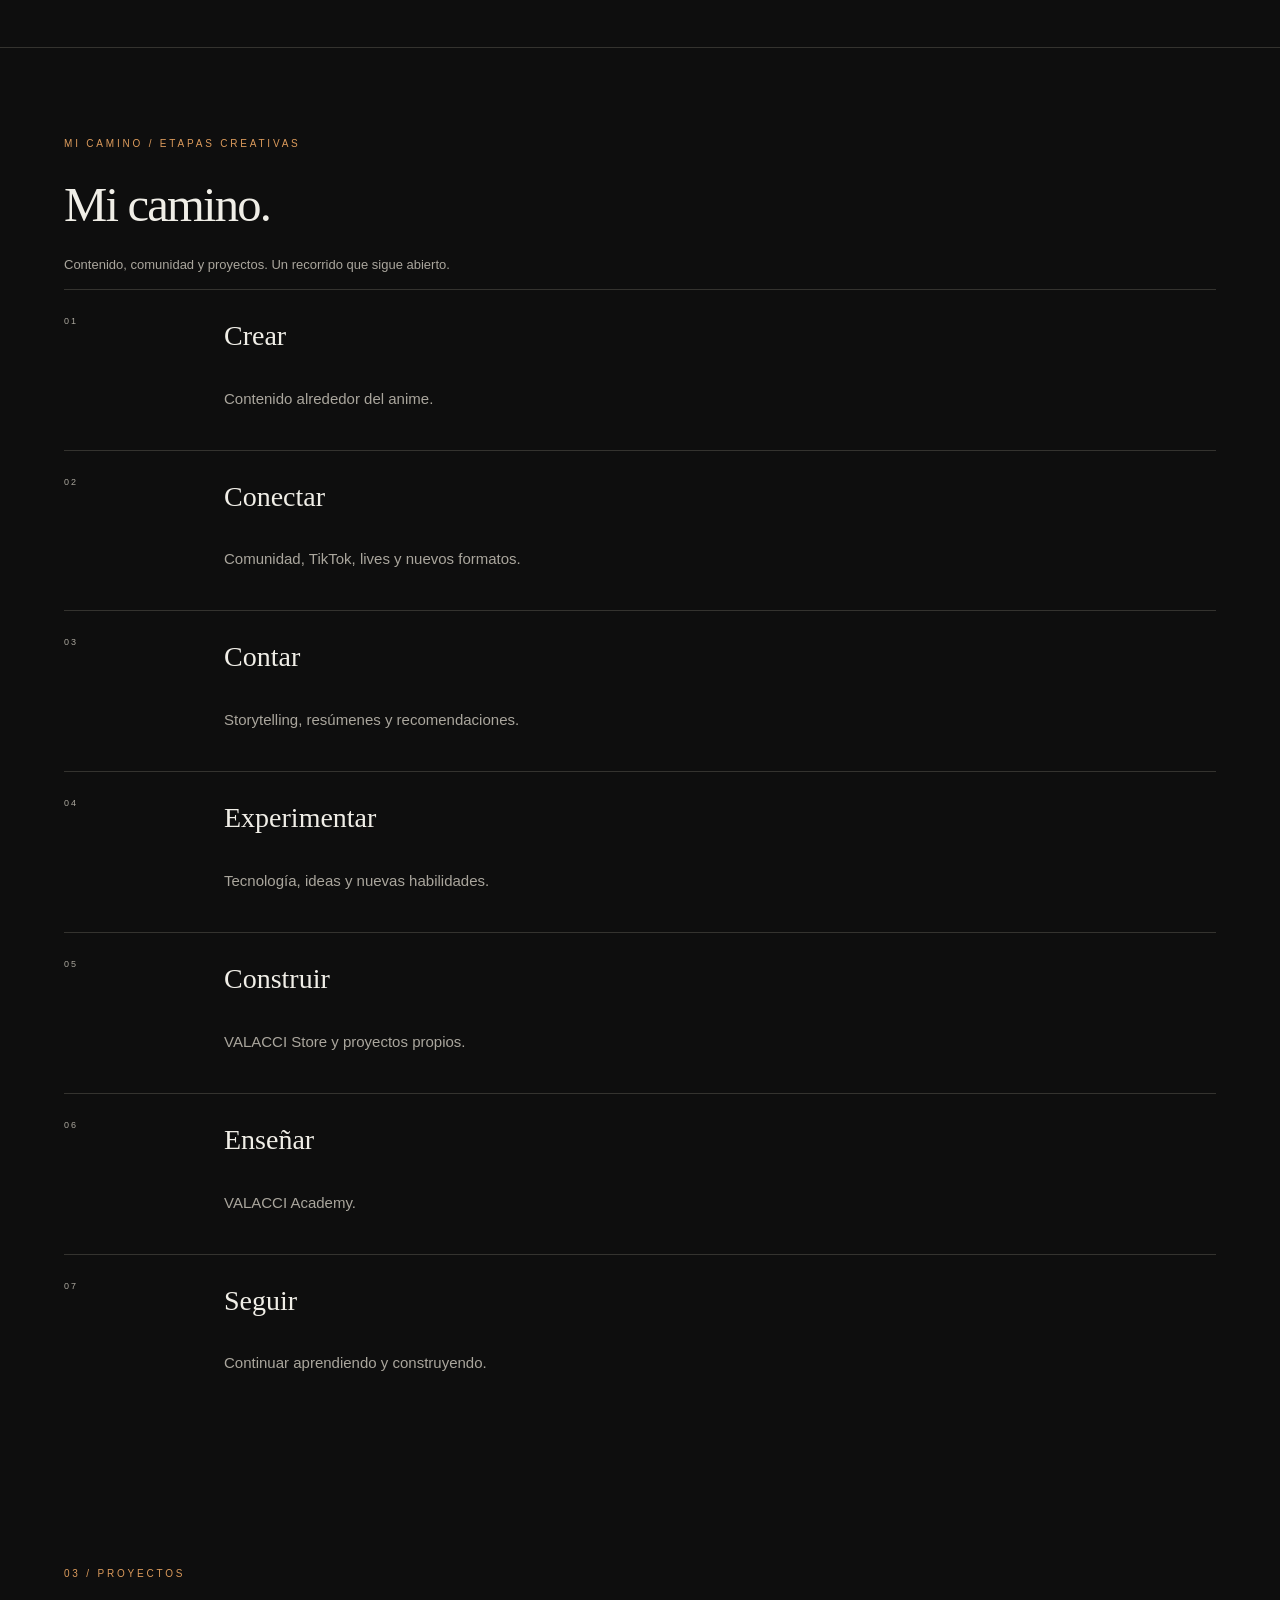
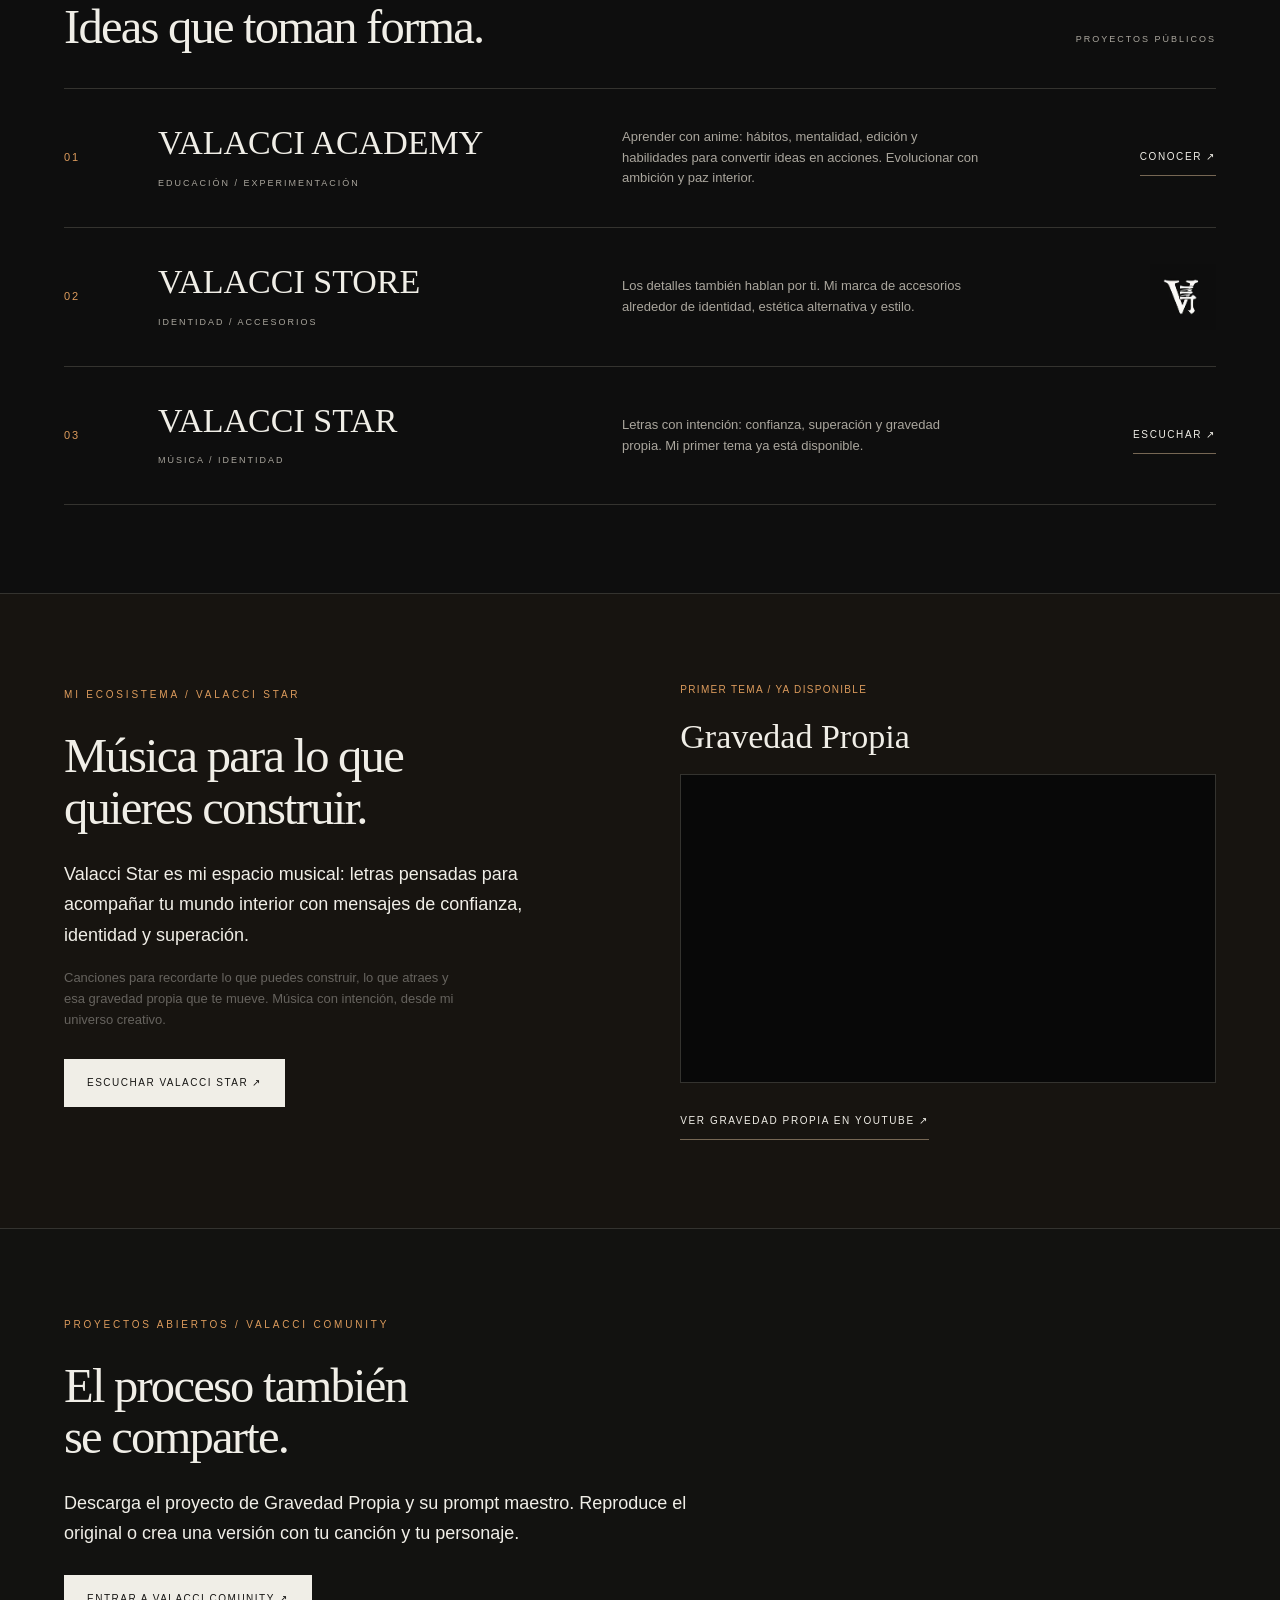
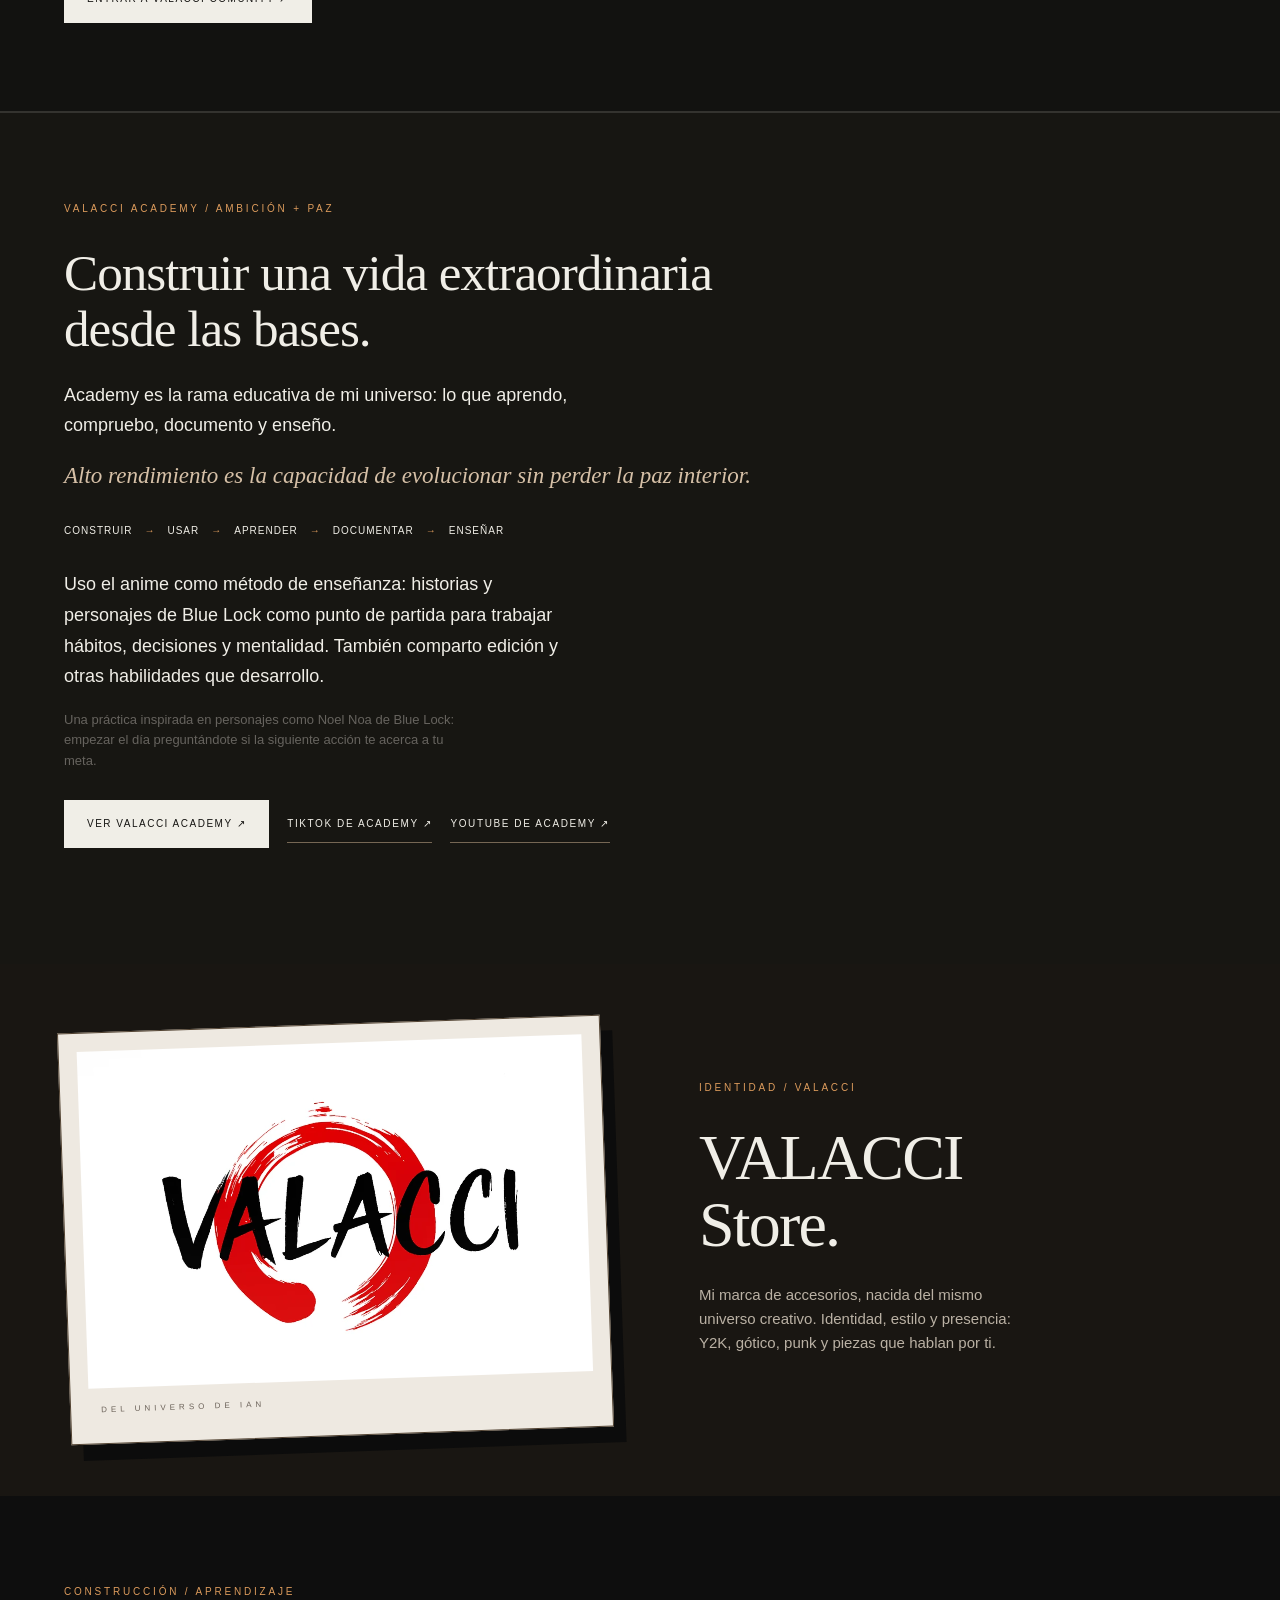
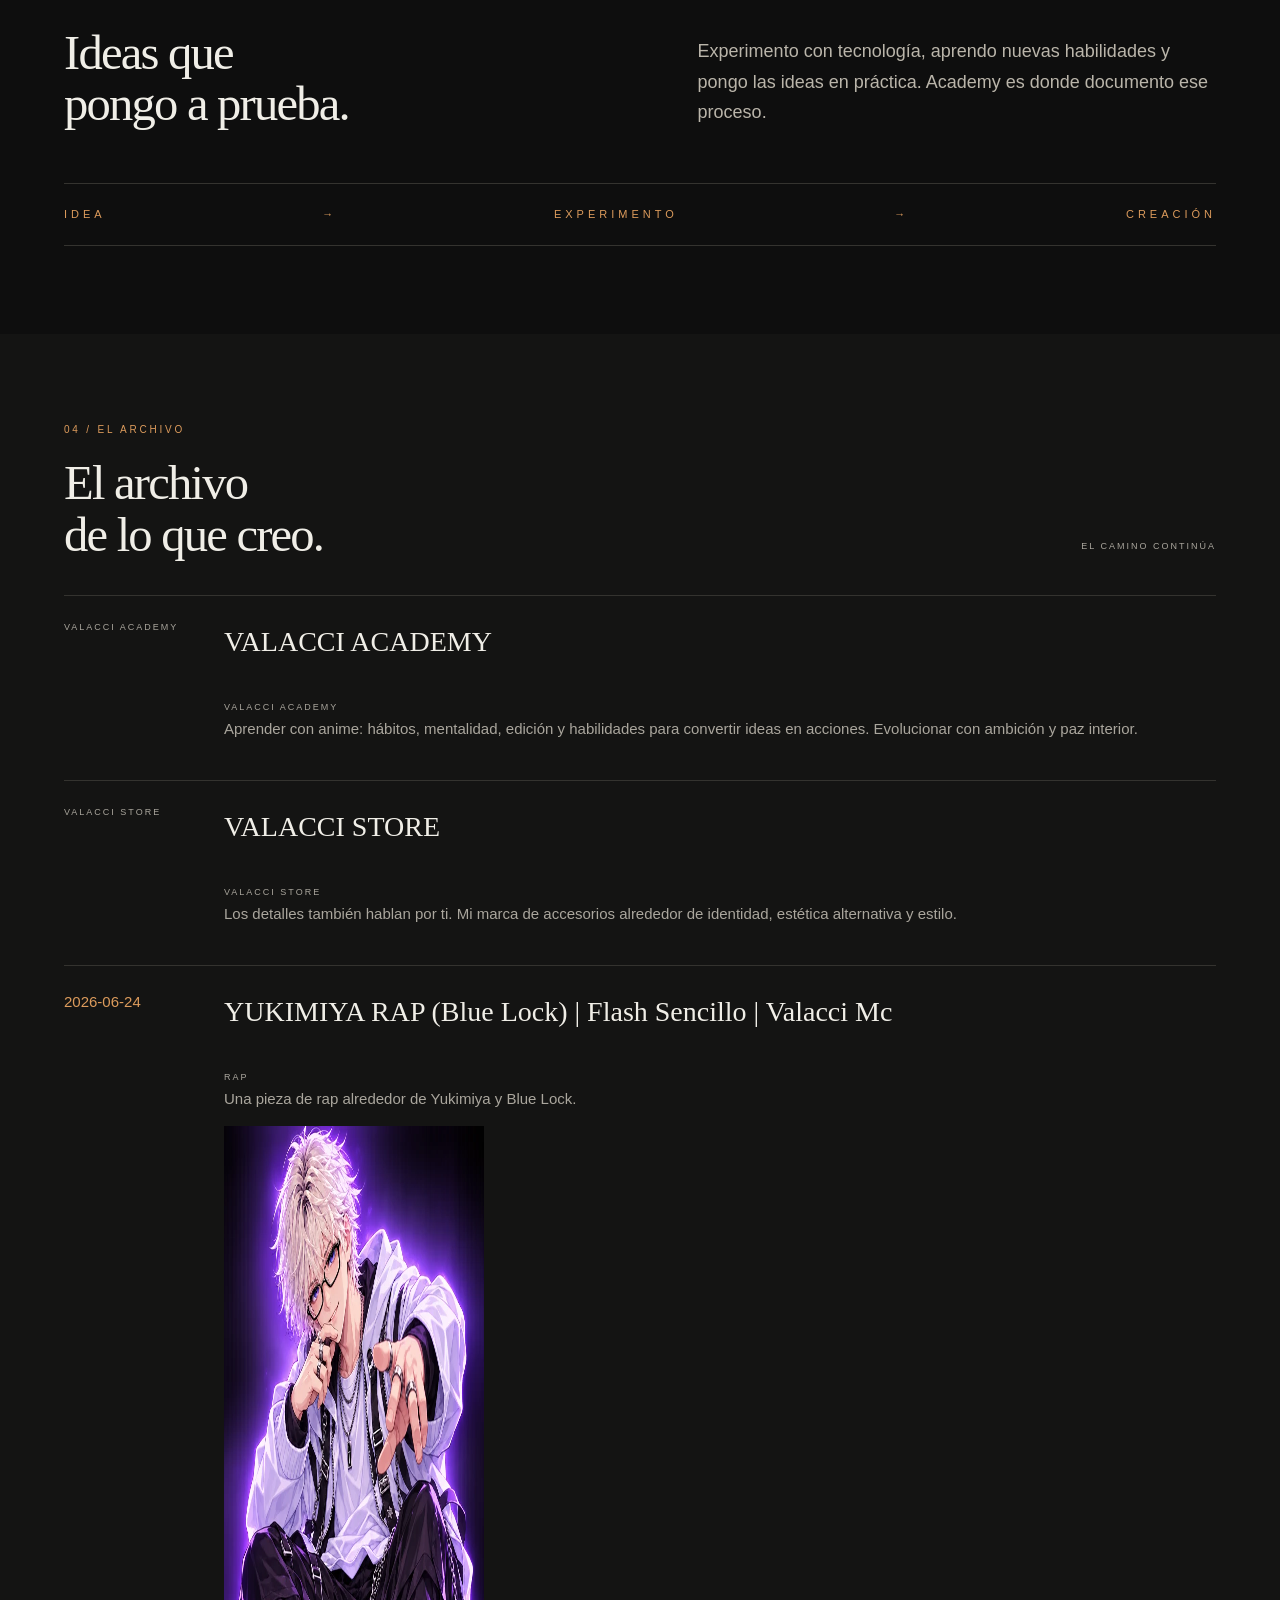
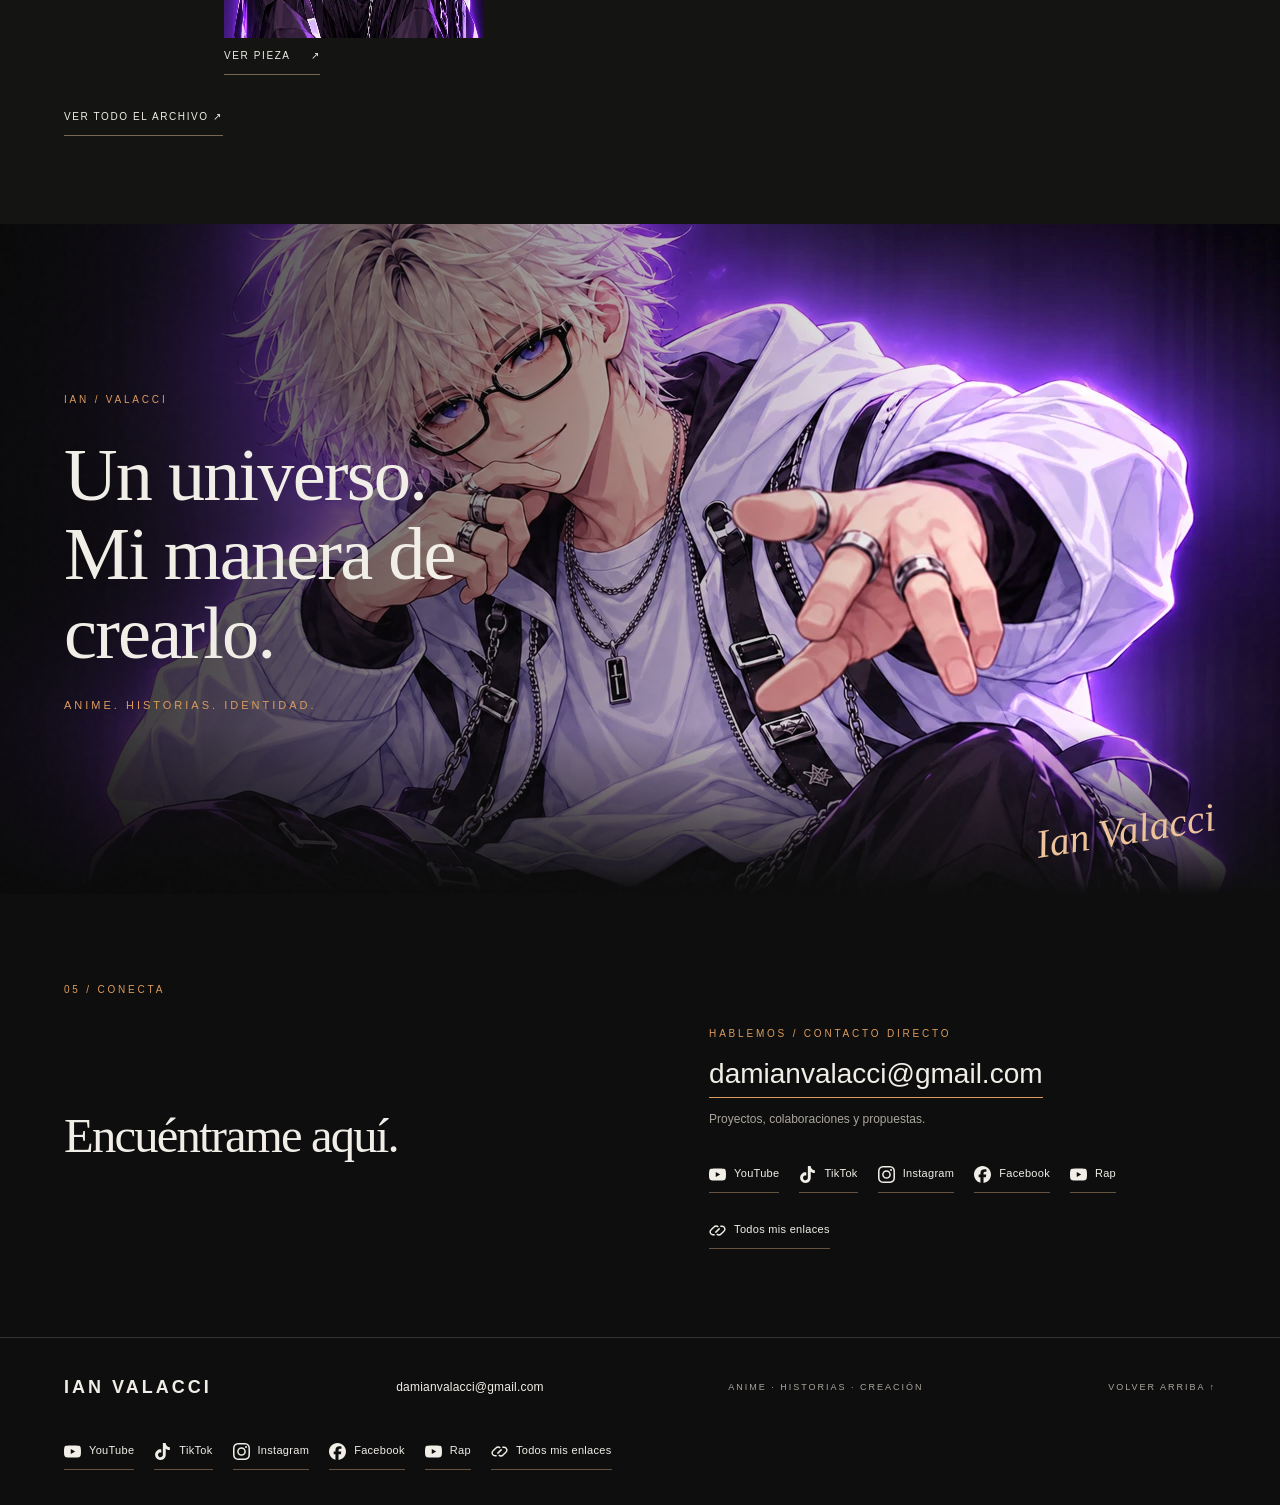
==== commit ebde20e0: "Actualizar personaje y vestuario con brillo morado en las ilustraciones web" ====
--- a/index.html
+++ b/index.html
@@ -12,19 +12,19 @@
 <meta property="og:title" content="Ian Valacci | Anime, Storytelling, Valacci Academy y Proyectos">
 <meta property="og:description" content="Sitio oficial de Ian Valacci, creador peruano de contenido sobre anime, storytelling y comunidad. Descubre Valacci Academy, VALACCI Store y su universo creativo.">
 <meta property="og:url" content="https://damianvalacci-debug.github.io/">
-<meta property="og:image" content="https://damianvalacci-debug.github.io/assets/ian-01-1280.webp">
-<meta property="og:image:alt" content="Ilustración de Ian Valacci con luz ámbar">
+<meta property="og:image" content="https://damianvalacci-debug.github.io/assets/ian-actual-01-1280.webp">
+<meta property="og:image:alt" content="Ilustración de Ian Valacci rubio con brillo morado">
 <meta name="twitter:card" content="summary_large_image">
 <meta name="twitter:title" content="Ian Valacci | Anime, Storytelling, Valacci Academy y Proyectos">
 <meta name="twitter:description" content="Sitio oficial de Ian Valacci, creador peruano de contenido sobre anime, storytelling y comunidad. Descubre Valacci Academy, VALACCI Store y su universo creativo.">
-<meta name="twitter:image" content="https://damianvalacci-debug.github.io/assets/ian-01-1280.webp">
+<meta name="twitter:image" content="https://damianvalacci-debug.github.io/assets/ian-actual-01-1280.webp">
 <meta name="google-site-verification" content="tOBl5Jg99JGZFDieLpLeWVipU4umzHM_Q8qMhz3L2DY">
 <link rel="icon" type="image/svg+xml" href="assets/favicon.svg">
-<link rel="preload" as="image" href="assets/ian-01-1280.webp" imagesrcset="assets/ian-01-768.webp 768w, assets/ian-01-1280.webp 1280w" imagesizes="(max-width: 700px) 100vw, 85vw">
+<link rel="preload" as="image" href="assets/ian-actual-01-1280.webp" imagesrcset="assets/ian-actual-01-768.webp 768w, assets/ian-actual-01-1280.webp 1280w" imagesizes="(max-width: 700px) 100vw, 85vw">
 <link rel="stylesheet" href="assets/site.css">
 <script type="application/ld+json">{"@context": "https://schema.org", "@graph": [{"@type": "WebSite", "name": "Ian Valacci", "url": "https://damianvalacci-debug.github.io/"}, {"@type": "ProfilePage", "name": "Ian Valacci", "mainEntity": {"@type": "Person", "name": "Ian Valacci", "description": "Ian Valacci es un creador de contenido peruano cuyo universo gira alrededor del anime, las historias, el entretenimiento, la tecnología y la construcción de proyectos propios.", "url": "https://damianvalacci-debug.github.io/", "sameAs": ["https://www.youtube.com/@IanValacci", "https://www.tiktok.com/@IANVALACCI", "https://www.instagram.com/ianvalacci", "https://www.facebook.com/IanValacci", "https://www.youtube.com/@ValacciPrince", "https://esponsor.com/ianvalacci"]}, "url": "https://damianvalacci-debug.github.io/"}]}</script>
 <script src="assets/site.js" defer></script>
-<link rel="stylesheet" href="assets/community.css?v=20261022-3">
+<link rel="stylesheet" href="assets/community.css?v=20261022-4">
 </head>
 <body>
 <a class="skip" href="#contenido">Saltar al contenido</a>
@@ -37,7 +37,7 @@
 </header>
 <main id="contenido">
 <section class="hero" id="inicio" aria-labelledby="hero-title">
-<picture class="hero-art"><source srcset="assets/ian-01-768.webp 768w, assets/ian-01-1280.webp 1280w" sizes="(max-width: 700px) 100vw, 85vw"><img src="assets/ian-01-1280.webp" width="1280" height="853" alt="Ian, ilustrado con gafas y una chaqueta negra, iluminado en ámbar" fetchpriority="high"></picture>
+<picture class="hero-art"><source srcset="assets/ian-actual-01-768.webp 768w, assets/ian-actual-01-1280.webp 1280w" sizes="(max-width: 700px) 100vw, 85vw"><img src="assets/ian-actual-01-1280.webp" width="1280" height="853" alt="Ian rubio con gafas negras, chaqueta blanca y brillo morado" fetchpriority="high"></picture>
 <div class="hero-shade"></div>
 <div class="hero-content">
 <div class="eyebrow"><span class="status-dot"></span> El universo de Ian Valacci</div>
@@ -92,7 +92,7 @@
 
 <section class="section archive" id="archivo" aria-labelledby="archive-title">
 <div class="section-head"><div><p class="eyebrow">04 / El archivo</p><h2 id="archive-title">El archivo<br>de lo que creo.</h2></div><span class="section-number" aria-hidden="true">EL CAMINO CONTINÚA</span></div>
-<article class="archive-item"><span class="project-type">Valacci Academy</span><div><h3>VALACCI ACADEMY</h3><span class="project-type">Valacci Academy</span><p>Aprender con anime: hábitos, mentalidad, edición y habilidades para convertir ideas en acciones. Evolucionar con ambición y paz interior.</p></div></article><article class="archive-item"><span class="project-type">Valacci Store</span><div><h3>VALACCI STORE</h3><span class="project-type">Valacci Store</span><p>Los detalles también hablan por ti. Mi marca de accesorios alrededor de identidad, estética alternativa y estilo.</p></div></article><article class="archive-item"><time datetime="2026-06-24">2026-06-24</time><div><h3>YUKIMIYA RAP (Blue Lock) | Flash Sencillo | Valacci Mc</h3><span class="project-type">Rap</span><p>Una pieza de rap alrededor de Yukimiya y Blue Lock.</p><img src="assets/ian-02-768.webp" alt="Ilustración editorial de Ian; enlace al rap de Yukimiya" loading="lazy" width="768" height="512"><a class="text-link" href="https://www.youtube.com/watch?v=RjNCg-jnmac" target="_blank" rel="noopener noreferrer">Ver pieza <span aria-hidden="true">↗</span></a></div></article><a class="text-link" href="archive/">Ver todo el archivo ↗</a>
+<article class="archive-item"><span class="project-type">Valacci Academy</span><div><h3>VALACCI ACADEMY</h3><span class="project-type">Valacci Academy</span><p>Aprender con anime: hábitos, mentalidad, edición y habilidades para convertir ideas en acciones. Evolucionar con ambición y paz interior.</p></div></article><article class="archive-item"><span class="project-type">Valacci Store</span><div><h3>VALACCI STORE</h3><span class="project-type">Valacci Store</span><p>Los detalles también hablan por ti. Mi marca de accesorios alrededor de identidad, estética alternativa y estilo.</p></div></article><article class="archive-item"><time datetime="2026-06-24">2026-06-24</time><div><h3>YUKIMIYA RAP (Blue Lock) | Flash Sencillo | Valacci Mc</h3><span class="project-type">Rap</span><p>Una pieza de rap alrededor de Yukimiya y Blue Lock.</p><img src="assets/ian-actual-02-768.webp" alt="Ilustración editorial de Ian; enlace al rap de Yukimiya" loading="lazy" width="768" height="512"><a class="text-link" href="https://www.youtube.com/watch?v=RjNCg-jnmac" target="_blank" rel="noopener noreferrer">Ver pieza <span aria-hidden="true">↗</span></a></div></article><a class="text-link" href="archive/">Ver todo el archivo ↗</a>
 
 
 </section>
@@ -100,7 +100,7 @@
 
 
 <section class="identity" aria-labelledby="identity-title">
-<picture><source srcset="assets/ian-02-768.webp 768w, assets/ian-02-1280.webp 1280w" sizes="100vw"><img src="assets/ian-02-1280.webp" width="1280" height="853" alt="Otra ilustración de Ian, extendiendo una mano hacia el espectador" loading="lazy"></picture><div class="identity-shade"></div>
+<picture><source srcset="assets/ian-actual-02-768.webp 768w, assets/ian-actual-02-1280.webp 1280w" sizes="100vw"><img src="assets/ian-actual-02-1280.webp" width="1280" height="853" alt="Otra ilustración de Ian, extendiendo una mano hacia el espectador" loading="lazy"></picture><div class="identity-shade"></div>
 <div class="identity-copy"><p class="eyebrow">Ian / Valacci</p><h2 id="identity-title">Un universo.<br>Mi manera de crearlo.</h2><p>Anime. Historias. Identidad.</p></div><span class="identity-signature">Ian Valacci</span>
 </section>
 
--- a/assets/community.css
+++ b/assets/community.css
@@ -3,3 +3,4 @@
 .post-image img{height:auto}
 .video-card--release>a{display:block}.video-card--release>a img{width:100%;height:auto;aspect-ratio:16/9;object-fit:cover}.video-card--release h3 a:hover{color:var(--amber)}
 .email-contact{margin-bottom:28px}.email-contact .eyebrow{margin-bottom:10px}.email-link{display:inline-block;font-size:clamp(18px,2.4vw,28px);border-bottom:1px solid var(--amber);color:var(--white);overflow-wrap:anywhere}.email-link:hover,.footer-email:hover{color:var(--amber)}.email-contact .muted{font-size:12px;color:var(--muted);margin-top:12px}.footer-email{font-size:12px;color:var(--white);overflow-wrap:anywhere;text-transform:none;letter-spacing:.2px}
+.hero{background:#14101c}
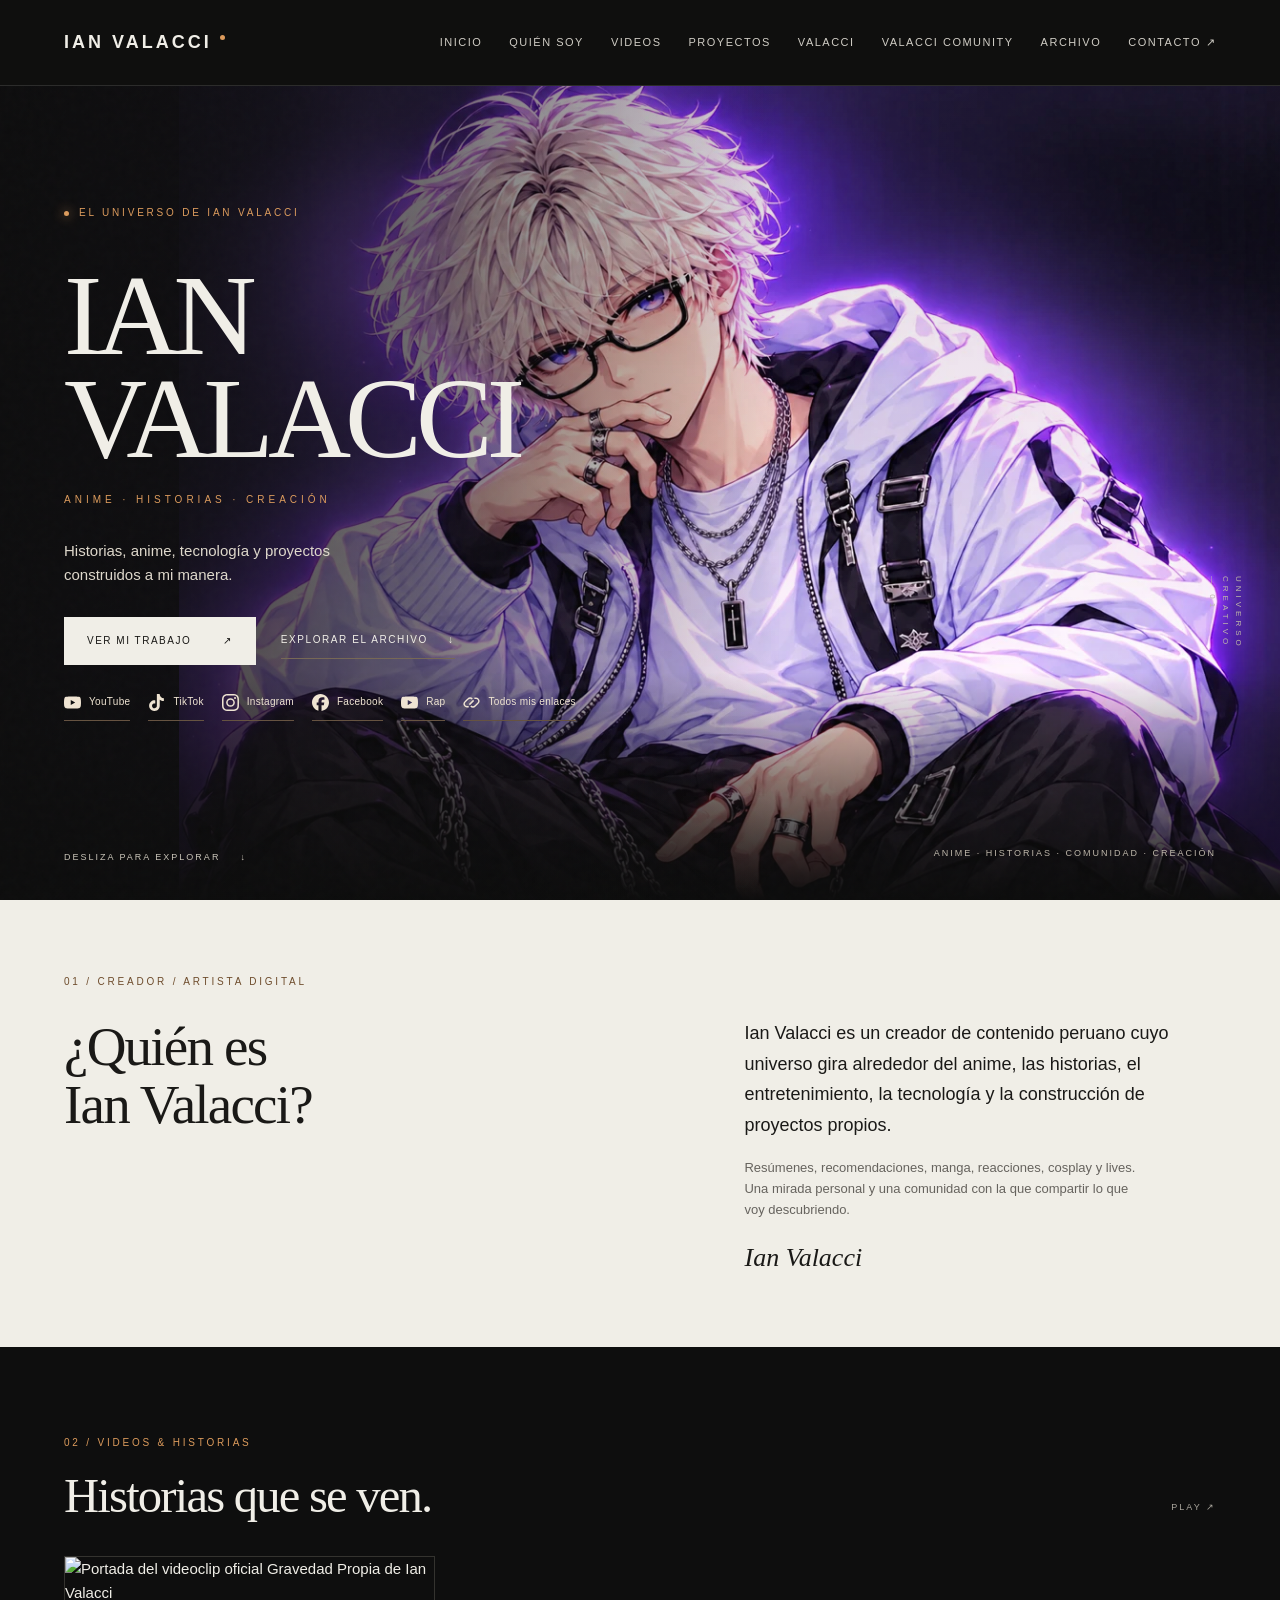
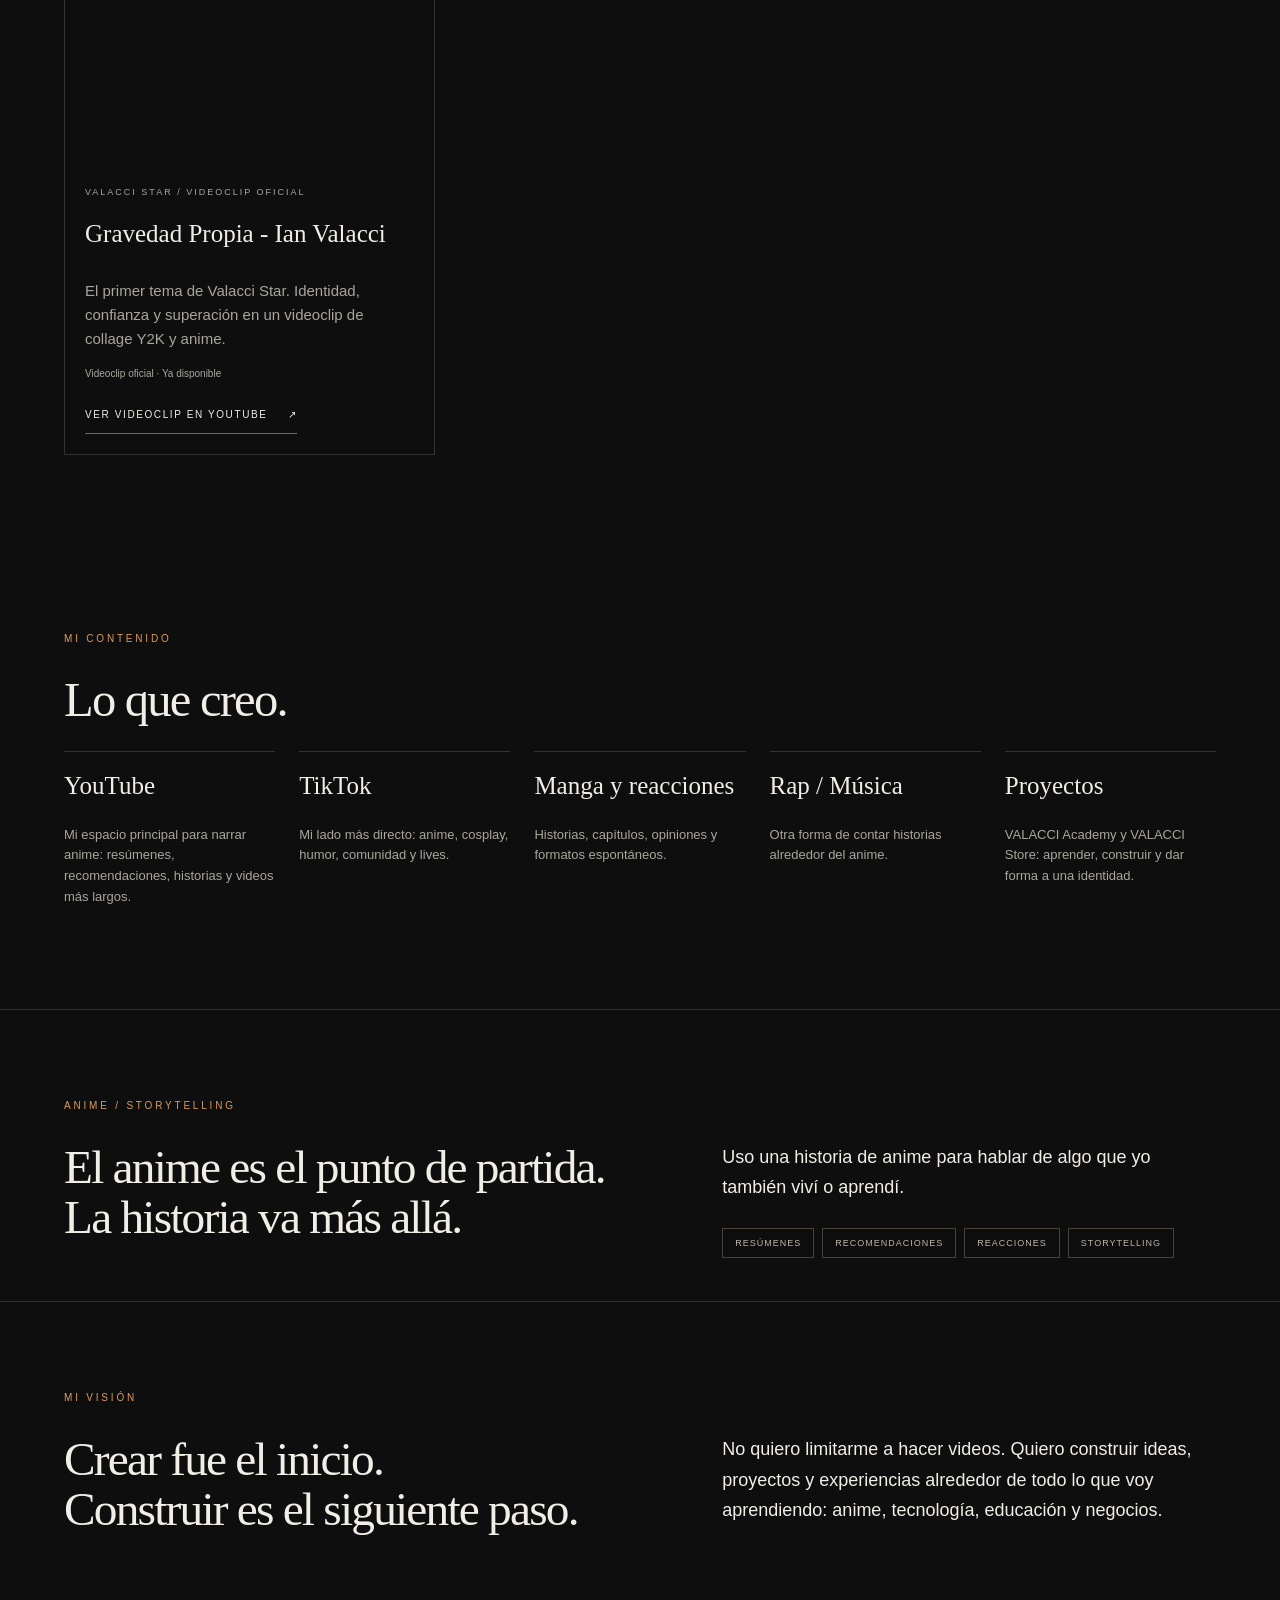
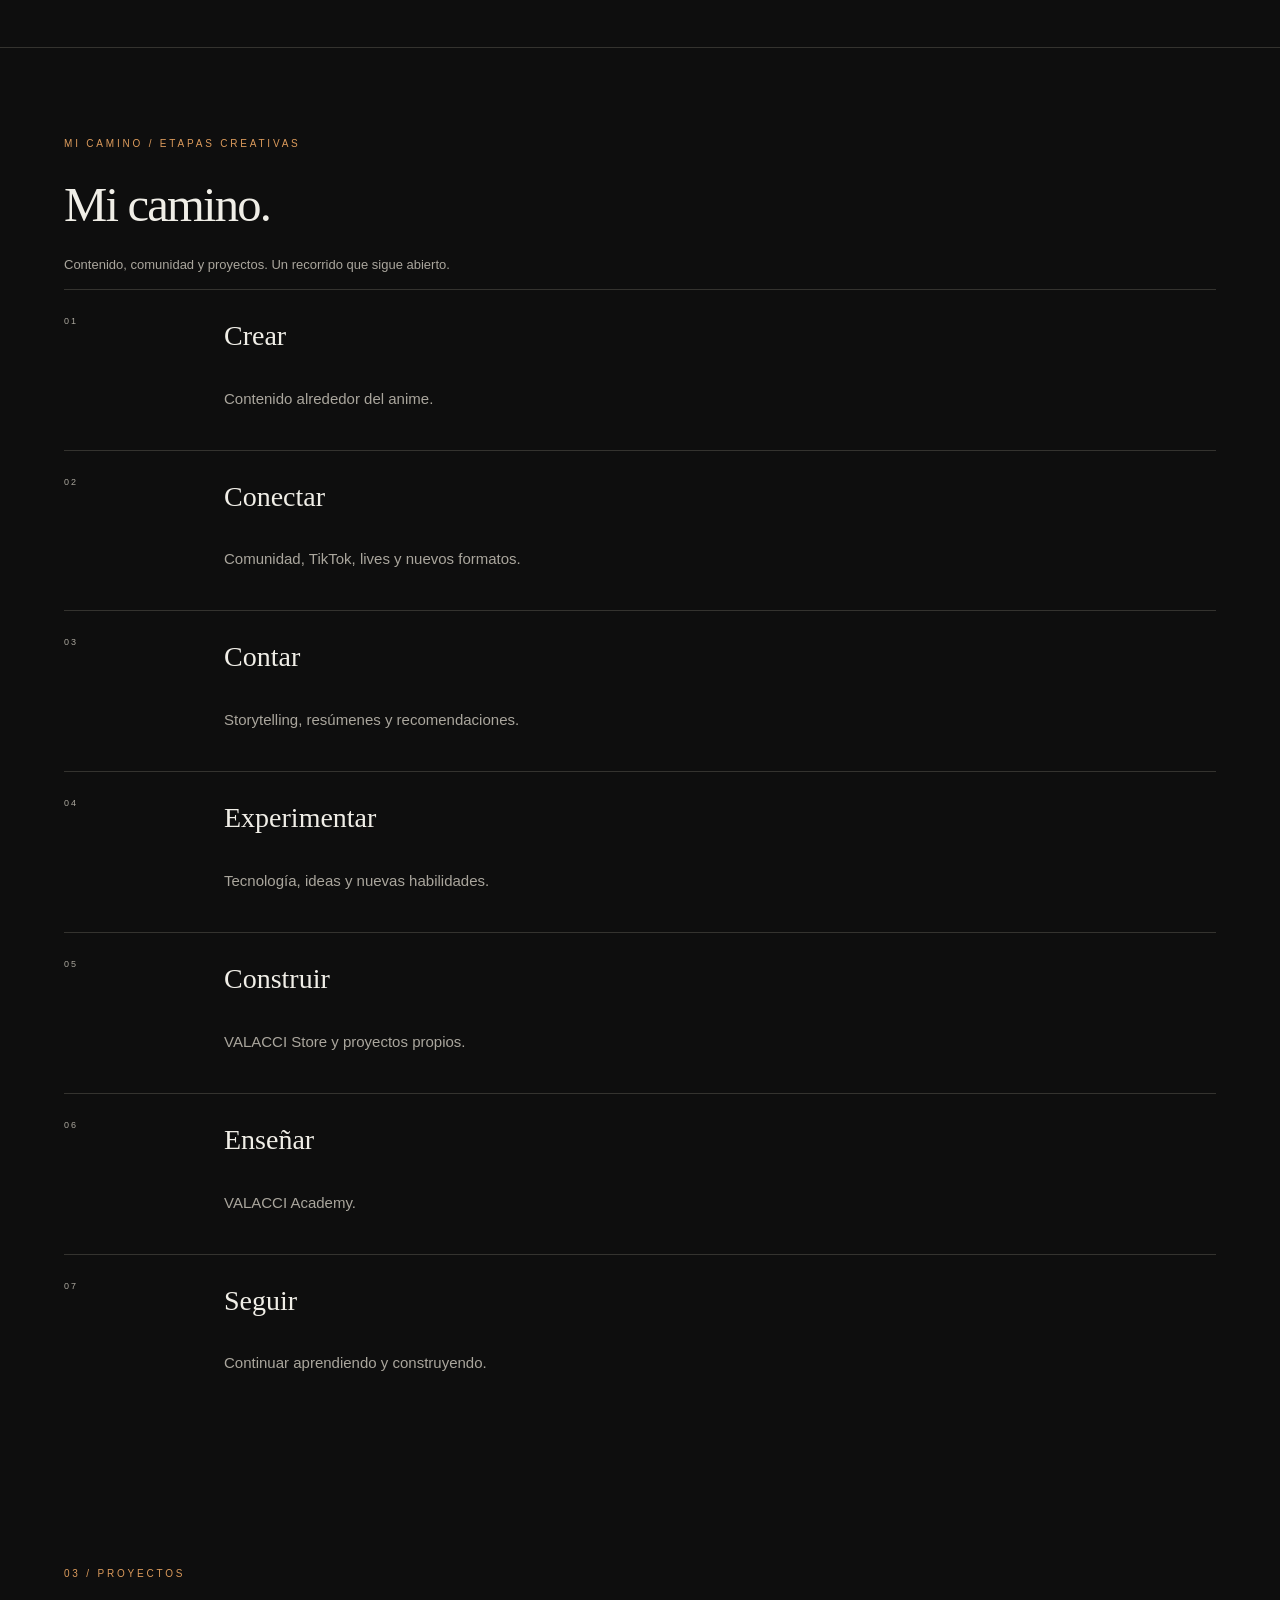
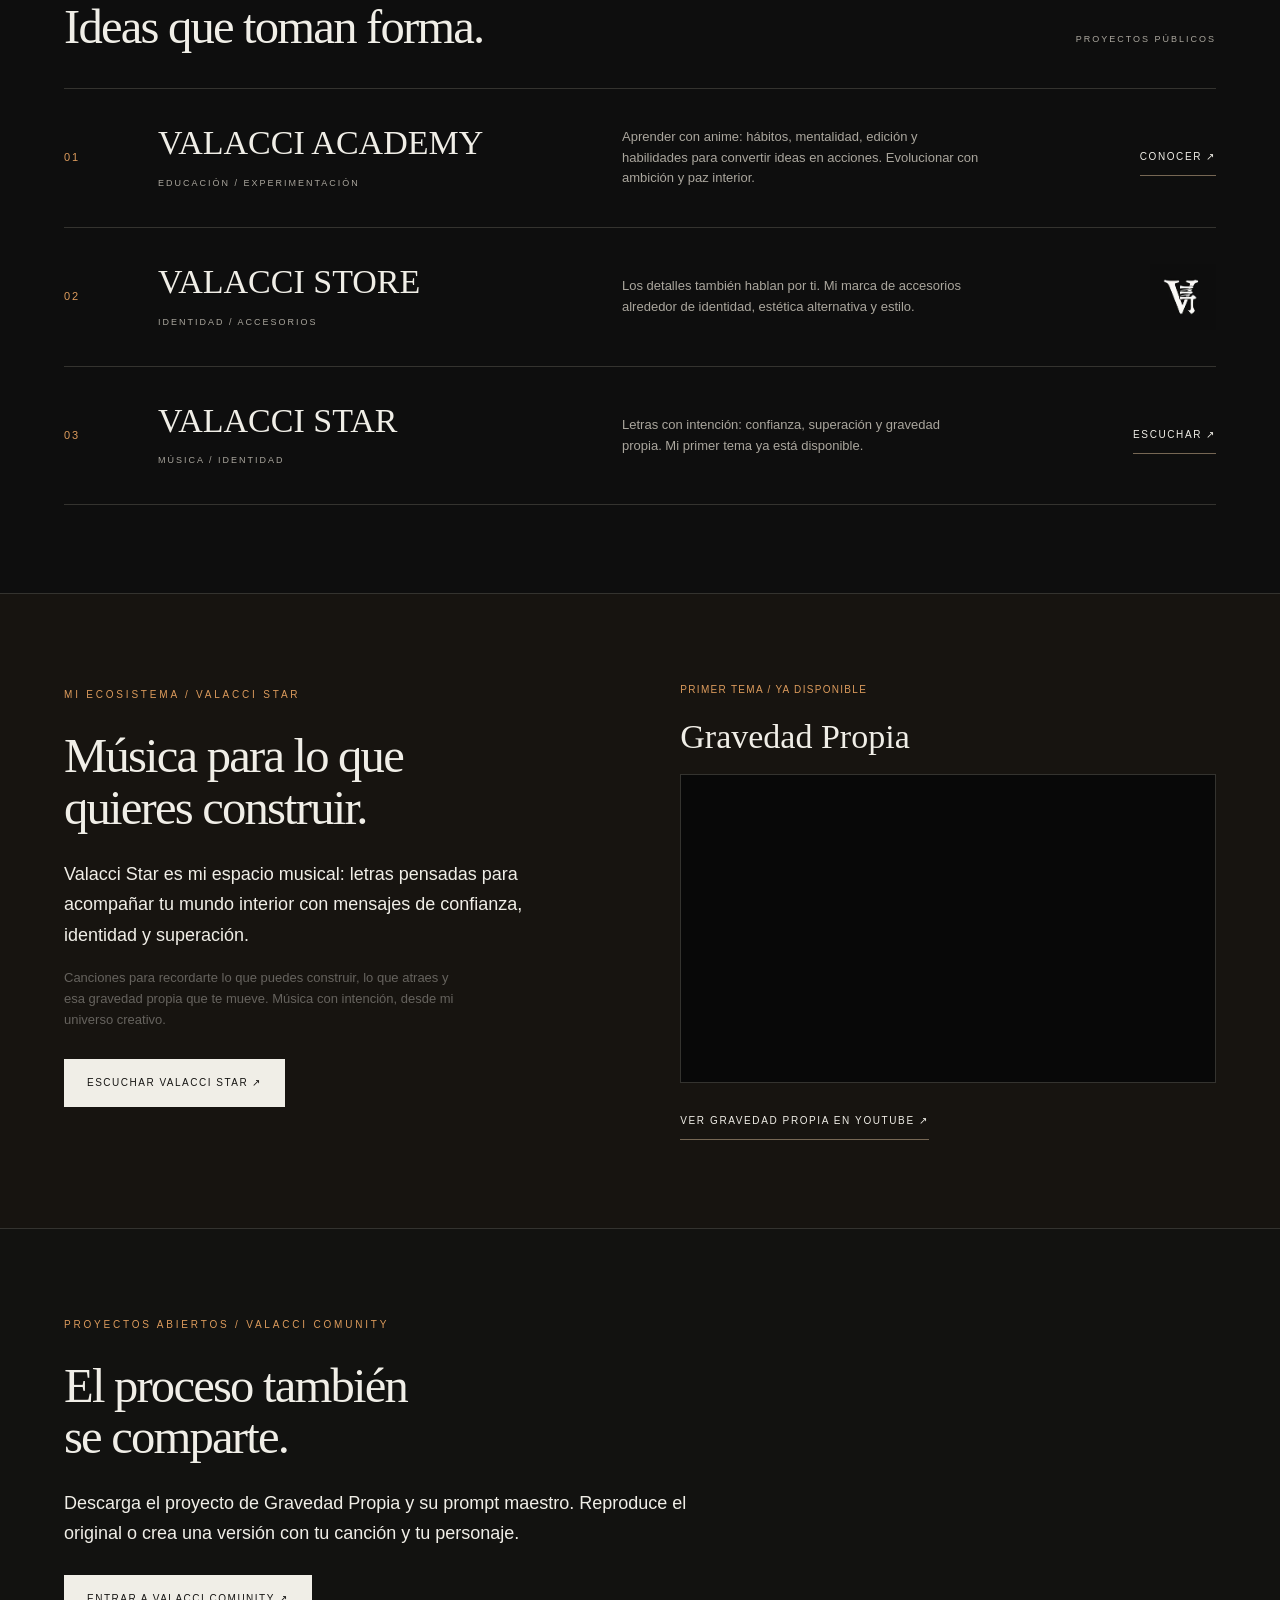
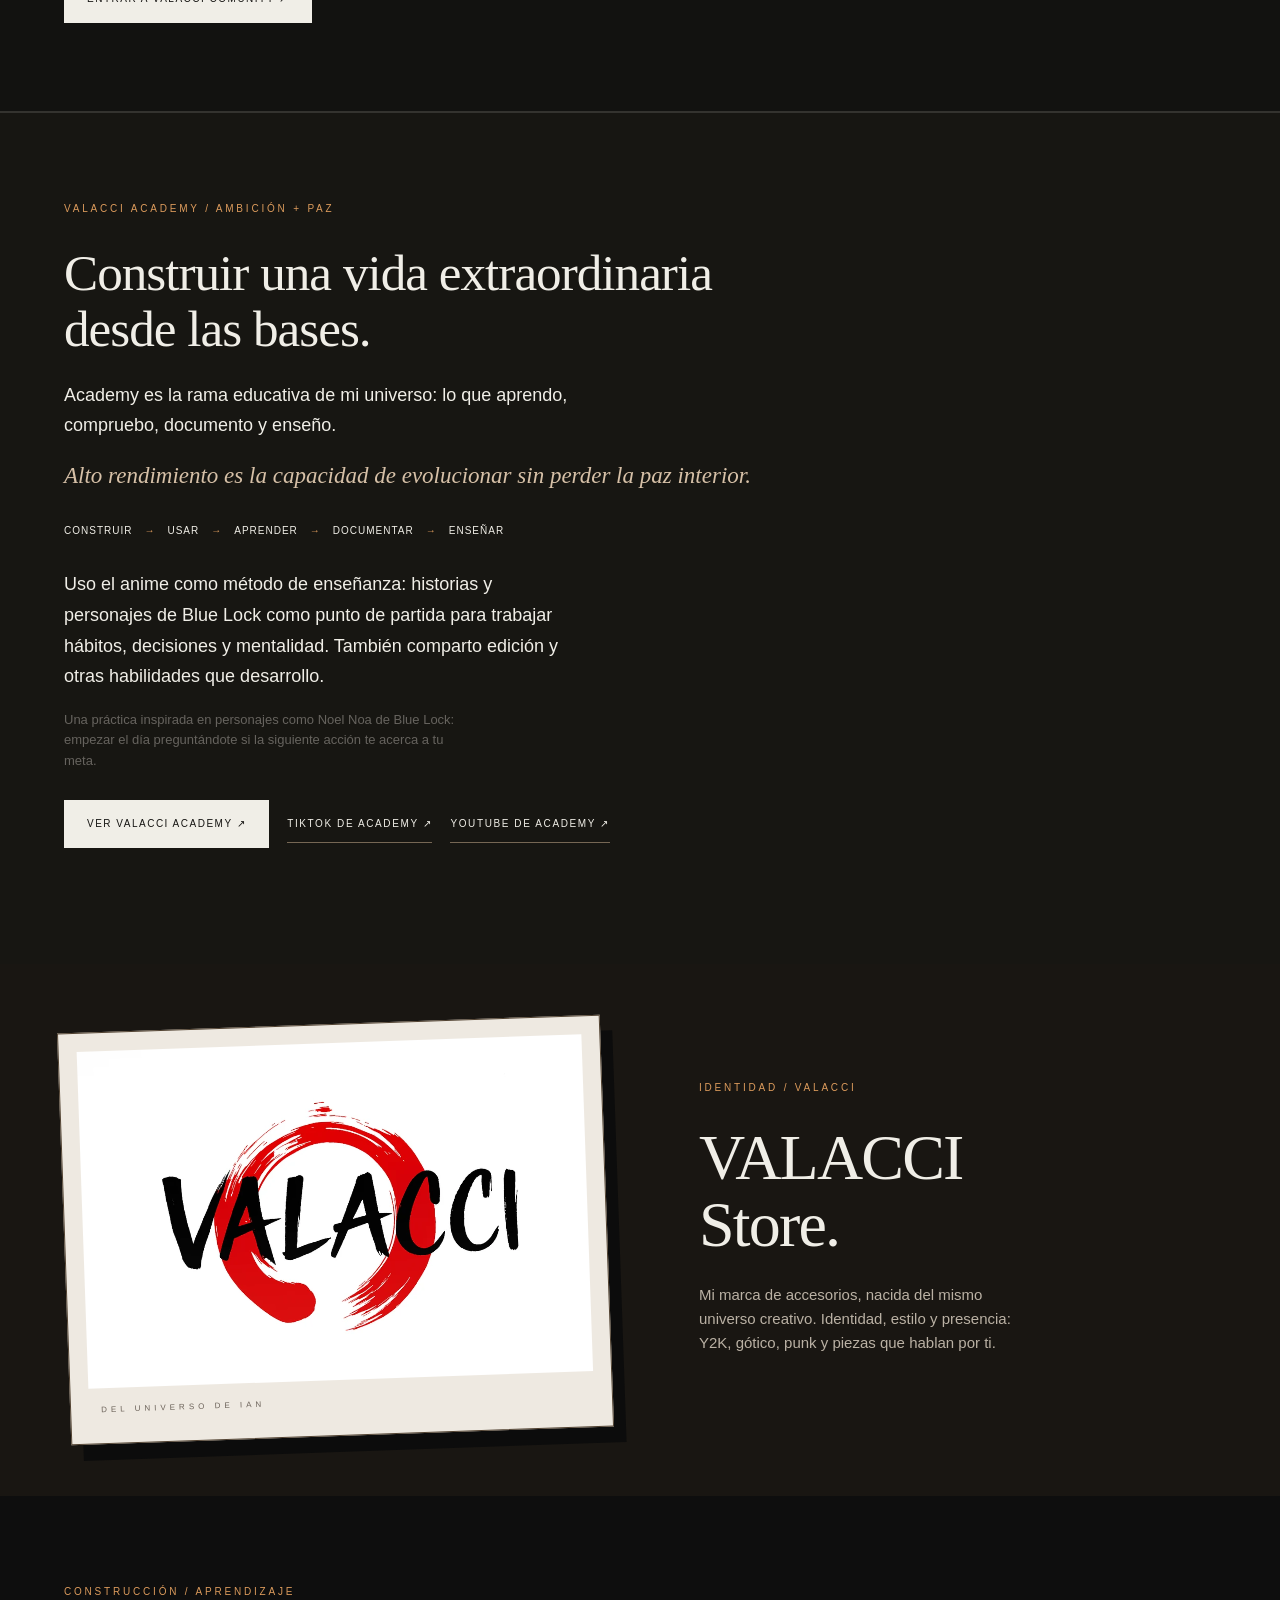
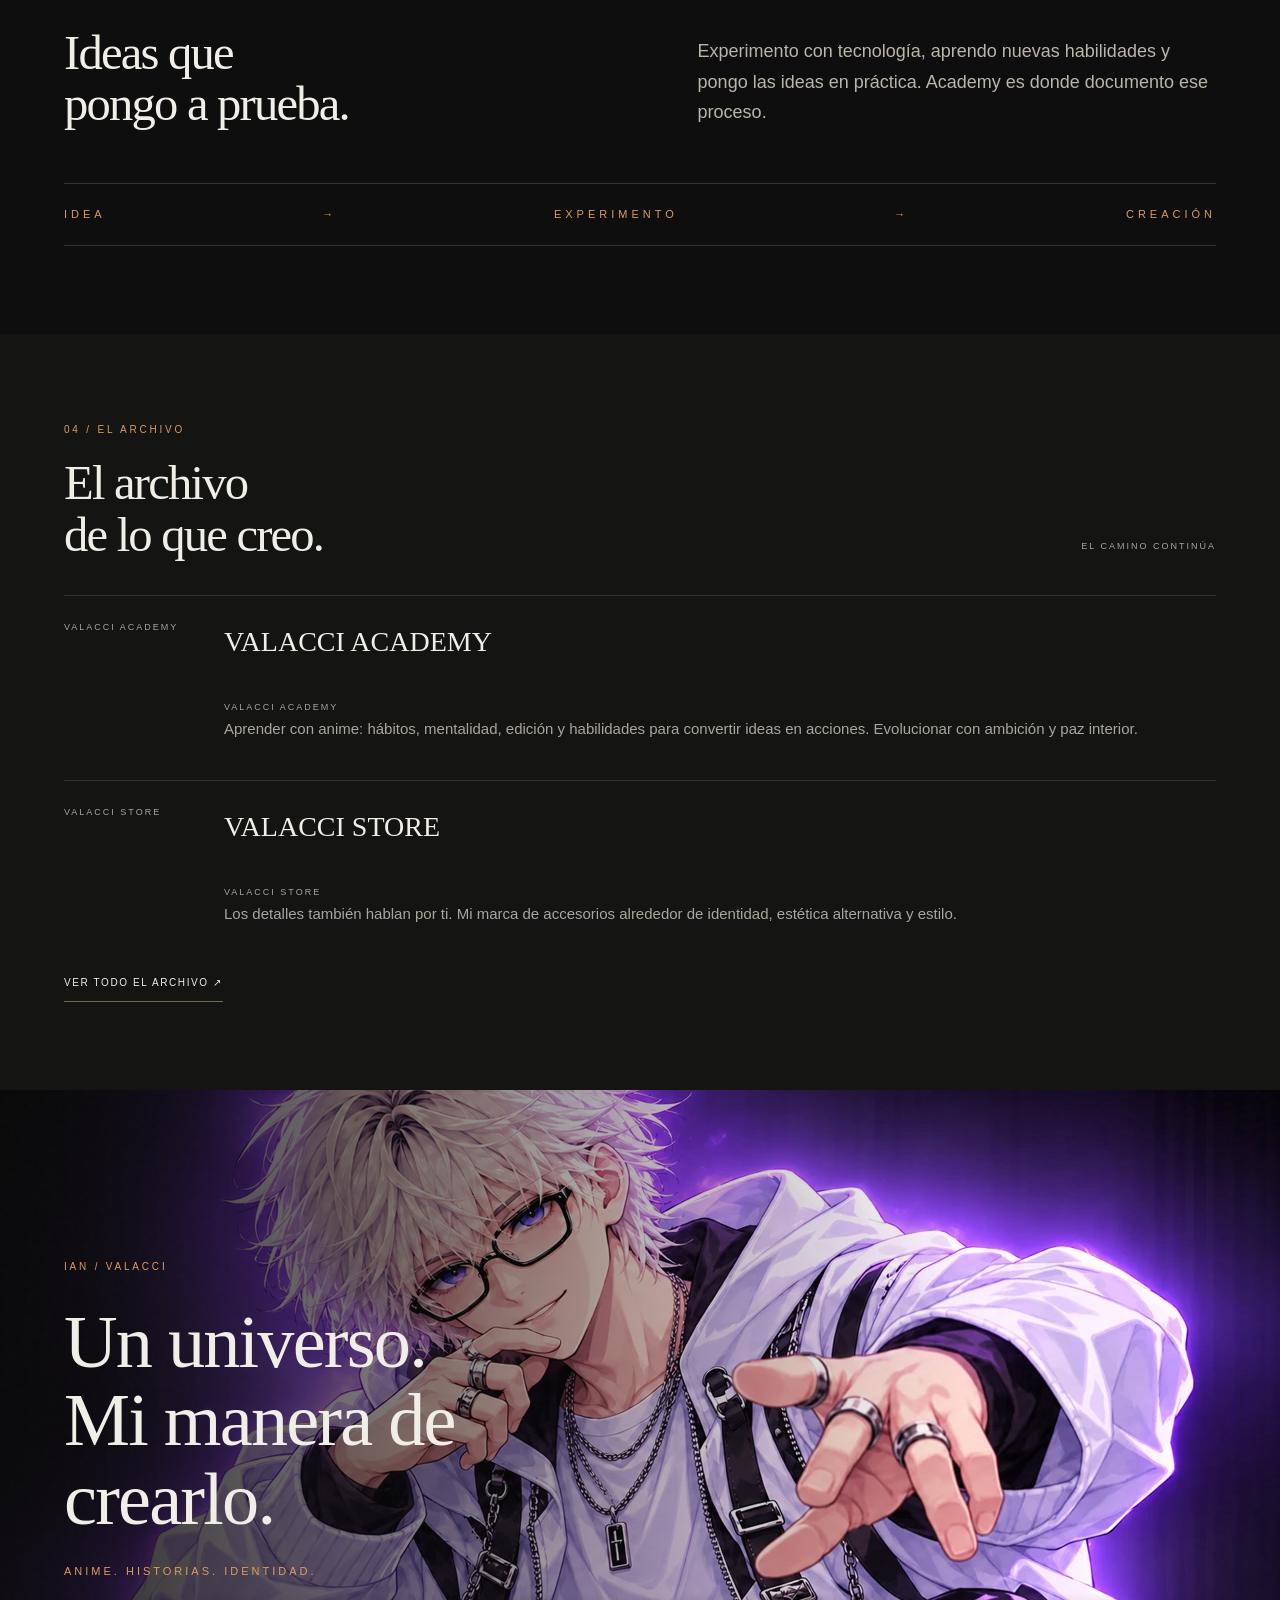
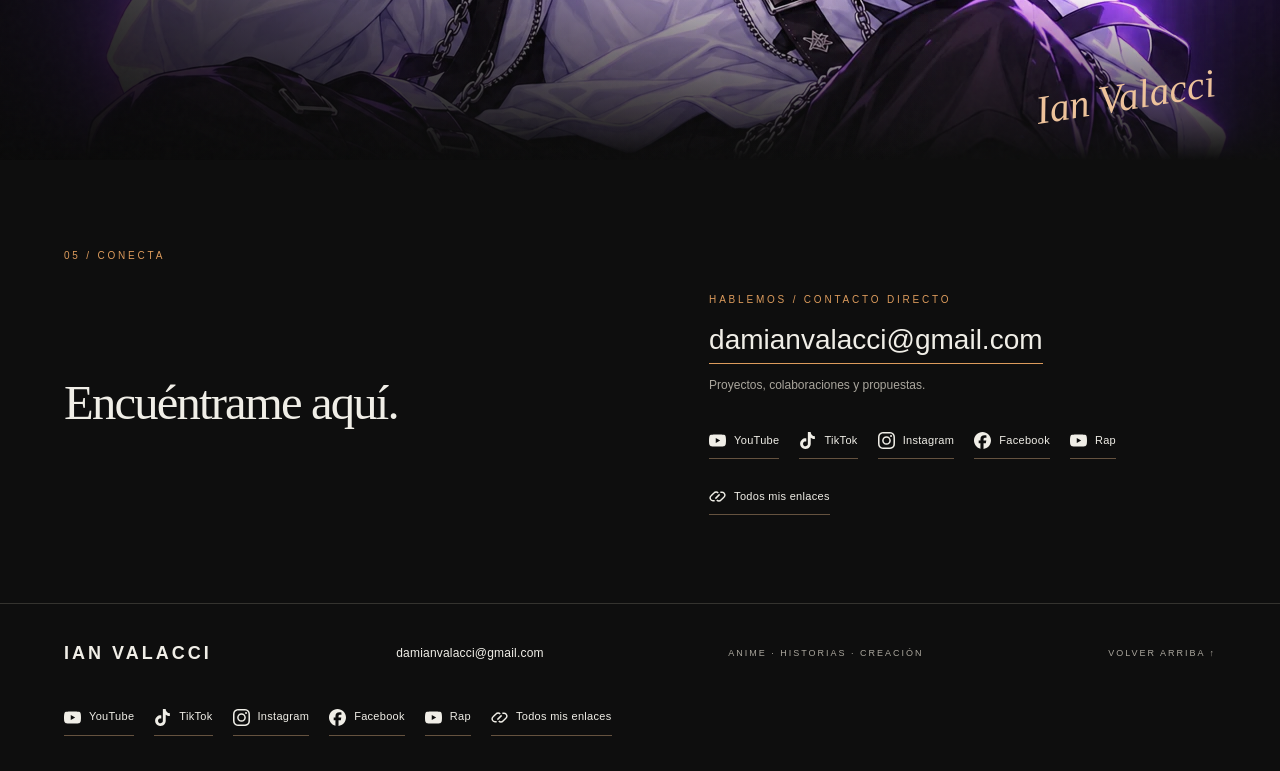
==== commit 27419174: "Retirar la ficha de Yukimiya del inicio y conservarla en Archivo" ====
--- a/index.html
+++ b/index.html
@@ -92,7 +92,7 @@
 
 <section class="section archive" id="archivo" aria-labelledby="archive-title">
 <div class="section-head"><div><p class="eyebrow">04 / El archivo</p><h2 id="archive-title">El archivo<br>de lo que creo.</h2></div><span class="section-number" aria-hidden="true">EL CAMINO CONTINÚA</span></div>
-<article class="archive-item"><span class="project-type">Valacci Academy</span><div><h3>VALACCI ACADEMY</h3><span class="project-type">Valacci Academy</span><p>Aprender con anime: hábitos, mentalidad, edición y habilidades para convertir ideas en acciones. Evolucionar con ambición y paz interior.</p></div></article><article class="archive-item"><span class="project-type">Valacci Store</span><div><h3>VALACCI STORE</h3><span class="project-type">Valacci Store</span><p>Los detalles también hablan por ti. Mi marca de accesorios alrededor de identidad, estética alternativa y estilo.</p></div></article><article class="archive-item"><time datetime="2026-06-24">2026-06-24</time><div><h3>YUKIMIYA RAP (Blue Lock) | Flash Sencillo | Valacci Mc</h3><span class="project-type">Rap</span><p>Una pieza de rap alrededor de Yukimiya y Blue Lock.</p><img src="assets/ian-actual-02-768.webp" alt="Ilustración editorial de Ian; enlace al rap de Yukimiya" loading="lazy" width="768" height="512"><a class="text-link" href="https://www.youtube.com/watch?v=RjNCg-jnmac" target="_blank" rel="noopener noreferrer">Ver pieza <span aria-hidden="true">↗</span></a></div></article><a class="text-link" href="archive/">Ver todo el archivo ↗</a>
+<article class="archive-item"><span class="project-type">Valacci Academy</span><div><h3>VALACCI ACADEMY</h3><span class="project-type">Valacci Academy</span><p>Aprender con anime: hábitos, mentalidad, edición y habilidades para convertir ideas en acciones. Evolucionar con ambición y paz interior.</p></div></article><article class="archive-item"><span class="project-type">Valacci Store</span><div><h3>VALACCI STORE</h3><span class="project-type">Valacci Store</span><p>Los detalles también hablan por ti. Mi marca de accesorios alrededor de identidad, estética alternativa y estilo.</p></div></article><a class="text-link" href="archive/">Ver todo el archivo ↗</a>
 
 
 </section>
